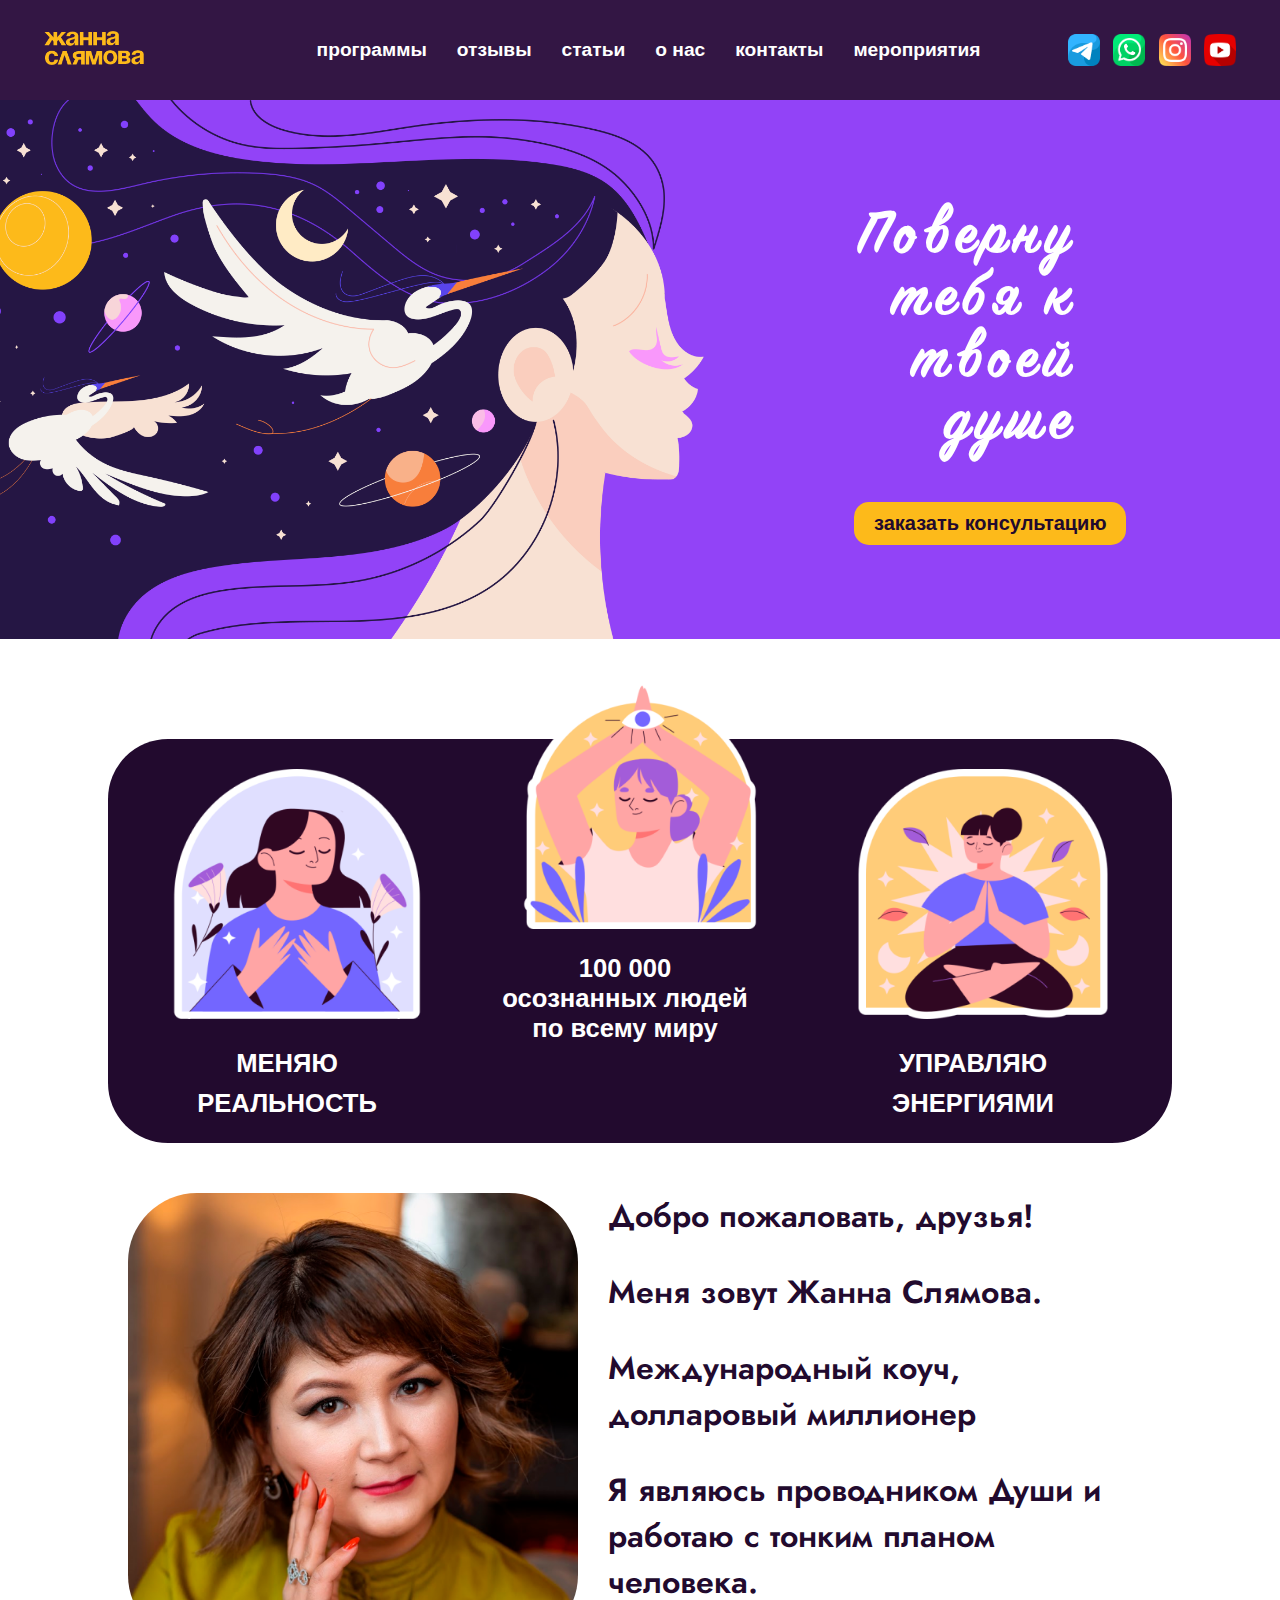
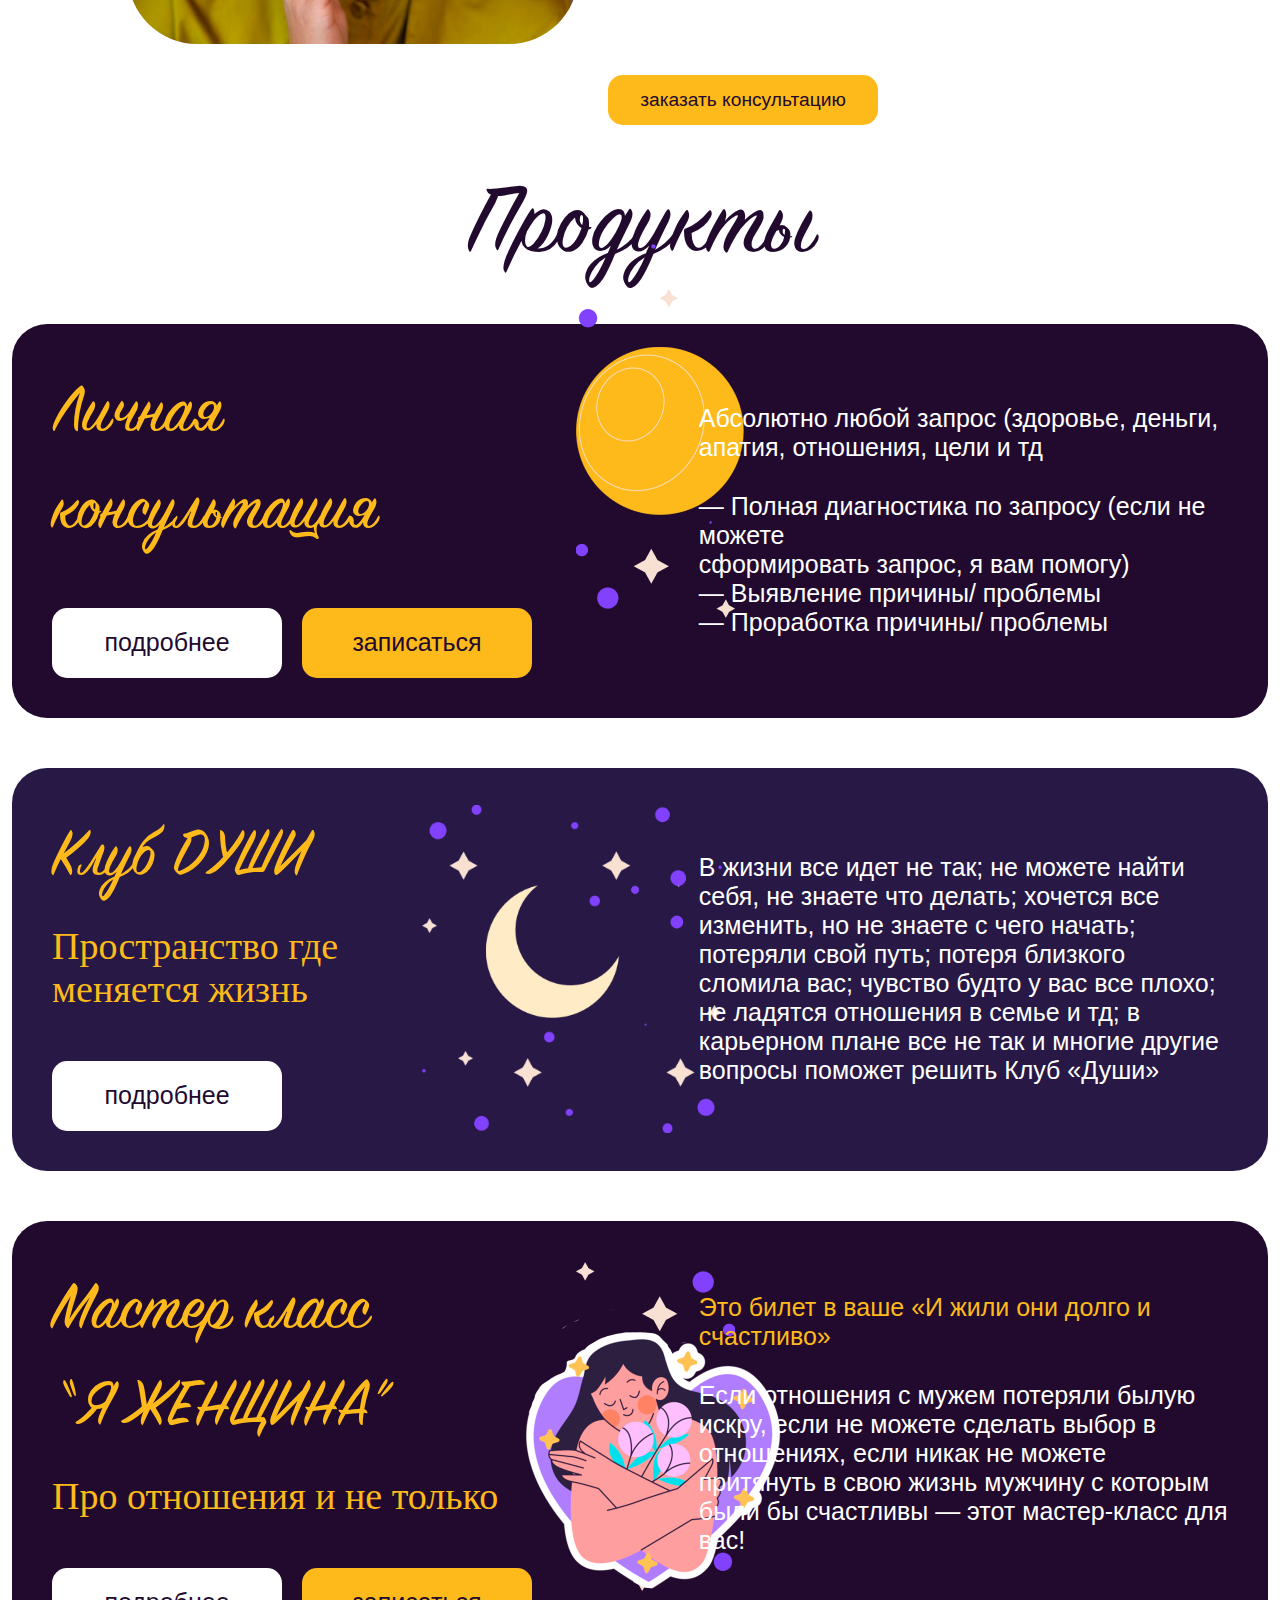
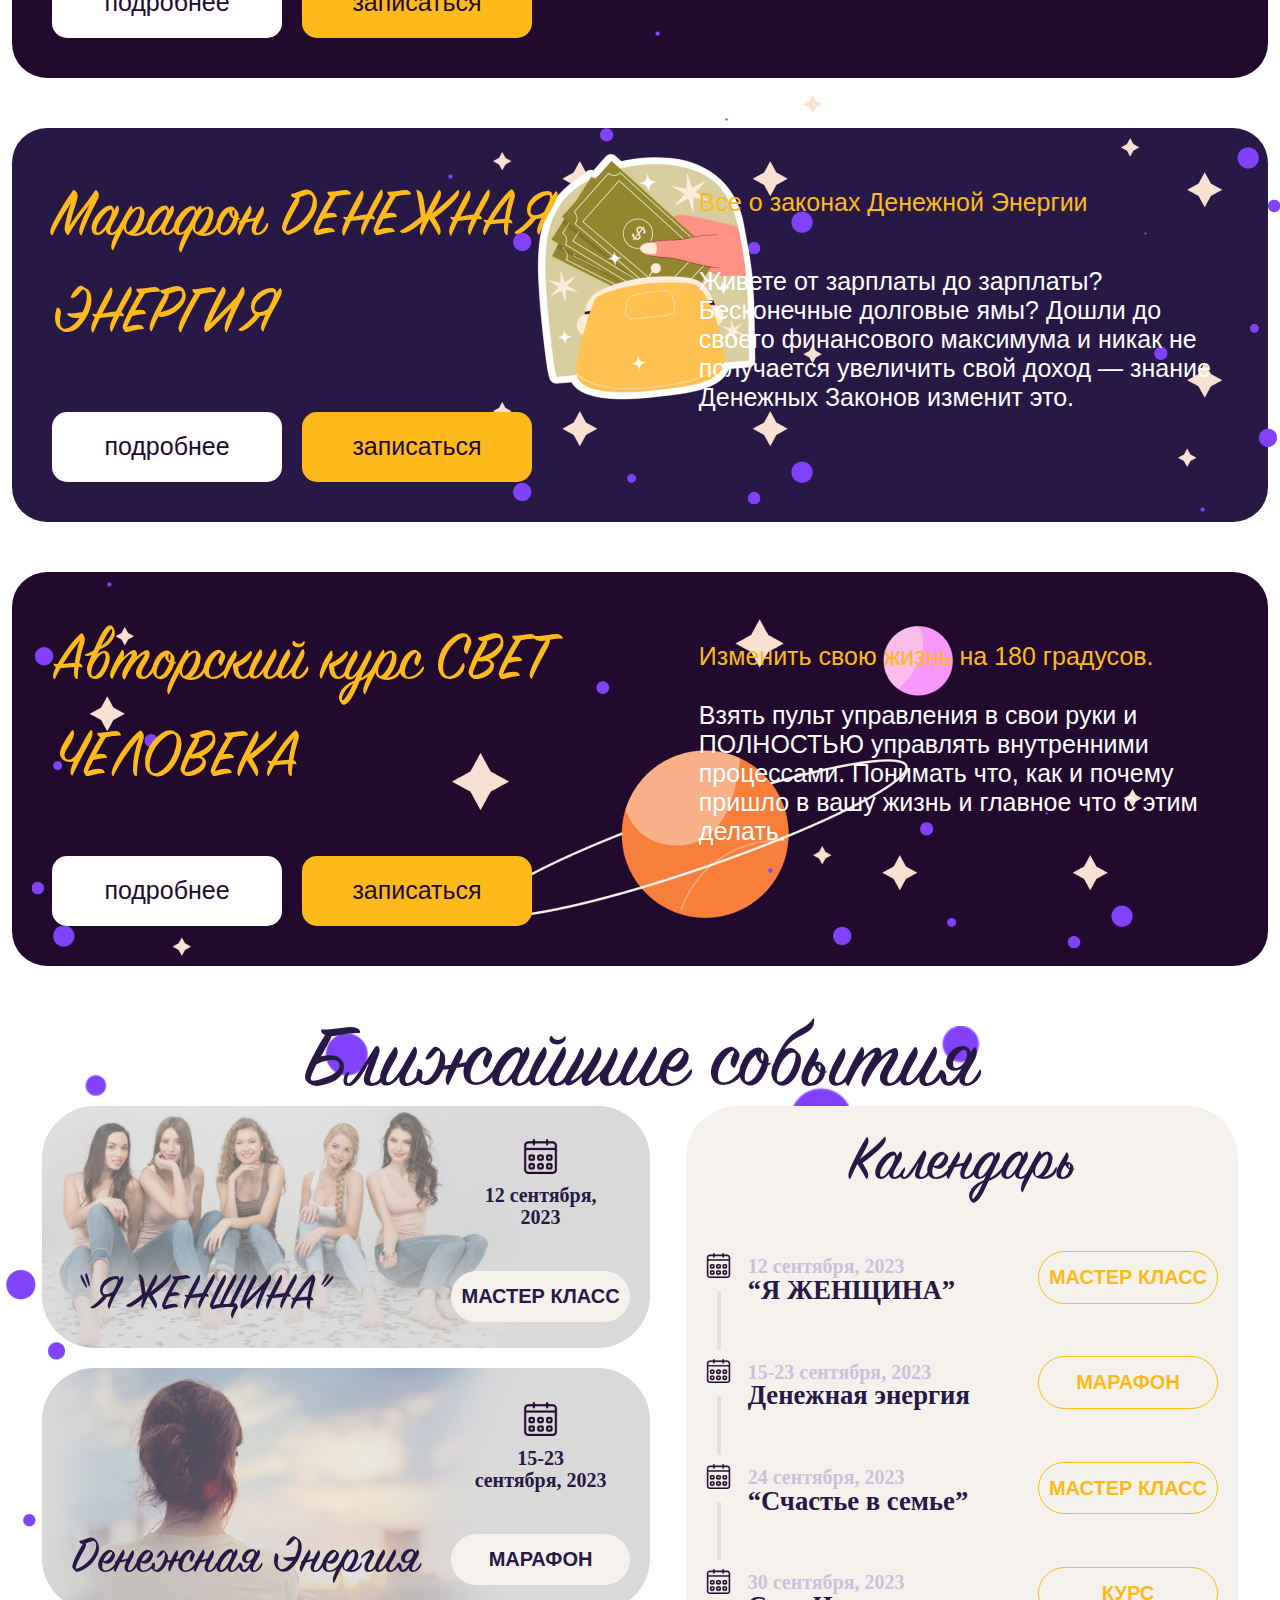
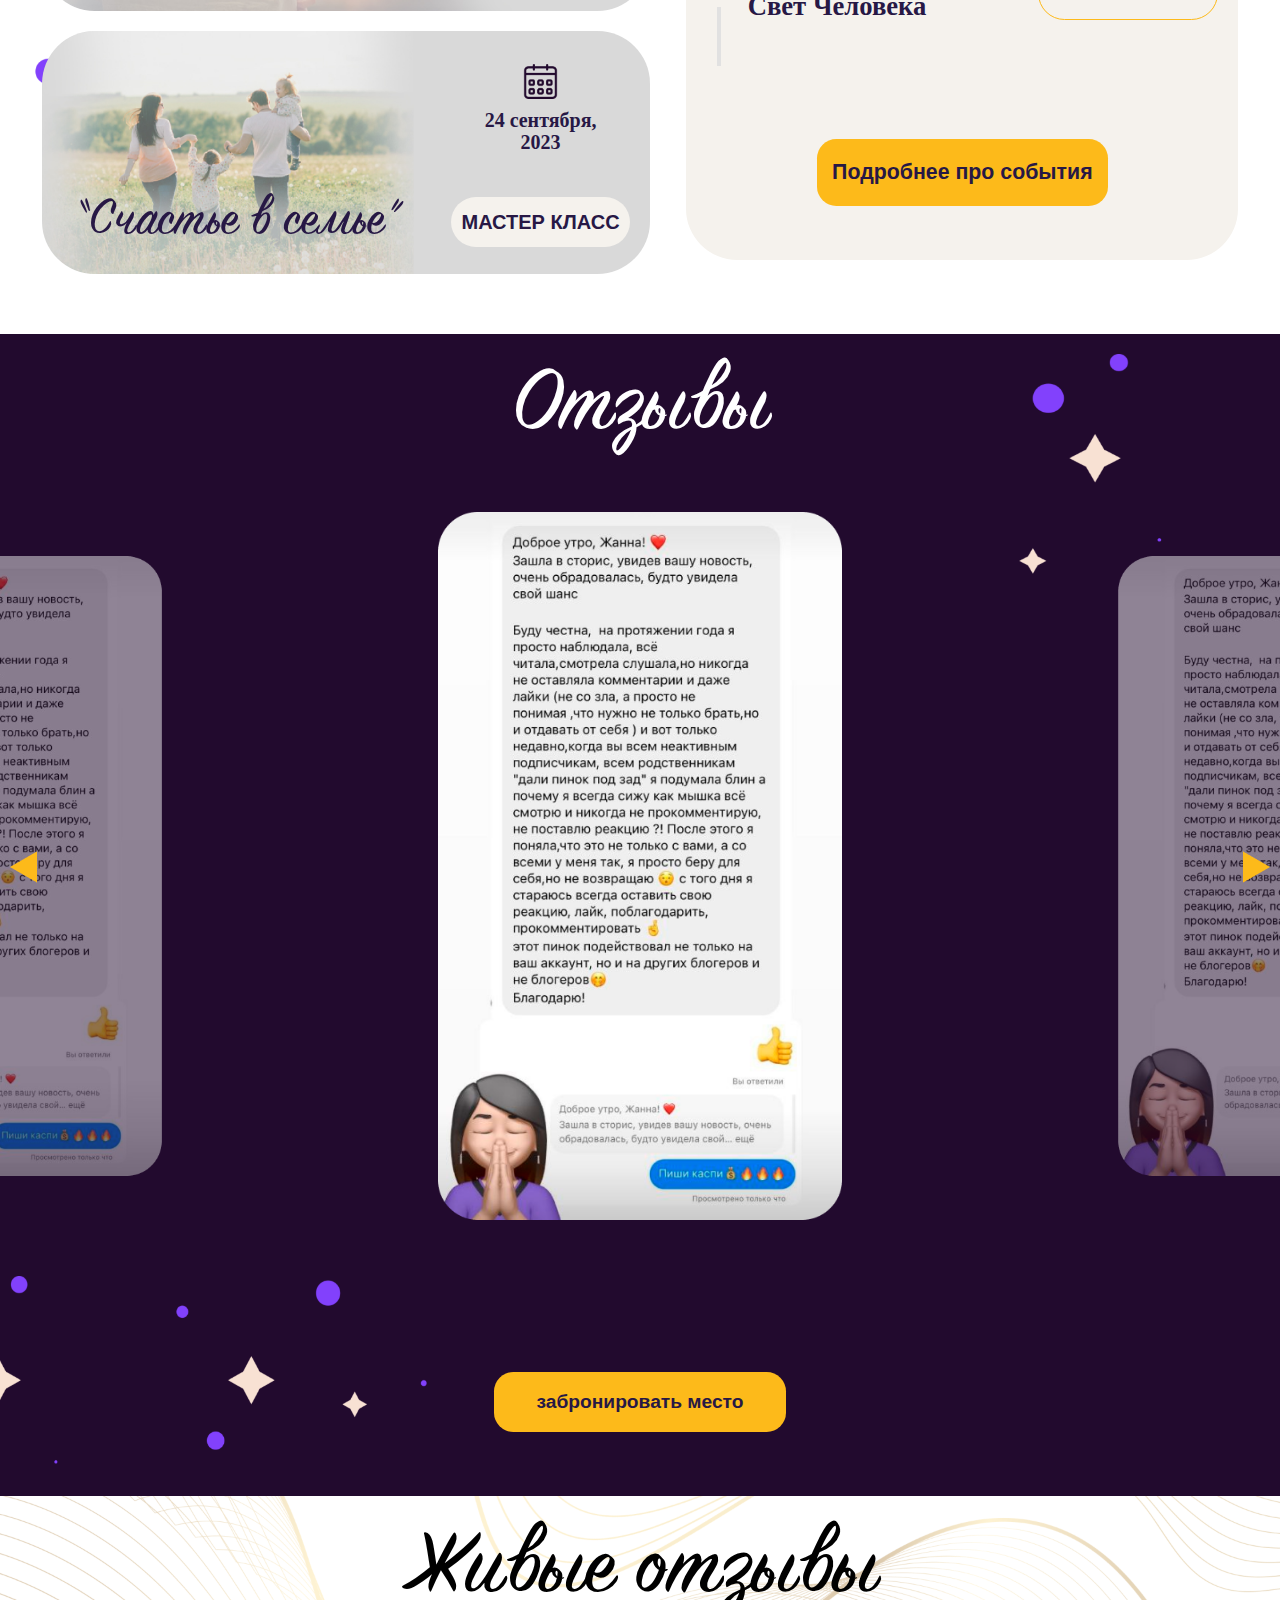
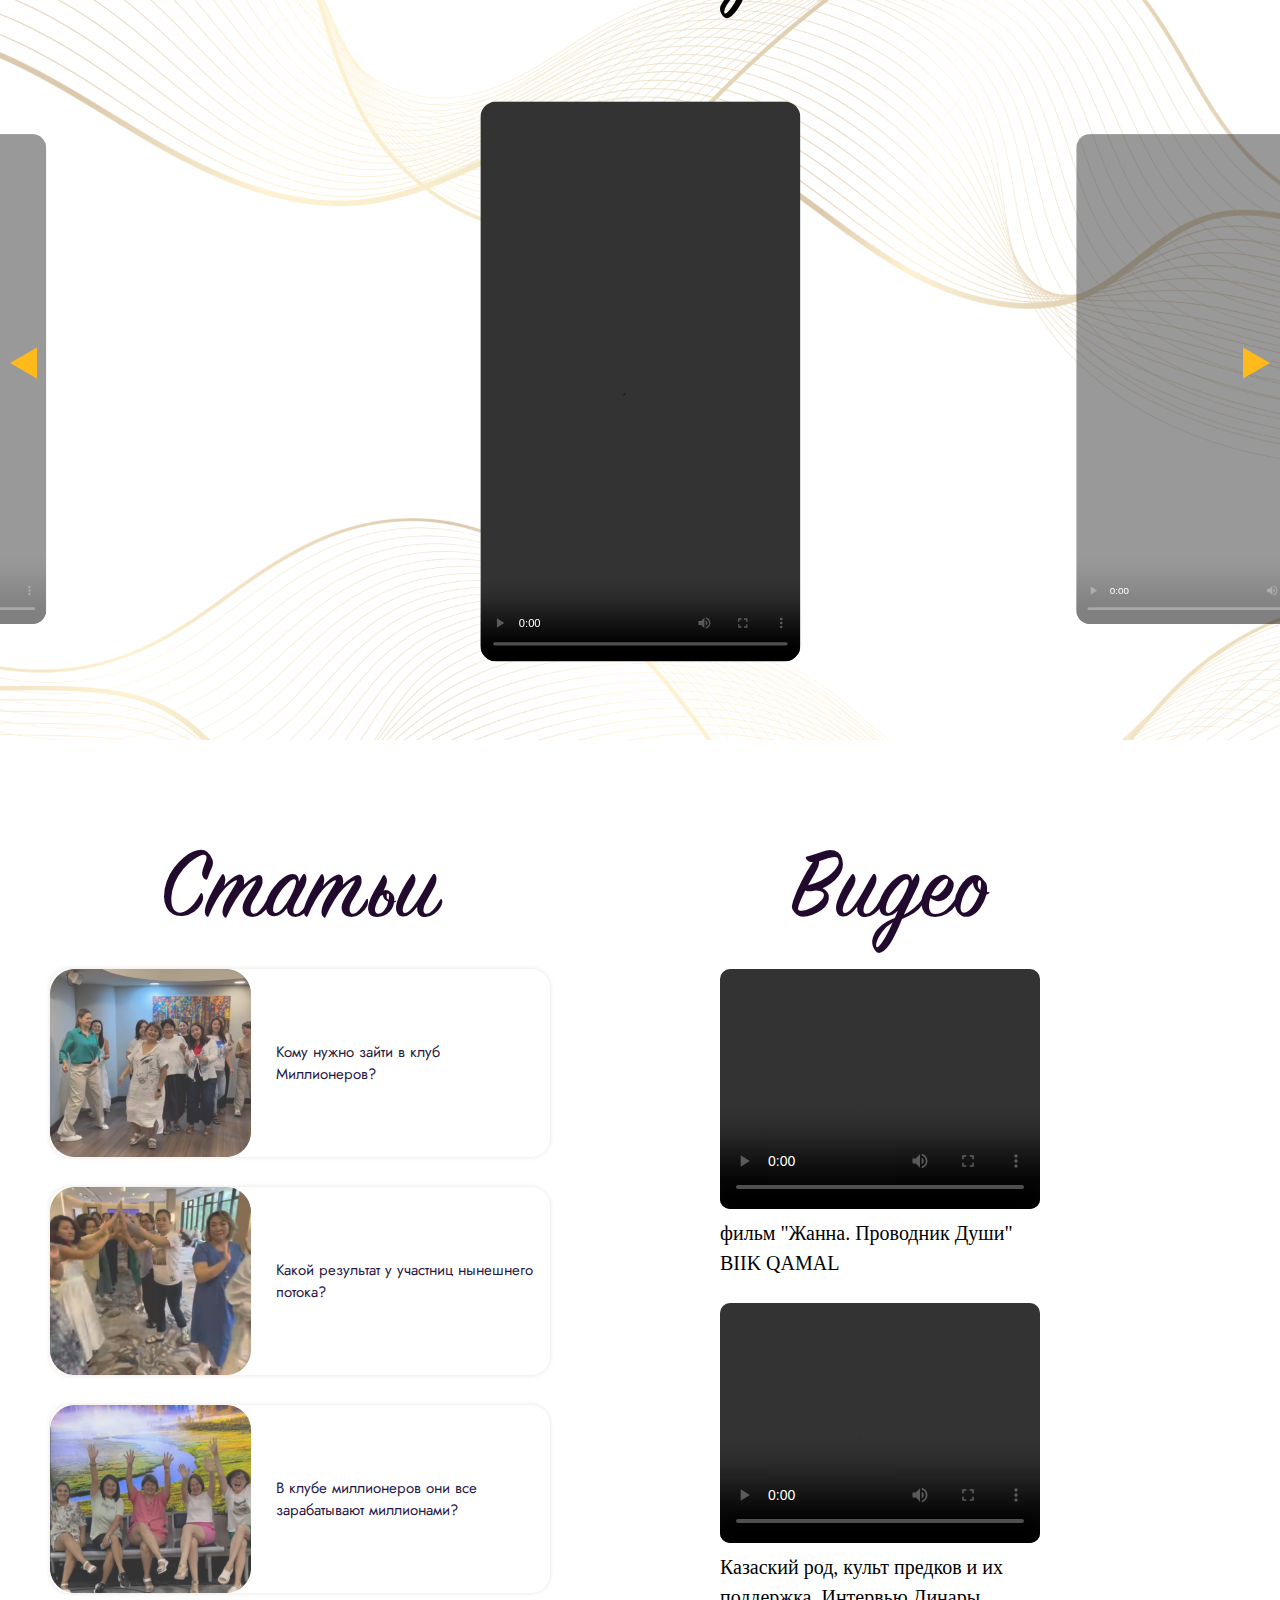
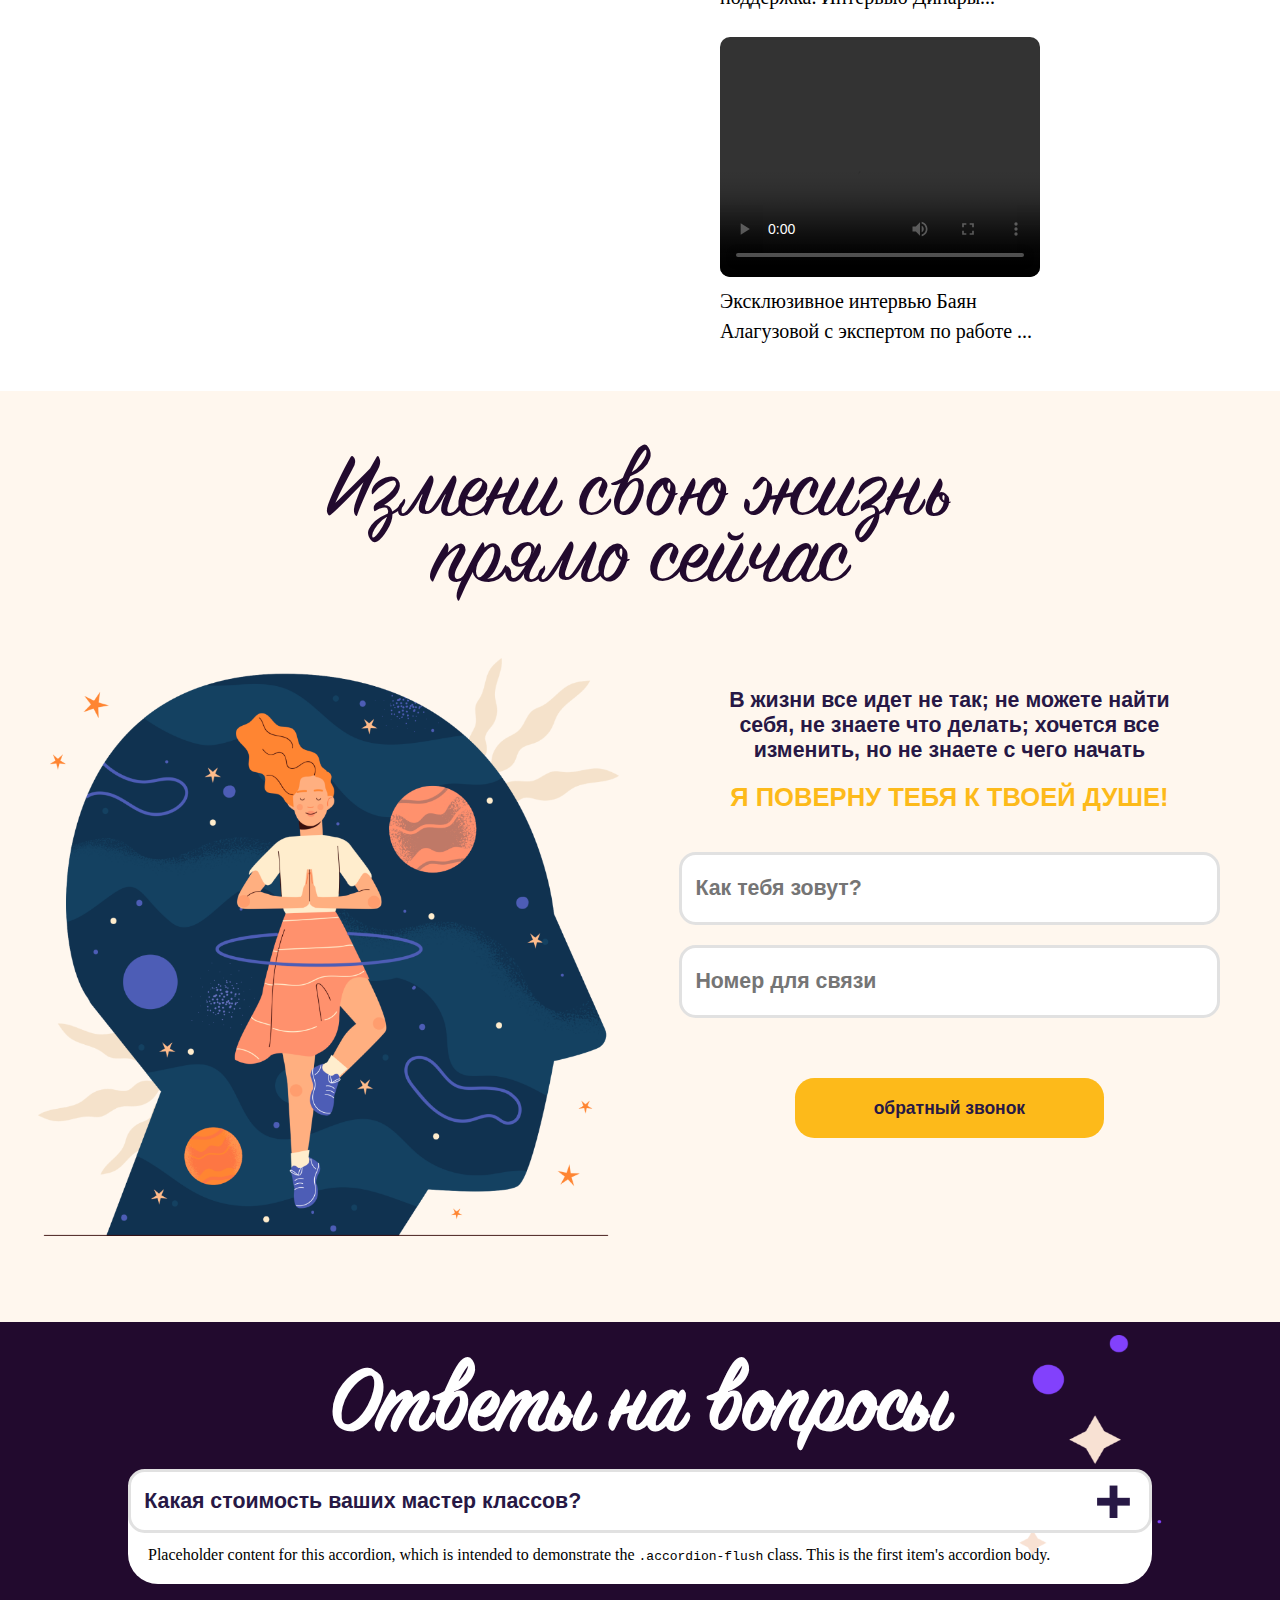
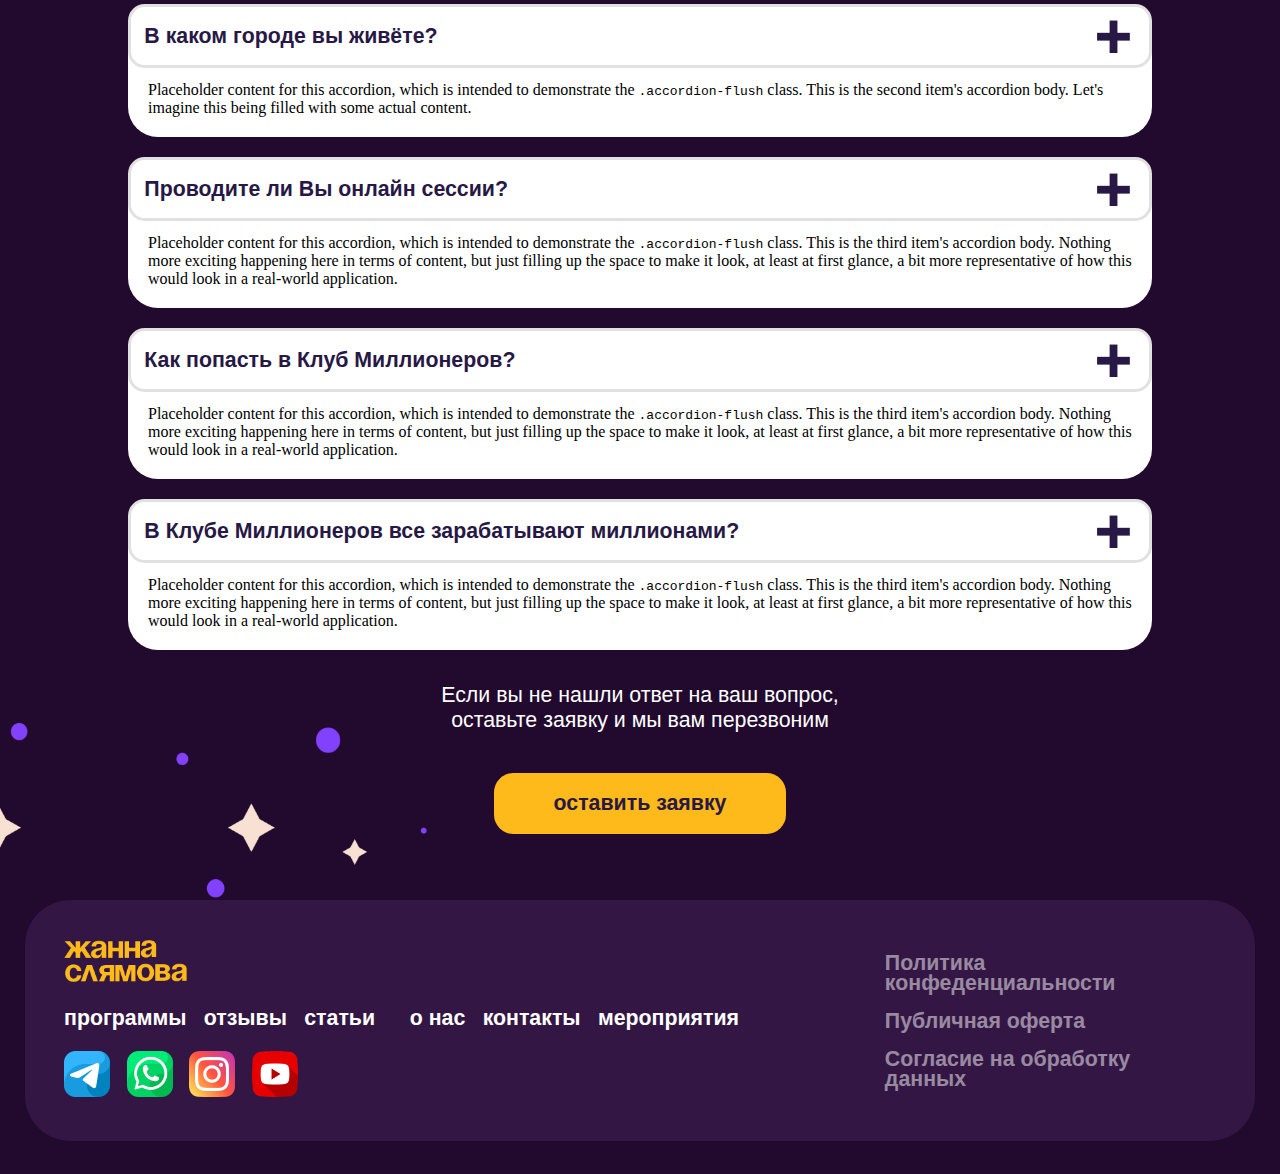
==== index.html @ 3c3ab4f3 "s" ====
<!DOCTYPE html>
<html lang="en">

<head>
    <meta charset="UTF-8">
    <meta name="viewport" content="width=device-width, initial-scale=1.0">
    <title>Document</title>
    <link href="https://fonts.cdnfonts.com/css/signpainter" rel="stylesheet">
    <link rel="stylesheet" href="style.css">
    <link rel="preconnect" href="https://fonts.googleapis.com">
    <link rel="preconnect" href="https://fonts.gstatic.com" crossorigin>
    <link href="https://fonts.googleapis.com/css2?family=Jost:wght@600&family=Playfair+Display:wght@600&display=swap"
        rel="stylesheet">
    <link href='https://unpkg.com/boxicons@2.1.4/css/boxicons.min.css' rel='stylesheet'>

    <link rel="preconnect" href="https://fonts.googleapis.com">
    <link rel="preconnect" href="https://fonts.gstatic.com" crossorigin>
    <link href="https://fonts.googleapis.com/css2?family=Jost&display=swap" rel="stylesheet">

    <link href="https://cdn.jsdelivr.net/npm/bootstrap@5.3.1/dist/css/bootstrap.min.css" rel="stylesheet"
        integrity="sha384-4bw+/aepP/YC94hEpVNVgiZdgIC5+VKNBQNGCHeKRQN+PtmoHDEXuppvnDJzQIu9" crossorigin="anonymous">
    <link rel="stylesheet" href="swiper.css" />

</head>

<body>

    <div class="navbar">
        <a href="/index.html"><img class="logo" id="logo1" src="./media/Жанна Слямова 1.png" alt=""></a>
        <ul class="nav-link">
            <a href="/main.html">
                <li class="nav">программы</li>
            </a>
            <a href="/page_3.html">
                <li class="nav">отзывы</li>
            </a>
            <a href="/page6_statya.html">
                <li class="nav">статьи</li>
            </a>
            <a href="/page4.html">
                <li class="nav">о нас</li>
            </a>
            <a href="/page5.html">
                <li class="nav">контакты</li>
            </a>
            <a href="/page7.html">
                <li class="nav">мероприятия</li>
            </a>
        </ul>
        <ul class="form">
            <a href="https://t.me/+SmeP8Y-TBWAxZTI6">
                <li><img src="./media/image/telegram.png" class="bot" alt=""></li>
            </a>
            <a href=" http://wa.me/77470957010">
                <li><img src="./media/image/whatsapp.png" class="bot" alt=""></li>
            </a>
            <a href="https://www.instagram.com/zhanna.slyamova/?igshid=MzRlODBiNWFlZA%3D%3D">
                <li><img src="./media/image/instagram (2) 1.png" class="bot" alt=""></li>
            </a>
            <a href=" https://youtube.com/@zhanna.slyamova?si=AArpJMTx-9BzWq-v">
                <li><img src="./media/image/free-icon-youtube-3938037.png" class="bot" alt=""></li>
            </a>

        </ul>

        <div class="toggle">
            <i onclick="document.querySelector('.media_toggle').style='right: 40px;'" class='bx bx-menu-alt-left'></i>
        </div>
        <ul class="media_toggle">
            <div class="close_toggle" onclick="document.querySelector('.media_toggle').style='right: -320px;'">x</div>
            <a href="/main.html">
                <li class="nav_media">программы</li>
            </a>
            <a href="/page_3.html">
                <li class="nav_media">отзывы</li>
            </a>
            <a href="/page6_statya.html">
                <li class="nav_media">статьи</li>
            </a>
            <a href="/page4.html">
                <li class="nav_media">о нас</li>
            </a>
            <a href="/page5.html">
                <li class="nav_media">контакты</li>
            </a>
            <a href="/page7.html">
                <li class="nav_media">мероприятия</li>
            </a>
            <div class="media_link">
                <a href=" https://t.me/+SmeP8Y-TBWAxZTI6">
                    <li><img src="./media/image/telegram.png" class="bot1" alt=""></li>
                </a>
                <a href=" http://wa.me/77470957010">
                    <li><img src="./media/image/whatsapp.png" class="bot1" alt=""></li>
                </a>
                <a href="https://www.instagram.com/zhanna.slyamova/?igshid=MzRlODBiNWFlZA%3D%3D">
                    <li><img src="./media/image/instagram (2) 1.png" class="bot1" alt=""></li>
                </a>
                <a href="https://youtube.com/@zhanna.slyamova?si=AArpJMTx-9BzWq-v">
                    <li><img src="./media/image/free-icon-youtube-3938037.png" class="bot1" alt=""></li>
                </a>
            </div>
        </ul>

    </div>

    <header class="header_glavniy">
        <img class="glavniy_img" src="./media/image/девушка главный экран 1.png">
        <div class="glavniy_text">
            <h2 class="text_header">Поверну <br>
                тебя к <br>
                твоей <br>
                душе</h2>
            <button onclick="modal()" class="header_button">заказать консультацию</button>
        </div>
    </header>


    <div class="header_background_filter">
        <div class="header_modal">
            <!-- <img class="filter_cosmos" src="./media/image/Слой 1а 1.png" alt=""> -->
        <div onclick="closeBtn()" class="close_btn_filter"><i class='bx bx-x-circle'></i></div>
        <center class="modal_questions">ОСТАЛИСЬ ВОПРОСЫ?</center>
        <p class="filter_text">Мы с радостью поможет вам!</p>
                <input class="header_modal_inp" type="text" placeholder="Как тебя зовут?">
                <input class="header_modal_inp" type="text" placeholder="Номер для связи">
                <input class="header_modal_inp" type="text" placeholder="Почтовый адрес">
                <button class="header_modal_btn" type="submit">Отправлять</button>
        </div>
    </div>

    <div class="reklama_user">
        <div class="reklama_card1">
            <img class="reklama_img" src="./media/image/free-sticker-meditation-5266976.png" alt="">
            <h3 class="reklama_text1">
                МЕНЯЮ
                РЕАЛЬНОСТЬ
            </h3>
        </div>
        <div class="reklama_card2">
            <img class="reklama_img" src="./media/image/free-sticker-meditation-5266978.png" alt="">
            <h3 class="reklama_text2">
                100 000
                осознанных людей по всему миру
            </h3>
        </div>
        <div class="reklama_card3">
            <img class="reklama_img" src="./media/image/free-sticker-meditation-5266944.png" alt="">
            <h3 class="reklama_text3">
                УПРАВЛЯЮ
                ЭНЕРГИЯМИ
            </h3>
        </div>

    </div>


    
    <div class="about_theirself">
        <img src="./media/image/кенишка.png" alt="" class="img_self">
        <div class="text_self">
            <h3 class="about_self_text">Добро пожаловать, друзья!</h3>
            <h3 class="about_self_text1">Меня зовут Жанна Слямова.</h3>
            <h3 class="about_self_text2">Международный коуч, долларовый миллионер</h3>
            <h3 class="about_self_text3">Я являюсь проводником Души и работаю с тонким планом человека.</h3>
            <div class="button_about_self_div">
                <button class="self_button">
                    заказать консультацию
                </button>
            </div>




        </div>
    </div>




    <h1 class="product_h1">Продукты</h1>
    <div class="product_page">

        <div class="product_kichkina">
            <div class="for_ex_uchun">
                <p class="text_in_small_product">Личная <br class="br2000">
                    консультация</p>
                <div class="button_product">
                    <button class="but_product">подробнее</button>
                    <button class="but2_product">записаться</button>
                </div>
            </div>
            <div class="between_uchun">
                <p class="text_in_product">Абсолютно любой запрос (здоровье, деньги, <br class="br2000"> апатия,
                    отношения, цели и тд
                </p>
                <p class="text_in_product1">
                    — Полная диагностика по запросу (если не можете <br class="br2001"> сформировать запрос, я вам
                    помогу) <br class="br2000">
                    — Выявление причины/ проблемы <br class="br2000">
                    — Проработка причины/ проблемы</p>
            </div>
        </div>
        <img class="star_in_product" src="./media/image/Слой 3.png" alt="">
        <img class="moon_in_product" src="./media/image/Слой 2.png" alt="">


    </div>

    <div class="product_page1">

        <div class="product_kichkina">
            <div class="for_ex_uchun">
                <p class="text_in_small_product">Клуб ДУШИ</p>
                <p class="text_p_in_opisaniya">Пространство где <br class="br2002"> меняется жизнь</p>
                <div class="button_product">
                    <button class="but_product3">подробнее</button>
                </div>
            </div>
            <div class="between_uchun">
                <p class="text_in_product2">
                    В жизни все идет не так; не можете найти себя, не знаете что делать; хочется все изменить, но не
                    знаете с чего начать; потеряли свой путь; потеря близкого сломила вас; чувство будто у вас все
                    плохо; не ладятся отношения в семье и тд; в карьерном плане все не так и многие другие вопросы
                    поможет решить Клуб «Души»
                </p>
            </div>
        </div>
        <img class="afew_star_in_product2" src="./media/image/Слой 6.png" alt="">
        <img class="afew_star_in_product" src="./media/image/Слой 8.png" alt="">
        <img class="afew_moon_in_product" src="./media/image/Слой 4 1.png" alt="">


    </div>

    <div class="product_page">

        <div class="product_kichkina">
            <div class="for_ex_uchun">
                <p class="text_in_small_product">Мастер класс <br class="br2003">
                    “Я ЖЕНЩИНА”</p>
                <p class="text_p_in_opisaniya">Про отношения и не только</p>
                <div class="button_product">
                    <button class="but_product">подробнее</button>
                    <button class="but2_product">записаться</button>
                </div>
            </div>
            <div class="between_uchun">
                <p class="text_in_product3">Это билет в ваше «И жили они долго и
                    счастливо»


                </p>
                <p class="text_in_product1">
                    Если отношения с мужем потеряли былую искру, если не можете сделать выбор в отношениях, если никак
                    не можете притянуть в свою жизнь мужчину с которым были бы счастливы — этот мастер-класс для вас!
            </div>
        </div>
        <img class="staradnw_in_product" src="./media/image/Слой 10.png" alt="">
        <img class="woman_in_product" src="./media/image/free-sticker-love-yourself-9254905 1.png" alt="">



    </div>

    <div class="product_page1">

        <div class="product_kichkina">
            <div class="for_ex_uchun">
                <p class="text_in_small_product">Марафон
                    ДЕНЕЖНАЯ
                    ЭНЕРГИЯ</p>
                <div class="button_product">
                    <button class="but_product">подробнее</button>
                    <button class="but2_product">записаться</button>
                </div>
            </div>
            <div class="between_uchun">
                <p class="text_in_product3">
                    Все о законах Денежной Энергии
                </p>
                <p class="text_in_product5">
                    Живете от зарплаты до зарплаты? Бесконечные долговые ямы? Дошли до своего финансового максимума и
                    никак не получается увеличить свой доход — знание Денежных Законов изменит это.
                </p>
            </div>
        </div>
        <img class="moneystar_in_product" src="./media/image/Слой 9.png" alt="">
        <img class="moneystar_in_product2" src="./media/image/Слой 11.png" alt="">
        <img class="money_in_product" src="./media/image/free-sticker-luxury-4954466 1.png" alt="">
        <img class="moneystar_in_product3" src="./media/image/Слой 10.png" alt="">

    </div>

    <div class="product_page">

        <div class="product_kichkina">
            <div class="for_ex_uchun">
                <p class="text_in_small_product">Авторский курс
                    СВЕТ ЧЕЛОВЕКА</p>
                <div class="button_product">
                    <button class="but_product">подробнее</button>
                    <button class="but2_product">записаться</button>
                </div>
            </div>
            <div class="between_uchun">
                <p class="text_in_product3">Изменить свою жизнь на 180 градусов.




                </p>
                <p class="text_in_product1">
                    Взять пульт управления в свои руки и ПОЛНОСТЬЮ управлять внутренними процессами. Понимать что, как и
                    почему пришло в вашу жизнь и главное что с этим делать.
            </div>
        </div>
        <img class="jupiter_in_product" src="./media/image/Слой 5 1.png" alt="">
        <img class="jupiterstar_in_product" src="./media/image/Слой 9.png" alt="">
        <img class="jupiterstar_in_product2" src="./media/image/Слой 3.png" alt="">

    </div>


    <div class="index_stars">
    <div class="page_sobitiya">
        <img class="index_star_left_top" src="./media/image/Слой 3 3.png" alt="">
        <img class="index_star_left_bottom" src="./media/image/Слой 3 1.png" alt="">
        <img class="index_star_right_top" src="./media/image/Слой 3 2.png" alt="">
        <h1 class="sobitiya_name">Ближайшие события</h1>
        <div class="sobitiya_df_big">
            <div class="sobitiya_mini_cards">
                <div class="sobitiya_db_cards1" style="background: url('./media/image/1\ 1\ \(2\).png'), lightgray 50% / cover no-repeat; background-size: cover;">
                    <div class="sobitiya_card">
                        <h3 class="sobitiya_jenwina">“Я ЖЕНЩИНА”</h3>
                        <div class="sobitiya_mini_db_card">
                            <img class="calendar_icon_img" src="./media/image/календарь 1 (1).png" alt=""><br>
                            <span class="sobitiya_text_itd">12 сентября,<br> 2023</span><br>
                            <button class="sobitiya_btn">МАСТЕР КЛАСС</button>
                        </div>
                    </div>
                </div>
                <div class="sobitiya_db_cards2" style="background: url('./media/image/2\ 1\ \(1\).png'), lightgray 50% / cover no-repeat; background-size: cover;">
                    <div class="sobitiya_card">
                        <h3 class="sobitiya_jenwina">Денежная Энергия</h3>
                        <div class="sobitiya_mini_db_card">
                            <img class="calendar_icon_img" src="./media/image/календарь 1 (1).png" alt=""><br>
                            <span class="sobitiya_text_itd">15-23 <br>
                                сентября, 2023</span><br>
                            <button class="sobitiya_btn">МАРАФОН</button>
                        </div>
                    </div>
                </div>
                <div class="sobitiya_db_cards3" style="background: url('./media/image/3\ 1\ \(1\).png'), lightgray 50% / cover no-repeat; background-size: cover;">
                    <div class="sobitiya_card">
                        <h3 class="sobitiya_jenwina">“Счастье в семье”</h3>
                        <div class="sobitiya_mini_db_card">
                            <img class="calendar_icon_img" src="./media/image/календарь 1 (1).png" alt=""><br>
                            <span class="sobitiya_text_itd">24 сентября,<br> 2023</span><br>
                            <button class="sobitiya_btn">МАСТЕР КЛАСС</button>
                        </div>
                    </div>
                </div>
            </div>

            <div class="sobitiya_db">
                <h4 class="sobitiya_calendar_name">Календарь</h4>
                <div class="sobitiya_dalee">
                    <div class="dalee_df">
                        <img class="sobitiya_db_calendar_icon" src="./media/image/календарь 5 (1).png" alt="">
                        <span class="dalee_span">12 сентября, 2023 <br>
                            <p class="dalee_p">“Я ЖЕНЩИНА”</p>
                        </span>
                        <div class="right_btn">
                            <button class="calendar_master_btn">МАСТЕР КЛАСС</button>
                        </div>
                    </div>
                    <div class="sobitya_line"></div>
                </div>
                <div class="sobitiya_dalee">
                    <div class="dalee_df">
                        <img class="sobitiya_db_calendar_icon" src="./media/image/календарь 5 (1).png" alt="">
                        <span class="dalee_span">15-23 сентября, 2023 <br>
                            <p class="dalee_p">Денежная энергия</p>
                        </span>
                        <div class="right_btn">
                            <button class="calendar_master_btn">МАРАФОН</button>
                        </div>
                    </div>
                    <div class="sobitya_line"></div>
                </div>
                <div class="sobitiya_dalee">
                    <div class="dalee_df">
                        <img class="sobitiya_db_calendar_icon" src="./media/image/календарь 5 (1).png" alt="">
                        <span class="dalee_span">24 сентября, 2023 <br>
                            <p class="dalee_p">“Счастье в семье”</p>
                        </span>
                        <div class="right_btn">
                            <button class="calendar_master_btn">МАСТЕР КЛАСС</button>
                        </div>
                    </div>
                    <div class="sobitya_line"></div>
                </div>
                <div class="sobitiya_dalee">
                    <div class="dalee_df">
                        <img class="sobitiya_db_calendar_icon" src="./media/image/календарь 5 (1).png" alt="">
                        <span class="dalee_span">30 сентября, 2023 <br>
                            <p class="dalee_p">Свет Человека</p>
                        </span>
                        <div class="right_btn">
                            <button class="calendar_master_btn">КУРС</button>
                        </div>
                    </div>
                    <div class="sobitya_line"></div>
                </div>
                <button class="calendar_bottom_btn">Подробнее про события</button>
            </div>
        </div>
    </div>
    </div>
    










    <div class="main_swipers">
        <h2 class="main_otziv_name">Отзывы</h2>
        <img class="main_stars1" src="./media/image/Слой 3 2.png" alt="">
        <div class="swiper mySwiper">
            <div class="swiper-wrapper">
                <div class="swiper-slide">
                    <img class="swiper_img_glavniy" src="./media/image/Слой 10 1.png" alt="" />
                </div>
                <div class="swiper-slide">
                    <img class="swiper_img_glavniy" src="./media/image/Слой 10 1.png" alt="" />
                </div>
                <div class="swiper-slide">
                    <img class="swiper_img_glavniy" src="./media/image/Слой 10 1.png" alt="" />
                </div>
                <div class="swiper-slide">
                    <img class="swiper_img_glavniy" src="./media/image/Слой 10 1.png" alt="" />
                </div>
                <div class="swiper-slide">
                    <img class="swiper_img_glavniy" src="./media/image/Слой 10 1.png" alt="" />
                </div>
            </div>
            <div class="swiper-button-next">
            </div>
            <div class="swiper-button-prev">
            </div>
            <div class="swiper-pagination"></div>
        </div>
        <img class="main_stars2" src="./media/image/Слой 3 5.png" alt="">
        <button class="otziv_btn">забронировать место</button>
    </div>


    <div class="main_swipers1">
        <h2 class="main_otziv_name1">Живые отзывы</h2>
        <div class="swiper mySwiper">
            <div class="swiper-wrapper">
                <div class="swiper-slide">
                    <video class="video_in_swiper"  controls>
                        <source src="movie.mp4" type="video/mp4">
                        <source src="movie.ogg" type="video/ogg">
                        Your browser does not support the video tag.
                    </video>
                </div>
                <div class="swiper-slide">
                    <video class="video_in_swiper"  controls>
                        <source src="movie.mp4" type="video/mp4">
                        <source src="movie.ogg" type="video/ogg">
                        Your browser does not support the video tag.
                    </video>
                </div>
                <div class="swiper-slide">
                    <video class="video_in_swiper"  controls>
                        <source src="movie.mp4" type="video/mp4">
                        <source src="movie.ogg" type="video/ogg">
                        Your browser does not support the video tag.
                    </video>
                </div>
                <div class="swiper-slide">
                    <video class="video_in_swiper"  controls>
                        <source src="movie.mp4" type="video/mp4">
                        <source src="movie.ogg" type="video/ogg">
                        Your browser does not support the video tag.
                    </video>
                </div>
                <div class="swiper-slide">
                    <video class="video_in_swiper"  controls>
                        <source src="movie.mp4" type="video/mp4">
                        <source src="movie.ogg" type="video/ogg">
                        Your browser does not support the video tag.
                    </video>
                </div>
            </div>
            <div class="swiper-button-next">
            </div>
            <div class="swiper-button-prev">
            </div>
            <div class="swiper-pagination"></div>
        </div>
    </div>

    <div class="articles_video">
        <div class="articles">
            <h1 class="product_h1">Статьи</h1>
            <div class="flex_articles">
                <img class="articles_img" src="./media/image/image 9.png" alt="">
                <p class="articles_text">Кому нужно зайти в клуб Миллионеров?</p>
            </div>
            <div class="flex_articles">
                <img class="articles_img" src="./media/image/image 8.png" alt="">
                <p class="articles_text">Какой результат у участниц нынешнего потока?</p>
            </div>
            <div class="flex_articles">
                <img class="articles_img" src="./media/image/image 7.png" alt="">
                <p class="articles_text">В клубе миллионеров они все зарабатывают миллионами?</p>
            </div>
        </div>
        <div class="video">
            <h1 class="product_h1">Видео</h1>
            <div class="flex_video">
                <div class="video_div">
                    <video class="video_in_video" width="320" height="240" controls>
                        <source src="movie.mp4" type="video/mp4">
                        <source src="movie.ogg" type="video/ogg">
                        Your browser does not support the video tag.
                    </video>
                    <p class="text_in_video">фильм "Жанна. Проводник Души"</p>
                    <p class="text_in_video">BIIK QAMAL</p>
                </div>

                <div class="video_div">
                    <video class="video_in_video1" width="320" height="240" controls>
                        <source src="movie.mp4" type="video/mp4">
                        <source src="movie.ogg" type="video/ogg">
                        Your browser does not support the video tag.
                    </video>
                    <p class="text_in_video">Казаский род, культ предков и их</p>
                    <p class="text_in_video">поддержка. Интервью Динары...</p>
                </div>
            </div>
            <div class="flex_video">
                <div class="video_div">
                    <video class="video_in_video" width="320" height="240" controls>
                        <source src="movie.mp4" type="video/mp4">
                        <source src="movie.ogg" type="video/ogg">
                        Your browser does not support the video tag.
                    </video>
                    <p class="text_in_video">Эксклюзивное интервью Баян</p>
                    <p class="text_in_video">Алагузовой с экспертом по работе ...</p>
                </div>
            </div>
        </div>
    </div>






    <div class="header_page3_molochniy" id="page1">
        <center class="probudijenwinu_text">Измени свою жизнь<br>
            прямо сейчас</center>
        <div class="header_page3_probudijenwinu">
            <img class="duwa_jenwini_img" src="./media/image/Слой 1а 1.png" alt="">
            <div class="duwa_jenwini_df">
                <p class="text_duwa">В жизни все идет не так; не можете найти<br> себя, не знаете что делать; хочется
                    все<br> изменить, но не знаете с чего начать</p>
                <h4 class="name_duwa">Я ПОВЕРНУ ТЕБЯ К ТВОЕЙ ДУШЕ!</h4>
                <input class="inp_name" type="text" name="" id="" placeholder="Как тебя зовут?">
                <input class="inp_number" type="text" name="" id="" placeholder="Номер для связи">
                <button class="btn_duwa">обратный звонок</button>
            </div>
        </div>

    </div>




    <div class="answer_to_question">
        <h1 class="product_h2">Ответы на вопросы</h1>
        <img class="sloy32" src="./media/image/Слой 3 2.png" alt="">
        <img class="sloy35" src="./media/image/Слой 3 5.png" alt="">
        

        <div class="kotta_div_question">
            <div class="accordion accordion-flush" id="accordionFlushExample">
                <div class="accordion-item">
                  <h2 class="accordion-header">
                    <button class="accordion-button collapsed" type="button" data-bs-toggle="collapse" data-bs-target="#flush-collapseOne" aria-expanded="false" aria-controls="flush-collapseOne">
                        Какая стоимость ваших мастер классов?
                  <img class="accordion_plus" src="./media/image/+.png" alt="">
                    </button>
                  </h2>
                  <div id="flush-collapseOne" class="accordion-collapse collapse" data-bs-parent="#accordionFlushExample">
                    <div class="accordion-body">Placeholder content for this accordion, which is intended to demonstrate the <code>.accordion-flush</code> class. This is the first item's accordion body.</div>
                  </div>
                </div>
                <div class="accordion-item">
                  <h2 class="accordion-header">
                    <button class="accordion-button collapsed" type="button" data-bs-toggle="collapse" data-bs-target="#flush-collapseTwo" aria-expanded="false" aria-controls="flush-collapseTwo">
                        В каком городе вы живёте?
                  <img class="accordion_plus" src="./media/image/+.png" alt="">
                    </button>
                  </h2>
                  <div id="flush-collapseTwo" class="accordion-collapse collapse" data-bs-parent="#accordionFlushExample">
                    <div class="accordion-body">Placeholder content for this accordion, which is intended to demonstrate the <code>.accordion-flush</code> class. This is the second item's accordion body. Let's imagine this being filled with some actual content.</div>
                  </div>
                </div>
                <div class="accordion-item">
                  <h2 class="accordion-header">
                    <button class="accordion-button collapsed" type="button" data-bs-toggle="collapse" data-bs-target="#flush-collapseThree" aria-expanded="false" aria-controls="flush-collapseThree">
                        Проводите ли Вы онлайн сессии?
                  <img class="accordion_plus" src="./media/image/+.png" alt="">
                    </button>
                  </h2>
                  <div id="flush-collapseThree" class="accordion-collapse collapse" data-bs-parent="#accordionFlushExample">
                    <div class="accordion-body">Placeholder content for this accordion, which is intended to demonstrate the <code>.accordion-flush</code> class. This is the third item's accordion body. Nothing more exciting happening here in terms of content, but just filling up the space to make it look, at least at first glance, a bit more representative of how this would look in a real-world application.</div>
                  </div>
                </div>
                <div class="accordion-item">
                    <h2 class="accordion-header">
                      <button class="accordion-button collapsed" type="button" data-bs-toggle="collapse" data-bs-target="#flush-collapseFour" aria-expanded="false" aria-controls="flush-collapseThree">
                        Как попасть в Клуб Миллионеров?
                  <img class="accordion_plus" src="./media/image/+.png" alt="">
                      </button>
                    </h2>
                    <div id="flush-collapseFour" class="accordion-collapse collapse" data-bs-parent="#accordionFlushExample">
                      <div class="accordion-body">Placeholder content for this accordion, which is intended to demonstrate the <code>.accordion-flush</code> class. This is the third item's accordion body. Nothing more exciting happening here in terms of content, but just filling up the space to make it look, at least at first glance, a bit more representative of how this would look in a real-world application.</div>
                    </div>
                  </div>
                  <div class="accordion-item">
                    <h2 class="accordion-header">
                      <button class="accordion-button collapsed" type="button" data-bs-toggle="collapse" data-bs-target="#flush-collapseFive" aria-expanded="false" aria-controls="flush-collapseThree">
                        В Клубе Миллионеров все зарабатывают миллионами?
                  <img class="accordion_plus" src="./media/image/+.png" alt="">
                      </button>
                    </h2>
                    <div id="flush-collapseFive" class="accordion-collapse collapse" data-bs-parent="#accordionFlushExample">
                      <div class="accordion-body">Placeholder content for this accordion, which is intended to demonstrate the <code>.accordion-flush</code> class. This is the third item's accordion body. Nothing more exciting happening here in terms of content, but just filling up the space to make it look, at least at first glance, a bit more representative of how this would look in a real-world application.</div>
                    </div>
                  </div>
              </div>
        </div>
        <p class="text_center_question">Если вы не нашли ответ на ваш вопрос, <br> оставьте заявку и мы вам перезвоним
        </p>
        <div class="div_for_button_in_question">
            <button class="but_ostavit_zayav">оставить заявку</button>
        </div>



        <div class="footer">
            <div class="div_kishkina_into_footer">
                <a href="/index.html"><img src="./media/image/Жанна Слямова 1.png" alt="" class="logo_in_footer"></a>

                <div class="a_href_in_footer">
                    <a class="text_into_a_href" href="/main.html">программы</a>
                    <a class="text_into_a_href" href="/page_3.html">отзывы</a>
                    <a class="text_into_a_href" href="/page6_statya.html">статьи</a><br>
                    <a class="text_into_a_href" href="/page4.html">о нас</a>
                    <a class="text_into_a_href" href="/page5.html">контакты</a>
                    <a class="text_into_a_href" href="/page7.html">мероприятия</a>
                </div>
                <div class="img_into_footer">
                    <a href="https://t.me/+SmeP8Y-TBWAxZTI6">
                        <li><img src="./media/image/telegram.png" class="bot" alt=""></li>
                    </a>
                    <a href=" http://wa.me/77470957010">
                        <li><img src="./media/image/whatsapp.png" class="bot" alt=""></li>
                    </a>
                    <a href="https://www.instagram.com/zhanna.slyamova/?igshid=MzRlODBiNWFlZA%3D%3D">
                        <li><img src="./media/image/instagram (2) 1.png" class="bot" alt=""></li>
                    </a>
                    <a href="https://youtube.com/@zhanna.slyamova?si=AArpJMTx-9BzWq-v">
                        <li><img src="./media/image/free-icon-youtube-3938037.png" class="bot" alt=""></li>
                    </a>
                </div>
            </div>
            <div class="div_kishkina_into_footer2">
                <p class="footer_text"><a class="futer_text" href="">Политика<br> конфеденциальности</a></p><br>
                <p class="footer_text"><a class="futer_text" href="">Публичная оферта</a></p><br>
                <p class="footer_text"><a class="futer_text" href="">Согласие на обработку<br> данных</a></p>
            </div>
        </div>
    </div>





    <script src="https://cdn.jsdelivr.net/npm/bootstrap@5.3.1/dist/js/bootstrap.bundle.min.js"
        integrity="sha384-HwwvtgBNo3bZJJLYd8oVXjrBZt8cqVSpeBNS5n7C8IVInixGAoxmnlMuBnhbgrkm"
        crossorigin="anonymous"></script>
    <script src="https://cdn.jsdelivr.net/npm/swiper@10/swiper-bundle.min.js"></script>
    <script>

        var swiper = new Swiper(".mySwiper", {
            slidesPerView: 3,
            spaceBetween: 30,
            initialSlide: 1,
            watchOverflow: true,
            centeredSlides: true,
            pagination: {
                el: ".swiper-pagination",
                type: "fraction",
            },
            breakpoints: {
                // when window width is >= 320px
                320: {
                    slidesPerView: 1,
                    spaceBetween: 20,
                    slideToClickedSlide: true,
                },
                // when window width is >= 480px
                480: {
                    slidesPerView: 1,

                    spaceBetween: 10,
                    slideToClickedSlide: true,
                },
                // when window width is >= 640px
                640: {
                    slidesPerView: 2,
                    centeredSlides: true,
                    spaceBetween: 20,
                    slideToClickedSlide: true,
                },
                991: {
                    slidesPerView: 2,
                    spaceBetween: 30,
                    slideToClickedSlide: true,
                },
                1440: {
                    slidesPerView: 3,
                    spaceBetween: 30,
                    slideToClickedSlide: true,
                },
                1880: {
                    slidesPerView: 3,
                    spaceBetween: 30,
                    slideToClickedSlide: true,
                },
            },
            navigation: {
                nextEl: ".swiper-button-next",
                prevEl: ".swiper-button-prev",
            },
        });
    </script>
    <script>
    function modal() {
            document.querySelector('.header_background_filter').style="display:flex !important;"
        }
        function closeBtn() {
            document.querySelector('.header_background_filter').style="display:none !important;"
        }
    </script>

</body>

</html>
---- style.css ----
@font-face {
  font-family: "SignPainter";
  src: url("./fonts/signpainter_housescript.otf") format("truetype");
  /* Другие свойства шрифта, такие как font-weight и font-style */
}
@font-face {
  font-family: "AGOpusHighResolution";
  src: url("./fonts/agopushighresolution_boldoblique.ttf") format("truetype");
  /* Другие свойства шрифта, такие как font-weight и font-style */
}
* {
  padding: 0;
  margin: 0;
}
.media_toggle {
  margin-right: -40px;
}
*, ::after, ::before {
  box-sizing: content-box !important;
}
body {
  overflow-x: hidden;
}
button {
  font-family: "PT Sans Caption", sans-serif !important;
}


/* navbar */
.navbar {
  display: flex;
  justify-content: space-around !important;
  align-items: center;
  background: rgba(51, 22, 68, 1);
  height: 100px;
}
@media (max-width: 1000px) {
  .navbar {
    height: 7vw !important;
    justify-content: space-around !important;
  }
  .navbar .logo {
    vertical-align: top;
    min-width: 70px !important;
  }
  .logo_ahref {
    width: 50px;
  }
}
@media (max-width: 550px) {
  .navbar {
    justify-content: space-between !important;
  }
  .navbar .logo {
    width: 30% !important; 
  }

}
.navbar .nav-link {
  display: flex;
  justify-content: space-around;
  align-items: center;
}
.navbar .form {
  display: flex;
  align-items: center;
  gap: 1.042vw;
}
.navbar .nav-link,
.form {
  list-style: none;
}

.navbar ul {
  gap: 30px;
}
.navbar li {
  font-family: "AGOpusHighResolution", sans-serif;
  font-size: 1.5vw;
  font-weight: 700;
  line-height: 38px;
  letter-spacing: 0em;
  text-align: right;
  color: rgba(255, 255, 255, 1);
  
}
.nav:hover{
  color: #FDBA1A;
}
.nav_media:active{
  color: #FDBA1A;
  transition: .3s !important;
}
.navbar a {
  text-decoration: none;
}
.navbar .logo {
  width: 10%;
  min-width: 100px;
}
.navbar .bot {
  display: flex;
  width: 2.5vw;
}
.navbar .bot1 {
  width: 30px;
}
.navbar .toggle {
  display: none;
}

.navbar .close_toggle {
  position: absolute;
  right: 30px;
  top: 30px;
  color: white;
  font-size: 30px;
  font-family: monospace;
}
.navbar .media_toggle {
  z-index: 99999;
  width: 320px;
  height: 100vh;
  background: rgba(51, 22, 68, 1);
  padding-top: 10vh;
  position: fixed;
  top: 0px;
  right: -320px;
  display: none;
  transition: 0.4s;
}
.navbar .media_toggle li {
  list-style: none;
  text-align: center;
  margin-left: -5%;
}
.navbar .media_link {
  display: flex;
  justify-content: center;
  gap: 5px;
  margin-right: 10%;
  margin-top: 30px;
}

@media (max-width: 600px) {
  .form,
  .nav-link {
    display: none !important;
  }
  .navbar .media_toggle {
    display: block;
  }
  .navbar {
    display: flex;
    justify-content: space-between !important;
    width: 100%;
    height: 50px !important;
  }
  .navbar .toggle {
    display: flex;
    margin-right: 30px;
    font-size: 23px;
    color: white;
    cursor: pointer;
  }
  .navbar img {
    margin-left: 30px !important;
    width: 30px;
  }
  .navbar .close_toggle {
    cursor: pointer;
  }
  .navbar li {
    font-size: 15px;
  }
  #logo1{
    width: 80px;
  }
}

/* header glavniy */

@media (max-width:2560px) {
  .glavniy_img{
    width: 55% !important;
  }
}
@media (max-width:900px) {
  .header_glavniy {
    display: flex;
    align-items: center;
    gap: 100px !important;
    background: rgba(146, 67, 247, 1);
    max-height: 800px;
    position: relative;
    /* z-index: -1; */
  }
}
@media (max-width:700px) {
  .header_glavniy {
    display: flex;
    align-items: center;
    gap: 50px !important;
    background: rgba(146, 67, 247, 1);
    max-height: 800px;
    position: relative;
    /* z-index: -1; */
  }
}
@media (max-width:500px) {
  .header_glavniy {
    display: flex;
    align-items: center;
    gap: 50px !important;
    background: rgba(146, 67, 247, 1);
    max-height: 800px;
    position: relative;
    /* z-index: -1; */
  }
}
@media (max-width:400px) {
  .header_glavniy {
    display: flex;
    align-items: center;
    gap: 30px !important;
    background: rgba(146, 67, 247, 1);
    max-height: 800px;
    position: relative;
    /* z-index: -1; */
  }
}
.header_glavniy {
  display: flex;
  align-items: center;
  gap: 150px;
  background: rgba(146, 67, 247, 1);
  max-height: 800px;
  position: relative;
  /* z-index: -1; */
}
.header_glavniy .glavniy_img {
  height: 100%;
  max-width: 65%;
}
.header_glavniy .glavniy_text {
  font-family: "SignPainter", sans-serif;
  font-size: 4vw;
  letter-spacing: 0.521vw;
  font-weight: 100;
  padding-bottom: 30px;
  text-align: right;
  user-select: none;
  color: white;
  position: relative;
  top: 20px;
}
.glavniy_text{
  margin-right: 30px;
}

@media (max-width:500px) {
  .header_button {
    margin-top: 0px !important;
    padding: 5px 5px  !important;
  }
}
.text_header {
  font-size: 5vw;
  margin-right: 50px;
  font-family: "SignPainter", sans-serif;
}
.header_button {
  font-family: "AGOpusHighResolution", sans-serif;
  font-size: 20px;
  font-weight: 700;
  letter-spacing: 0em;
  color: #220a2e;
  padding: 25px 40px;
  border: none;
  border-radius: 15px;
  background: #fdba1a;
  margin-top: 50px !important;
}
@media (max-width: 1400px) {
  .header_button {
    padding: 10px 20px;
    font-size: 20px;
  }
}
@media (max-width: 1005px) {
  .header_button {
    padding: 8px 10px;
    font-size: 15px;
  }
  .header_glavniy .glavniy_text {
    font-size: 12px;
  }
}
@media (max-width: 643px) {
  .header_button {
    padding: 4px 10px;
    font-size: 10px;
  }
}

@media (max-width: 721px) {
  .header_button {
padding: 7px 10px;
font-size: 2vw;
  }
}

@media (max-width: 400px) {
  .header_button {
    padding: 3px 3px !important;
    margin-top: 5px !important;
    margin-right: 30px;
    font-size: 2vw !important;
  }
  .text_header {
    font-size: 6vw;
  }
}

/* reklama joyi */

@media (max-width:2560px) {
    .reklama_text1{
        font-size: 1.172vw !important;
        font-family: 'PT Sans Caption', sans-serif;
        width: 250px;
        line-height: 40px !important;
        margin-top: 20px !important;
        }

        .reklama_text2{
            font-size: 1.172vw !important;
            font-family: 'PT Sans Caption', sans-serif;
            width: 250px;
            line-height: 40px;
            margin-top: 20px !important;
            }
        
        .reklama_text3{
                font-size: 1.172vw !important;
                font-family: 'PT Sans Caption', sans-serif;
                width: 250px;
                line-height: 40px !important;
                margin-top: 20px !important;
            }

}

@media (max-width:1334px) {
    .reklama_text1{
        font-size: 2vw !important;
        }
        
        .reklama_text2{
            font-size: 2vw !important;
            }
        
        .reklama_text3{
                font-size: 2vw !important;
            }
}

.reklama_text1{
    font-family: 'PT Sans Caption', sans-serif;
    width: 250px;
    line-height: 30px;
    margin-top: 10px;
    }
    
    .reklama_text2{
        font-family: 'PT Sans Caption', sans-serif;
        width: 250px;
        line-height: 30px;
        margin-top: 10px;
        }
    
    .reklama_text3{
            font-family: 'PT Sans Caption', sans-serif;
            width: 250px;
            line-height: 30px;
            margin-top: 10px;
        }

.reklama_user{
display: flex;
justify-content: space-around;
align-items: center;
flex-wrap: wrap;
background-color: #220A2E;
height: auto;
color: white;
width: 80%;
margin: auto;
border-radius: 60px;
margin-top: 100px;
margin-bottom: 10px;
text-align: center;
padding: 20px;}

.reklama_card3_div {
  display: flex;
  align-items: center;
  justify-content: center;
}

.reklama_img {
  width: 250px;
}




     .reklama_card1{
            margin-top: 10px;
            width: 270px;
    }

    .reklama_card2{
        margin-top: -160px;
        width: 280px;
    }
.reklama_text1 {
  font-size: 2vw;
  font-family: "AGOpusHighResolution", sans-serif;
  width: 250px;
  line-height: 30px;
  margin-top: 10px;
}

.reklama_text2 {
  font-size: 2vw;
  font-family: "AGOpusHighResolution", sans-serif;
  width: 250px;
  line-height: 30px;
  margin-top: 10px;
}

.reklama_text3 {
  font-size: 2vw;
  font-family: "AGOpusHighResolution", sans-serif;
  width: 250px;
  line-height: 30px;
  margin-top: 10px;
}

.reklama_card1 {
  margin-top: 10px;
  width: 270px;
}

.reklama_card2 {
  margin-top: -160px;
  width: 280px;
}

.reklama_card3 {
  margin-top: 10px;
  width: 270px;
}

@media (max-width: 1024px) {
  .reklama_card2 {
    margin-top: 20px;
  }
  .reklama_card3 {
    margin-top: 20px;
  }
  .reklama_card1 {
    margin-top: 20px;
  }
  .reklama_img {
    width: 200px;
  }
  .reklama_user {
    margin-top: 50px;
  }
}

@media (max-width: 655px) {
  .reklama_card2 {
    margin-top: 20px;
    width: 160px;
  }
  .reklama_card3 {
    margin-top: 20px;
    width: 160px;
  }
  .reklama_card1 {
    margin-top: 20px;
    width: 160px;
  }
  .reklama_img {
    width: 150px;
  }
  .reklama_text1 {
    font-size: 2vw;
    width: 150px;
    line-height: 20px;
    margin-top: 10px;
  }

  .reklama_text2 {
    font-size: 2vw;
    width: 150px;
    line-height: 20px;
    margin-top: 10px;
  }

  .reklama_text3 {
    font-size: 2vw;
    width: 150px;
    line-height: 20px;
    margin-top: 10px;
  }
}

@media (max-width: 500px) {
  .reklama_card2 {
    margin-top: 20px;
    width: 110px;
  }
  .reklama_card3 {
    margin-top: 20px;
    width: 110px;
  }
  .reklama_card1 {
    margin-top: 20px;
    width: 110px;
  }
  .reklama_img {
    width: 100px;
  }
  .reklama_text1 {
    font-size: 2.5vw !important;
    width: 110px;
    line-height: 20px !important;
    margin-top: 5px !important;
  }

  .reklama_text2 {
    font-size: 2.5vw !important ;
    width: 110px;
    line-height: 20px !important;
    margin-top: 5px !important;
  }

  .reklama_text3 {
    font-size: 2.5vw !important;
    width: 110px;
    line-height: 20px !important;
    margin-top: 5px !important;
  }
  .reklama_user {
    width: 80%;
    margin: auto;
    margin-top: 50px;
  }
}

@media (max-width:425px) {
  .reklama_user{
    display: block;
  }
  .reklama_card1{
    width: 90%;
    margin: auto;

  }
  .reklama_text1{
    font-size: 5vw !important;
    margin: auto !important;
    width: 100%;
  }
  .reklama_img{
    width: 150px;
    margin: auto;
    margin-bottom: 10px;
  }

  .reklama_card2{
    width: 90%;
    margin: auto;
    margin-top: 20px;
    margin-bottom: 20px;  
  }
  .reklama_text2{
    font-size: 5vw !important;
    margin: auto !important;
    width: 100%;
  }

  .reklama_card3{
    font-size: 5vw !important;
    margin: auto !important;
    width: 100%;
  }
  .reklama_text3{
    font-size: 5vw !important;
    margin: auto !important;
    width: 100%;
  }
}
.reklama_text1{
  font-weight: 600;
}
.reklama_text2{
  font-weight: 600;
}

.reklama_text3{
  font-weight: 600;
}

/* about self */


@media (max-width:2560px) {
    .about_self_text{
        color: #220A2E;
        font-size:  2vw !important;
        font-family: 'Jost', sans-serif;
    }
    
    .about_self_text1{
        color: #220A2E;
        font-size: 2vw !important;
        font-family: 'Jost', sans-serif;
        margin-top: 35px !important;
    }
    
    .about_self_text2{
        color: #220A2E;
        font-size: 2vw !important;
        font-family: 'Jost', sans-serif;
        margin-top: 35px !important;
    }
    
    .about_self_text3{
        color: #220A2E;
        font-size: 2vw !important;
        font-family: 'Jost', sans-serif;
        margin-top: 35px !important;
    }
    .self_button {
        background: #fdba1a;
        width: 320px !important;
        height: 40px !important;
        border-radius: 15px;
        color: #220a2e;
        font-size: 1vw !important;
        display: flex;
        align-items: center;
        justify-content: center;
        margin-top: 50px !important;
        border: none;
        padding: 10px;
      }
      .img_self {
        width: 550px !important;
        border-radius: 69px;
      }
}
@media (max-width:2000px) {
  .about_self_text{
      color: #220A2E;
      font-size:  2.5vw !important;
      font-family: 'Jost', sans-serif;
  }
  
  .about_self_text1{
      color: #220A2E;
      font-size: 2.5vw !important;
      font-family: 'Jost', sans-serif;
      margin-top: 35px !important;
  }
  
  .about_self_text2{
      color: #220A2E;
      font-size: 2.5vw !important;
      font-family: 'Jost', sans-serif;
      margin-top: 35px !important;
  }
  
  .about_self_text3{
      color: #220A2E;
      font-size: 2.5vw !important;
      font-family: 'Jost', sans-serif;
      margin-top: 35px !important;
  }
  .self_button {
      background: #fdba1a;
      width: 320px !important;
      height: 40px !important;
      border-radius: 15px;
      color: #220a2e;
      font-size: 1.3vw !important;
      display: flex;
      align-items: center;
      justify-content: center;
      margin-top: 50px !important;
      border: none;
      padding: 10px;
    }
    .img_self {
      width: 550px !important;
      border-radius: 69px;
    }
}
@media (max-width: 1440px) {
  .about_self_text{
      color: #220A2E;
      font-size:  2.5vw !important;
      font-family: 'Jost', sans-serif;
  }
  
  .about_self_text1{
      color: #220A2E;
      font-size: 2.5vw !important;
      font-family: 'Jost', sans-serif;
      margin-top: 35px !important;
  }
  
  .about_self_text2{
      color: #220A2E;
      font-size: 2.5vw !important;
      font-family: 'Jost', sans-serif;
      margin-top: 35px !important;
  }
  
  .about_self_text3{
      color: #220A2E;
      font-size: 2.5vw !important;
      font-family: 'Jost', sans-serif;
      margin-top: 35px !important;
  }
  .self_button {
      background: #fdba1a;
      width: 320px !important;
      height: 40px !important;
      border-radius: 15px;
      color: #220a2e;
      font-size: 1.5vw !important;
      display: flex;
      align-items: center;
      justify-content: center;
      margin-top: 70px !important;
      border: none;
      padding: 10px;
    }
    .img_self {
      width: 550px !important;
      border-radius: 69px;
    }
}

@media (max-width:1334px) {
    .about_self_text{
        color: #220A2E;
        font-size: 2.5vw !important;
        font-family: 'Jost', sans-serif;
    }
    
    .about_self_text1{
        color: #220A2E;
        font-size: 2.5vw !important;
        font-family: 'Jost', sans-serif;
        margin-top: 30px !important;
    }
    
    .about_self_text2{
        color: #220A2E;
        font-size: 2.5vw !important;
        font-family: 'Jost', sans-serif;
        margin-top: 30px !important;
    }
    
    .about_self_text3{
        color: #220A2E;
        font-size: 2.5vw !important;
        font-family: 'Jost', sans-serif;
        margin-top: 30px !important;
    }
    .self_button {
        background: #fdba1a;
        width: 250px !important;
        height: 30px !important;
        border-radius: 15px;
        color: #220a2e;
        font-size: 1.5vw !important;
        display: flex;
        align-items: center;
        justify-content: center;
        /* margin-top: 40px !important; */
        border: none;
      }
      .img_self {
        width: 450px !important;
        border-radius: 69px;
      }
}

.about_theirself{
    display: flex;
    justify-content: space-around;
    gap: 30px;
    align-items: start;
    margin-top: 50px;
    width: 70%;
    margin-left: 15%;
    
}

.about_self_text{
    color: #220A2E;
    font-size: 2.5vw;
    font-family: 'Jost', sans-serif;
font-weight: 600 !important;
}

.about_self_text1{
    color: #220A2E;
    font-size: 2.5vw;
    font-family: 'Jost', sans-serif;
    margin-top: 30px;
    font-weight: 600 !important;
}

.about_self_text2{
    color: #220A2E;
    font-size: 2.5vw;
    font-family: 'Jost', sans-serif;
    margin-top: 30px;
    font-weight: 600 !important;
}

.about_self_text3{
    color: #220A2E;
    font-size: 2.5vw;
    font-family: 'Jost', sans-serif;
    margin-top: 30px;
    font-weight: 600 !important;
}
.about_theirself {
  display: flex;
  justify-content: space-around;
  gap: 30px;
  align-items: start;
  margin-top: 50px;
  width: 80%;
  margin-left: 10%;
}



.about_self_text1 {
  color: #220a2e;
  font-size: 2.5vw;

  margin-top: 30px;
}

.about_self_text2 {
  color: #220a2e;
  font-size: 2.5vw;
  margin-top: 30px;
}

.about_self_text3 {
  color: #220a2e;
  font-size: 2.5vw;
  margin-top: 30px;
}

.img_self {
  width: 450px;
  border-radius: 69px;
}

.self_button {
  background: #fdba1a;
  /* width: 300px;
  height: 50px; */
  border-radius: 15px;
  color: #220a2e;
  font-size: 2vw;
  display: flex;
  align-items: center;
  justify-content: center;
  margin-top: 20px;
  border: none;
}

@media (max-width: 1120px) {
  .img_self {
    width: 350px !important;
    border-radius: 69px;
  }
  .self_button {
    background: #fdba1a;
    width: 200px !important;
    height: 30px !important;
    border-radius: 15px;
    color: #220a2e;
    font-size: 12px;
    display: flex;
    align-items: center;
    justify-content: center;
    margin-top: 20px !important;
    border: none;
    /* font-family: 'Playfair Display', serif; */
  }
}
@media (max-width: 820px) {
  .img_self {
    width: 320px !important;
    border-radius: 69px;
  }
}

@media (max-width: 782px) {
  .about_theirself {
    display: block;
    text-align: center;
  }
  .button_about_self_div {
    display: flex;
    align-items: center;
    justify-content: center;
  }
  .about_self_text {
    color: #220a2e;
    font-size: 20px !important;
    font-family: 'Jost', sans-serif;
    margin-top: 20px;
  }

  .about_self_text1 {
    color: #220a2e;
    font-size: 20px !important;
    font-family: 'Jost', sans-serif;
    margin-top: 25px;
  }

  .about_self_text2 {
    color: #220a2e;
    font-size: 20px !important;
     font-family: 'Jost', sans-serif;
    margin-top: 25px;
  }

  .about_self_text3 {
    color: #220a2e;
    font-size: 20px !important;
    font-family: 'Jost', sans-serif;
    margin-top: 25px;
  }

  .img_self {
    width: 320px;
    border-radius: 69px;
  }

  .self_button {
    background: #fdba1a;
    width: 190px !important;
    height: 20px !important;
    border-radius: 15px;
    color: #220a2e;
    font-size: 2vw !important;
  }
}

@media (max-width:550px) {
  
  .about_self_text {
    color: #220a2e;
    font-size: 20px !important;
    font-family: 'Jost', sans-serif;
    margin-top: 20px;
  }

  .about_self_text1 {
    color: #220a2e;
    font-size: 20px !important;
    font-family: 'Jost', sans-serif;
    margin-top: 25px;
  }

  .about_self_text2 {
    color: #220a2e;
    font-size: 20px !important;
     font-family: 'Jost', sans-serif;
    margin-top: 25px;
  }

  .about_self_text3 {
    color: #220a2e;
    font-size: 20px !important;
    font-family: 'Jost', sans-serif;
    margin-top: 25px;
  }

}

@media (max-width:400px) {
  .self_button {
    background: #fdba1a;
    width: 80px !important;
    height: 8px !important;
    border-radius: 15px;
    color: #220a2e;
    font-size: 2.5vw !important;
  }
}

@media (max-width: 425px) {
  .about_theirself {
    width: 90%;
    margin-left: 5%;
  }
  .img_self {
    width: 180px !important;
    border-radius: 20px ;
  }
  .self_button {
    background: #fdba1a;
    width: 100px !important;
    height: 8px !important;
    border-radius: 15px;
    color: #220a2e;
    font-size: 2vw !important;
  }
  .about_self_text {
    color: #220a2e;
    font-size: 15px !important;
    font-family: 'Jost', sans-serif;
    margin-top: 20px;
  }

  .about_self_text1 {
    color: #220a2e;
    font-size: 15px !important;
    font-family: 'Jost', sans-serif;
    margin-top: 25px;
  }

  .about_self_text2 {
    color: #220a2e;
    font-size: 15px !important;
     font-family: 'Jost', sans-serif;
    margin-top: 25px;
  }

  .about_self_text3 {
    color: #220a2e;
    font-size: 15px !important;
    font-family: 'Jost', sans-serif;
    margin-top: 25px;
  }
}


/* product page */

@media (max-width:2560px) {
    .moneystar_in_product3 {
    display: none;
  }
  .product_h1,  .product_h11{
    font-size: 4vw !important;
  }
}
@media (max-width: 1920px) {
  .moneystar_in_product3 {
  display: flex;
}}
.life_reviews_card {
  position: relative;
}
.product_h1 {
  font-family: "SignPainter", sans-serif;
  color: #220a2e;
  text-align: center;
  margin-top: 50px;
  font-size: 7.2vw  !important;
  font-weight: 400;
  z-index: 99999;
}

@media (max-width:1334px) {
  .product_h1, .product_h11 {
    font-family: "SignPainter", sans-serif;
    color: #220a2e;
    text-align: center;
    margin-top: 50px;
    font-size: 8vw !important;
  }
}

.life_reviews_img {
  position: absolute;
  top: -50px;
  z-index: -234;
  width: 100%;
  height: 115vh !important;
}
.text_in_small_product {
  color: #fdba1a;
  font-family: "SignPainter", sans-serif;
  font-size: 70px;
  line-height: 97px;
}
.product_page {
  background: #220a2e;
  width: 95%;
  margin: auto;
  border-radius: 35px;
  padding: 20px;
  display: flex;
  justify-content: space-between;
  align-items: center;
  flex-wrap: wrap;
  overflow: hidden;
  margin-top: 50px;
}
.button_product {
  display: flex;
  align-items: center;
  gap: 20px;
  margin-top: 50px;
}
.but_product {
  background-color: #fff;
  height: 70px;
  width: 230px;
  border: none;
  border-radius: 15px;
  color: #220a2e;
  font-size: 25px;
  font-family: "Noto Serif", serif;
}
.but_product3 {
  background-color: #fff;
  height: 70px;
  width: 230px;
  border: none;
  border-radius: 15px;
  color: #220a2e;
  font-size: 25px;
  font-family: "Noto Serif", serif;
}
.but2_product {
  background-color: #fdba1a;
  height: 70px;
  width: 230px;
  border: none;
  border-radius: 15px;
  color: #220a2e;
  font-size: 25px;
}
.product_kichkina {
  padding: 20px;
  z-index: 999999;
  overflow: hidden !important;
}
.text_in_product {
  color: #fff;
  font-family: "AGOpusHighResolution", sans-serif;
  font-size: 25px;
}
.text_in_product1 {
  color: #fff;
  font-family: "AGOpusHighResolution", sans-serif;
  font-size: 25px;
  margin-top: 30px;
}

.moon_in_product {
  position: absolute;
  left: 45%;
  margin-top: -180px;
}
.star_in_product {
  margin-top: -180px;
  position: absolute;
  left: 45%;
}
.star_in_product2 {
  position: absolute;
  margin-right: 0px;
  margin-top: 250px;
  width: 300px;
}
.afew_moon_in_product {
  position: absolute;
  left: 38%;
  margin-top: -50px;
  width: 200px;
}
.afew_star_in_product {
  position: absolute;
  left: 33%;
  margin-top: 200px;
  width: 300px;
}
.afew_star_in_product2 {
  position: absolute;
  left: 33%;
  margin-top: -200px;
  width: 300px;
}

.staradnw_in_product {
  position: absolute;
  left: 45%;
}
.woman_in_product {
  position: absolute;
  left: 40%;
}

.money_in_product {
  position: absolute;
  left: 40%;
  margin-top: -100px;
}

.moneystar_in_product {
  position: absolute;
  left: 35%;
  margin-top: -300px;
}

.moneystar_in_product2 {
  position: absolute;
  left: 35%;
  margin-top: 200px;
}
.moneystar_in_product3 {
  position: absolute;
  right: 0px;
}

.jupiter_in_product {
  position: absolute;
  left: 30%;
}
.jupiterstar_in_product2 {
  position: absolute;
}
.jupiterstar_in_product {
  position: absolute;
  left: 60%;
  margin-top: 200px;
}

@media (max-width: 950px) {
  .product_page1,
  .product_page {
    width: 90% !important;
  margin: auto !important;
  margin-top: 50px !important;
  }
  .product_kichkina {
    display: block !important;
  }
  .text_in_product {
    color: #fff;
    font-size: 25px;
    width: 100%;
    margin-top: 30px;
  }
  .text_in_product1 {
    color: #fff;
    font-size: 25px;
    margin-top: 30px;
    width: 100%;
  }
  .star_in_product2 {
    display: none;
  }
  .moon_in_product {
    margin-left: 20%;
    margin-top: -50%;
  }
  .between_uchun {
    width: 100% !important;
    text-align: center;
    margin-top: 50px;
  }
  .star_in_product {
    margin-left: 15%;
    margin-top: -50%;
  }
  .br2001 {
    display: none !important;
  }
  .but_product {
    background-color: #fff;
    height: 50px;
    width: 200px;
    border: none;
    border-radius: 15px;
    color: #220a2e;
    font-size: 20px;
    font-family: "Noto Serif", serif;
  }
  .but_product3 {
    background-color: #fff;
    height: 50px;
    width: 200px;
    border: none;
    border-radius: 15px;
    color: #220a2e;
    font-size: 20px;
    font-family: "Noto Serif", serif;
  }
  .but2_product {
    background-color: #fdba1a;
    height: 50px;
    width: 200px;
    border: none;
    border-radius: 15px;
    color: #220a2e;
    font-size: 20px;
    /* font-family: 'Playfair Display', serif; */
  }

  .afew_moon_in_product {
    margin-top: -30%;
    margin-left: 20%;
  }
  .afew_star_in_product {
    margin-top: -20%;
    margin-left: 15%;
  }
  .afew_star_in_product2 {
    margin-top: -40%;
    margin-left: 15%;
  }
  .br2002 {
    display: none;
  }

  .staradnw_in_product {
    margin-top: -300px;
    margin-left: 20%;
  }
  .woman_in_product {
    margin-top: -300px;
    margin-left: 10%;
  }

  .moneystar_in_product3 {
    display: none;
  }
  .money_in_product {
    width: 200px;
    margin-left: 22%;
    margin-top: -250px;
  }
  .moneystar_in_product {
    width: 300px;
    margin-left: 20%;
    margin-top: -400px;
  }
  .moneystar_in_product2 {
    width: 300px;
    margin-left: 20%;
    margin-top: -100px;
  }
  .text_in_product3 {
    margin-top: 50px !important;
  }
  .br2003 {
    display: none;
  }

  .jupiterstar_in_product2 {
    display: none;
  }
  .jupiterstar_in_product {
    display: none;
  }
  .jupiter_in_product {
    width: 400px;
    margin-left: 15%;
    margin-top: -300px;
  }
}
@media (max-width: 700px) {
  .but_product {
    background-color: #fff;
    height: 50px;
    width: 150px;
    border: none;
    border-radius: 15px;
    color: #220a2e;
    font-size: 15px;
    font-family: "Noto Serif", serif;
  }
  .but2_product {
    background-color: #fdba1a;
    height: 50px;
    width: 150px;
    border: none;
    border-radius: 15px;
    color: #220a2e;
    font-size: 15px;
    /* font-family: 'Playfair Display', serif; */
  }
  .moon_in_product {
    width: 150px;
    margin-top: -300px;
    margin-left: 25%;
  }
  .star_in_product {
    width: 130px;
    margin-top: -250px;
  }
  .afew_moon_in_product {
    margin-top: -400px;
    margin-left: 20%;
  }
  .afew_star_in_product {
    margin-top: -150px;
    margin-left: 15%;
  }
  .afew_star_in_product2 {
    margin-top: -500px;
    margin-left: 15%;
  }

  .money_in_product {
    margin-top: 0px;
  }
  .moneystar_in_product {
    margin-top: 0;
  }
  .moneystar_in_product2 {
    display: none;
  }
}
@media (max-width: 731px) {
  .jupiter_in_product {
    width: 350px;
    margin-left: 10% !important;
    margin-top: -450px;
  }
}

@media (max-width: 600px) {
  .text_in_small_product{
    font-size: 10vw !important;
  }
  .br2003 {
    display: block;
  }
  .moon_in_product {
    display: none;
  }
  .star_in_product {
    display: none;
  }
  .but_product {
    background-color: #fff;
    height: 40px;
    width: 180px;
    border: none;
    border-radius: 15px;
    color: #220a2e;
    font-size: 18px;
    font-family: "Noto Serif", serif;
  }
  .button_product {
    display: flex;
    justify-content: center;
    align-items: center;
    gap: 15px;
  }
  .but_product3 {
    width: 180px !important;
    height: 40px !important;
  }
  .but2_product {
    background-color: #fdba1a;
    height: 40px;
    width: 180px !important;
    border: none;
    border-radius: 15px;
    color: #220a2e;
    font-size: 18px;
    /* font-family: 'Playfair Display', serif; */
    display: flex;
    align-items: center;
    justify-content: center;
  }

  .for_ex_uchun {
    width: 100% !important;
    text-align: center;
  }
  .afew_moon_in_product {
    display: none;
  }
  .afew_star_in_product {
    display: none;
  }
  .afew_star_in_product2 {
    display: none;
  }
  .staradnw_in_product {
    display: none;
  }
  .woman_in_product {
    display: none;
  }
  .text_in_product3 {
    margin-top: 50px !important;
  }
  .text_in_small_product {
    font-size: 5vw;
    line-height: 60px;
  }
  .text_p_in_opisaniya {
    font-size: 4vw !important;
  }
  .money_in_product {
    display: none;
  }
  .moneystar_in_product {
    display: none;
  }
  .jupiter_in_product {
    display: none;
  }
  .text_in_product2 {
    font-size: 2.5vw !important;
  }
  .text_in_product1 {
    font-size: 2.5vw !important;
  }
  .text_in_product {
    font-size: 2.5vw !important;
  }
  .text_in_product3 {
    font-size: 2.5vw !important;
  }
  .text_in_product5 {
    font-size: 2.5vw !important;
  }
}
@media (max-width: 500px) {
  .but_product {
    background-color: #fff;
    height: 20px;
    width: 80px;
    border: none;
    border-radius: 15px;
    color: #220a2e;
    font-size: 2vw;
    font-family: "Noto Serif", serif;
  }
  .product_page {
    width: 80% !important;
    margin: auto;
    margin-top: 50px !important;
  }
  .product_page1 {
    width: 80% !important;
    margin: auto;
    margin-top: 50px !important;
  }
  .button_product {
    display: flex;
    justify-content: center;
    align-items: center;
    gap: 15px;
    margin-top: 30px;
  }
  .but_product3 {
    width: 100%;
    height: 20px !important;
    font-size: 2vw;
  }
  .but2_product {
    background-color: #fdba1a;
    height: 20px;
    width: 80px !important;
    border: none;
    border-radius: 15px;
    color: #220a2e;
    font-size: 2vw;
    /* font-family: 'Playfair Display', serif; */
    display: flex;
    align-items: center;
    justify-content: center;
  }
  .text_in_product3 {
    margin-top: 50px !important;
  }
  .text_in_small_product {
    font-size: 8vw;
    line-height: 50px;
  }
  .text_p_in_opisaniya {
    font-size: 2.5vw !important;
    margin-top: -10px !important;
  }

  .text_in_product2 {
    font-size: 2vw !important;
    margin-top: -30px;
  }
  .text_in_product1 {
    font-size: 2vw;
    margin-top: 20px !important;
  }
  .text_in_product {
    font-size: 2vw;
    margin-top: -30px !important;
  }
  .text_in_product3 {
    font-size: 2vw !important;
    margin-top: -30px !important;
  }
  .text_in_product5 {
    font-size: 2vw !important;
    margin-top: 0px !important;
  }
  .product_h1{
    font-size: 40px !important;
  }
}

@media (max-width: 425px) {
  .but_product {
    background-color: #fff;
    height: 30px;
    width: 120px;
    border: none;
    border-radius: 15px;
    color: #220a2e;
    font-size: 3vw;
    font-family: "Noto Serif", serif;
  }
  .product_page {
    width: 80% !important;
    margin: auto;
    margin-top: 50px !important;
  }
  .product_page1 {
    width: 80% !important;
    margin: auto;
    margin-top: 50px !important;
  }
  .button_product {
    display: flex;
    justify-content: center;
    align-items: center;
    gap: 15px;
    margin-top: 30px;
  }
  .but_product3 {
    width: 100%;
    height: 30px !important;
    font-size: 3vw;
  }
  .but2_product {
    background-color: #fdba1a;
    height: 30px;
    width: 120px !important;
    border: none;
    border-radius: 15px;
    color: #220a2e;
    font-size: 3vw;
    /* font-family: 'Playfair Display', serif; */
    display: flex;
    align-items: center;
    justify-content: center;
  }
  .text_in_product3 {
    margin-top: 50px !important;
  }
  .text_in_small_product {
    font-size: 13vw !important;
    line-height: 50px;
  }
  .text_p_in_opisaniya {
    font-size: 3.5vw !important;
    margin-top: 0px !important;
  }

  .text_in_product2 {
    font-size: 3vw !important;
    margin-top: -30px;
  }
  .text_in_product1 {
    font-size: 3vw !important;
    margin-top: 20px !important;
  }
  .text_in_product {
    font-size: 3vw !important;
    margin-top: -30px !important;
  }
  .text_in_product3 {
    font-size: 3.5vw !important;
    margin-top: -30px !important;
  }
  .text_in_product5 {
    font-size: 3vw !important;
    margin-top: 0px !important;
  }
  .product_h1{
    font-size: 40px !important;
  }
}



.product_page1 {
  background: #271845;
  width: 95%;
  margin: auto;
  border-radius: 35px;
  padding: 20px;
  display: flex;
  justify-content: space-between;
  align-items: center;
  flex-wrap: wrap;
  overflow: hidden;
  margin-top: 50px;
}
.text_in_product2 {
  color: #fff;
  font-family: "AGOpusHighResolution", sans-serif;
  font-size: 25px;
}
.product_kichkina {
  display: flex;
  justify-content: space-between;
  align-items: center;
  width: 100%;
  flex-wrap: wrap;
}
.for_ex_uchun {
  width: 45%;
}
.between_uchun {
  width: 45%;
}
.text_p_in_opisaniya {
  color: #fdba1a;
  font-size: 38px;
  margin-top: 20px;
  line-height: 43px;
}
.text_in_product3 {
  color: #fdba1a;
  font-family: "AGOpusHighResolution", sans-serif;
  font-size: 25px;
  margin-top: -50px;
}
.text_in_product5 {
  color: #fff;
  font-family: "AGOpusHighResolution", sans-serif;
  font-size: 25px;
  margin-top: 50px;
}

/* new events */






.page_sobitiya{
  position: relative;
    text-align: center;
}
.index_star_left_top{
  position: absolute;
  top: 10px;
  left: 0px;
  z-index: 0;
  width: 40.365vw;
height: auto;
}
.index_star_left_bottom{
  position: absolute;
  bottom: 100px;
  left: 0px;
  z-index: 0;
  height: 40.365vw;
width: auto;
}
.index_star_right_top{
  position: absolute;
  right: 0px;
  top: 10px;
  z-index: 0;
  width: 40.365vw;
height: auto;
}
.sobitiya_name{
  margin-top: 50px;
    color: #271845;
text-align: center;
font-family: "SignPainter", sans-serif;
font-size: 7.292vw;
font-style: normal;
font-weight: 400;
line-height: normal;
z-index: 12 !important;
position: relative;
}
.sobitiya_df_big{
    margin-top: -1.563vw;
    display: flex;
    justify-content: center;
    gap: 2.865vw;
    margin-bottom: 4.688vw;
}
.sobitiya_db_cards1{
    width: 47.500vw;
height: 18.958vw;
margin-top: 1.563vw;
position: relative;
    border-radius: 4.115vw;
    z-index: 12;
}
.sobitiya_db_cards2{
    width: 47.500vw;
height: 18.958vw;
margin-top: 1.563vw;
position: relative;
    border-radius: 4.115vw;
}
.sobitiya_db_cards3{
    width: 47.500vw;
height: 18.958vw;
margin-top: 1.563vw;
position: relative;
    border-radius: 4.115vw;
}
.sobitiya_card{
    display: flex;
}
.sobitiya_card h3{
    position: absolute;
    top: 12.771vw;
    left: 2.344vw;
    color: #271845;
text-align: center;
font-family: "SignPainter", sans-serif;
font-size: 4.167vw;
font-style: normal;
font-weight: 400;
line-height: normal;
}
.sobitiya_mini_db_card{
    width: 30%;
    height: 100%;
    top: 2.604vw;
    right: 1.4vw;
    position: absolute;
    text-align: center;
    line-height: 1.563vw;
}
.calendar_icon_img{
    width: 2.708vw;
height: 2.708vw;
margin-bottom: 0.521vw;
}
.sobitiya_text_itd{
    color: #271845;
text-align: center;
font-family: "AGOpusHighResolution";
font-size: 1.563vw;
font-style: normal;
font-weight: 700;
}
.sobitiya_btn{
    width: 13.958vw;
height: 3.958vw;
margin-top: 3.3vw;
text-align: center;
border: none;
border-radius: 2.604vw;
background: #F5F2ED;
color: #271845;
font-family: "AGOpusHighResolution";
font-size: 1.563vw;
font-style: normal;
font-weight: 700;
}




.sobitiya_calendar_name{
    color: #271845;
text-align: center;
font-family: "SignPainter", sans-serif;
font-size: 5.208vw;
font-style: normal;
font-weight: 400;
line-height: normal;
margin-top: 1.8vw;
margin-bottom: 5.463vw;
}
.sobitiya_db{
    width: 40vw;
height: 100%;
margin-top: 1.563vw;
padding-inline: 1.563vw;
border-radius: 4.010vw;
background: #F5F2ED;
z-index: 12;
}
.dalee_df{
    display: flex;
    align-items: center;
    position: relative;
    gap: 1.302vw;
}
.sobitiya_db_calendar_icon{
    width: 1.927vw;
height: 1.927vw;
margin-top: -3.3vw;
}
.dalee_df span{
    text-align: left;
    color: #CAC2DA;
font-family: AGOpusHighResolution;
font-size: 1.563vw;
font-style: normal;
font-weight: 700;
line-height: 0.521vw;
}
.dalee_df span p{
    color: #271845;
font-family: AGOpusHighResolution;
font-size: 2.083vw;
font-style: normal;
font-weight: 700;
line-height: 3.125vw;
}
.right_btn{
    position: absolute;
    right: 0px;
}
.calendar_master_btn{
    width: 13.958vw;
height: 3.958vw;
margin-top: -2vw;
margin-left: 1.563vw;
border-radius: 2.604vw;
border: 0.052vw solid #FDBA1A;
background: #F5F2ED;
cursor: pointer;
color: #FDBA1A;
font-family: AGOpusHighResolution;
font-size: 1.563vw;
font-style: normal;
font-weight: 700;
transition: all .3s ease;
}
.calendar_master_btn:hover{
    color: #F5F2ED;
    background: #FDBA1A;
}
.sobitya_line{
    width: 0.260vw;
height: 4.583vw;
margin-top: -1.5vw;
margin-bottom: 1.5vw;
margin-left: .850vw;
background: #E1E1E1;
}
.calendar_bottom_btn{
    width: 22.760vw;
height: 5.3vw;
margin-top: 4.208vw;
margin-bottom: 4.2vw;
border: none;
border-radius: 1.510vw;
background: #FDBA1A;
color: #271845;
text-align: center;
font-family: AGOpusHighResolution;
font-size: 1.667vw;
font-style: normal;
font-weight: 700;
line-height: normal;
cursor: pointer;
}
.dalee_p{
  margin-bottom: 0px !important;
}

@media (max-width:500px) {
    .sobitiya_df_big{
        display: block;
        margin: auto !important;
    }
    .sobitiya_name{
      font-size: 40px !important;
    }
    .sobitiya_mini_cards{
        margin: auto;
    }
    .sobitiya_db_cards1{
        width: 80%;
        min-width: 300px;
        height: 120px !important;
        border-radius: 24px;
        margin: auto;
    }
    .sobitiya_db_cards2{
        width: 80%;
        min-width: 300px;
        height: 120px !important;
        border-radius: 24px;
        margin: auto;
        margin-top: 20px;
    }
    .sobitiya_db_cards3{
        width: 80%;
        min-width: 300px;
        height: 120px !important;
        border-radius: 24px;
        margin: auto;
        margin-top: 20px;
    }
    .sobitiya_jenwina{
        top: 85px !important;
        font-size: 26px !important;
    }
    .calendar_icon_img{
        width: 20px;
        height: 20px;
    }
    .sobitiya_text_itd{
        font-size: 12px;
        line-height: 15px;
    }
    .sobitiya_btn{
        width: 90px;
        height: 20px;
        font-size: 9px;
        margin-top: 20px;
    }
    .sobitiya_mini_db_card{
        top: 12px;
    }
    .sobitiya_db{
        width: 73%;
        min-width: 260px;
        margin: auto;
        padding-inline: 20px;
        border-radius: 24px;
        margin-bottom: 30px;
    }
    .sobitiya_calendar_name{
        font-size: 30px;
        margin-top: 30px;
        padding-top: 15px;
    }
    .sobitiya_db_calendar_icon{
        width: 15px;
        height: 15px;
        margin-top: -25px !important;
    }
    .dalee_span{
      line-height: 20px !important;
        font-size: 12px !important;
        margin-top: -20px;
    }
    .dalee_p{
        font-size: 16px !important;
    }
    .right_btn{
        margin-top: -10px;
    }
    .calendar_master_btn{
        width: 90px;
        height: 25px;
        font-size: 8px;
    }
    .sobitya_line{
        width: 2px;
        height: 35px;
        margin-left: 7px;
        margin-bottom: 20px;
    }
    .calendar_bottom_btn{
        width: 90%;
        height: 30px;
        border-radius: 25px;
        font-size: 12px;
    }
}






@media (max-width:500px) {
  .swiper_img_glavniy{
    scale: .7 !important;
  }
}


/* reviews */

.flex_reviews_img {
  width: 90%;
  margin-left: 5%;
}
.img_reviews {
  height: 400px;
  margin-top: 40px;
}
.bx_play3 {
  z-index: 99999;
  color: #fff;
  position: absolute;
  font-size: 100px;
  margin-left: -180px;
  margin-top: 180px;
}
.bx_play2 {
  z-index: 99999;
  color: #fff;
  position: absolute;
  font-size: 100px;
  margin-left: -180px;
  margin-top: 180px;
}
.bx_play1 {
  z-index: 99999;
  color: #fff;
  position: absolute;
  font-size: 100px;
  margin-left: -180px;
  margin-top: 180px;
}


.but_in_reviews {
  background-color: #fdba1a;
  border: none;
  border-radius: 19px;
  width: 280px;
  height: 50px;
  color: #271845;
  font-size: 15px;
}

.but_in_reviews_div {
  position: relative;
  display: flex;
  justify-content: center;
  align-items: center;
  margin-top: 50px;
  margin-bottom: 50px;
}

/* swiper */

/* stati and video */

.articles_video {
  display: flex;
  justify-content: space-around;
  background-color: #fff;
  padding: 50px;
}
@media (max-width: 500px) {
  .articles_video {
    padding: 20px;
  }
}
.flex_articles {
  display: flex;
  align-items: center;
  gap: 15px;
  box-shadow: 0px 0px 5px #e6e3de;
  border-radius: 19px;
  margin-top: 20px;
  width: 500px;
  margin-top: 30px;
}
.articles_text {
  color: #271845;
  font-size: 15px;
  font-family: "Jost", sans-serif;
  padding: 10px;
}

.articles_img {
  border-radius: 20px;
}

.img_video {
  height: 250px;
  margin-top: 20px;
}
.flex_video {
  display: flex;
  align-items: center;
  flex-wrap: wrap;
  gap: 100px;
  margin-top: 30px;
}

.video_in_video {
  border: none;
  border-radius: 10px;
}

.video_in_video1 {
  border: none;
  border-radius: 10px;
}

@media (max-width: 1339px) {
  .flex_video {
    margin-left: 25%;
  }
  .video_in_video1{
    margin-top: -70px;
  }
}
@media (max-width: 1000px) {
  .articles_img {
    width: 150px;
  }
  .flex_articles {
    display: flex;
    align-items: center;
    gap: 15px;
    box-shadow: 0px 0px 5px #e6e3de;
    width: 350px;
  }
  .articles_text {
    color: #271845;
    font-size: 13px;
    font-family: "Jost", sans-serif;
    padding: 10px;
  }
  .video_in_video {
    height: 150px;
    width: 250px;
  }
  .video_in_video1 {
    height: 150px;
    width: 250px;
  }
  .text_in_video {
    line-height: 10px;
    margin-top: 10px;
    font-size: 15px !important;
  }
}
@media (max-width: 800px) {
  .articles_video {
    flex-wrap: wrap;
  }
  .flex_articles {
    display: flex;
    align-items: center;
    gap: 15px;
    box-shadow: 0px 0px 5px #e6e3de;
    width: 100%;
  }
  .articles {
    width: 100%;
  }
  .video {
    width: 100%;
  }
  .video_in_video {
    width: 100%;
    height: 250px;
  }
  .video_in_video1 {
    width: 100%;
    height: 250px;
  }
  .flex_video {
    width: 100%;
    margin-left: 0%;
    display: flex;
    align-items: center;
    justify-content: center;
  }
  .text_in_video {
    line-height: 10px;
    margin-top: 10px;
    font-size: 3vw;
  }
}

.text_in_video {
  line-height: 20px;
  margin-top: 10px;
  font-size: 20px;
}

/* answer_to_question */

.product_h2{
  font-family: "SignPainter", sans-serif;
  color: #fff;
  text-align: center;
  /* margin-top: 2.604vw; */
  font-size: 7.2vw;
  z-index: 99999;
}

.answer_to_question {
  position: relative;
  background-color: #220a2e;
  /* margin-bottom: 2.604vw; */
  padding-top: 3vw;
  padding-bottom: 2.604vw;
}

.kichkina_div_question {
  background-color: #fff;
  margin-top: 1.042vw;
  width: 70%;
  margin-left: 15%;
  height: 1.563vw;
  border-radius: 1.042vw;
  display: flex;
  align-items: center;
  justify-content: space-between;
  padding: 1.042vw;
  z-index: 123;
}
.text_question {
  color: #220a2e;
  font-size: 1.302vw;
}

.text_center_question {
  text-align: center;
  color: #fff;
  font-size: 1.667vw;
  margin-top: 2.563vw;
  font-family: "AGOpusHighResolution", sans-serif;
}
.but_ostavit_zayav {
  width: 22.76vw;
  height: 4.74vw;
  margin-top: 3.125vw;
  border-radius: 1.51vw;
  border: none;
  background: #fdba1a;
  color: #271845;
  text-align: center;
  font-family: "AGOpusHighResolution", sans-serif;
  font-size: 1.667vw;
  font-style: normal;
  font-weight: 700;
  line-height: normal;
  cursor: pointer;
}
.div_for_button_in_question {
  display: flex;
  justify-content: center;
  align-items: center;
}

.sloy32 {
  width: 20.365vw;
  height: 17.24vw;
  position: absolute;
  top: 1.042vw;
  right: 0px;
}
.sloy35 {
  width: 33.365vw;
  height: 17.24vw;
  position: absolute;
  bottom: 18vw;
  left: 0px;
}
.kichkinaro_div_question {
  text-align: center;
  margin: auto;
  display: flex;
  justify-content: center;
  position: relative;
  margin-top: 1.042vw;
}
.accordion-item h2 {
  background-color: #220a2e;
}

.accordion-item button {
  width: 70.573vw;
  height: 5vw;
  position: relative;
  margin-top: 1.563vw !important;
  border-radius: 1.042vw;
  display: flex;
  align-items: center;
  justify-content: space-between;
  margin: auto;
  padding-left: 1.042vw;
  padding-right: 4.5vw;
  z-index: 123;
  outline: none;
  border-radius: 1.302vw !important;
  border: 0.26vw solid #e1e1e1;
  background: #fff;
  color: #271845;
  font-family: "AGOpusHighResolution", sans-serif;
  font-size: 1.667vw;
  font-style: normal;
  font-weight: 700;
  line-height: normal;
}
.accordion-body {
  /* width: 65.573vw;  */
  margin-top: -20px;
  padding: 20px;
  padding-top: 40px !important;
  margin: auto;
  background: #fff;
  border-bottom-left-radius: 1.302vw !important;
  border-bottom-right-radius: 1.302vw !important;
}
.accordion-item {
  border-radius: 1.563vw;
}
.accordion-body {
  border-bottom-left-radius: 1.563vw !important;
  border-bottom-right-radius: 1.563vw !important;
}
.bx-plus {
  position: absolute;
  display: flex;
  align-items: center;
  right: 11vw;
  font-size: 5.167vw;
  color: #271845;
  z-index: 123;
}
.logo_in_footer {
  width: 9.635vw;
  height: 3.333vw;
}

.accordion-item {
  width: 80% !important;
  margin: auto;
  border-radius: 1.563vw !important;
}
.accordion-button {
  width: 100% !important;
}
.accordion-header {
  margin-bottom: -1px !important ;
}
.accordion-button {
  box-sizing: border-box !important;
}
.collapsed {
  box-sizing: border-box !important;
}

.main_swipers1 {
  padding-top: 1vw;
  background: url("./media/image/Слой\ 1\ 4.png");
  background-repeat: no-repeat;
  background-size: cover;
  user-select: none;
}
.main_otziv_name1 {
  color: #000;
  text-align: center;
  font-family: "SignPainter", sans-serif;
  font-size: 7.292vw;
  font-style: normal;
  font-weight: 400;
  margin-top: 1vw;
  margin-bottom: -2vw;
}

.img_into_footer .bot {
  width: 46px;
  height: 46px;
}
.img_into_footer {
  text-decoration: none;
  list-style: none;
}
@media (max-width: 500px) {
  .otziv_btn {
    width: 280px;
    height: 30px;
    font-size: 16px;
    border-radius: 10px;
  }
  .img_into_footer .bot {
    width: 26px;
    height: 26px;
  }
  .accordion-item{
    width: 90% !important;
  }
}

.footer {
  width: 90%;
  margin-top: 5.208vw !important;
  border-radius: 3.542vw;
  background: #331644;
  display: flex;
  padding: 3.083vw;
  gap: 4.688vw;
  margin: auto;
  z-index: 123;
    position: relative;
}
.a_href_in_footer {
  display: flex;
  align-items: center;
  gap: 1.354vw;
  margin-top: 1.563vw;
  margin-bottom: 1.563vw;
}
.text_into_a_href {
  text-decoration: none;
  color: #fff;
  font-family: "AGOpusHighResolution", sans-serif;
  font-size: 1.667vw;
  font-style: normal;
  font-weight: 700;
  line-height: normal;
}
.img_into_footer {
  display: flex;
  align-items: center;
  gap: 1.302vw;
}
.div_kishkina_into_footer2 {
  display: block;
  margin: auto;
}
.footer_text {
  color: rgba(255, 255, 255, 0.5);
  font-family: "AGOpusHighResolution", sans-serif;
  font-size: 1.667vw;
  font-style: normal;
  font-weight: 700;
  line-height: 1.563vw;
  margin-bottom: 0px;
}
.img_in_footer {
  width: 2.396vw;
  height: 2.396vw;
}
.futer_text {
  text-decoration: none;
  color: rgba(255, 255, 255, 0.5);
}

@media (max-width: 800px) {
  .accordion-body {
    font-size: 1.667vw;
  }
}
@media (max-width:500px) {
  .product_h2 {
      font-size: 40px !important;
  }

  .but_ostavit_zayav {
      width: 80% !important;
      height: 30px !important;
      font-size: 14px !important;
  }

  .text_center_question {
      font-size: 12px !important;
  }

  .accordion-item button {
      width: 100% !important;
      font-size: 10px !important;
  }

  .accordion-body {
      margin-top: -35px !important;
      padding: 10px !important;
      font-size: 10px !important;
  }
}
.accordion-body {
  /* width: 65.573vw;  */
  margin-top: -27px !important;
  padding: 20px;
  padding-top: 40px !important;
  margin: auto;
  background: #fff;
  border-bottom-left-radius: 1.302vw !important;
  border-bottom-right-radius: 1.302vw !important;
}

.accordion-item {
  border-radius: 30px;
}

.accordion-body {
  border-bottom-left-radius: 30px !important;
  border-bottom-right-radius: 30px !important;
}








@media (max-width:500px) {
  .footer {
      display: flex !important;
  }

  .logo_in_footer {
      width: 70% !important;
      height: auto !important;
  }

  .a_href_in_footer {
      width: 30% !important;
      display: block !important;
  }

  .text_into_a_href {
      font-size: 14px !important;
      line-height: 25px !important;
  }

  .futer_text {
      font-size: 14px !important;
      line-height: 20px;
  }

  .a_href_in_footer br {
      display: block;
  }
}




.accordion-button::after{
  content: none !important;
  background: url("./media/image/+.png") !important;
}
.accordion_plus{
  width: 2.583vw;
  height: 2.583vw;
  margin-right: -3vw;
}
@media (max-width:500px) {
  .accordion_plus{
      width: 15px;
      height: 15px;
  }
}



.header_page3_molochniy{
  padding-top: 0.521vw;
  padding-bottom: 1.521vw;
  background-color: #FFF7EE;

}
.probudijenwinu_text{
  display: flex;
  justify-content: center;
  text-align: center;
  margin-top: 4.688vw;
  color: #220A2E;
font-family: "SignPainter", sans-serif;
font-size: 7.2vw;
font-style: normal;
font-weight: 400;
line-height: 5.208vw;
}
.header_page3_probudijenwinu{
  display: flex;
  justify-content: center;
  align-items: center;
  margin-bottom: 5.208vw;
}
.duwa_jenwini_img{
  width: 45.354vw;
height: 45.146vw;
margin-left: 3vw;
margin-top: 5.208vw;
}
.duwa_jenwini_df{
  text-align: center;
}
.text_duwa{
  color: #271845;
text-align: center;
font-family: 'PT Sans Caption', sans-serif;
font-size: 1.667vw;
font-style: normal;
font-weight: 700;
line-height: normal;
}
.name_duwa{
  margin-top: 1.563vw;
  color: #FDBA1A;
  text-align: center;
  font-family: 'PT Sans Caption', sans-serif;
  font-size: 2vw;
  font-style: normal;
  font-weight: 700;
  line-height: normal;
}
.inp_name{
  width: 39.688vw;
height: 5.208vw;
margin-top: 3.125vw;
border-radius: 1.302vw;
padding-inline: 1.042vw;
border: 0.260vw solid #E1E1E1;
background: #FFF;
color: #271845;
font-family: 'PT Sans Caption', sans-serif;
font-size: 1.667vw;
font-style: normal;
font-weight: 700;
line-height: normal;
outline: none;
}
.inp_number{
  width: 39.688vw;
  height: 5.208vw;
  margin-top: 1.563vw;
  border-radius: 1.302vw;
  padding-inline: 1.042vw;
  border: 0.260vw solid #E1E1E1;
  background: #FFF;
  color: #271845;
  font-family: 'PT Sans Caption', sans-serif;
  font-size: 1.667vw;
  font-style: normal;
  font-weight: 700;
  line-height: normal;
  outline: none;
}
.btn_duwa{
  width: 24.115vw;
height: 4.740vw;
margin-top: 4.688vw;
border-radius: 1.510vw;
background: #FDBA1A;
border: none;
color: #271845 !important;
text-align: center;
font-family: 'PT Sans Caption', sans-serif;
font-size: 1.367vw;
font-style: normal;
font-weight: 700;
line-height: normal;
cursor: pointer;
}

.swiper-pagination-horizontal{
  display: none;
}
.swiper-slide-active{
/* height: 38.458vw !important; */
  opacity: 1 !important;
  scale: 0.8 !important;
  margin: auto;
  text-align: center;
}
.swiper-button-next , .swiper-button-prev{
  color: #FDBA1A !important; 
}
.swiper-slide{
  scale: 0.7;
  /* height: 34.458vw !important; */
  opacity: 0.5;
}
@media (max-width:500px) {
  .probudijenwinu_text {
      margin-top: 50px;
      font-size: 40px;
      line-height: 40px;
  }
  .duwa_jenwini_img{
      display: none;
  }
  .duwa_jenwini_df{
      margin-top: 30px;
      display: block;
  }
  .text_duwa{
      font-size: 14px;
  }
  .name_duwa{
      margin-top: 30px;
      font-size: 20px;
  }
  .inp_name{
      width: 90%;
      height: 40px;
      margin-top: 30px;
      padding-inline: 10px;
      border-radius: 10px;
      font-size: 12px;
  }
  .inp_number{
      width: 90%;
      height: 40px;
      margin-top: 15px;
      padding-inline: 10px;
      border-radius: 10px;
      font-size: 12px;
  }
  .btn_duwa{
      width: 95%;
      height: 40px;
      border-radius: 10px;
      font-size: 14px;
  }
}






.main_swipers1 {
  padding-top: 1vw;
  background: url("./media/image/Слой\ 1\ 4.png");
  background-repeat: no-repeat;
  background-size: cover;
  user-select: none;
}


.main_swipers {
  position: relative;
  padding-top: 1vw;
  text-align: center;
  background: #220A2E;
  user-select: none;
}

.main_stars1 {
  width: 20.365vw;
  height: 17.240vw;
  position: absolute;
  top: 20px;
  right: 0px;
}

.main_stars2 {
  width: 33.365vw;
  height: 17.240vw;
  position: absolute;
  bottom: 0px;
  left: 0px;
  z-index: 0;
}

.main_otziv_name {
  color: #fff;
  text-align: center;
  font-family: "SignPainter", sans-serif;
  font-size: 7.2vw;
  font-style: normal;
  font-weight: 400;
  margin-top: 1vw;
  margin-bottom: -2vw;
}

.swiper-pagination-horizontal {
  display: none;
}

.swiper-slide-active {
  /* height: 38.458vw !important; */
  opacity: 1 !important;
  scale: 0.8 !important;
  margin: auto;
  text-align: center;
}

.swiper-button-next,
.swiper-button-prev {
  color: #FDBA1A !important;
}

.swiper-button-prev:after,
.swiper-rtl .swiper-button-next:after {
    content: none !important;
}

.swiper-button-prev,
.swiper-rtl .swiper-button-next {
    background: url("./media/image/Polygon\ 1.png") !important;
}

.swiper-button-next:after,
.swiper-rtl .swiper-button-prev:after {
    content: none !important;
}

.swiper-button-next,
.swiper-rtl .swiper-button-prev {
    background: url("./media/image/Polygon\ 1.png") !important;
    transform: rotate(180deg);
}



.swiper-slide {
  scale: 0.7;
  /* height: 34.458vw !important; */
  opacity: 0.5;
}

@media (max-width:500px) {

  .swiper-button-next:after,
  .swiper-rtl .swiper-button-prev:after {
      font-size: 20px !important;
  }

  .swiper-button-prev:after,
  .swiper-rtl .swiper-button-next:after {
      font-size: 20px !important;
  }
  .main_otziv_name1{
      font-size: 40px !important;
  }

}

.img_into_footer {
  text-decoration: none;
  list-style: none;
}





.header_otziv {
  padding-top: 2.604vw;
  padding-bottom: 2.604vw;
  background: #220A2E;
  position: relative;
}

.otziv_name {
  color: #FFF;
  text-align: center;
  font-family: "SignPainter", sans-serif;
  font-size: 6vw;
  font-style: normal;
  font-weight: 400;
  line-height: normal;
}

.swiper-container {
  width: 100%;
}

.otziv_star_img_one {
  position: absolute;
  top: 7.813vw;
  right: 0px;
}

.otziv_star_img_two {
  position: absolute;
  bottom: 0px;
}

.otziv_btn {
  width: 22.760vw;
  height: 4.740vw;
  margin-top: 4.688vw;
  margin-bottom: 5vw;
  border-radius: 1.510vw;
  background: #FDBA1A;
  border: none;
  color: #271845;
  font-family: 'PT Sans Caption', sans-serif;
  font-size: 1.5vw;
  font-style: normal;
  font-weight: 700;
  line-height: normal;
  cursor: pointer;
  z-index: 12;
  position: relative;
}

/* .swiper-horizontal {
margin-top: -100px;
margin-bottom: -100px;
} */
@media (max-width:800px) {
  .swiper-slide img {
      scale: .7;
  }

  .swiper-wrapper {
      height: 600px !important;
  }

  .swiper-slide-active {
      /* height: 38.458vw !important; */
      opacity: 1 !important;
      scale: 0.8 !important;
      margin: auto;
      text-align: center;
  }

  .swiper-slide {
      scale: 0.5;
      /* height: 34.458vw !important; */
      opacity: 0.5;
  }

  .accordion-body {
      font-size: 1.667vw;
  }
}

@media (max-width:500px) {
  .swiper-slide-active {
      /* height: 38.458vw !important; */
      opacity: 1 !important;
      scale: 0.5 !important;
      margin: auto;
      text-align: center;
  }

  .swiper-slide {
      scale: 0.4;
      /* height: 34.458vw !important; */
      opacity: 0.5;
  }

  .swiper-wrapper {
      margin-top: -100px;
      margin-bottom: -100px;
  }

  .main_otziv_name {
      font-size: 40px !important;
  }

  .otziv_btn {
      width: 200px !important;
      height: 40px !important;
      font-size: 18px;
  }
}

.swiper-slide-active {
  display: flex;
  align-items: center;
  justify-content: center;
}

@media (max-width:630px) {
  .swiper-slide img {
      scale: .7;
      /* margin-top: -80px; */
  }

  .swiper-wrapper {
      height: 600px !important;
  }
}

@media (max-width:500px) {
  .swiper-slide img {
      scale: .5;
  }
}



.video_in_swiper {
  margin-top: 50px;
  border-radius: 20px;
  width: 400px;
  height: 700px;
}


@media (max-width: 800px) {
  .video_in_swiper {
      width: 300px ;
      height: 500px ;
  }
}
@media (max-width: 500px) {
  .video_in_swiper {
      width: 400px !important;
      height: 700px !important;
  }
}





.header_background_filter{
  display: none;
  position: fixed;
  justify-content: center;
  align-items: center;
  top: 0;
  left: 0;
  width: 100%;
  z-index: 1111111111;
  height: 100vh;
  background-color: rgba(0, 0, 0, 0.434);
  /* backdrop-filter: blur(10px); */
}
/* .close_btn_filter{
  border-radius: 50%;
} */
.bx-x-circle{
  position: absolute;
  top: 10px;
  right: 10px;
  font-size: 40px;
  cursor: pointer;
  color: #FDBA1A;
  border-radius: 50%;
  transition: all .3s ease;
}
.bx-x-circle:hover{
  color: #fff;
  background: #FDBA1A;
  border-radius: 50%;
}
.header_modal{
  position: relative;
  width: 700px;
  height: 400px;
  background: #FFF7EE;
  padding-top: 40px;
  border-radius: 25px;
  padding-bottom: 30px;
}
.header_modal_inp{
  width: 80%;
  position: relative;
  z-index: 12;
  display: flex;
  margin: auto;
  height: 50px;
  font-size: 20px;
  font-weight: 700;
  padding-inline: 20px;
  margin-top: 20px;
  outline: none;
  border: 0.26vw solid #E1E1E1;
  border-radius: 15px;
}
.header_modal_btn{
  width: 86.5%;
  height: 50px;
  position: relative;
  z-index: 12;
  border-radius: 15px;
  font-size: 18px;
  font-weight: 700;
  border: none;
  color: #271845;
  background: #FDBA1A;
  cursor: pointer;
  align-items: center;
  justify-content: center;
  display: flex;
  margin: auto;
  margin-top: 20px;
  transition: all .2s ease;
}
.header_modal_btn:hover{
  background: #fdb91acb;
}
.modal_questions{
  color: #FDBA1A;
  font-size: 38px;
  font-weight: 700;
}
.filter_text{
  text-align: center;
  font-size: 18px;
  color: #595555;
  font-weight: 400;
}
@media (max-width:500px) {
  .header_modal{
    width: 90%;
    height: 75vw;
    padding-top: 8vw;
    padding-bottom: 6vw;
  }
  .modal_questions{
    font-size: 6vw;
  }
  .filter_text{
    font-size: 4vw;
  }
  .header_modal_inp{
    height: 10vw;
    border-radius: 3vw;
    font-size: 4vw;
    margin-top: 4vw;
    padding-inline: 4vw;
  }
  .header_modal_btn{
    height: 10vw;
    font-size: 4vw;
    margin-top: 4vw;
    border-radius: 3vw;
  }
  .bx-x-circle{
    font-size: 7vw;
  }
}
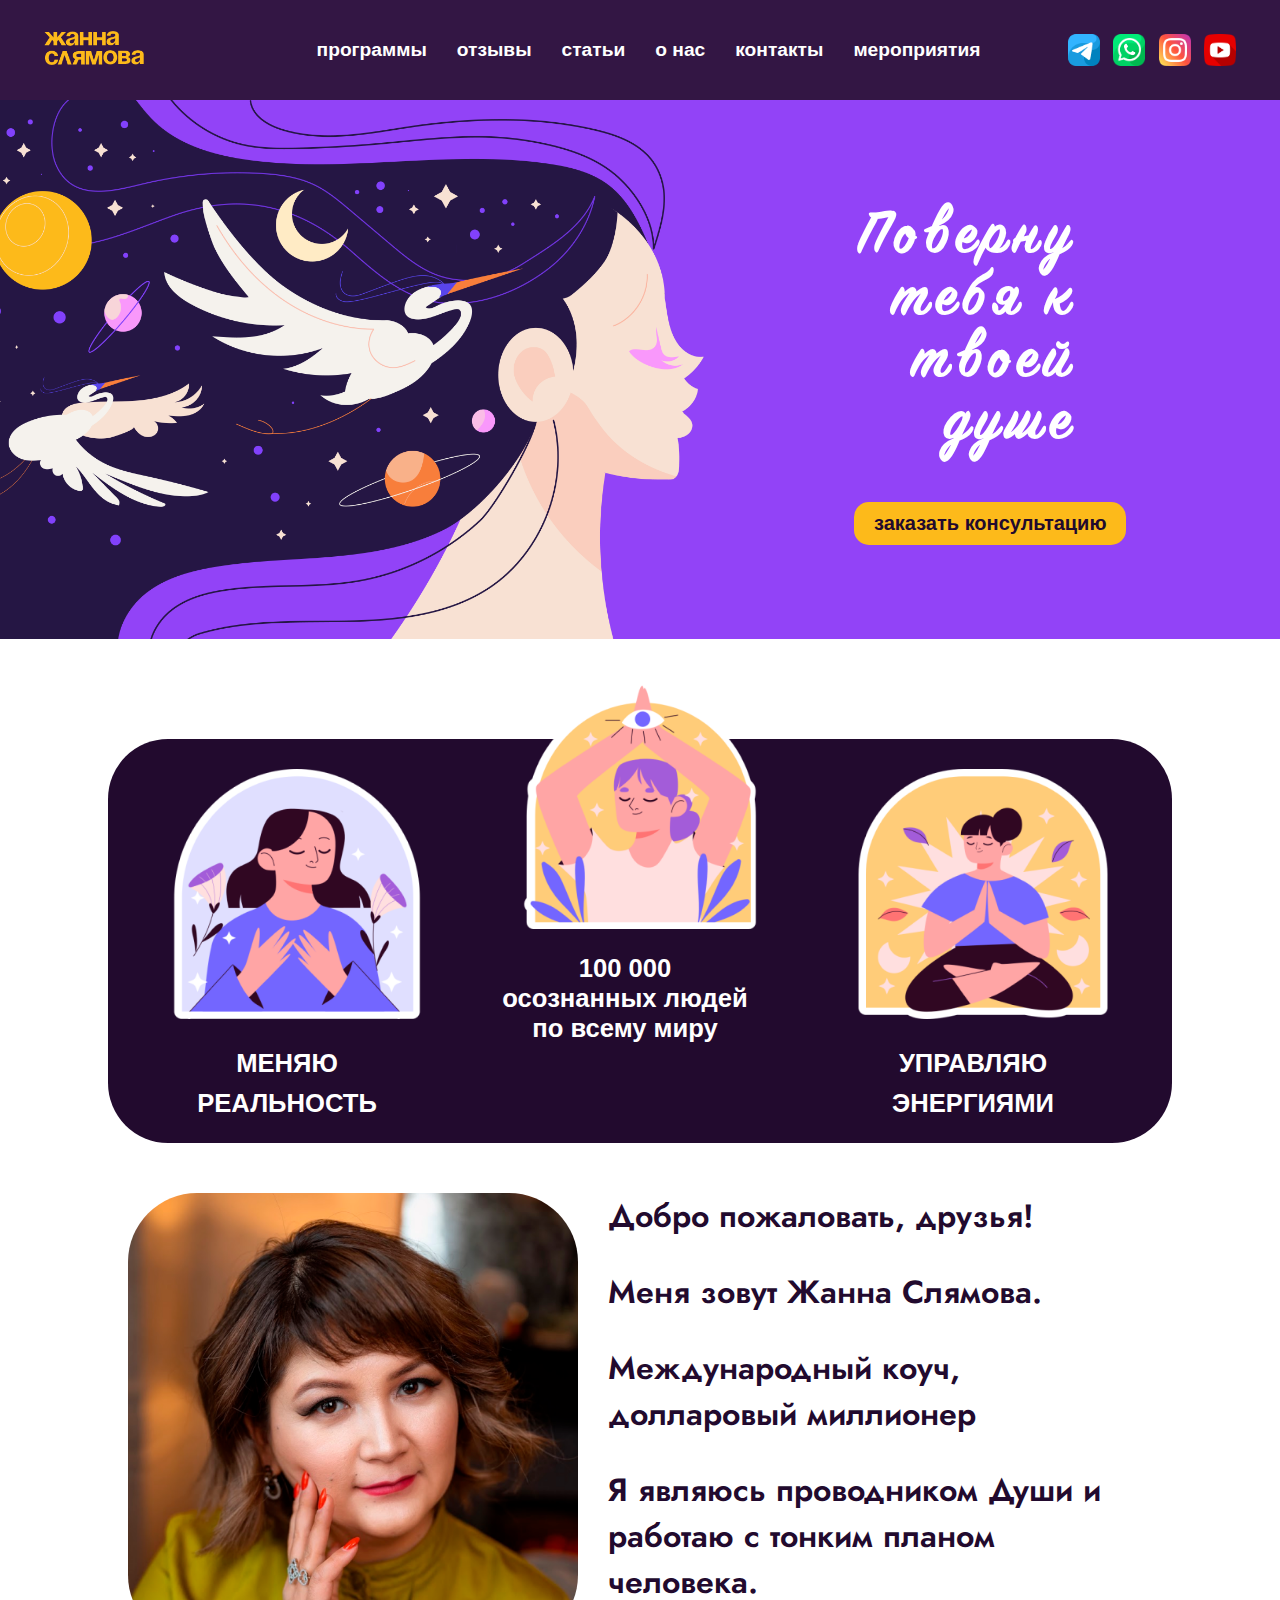
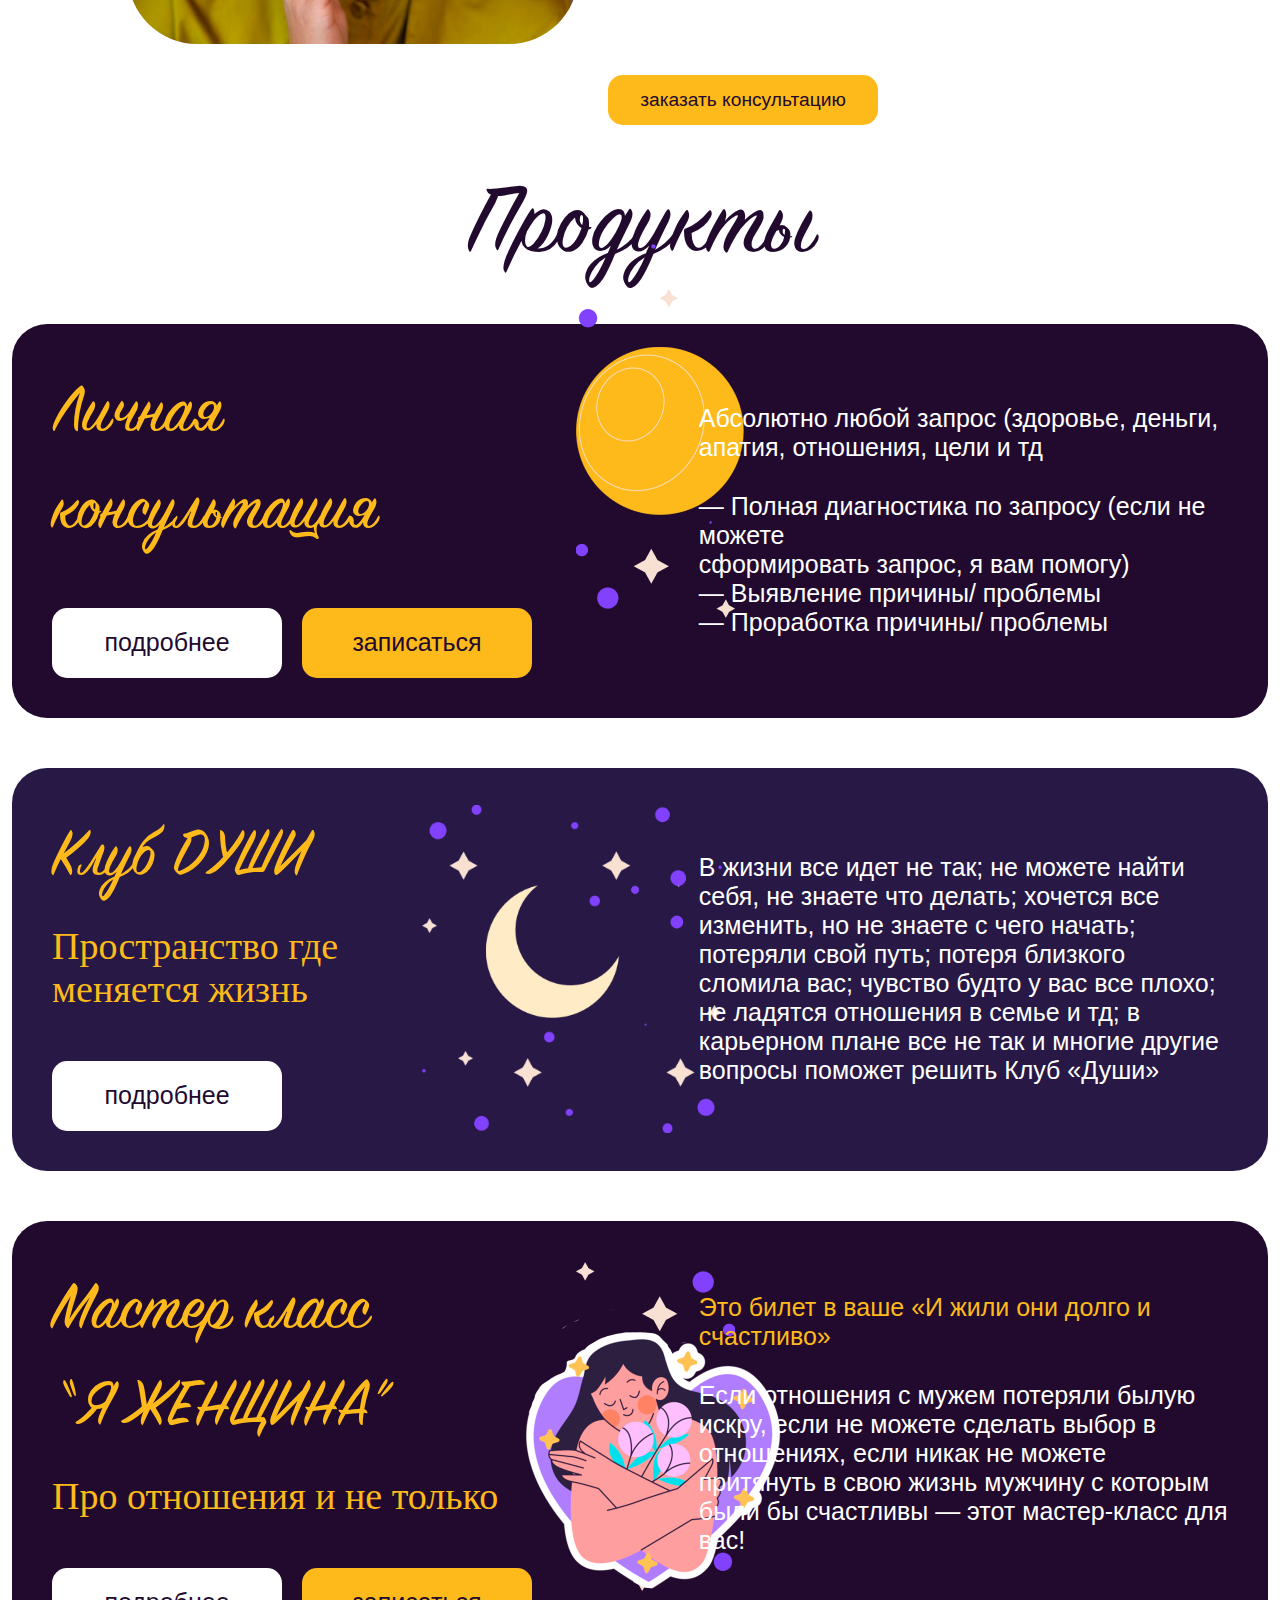
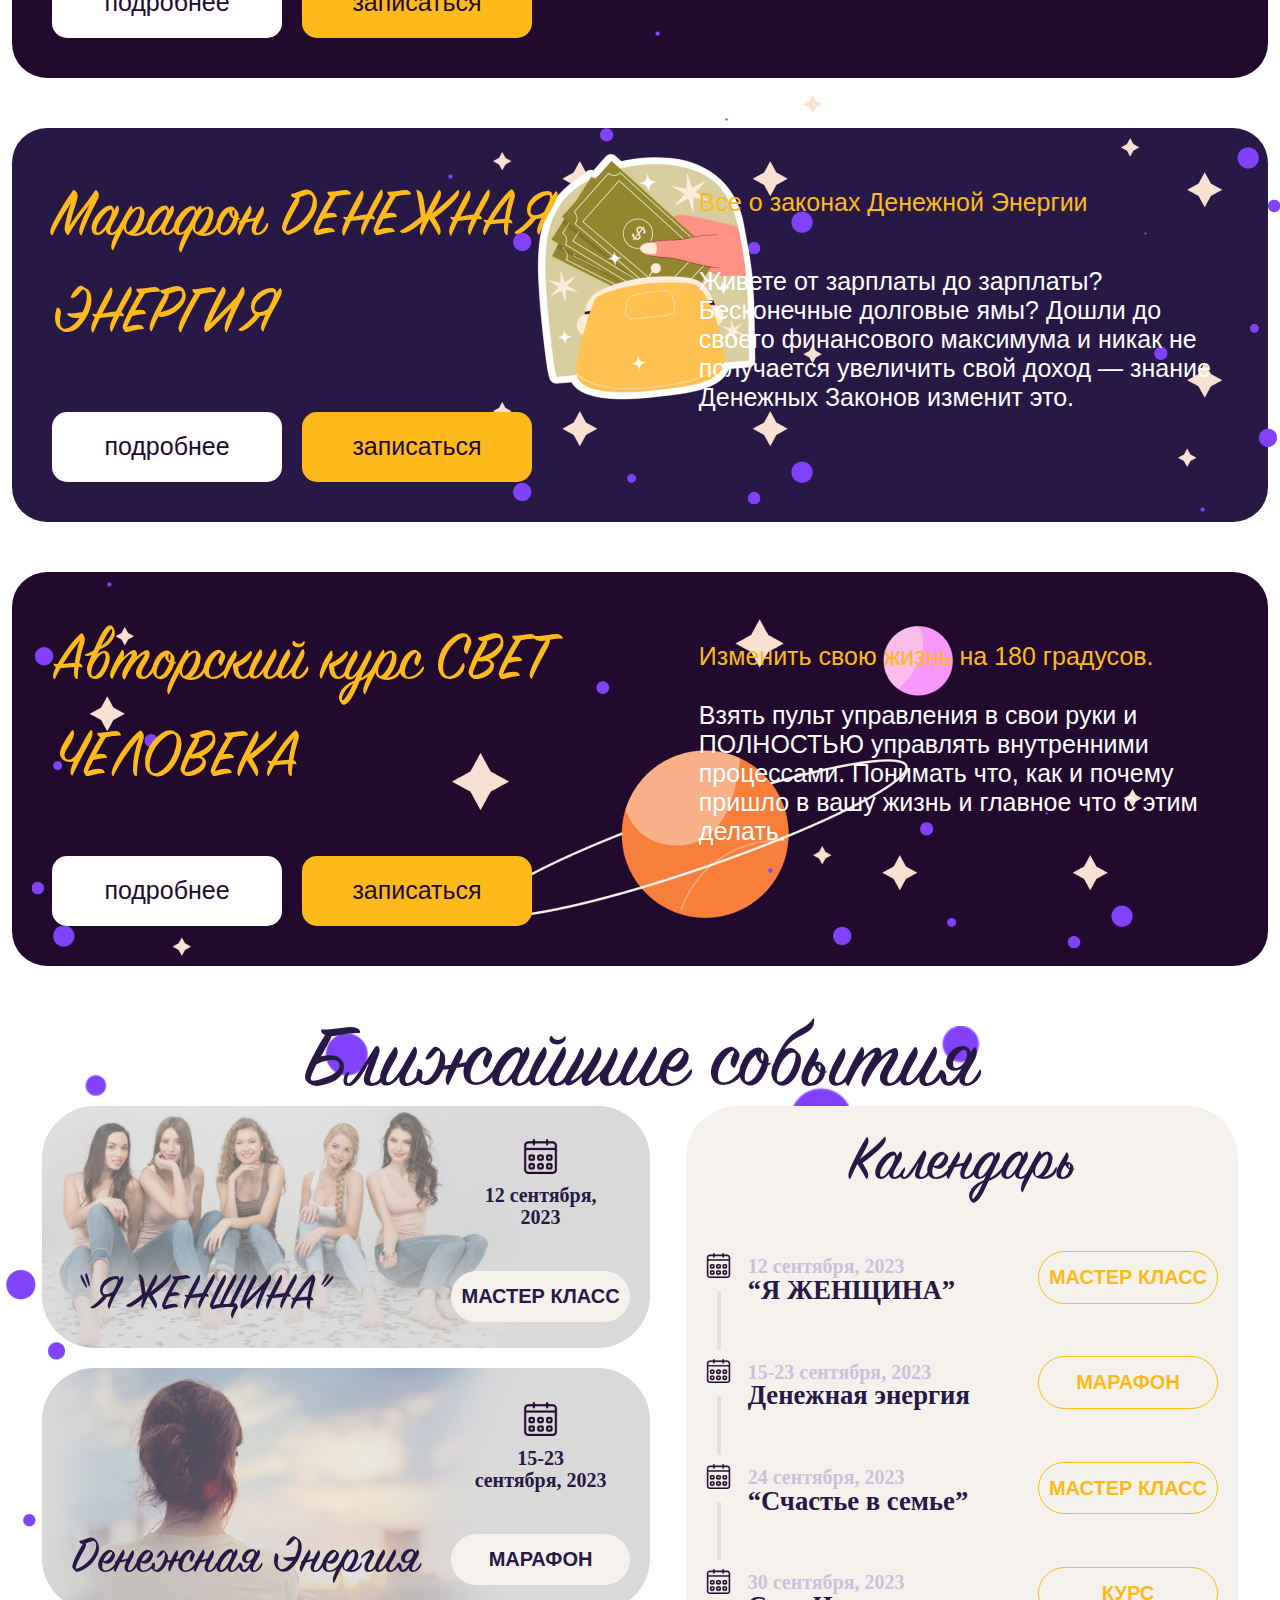
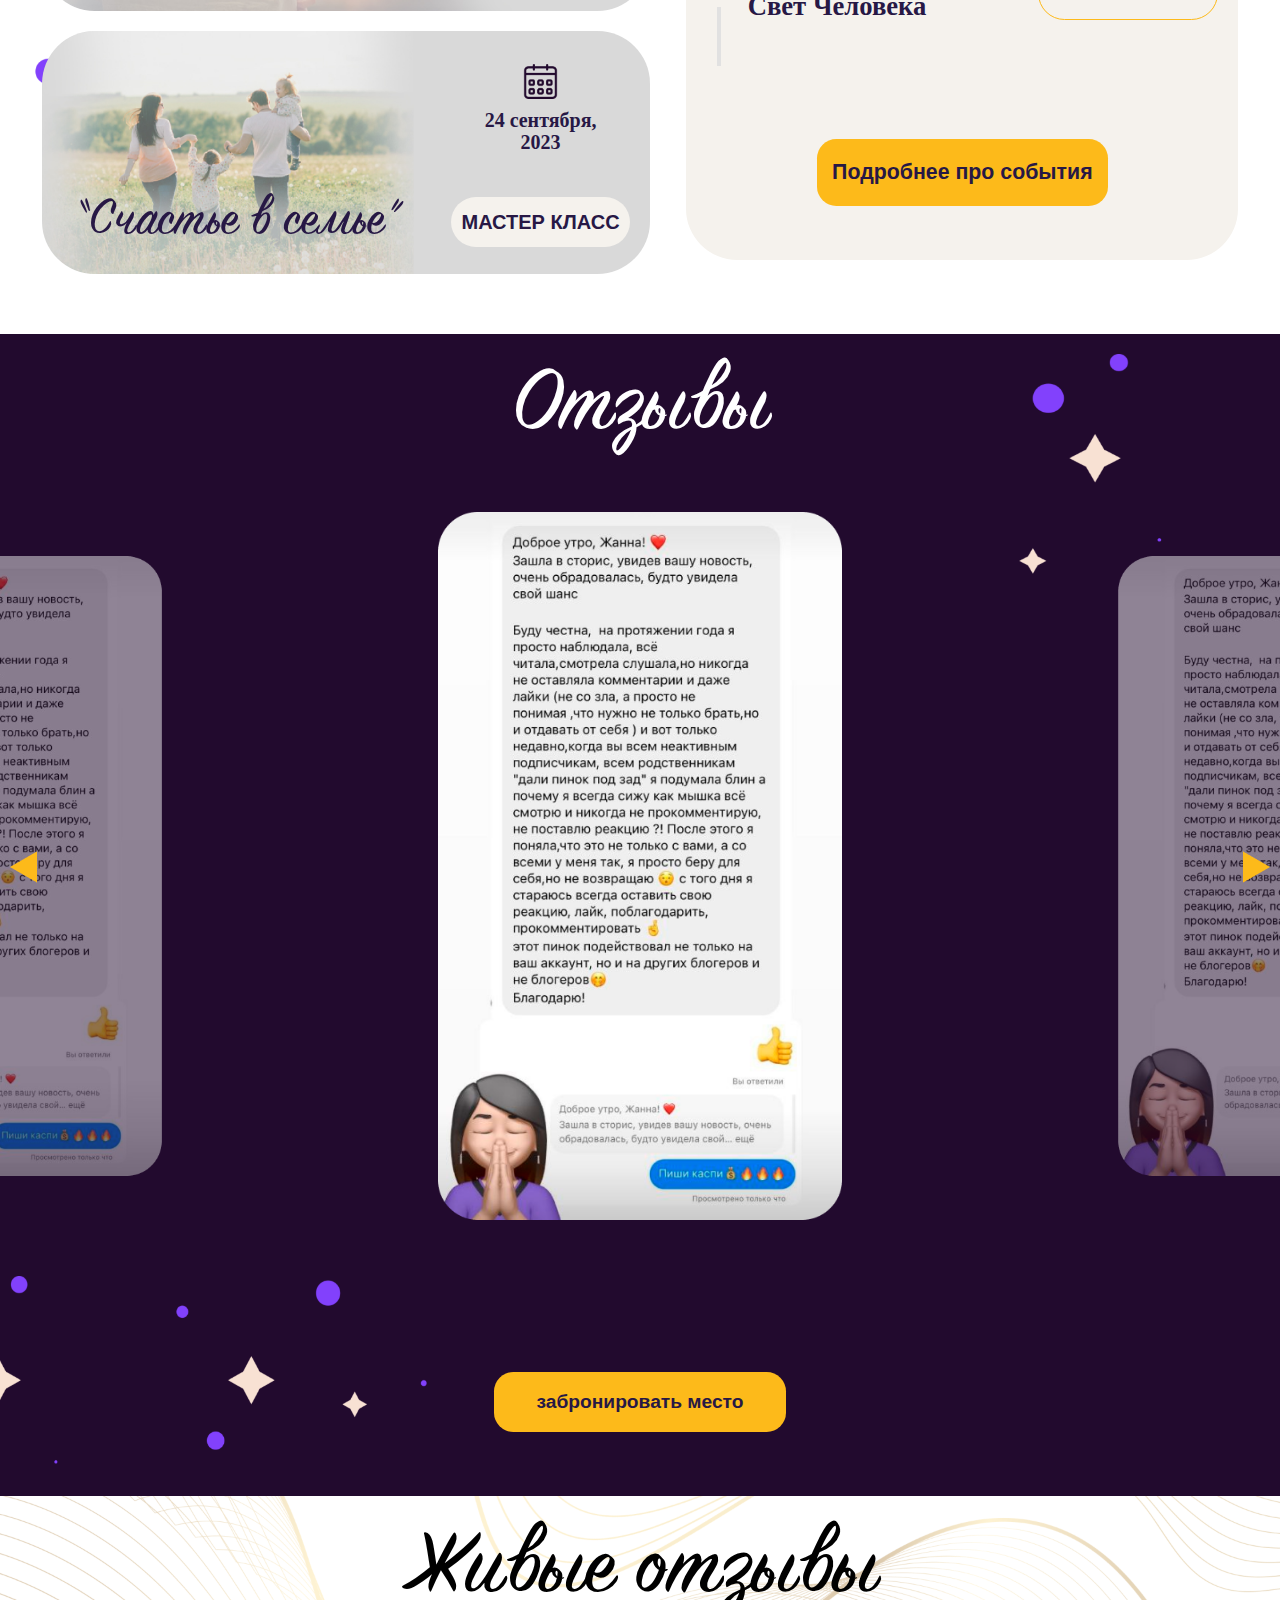
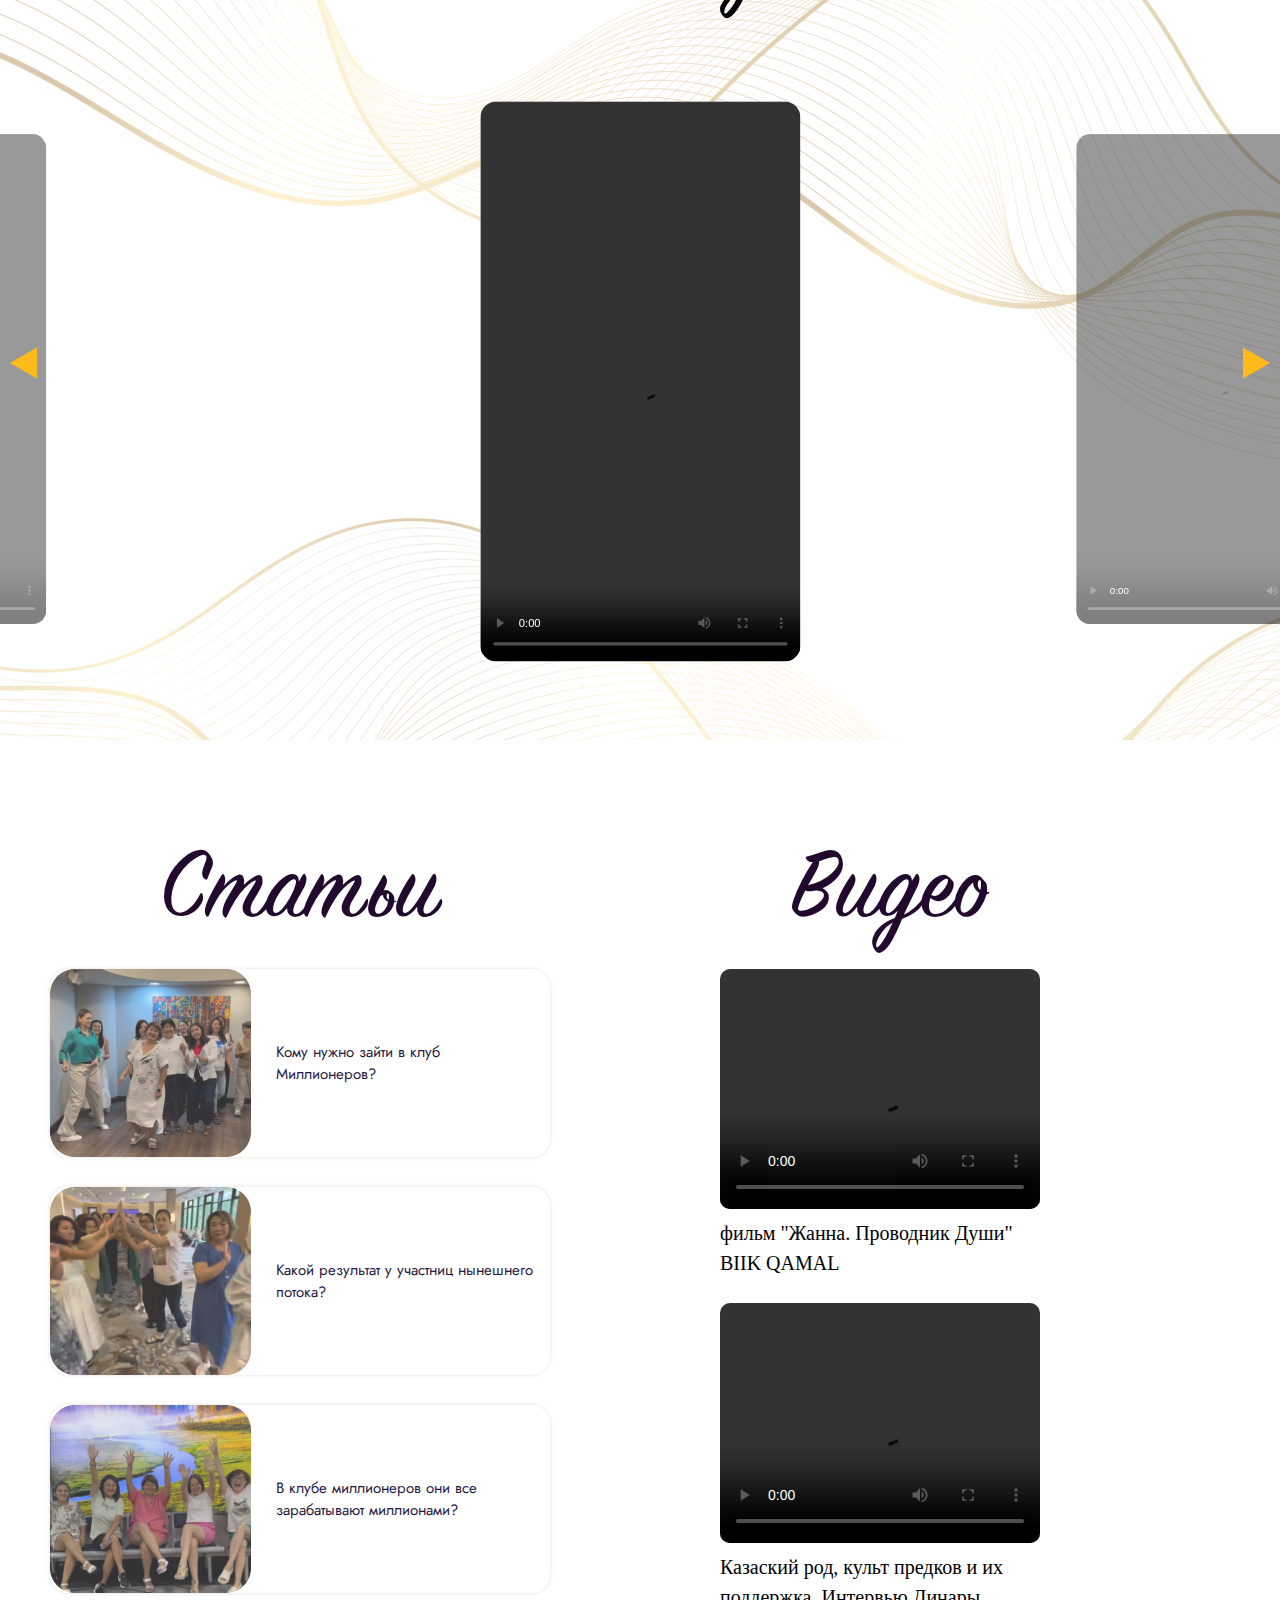
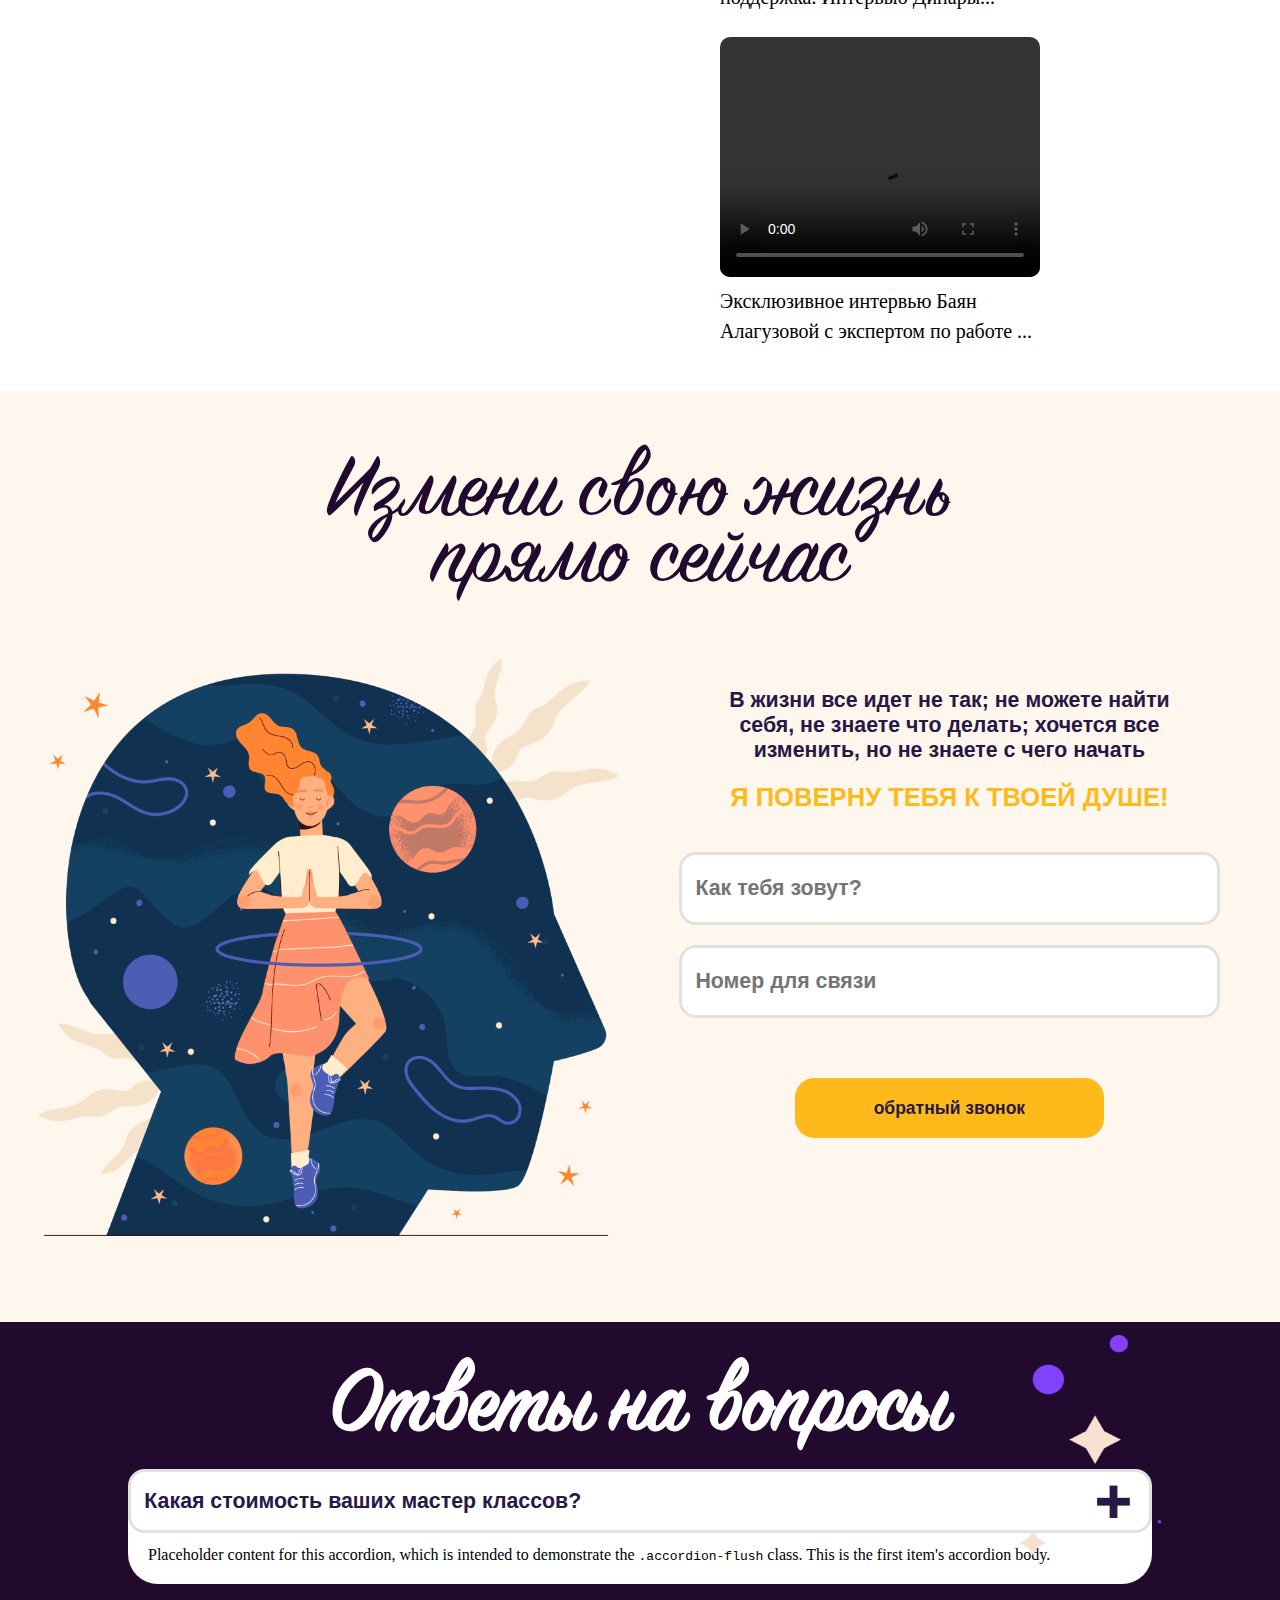
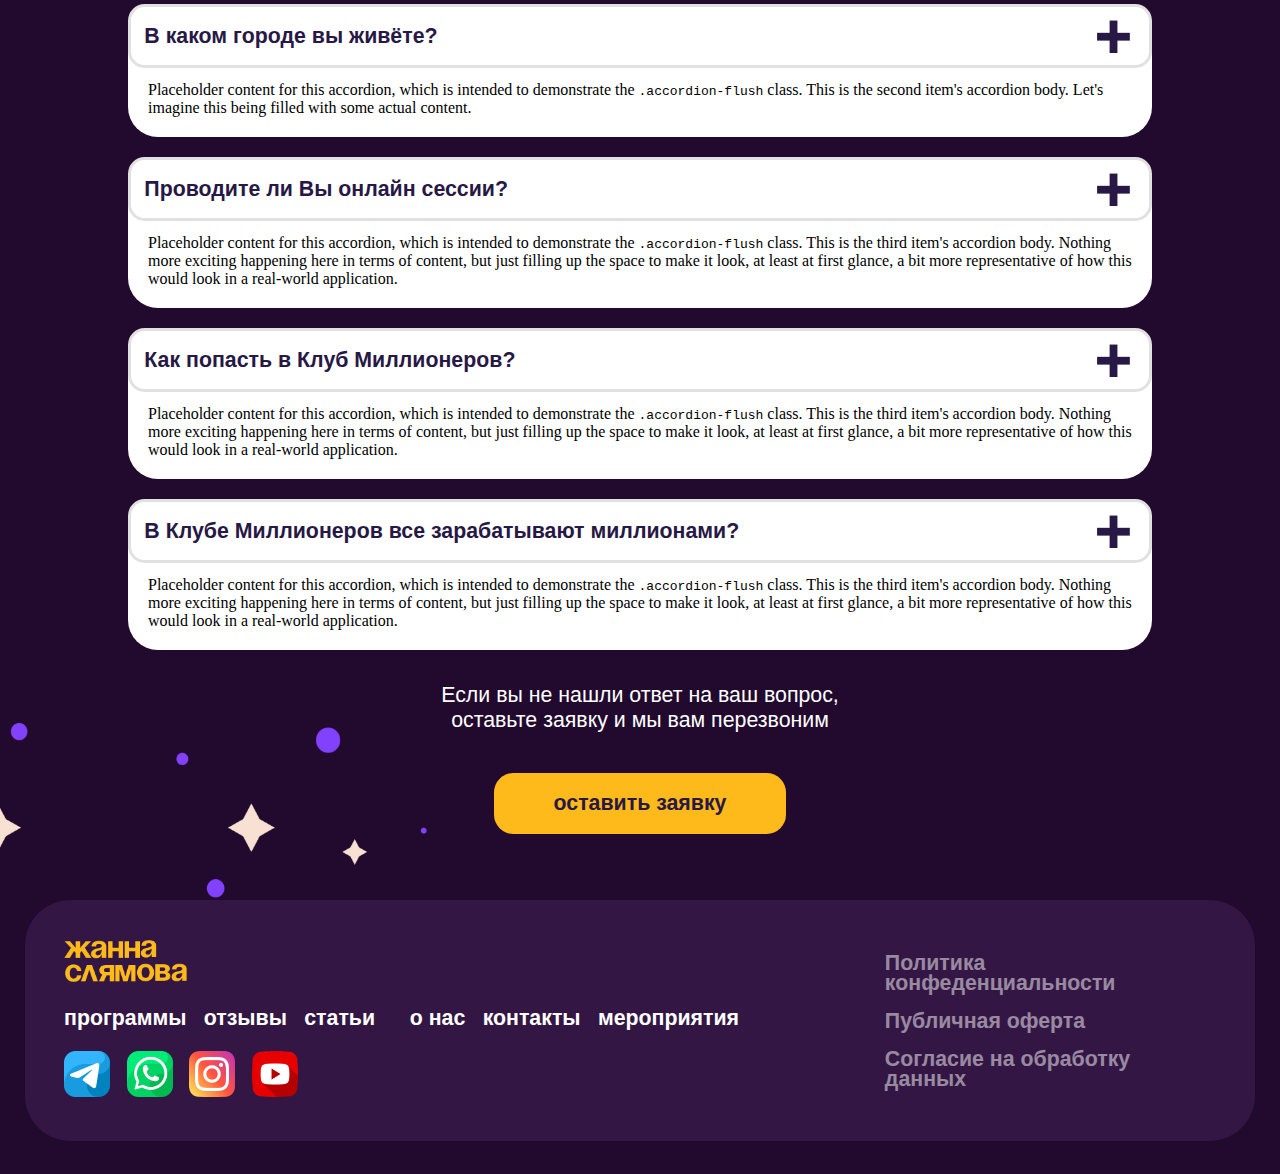
==== commit 8ef4b5b1: "a" ====
--- a/index.html
+++ b/index.html
@@ -111,23 +111,19 @@
                 тебя к <br>
                 твоей <br>
                 душе</h2>
-            <button onclick="modal()" class="header_button">заказать консультацию</button>
+            <button class="header_button">заказать консультацию</button>
         </div>
     </header>
 
 
-    <div class="header_background_filter">
+    <!-- <div class="header_background_filter">
         <div class="header_modal">
-            <!-- <img class="filter_cosmos" src="./media/image/Слой 1а 1.png" alt=""> -->
-        <div onclick="closeBtn()" class="close_btn_filter"><i class='bx bx-x-circle'></i></div>
-        <center class="modal_questions">ОСТАЛИСЬ ВОПРОСЫ?</center>
-        <p class="filter_text">Мы с радостью поможет вам!</p>
                 <input class="header_modal_inp" type="text" placeholder="Как тебя зовут?">
                 <input class="header_modal_inp" type="text" placeholder="Номер для связи">
                 <input class="header_modal_inp" type="text" placeholder="Почтовый адрес">
                 <button class="header_modal_btn" type="submit">Отправлять</button>
         </div>
-    </div>
+    </div> -->
 
     <div class="reklama_user">
         <div class="reklama_card1">
@@ -704,7 +700,6 @@
         crossorigin="anonymous"></script>
     <script src="https://cdn.jsdelivr.net/npm/swiper@10/swiper-bundle.min.js"></script>
     <script>
-
         var swiper = new Swiper(".mySwiper", {
             slidesPerView: 3,
             spaceBetween: 30,
@@ -758,14 +753,7 @@
             },
         });
     </script>
-    <script>
-    function modal() {
-            document.querySelector('.header_background_filter').style="display:flex !important;"
-        }
-        function closeBtn() {
-            document.querySelector('.header_background_filter').style="display:none !important;"
-        }
-    </script>
+
 
 </body>
 
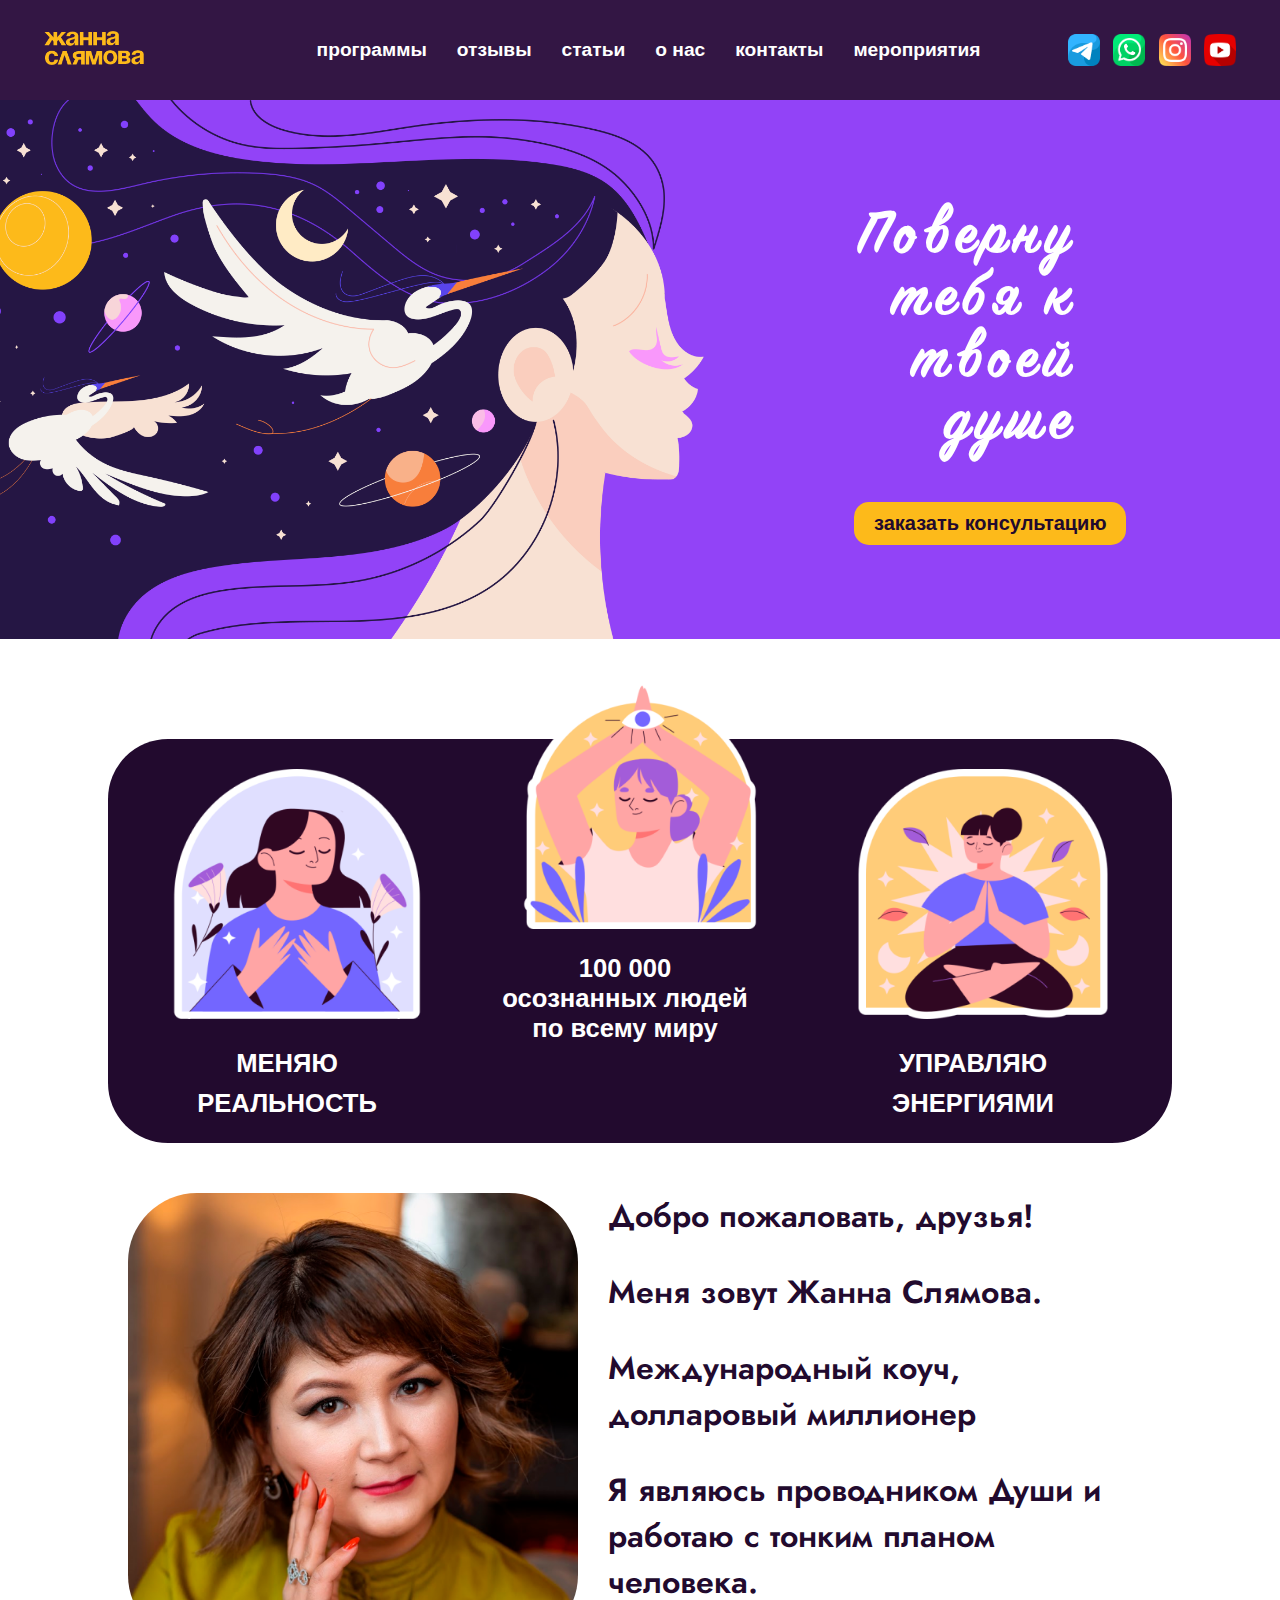
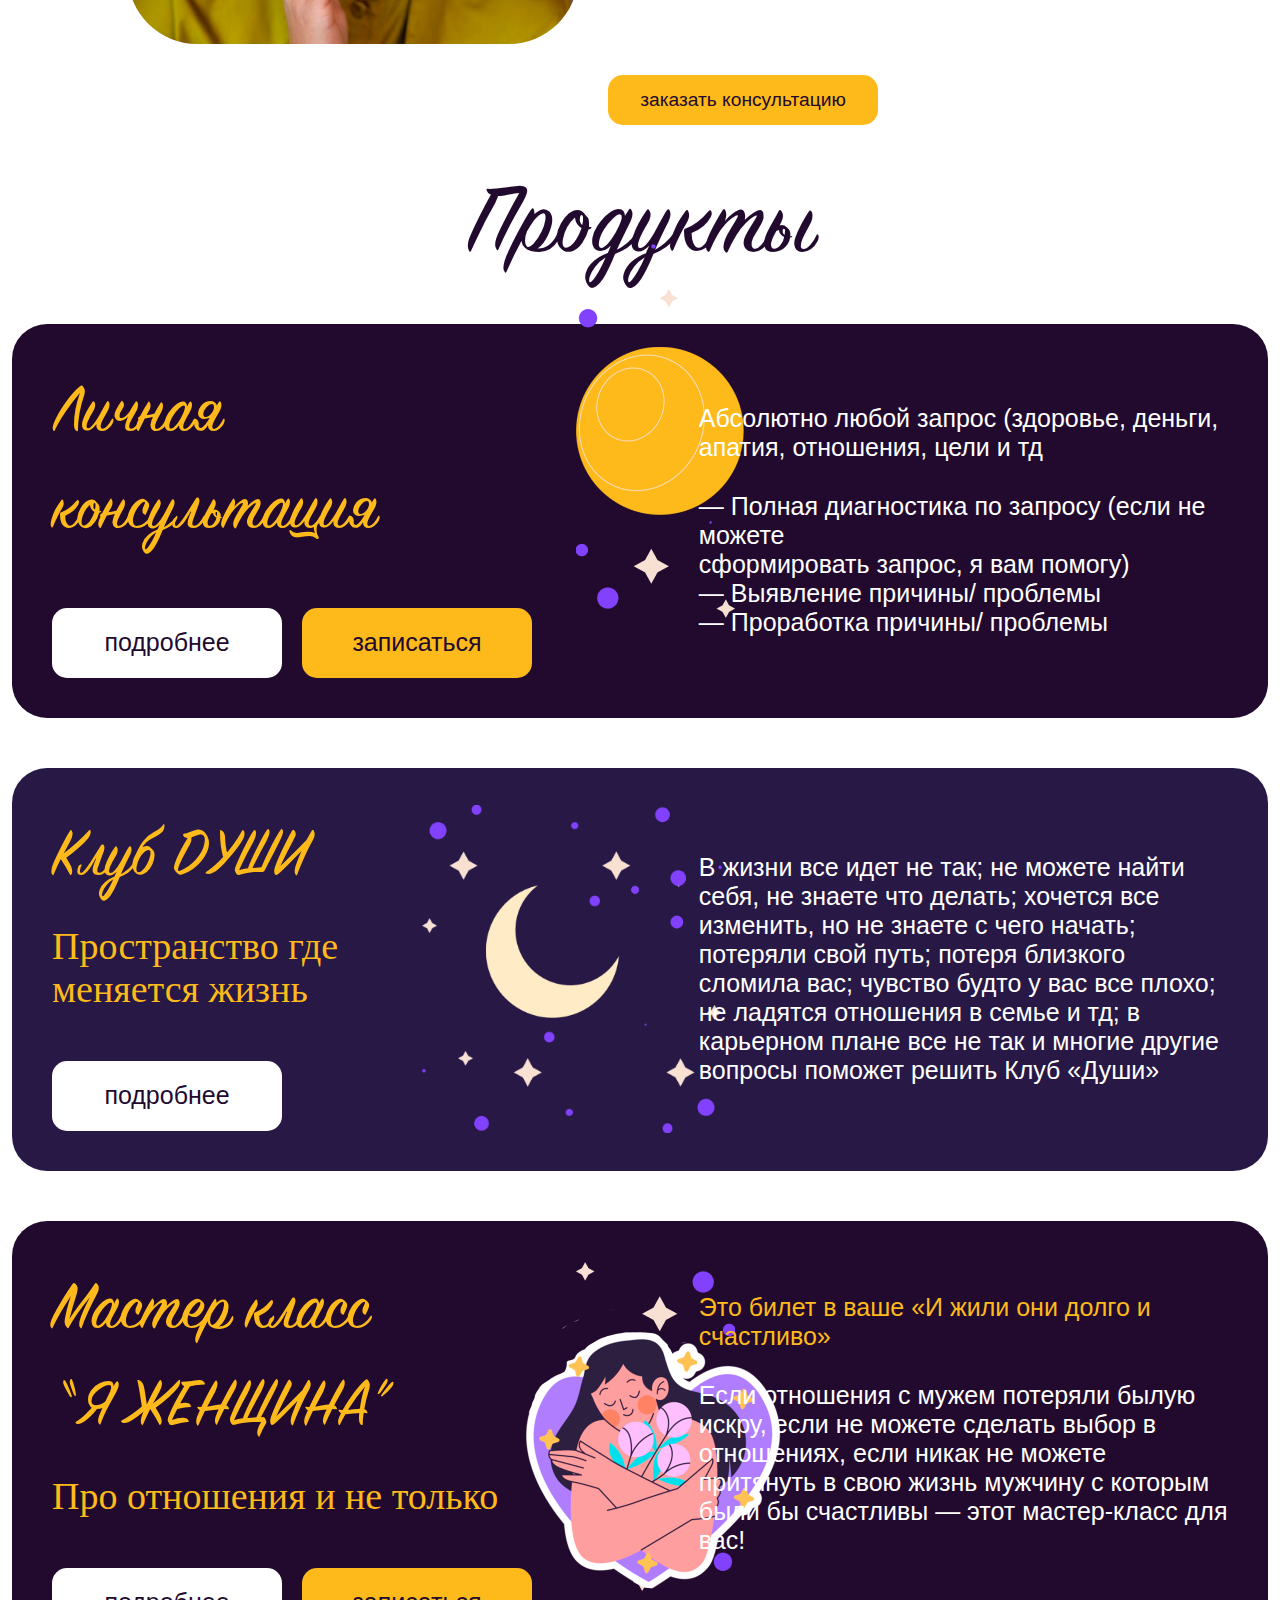
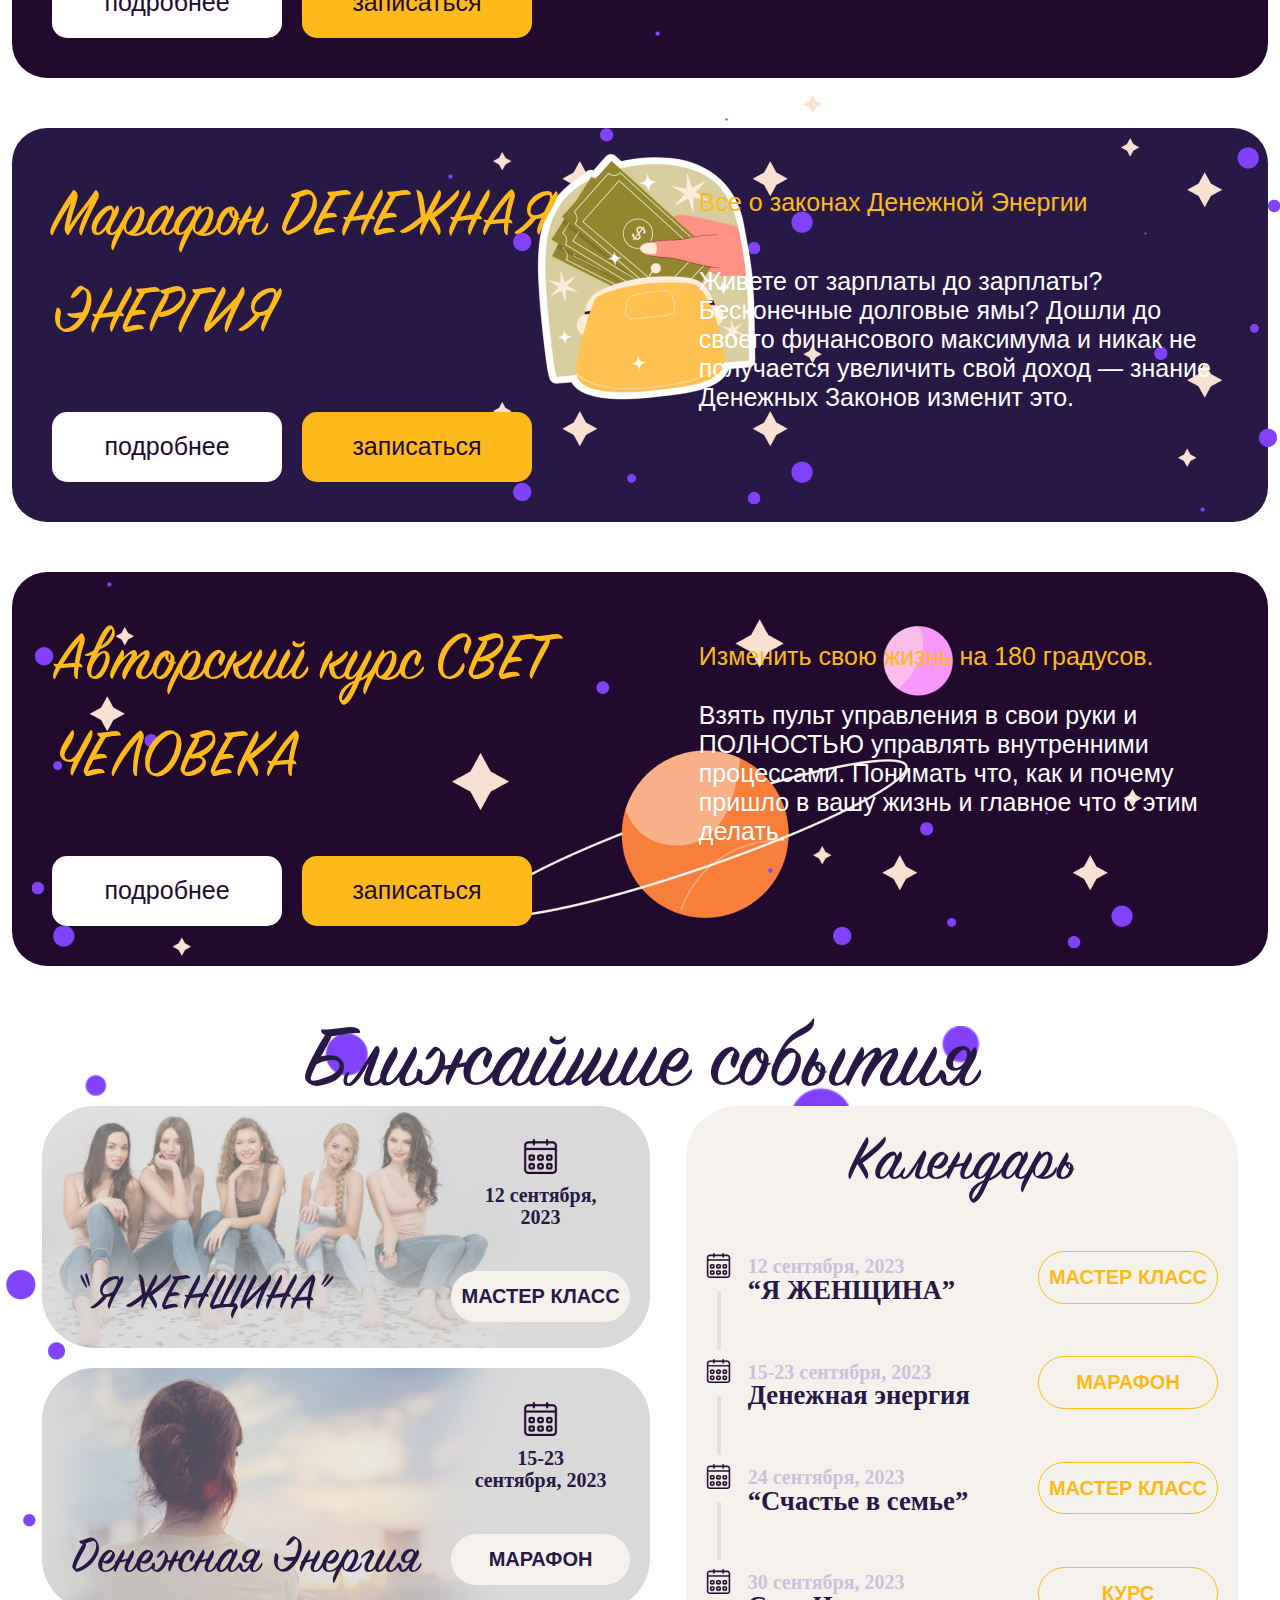
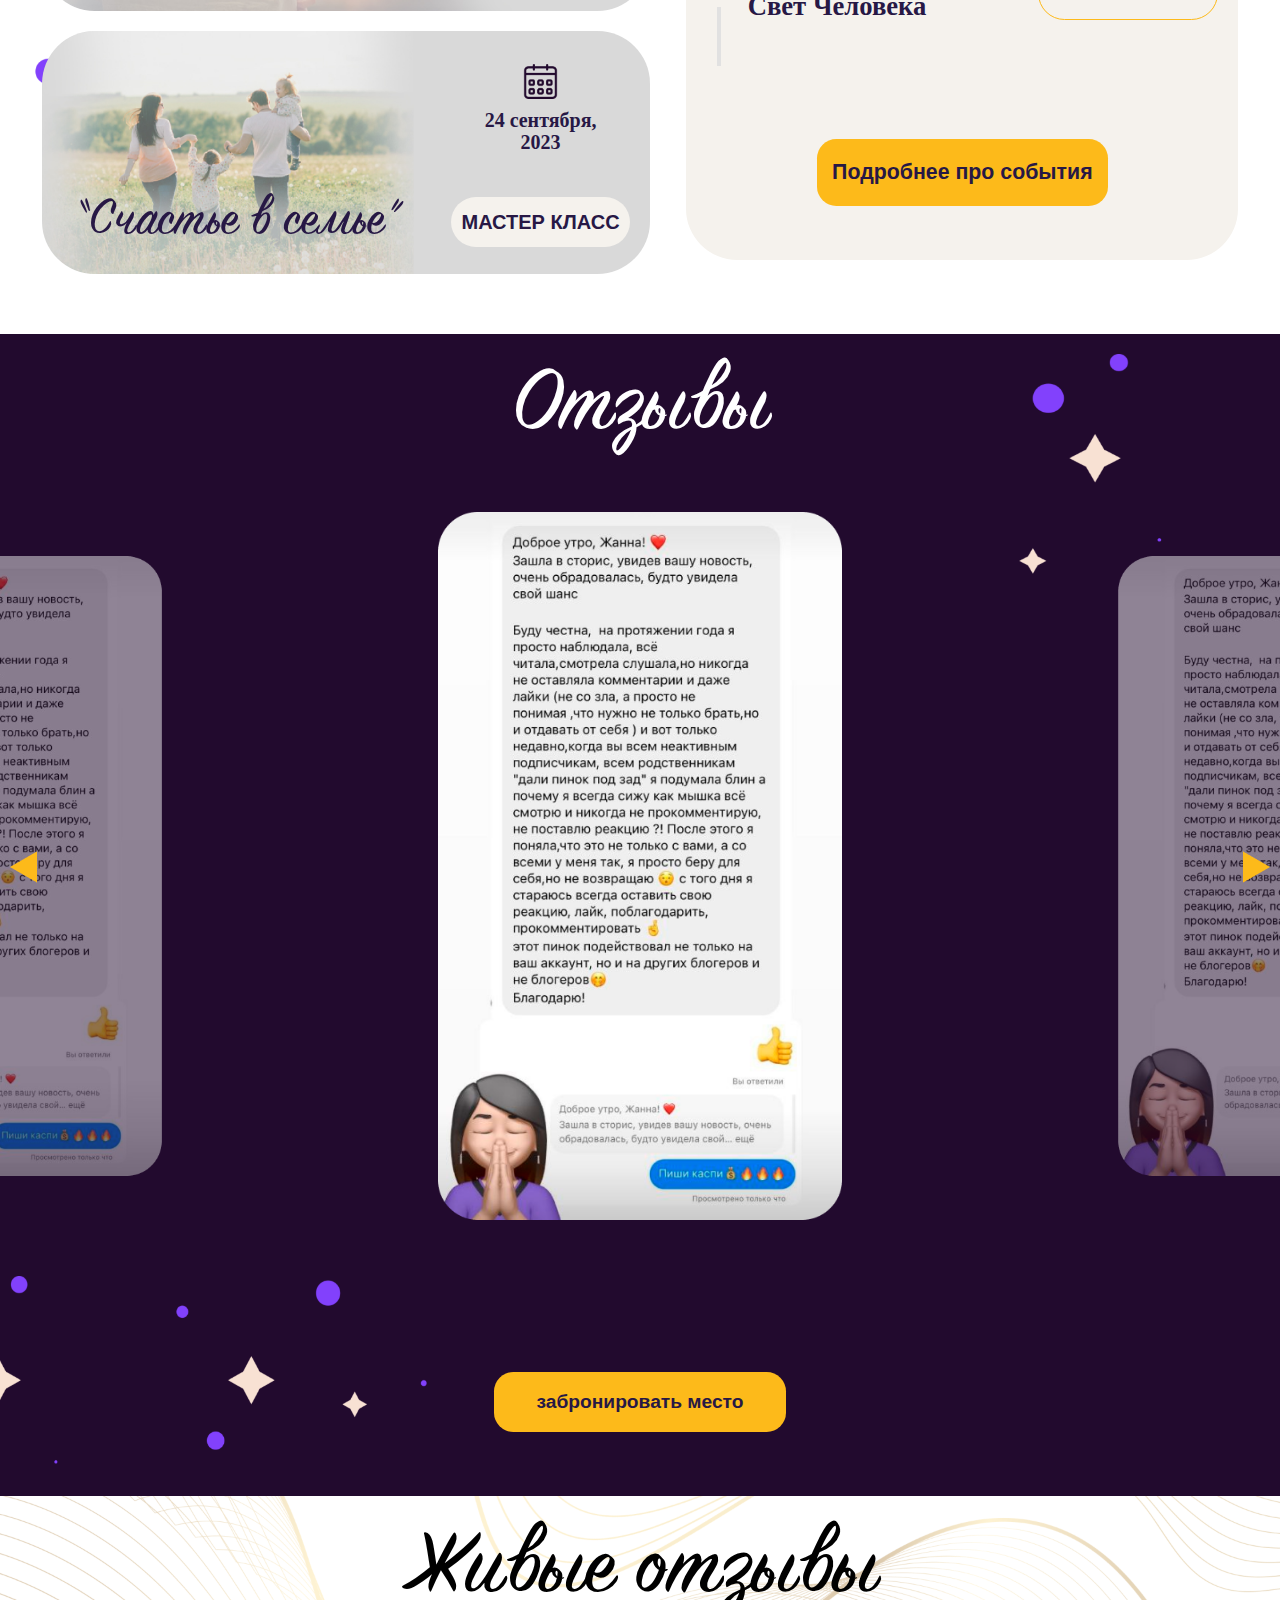
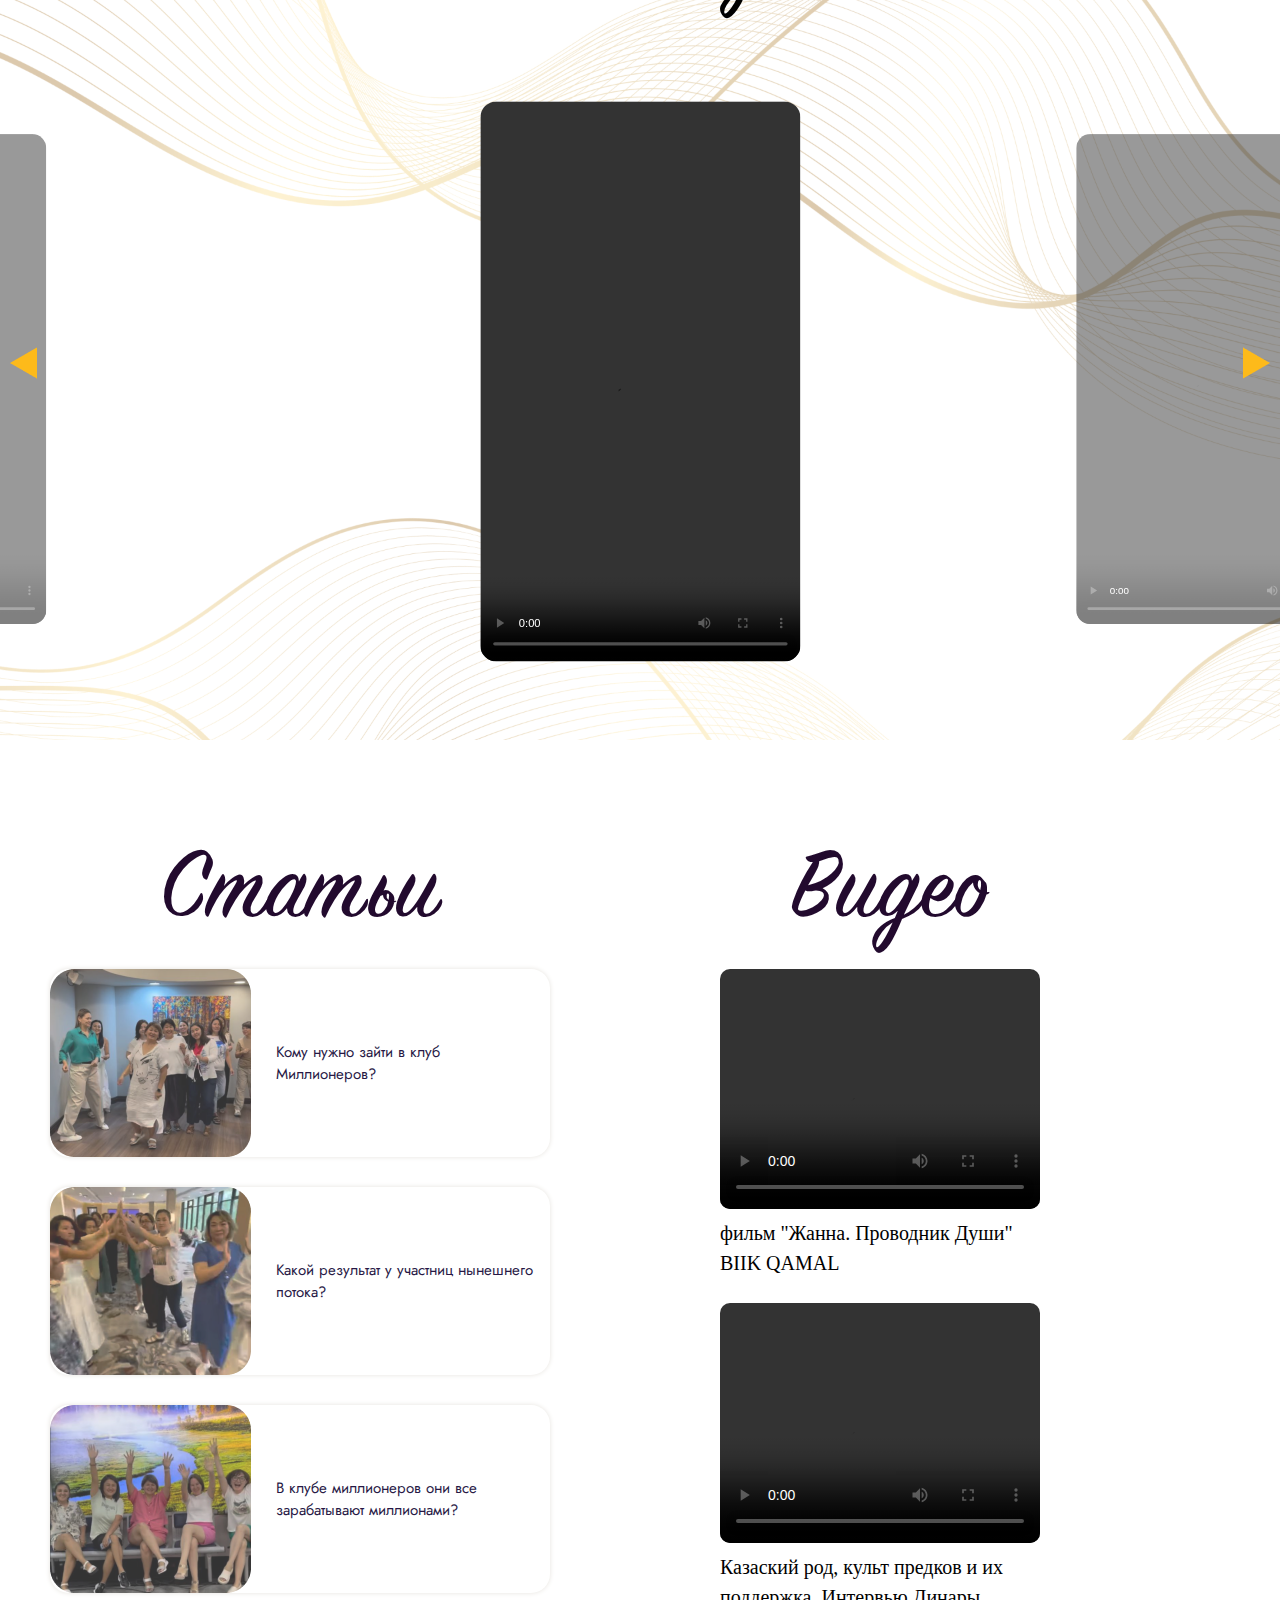
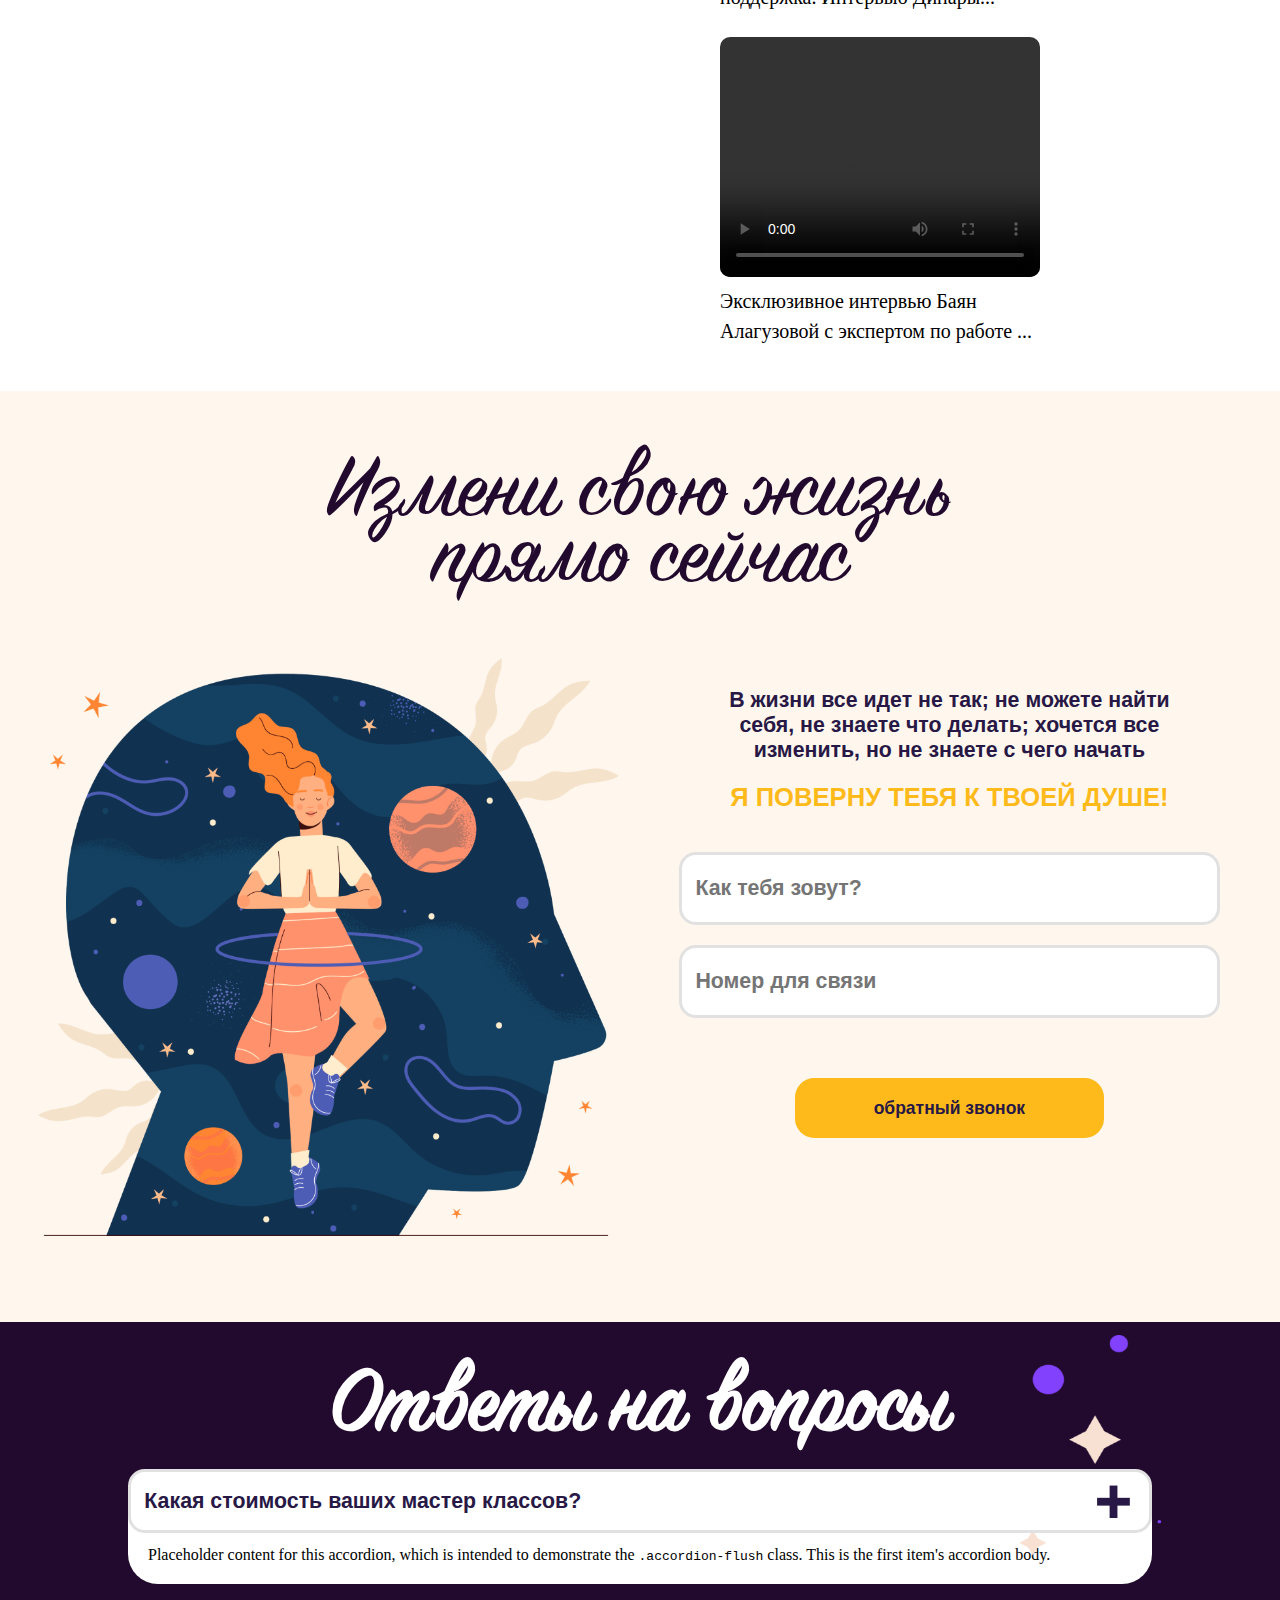
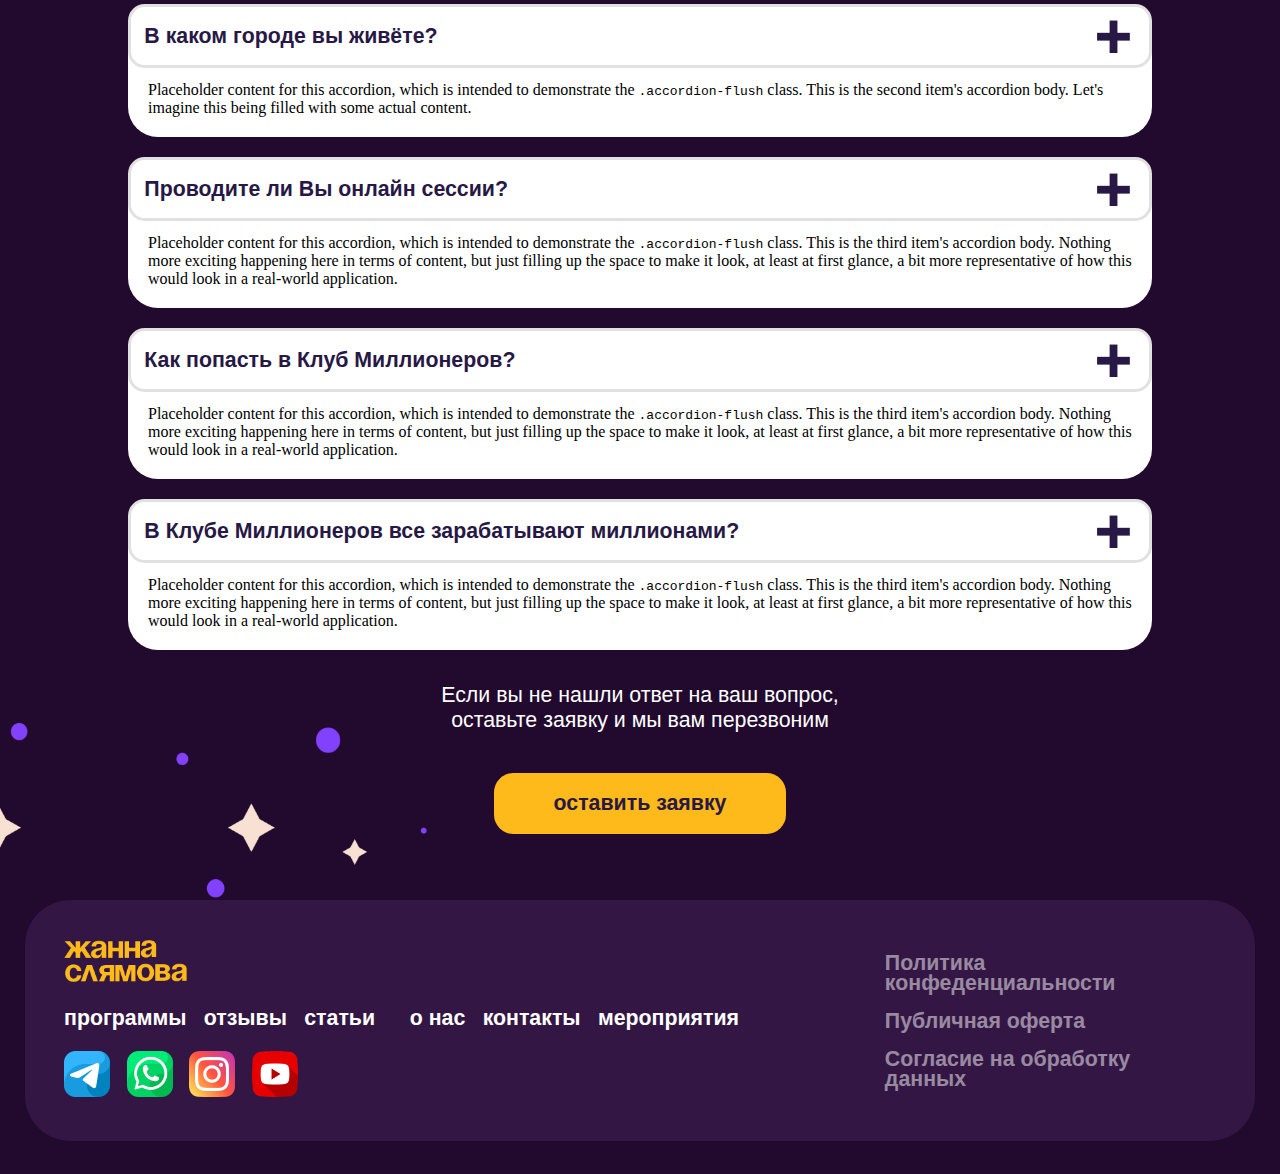
==== commit 7387baf8: "a" ====
--- a/index.html
+++ b/index.html
@@ -111,19 +111,23 @@
                 тебя к <br>
                 твоей <br>
                 душе</h2>
-            <button class="header_button">заказать консультацию</button>
+            <button onclick="modal()" class="header_button">заказать консультацию</button>
         </div>
     </header>
 
 
-    <!-- <div class="header_background_filter">
+    <div class="header_background_filter">
         <div class="header_modal">
+            <!-- <img class="filter_cosmos" src="./media/image/Слой 1а 1.png" alt=""> -->
+        <div onclick="closeBtn()" class="close_btn_filter"><i class='bx bx-x-circle'></i></div>
+        <center class="modal_questions">ОСТАЛИСЬ ВОПРОСЫ?</center>
+        <p class="filter_text">Мы с радостью поможет вам!</p>
                 <input class="header_modal_inp" type="text" placeholder="Как тебя зовут?">
                 <input class="header_modal_inp" type="text" placeholder="Номер для связи">
                 <input class="header_modal_inp" type="text" placeholder="Почтовый адрес">
                 <button class="header_modal_btn" type="submit">Отправлять</button>
         </div>
-    </div> -->
+    </div>
 
     <div class="reklama_user">
         <div class="reklama_card1">
@@ -700,6 +704,7 @@
         crossorigin="anonymous"></script>
     <script src="https://cdn.jsdelivr.net/npm/swiper@10/swiper-bundle.min.js"></script>
     <script>
+
         var swiper = new Swiper(".mySwiper", {
             slidesPerView: 3,
             spaceBetween: 30,
@@ -753,7 +758,14 @@
             },
         });
     </script>
-
+    <script>
+    function modal() {
+            document.querySelector('.header_background_filter').style="display:flex !important;"
+        }
+        function closeBtn() {
+            document.querySelector('.header_background_filter').style="display:none !important;"
+        }
+    </script>
 
 </body>
 
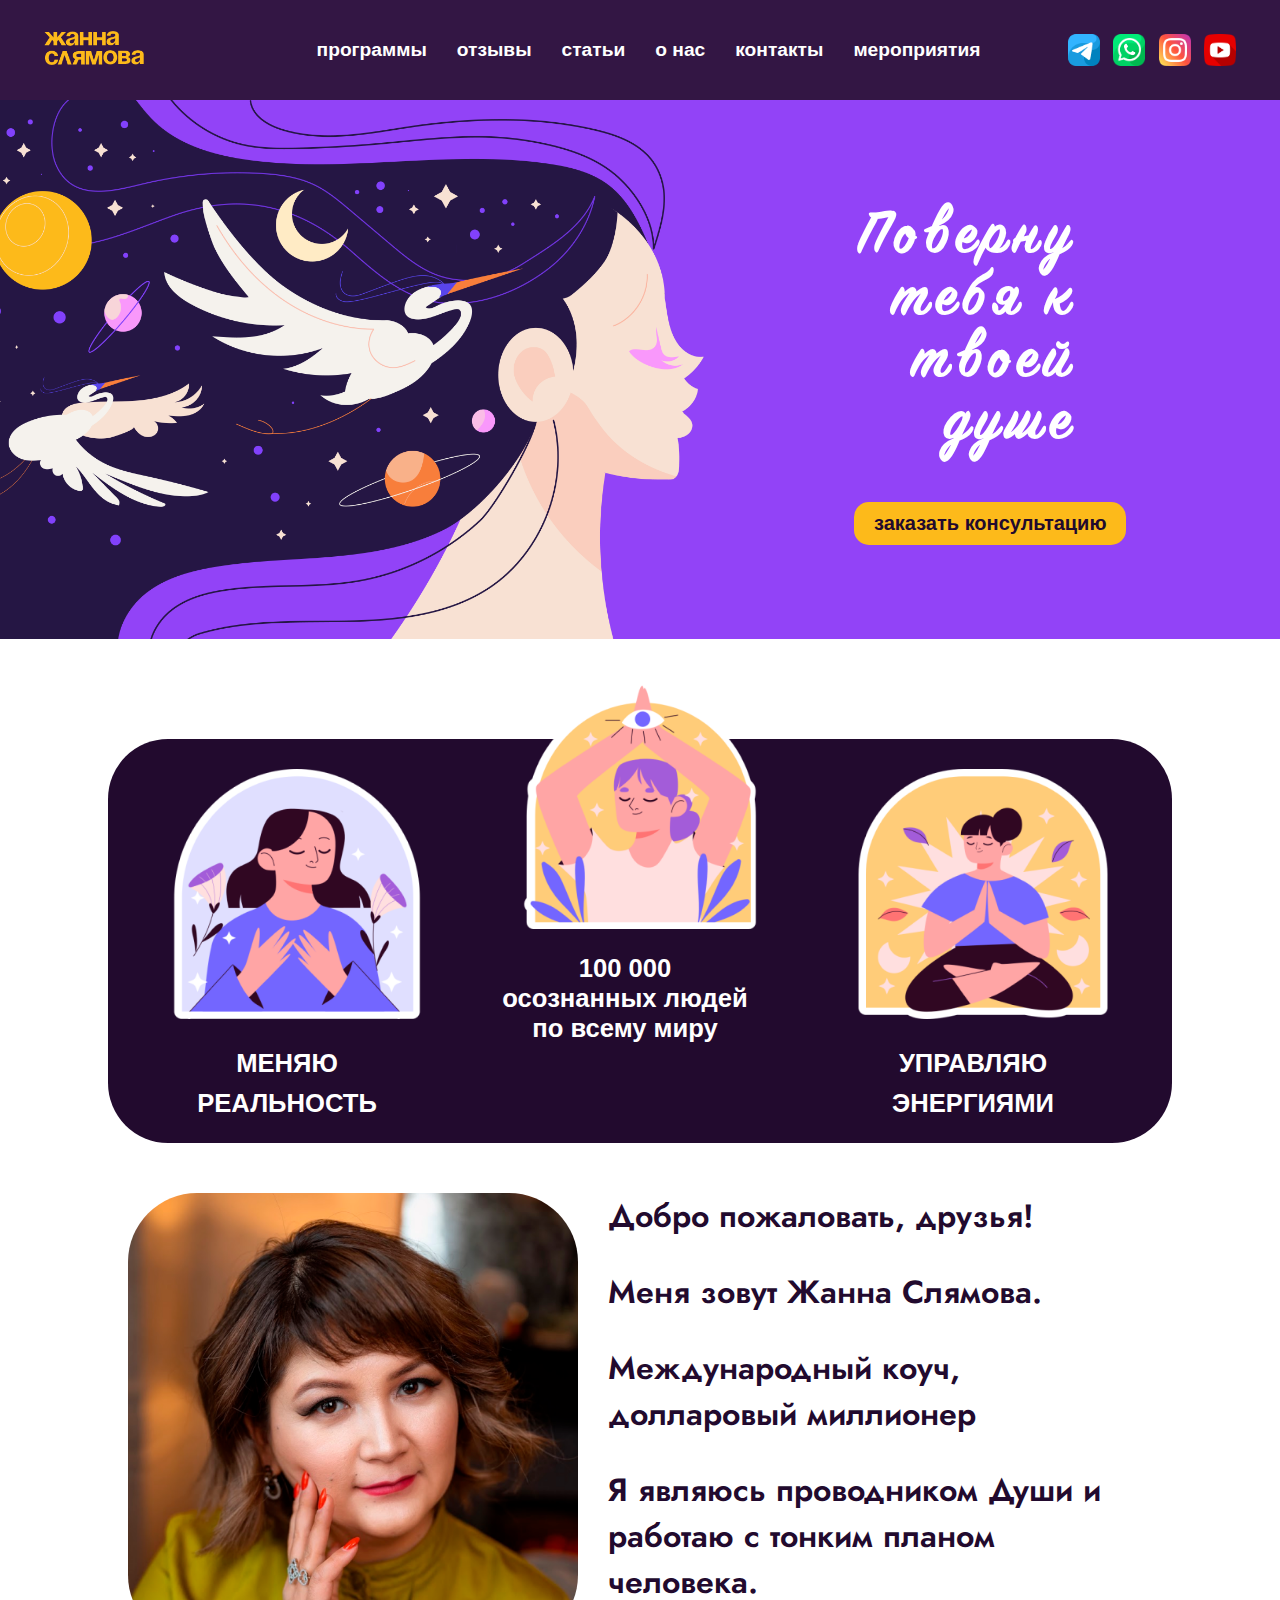
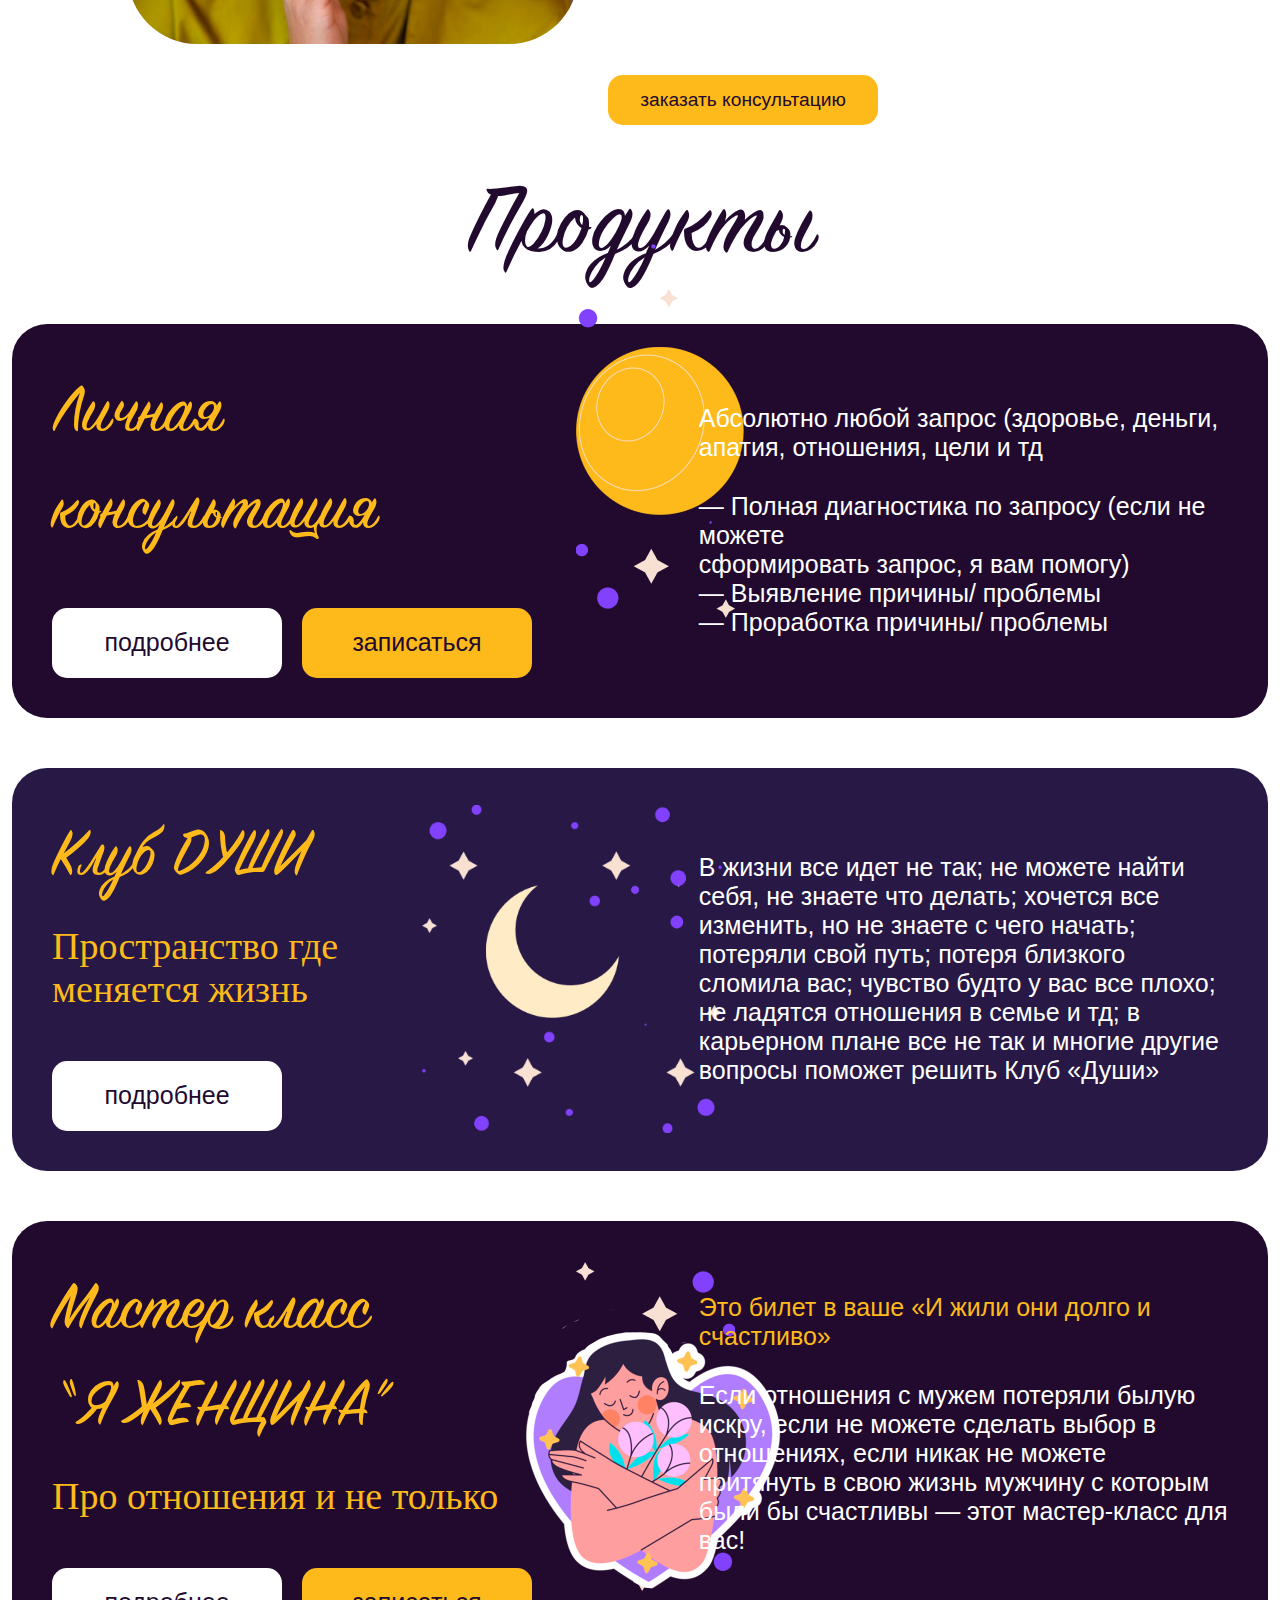
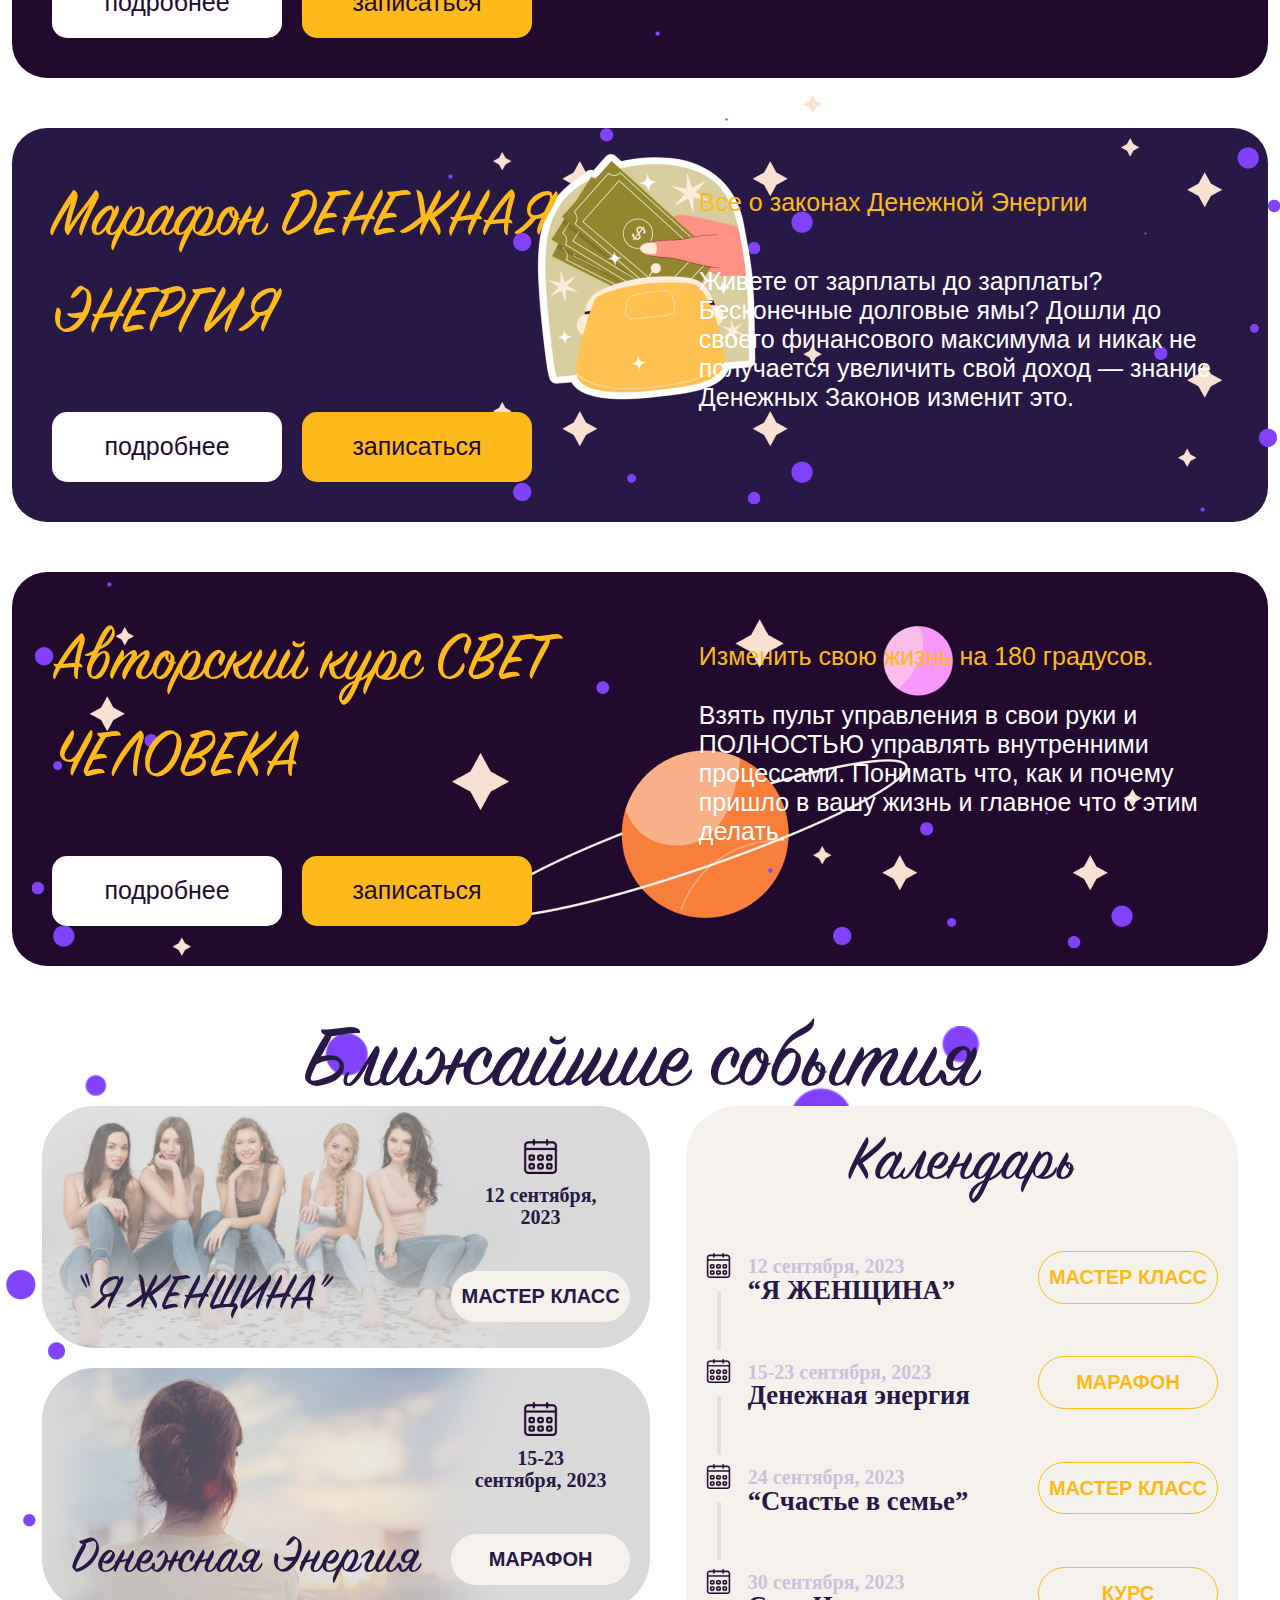
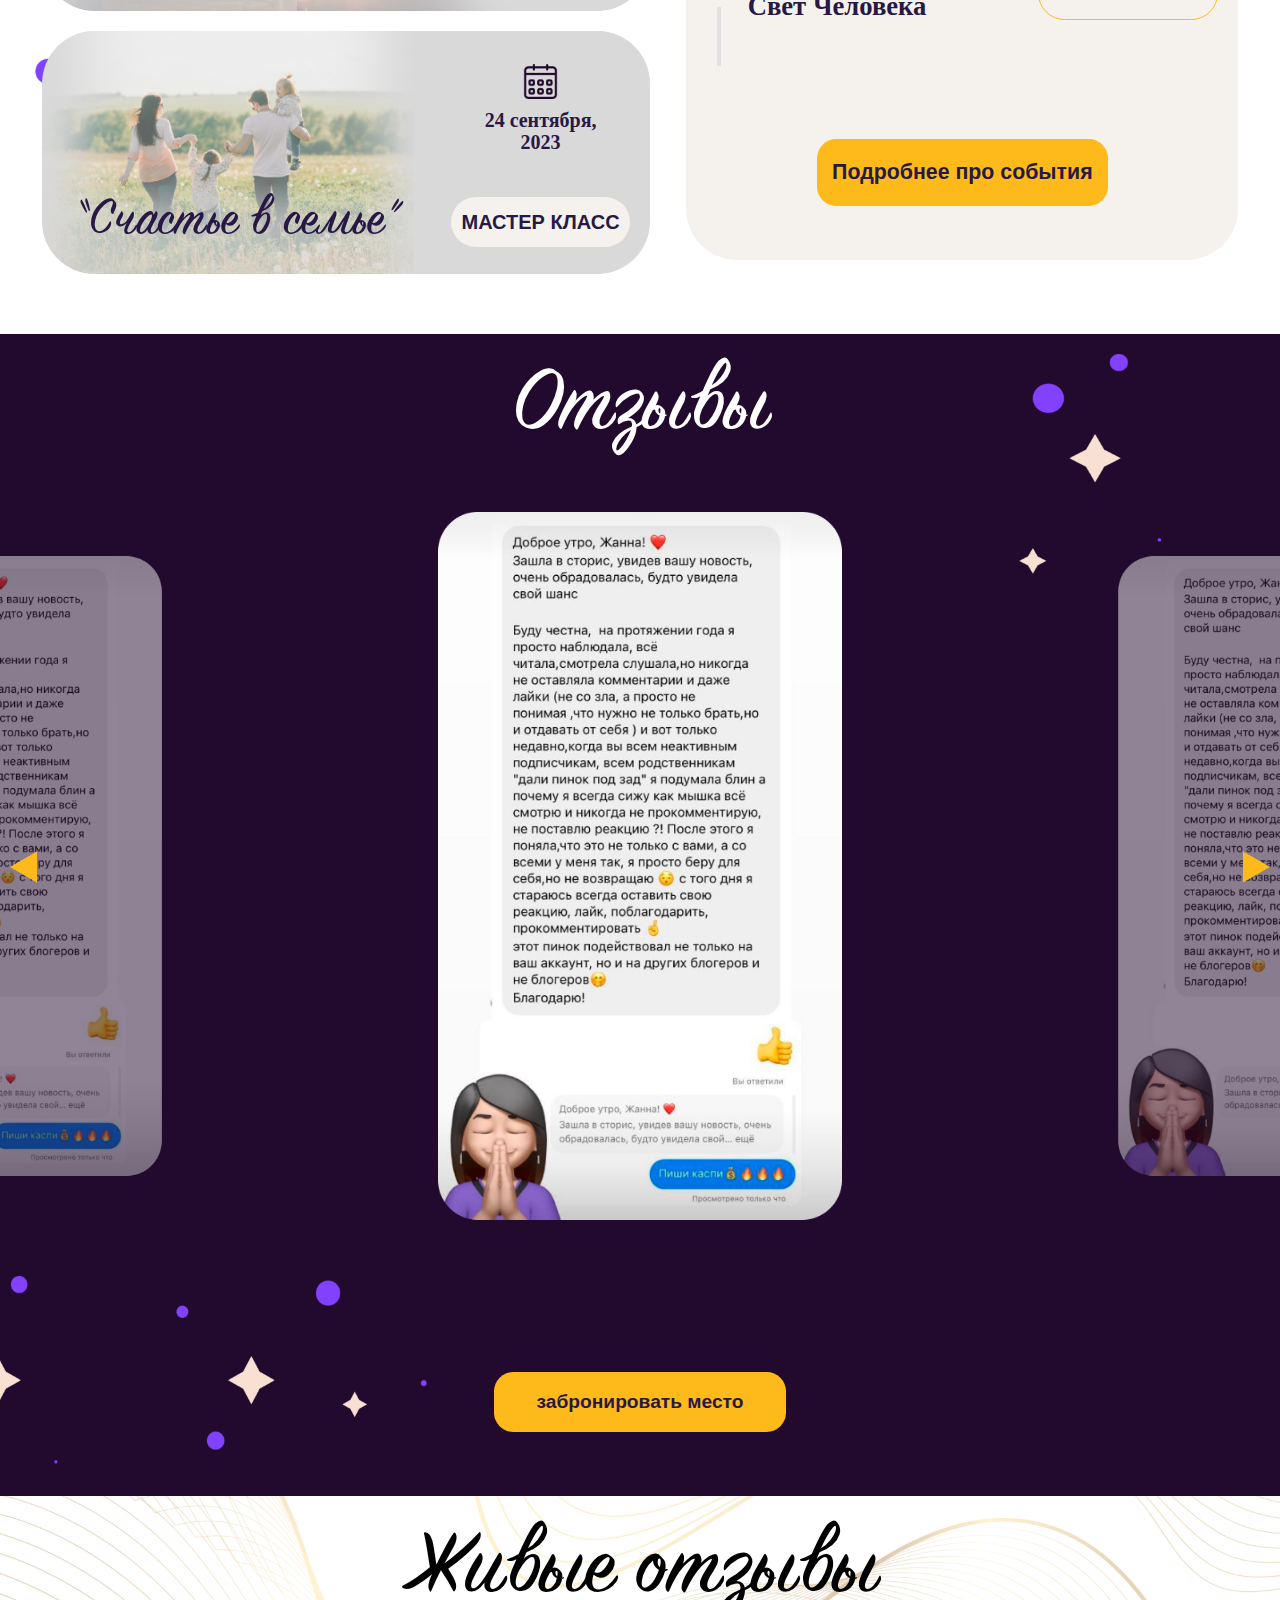
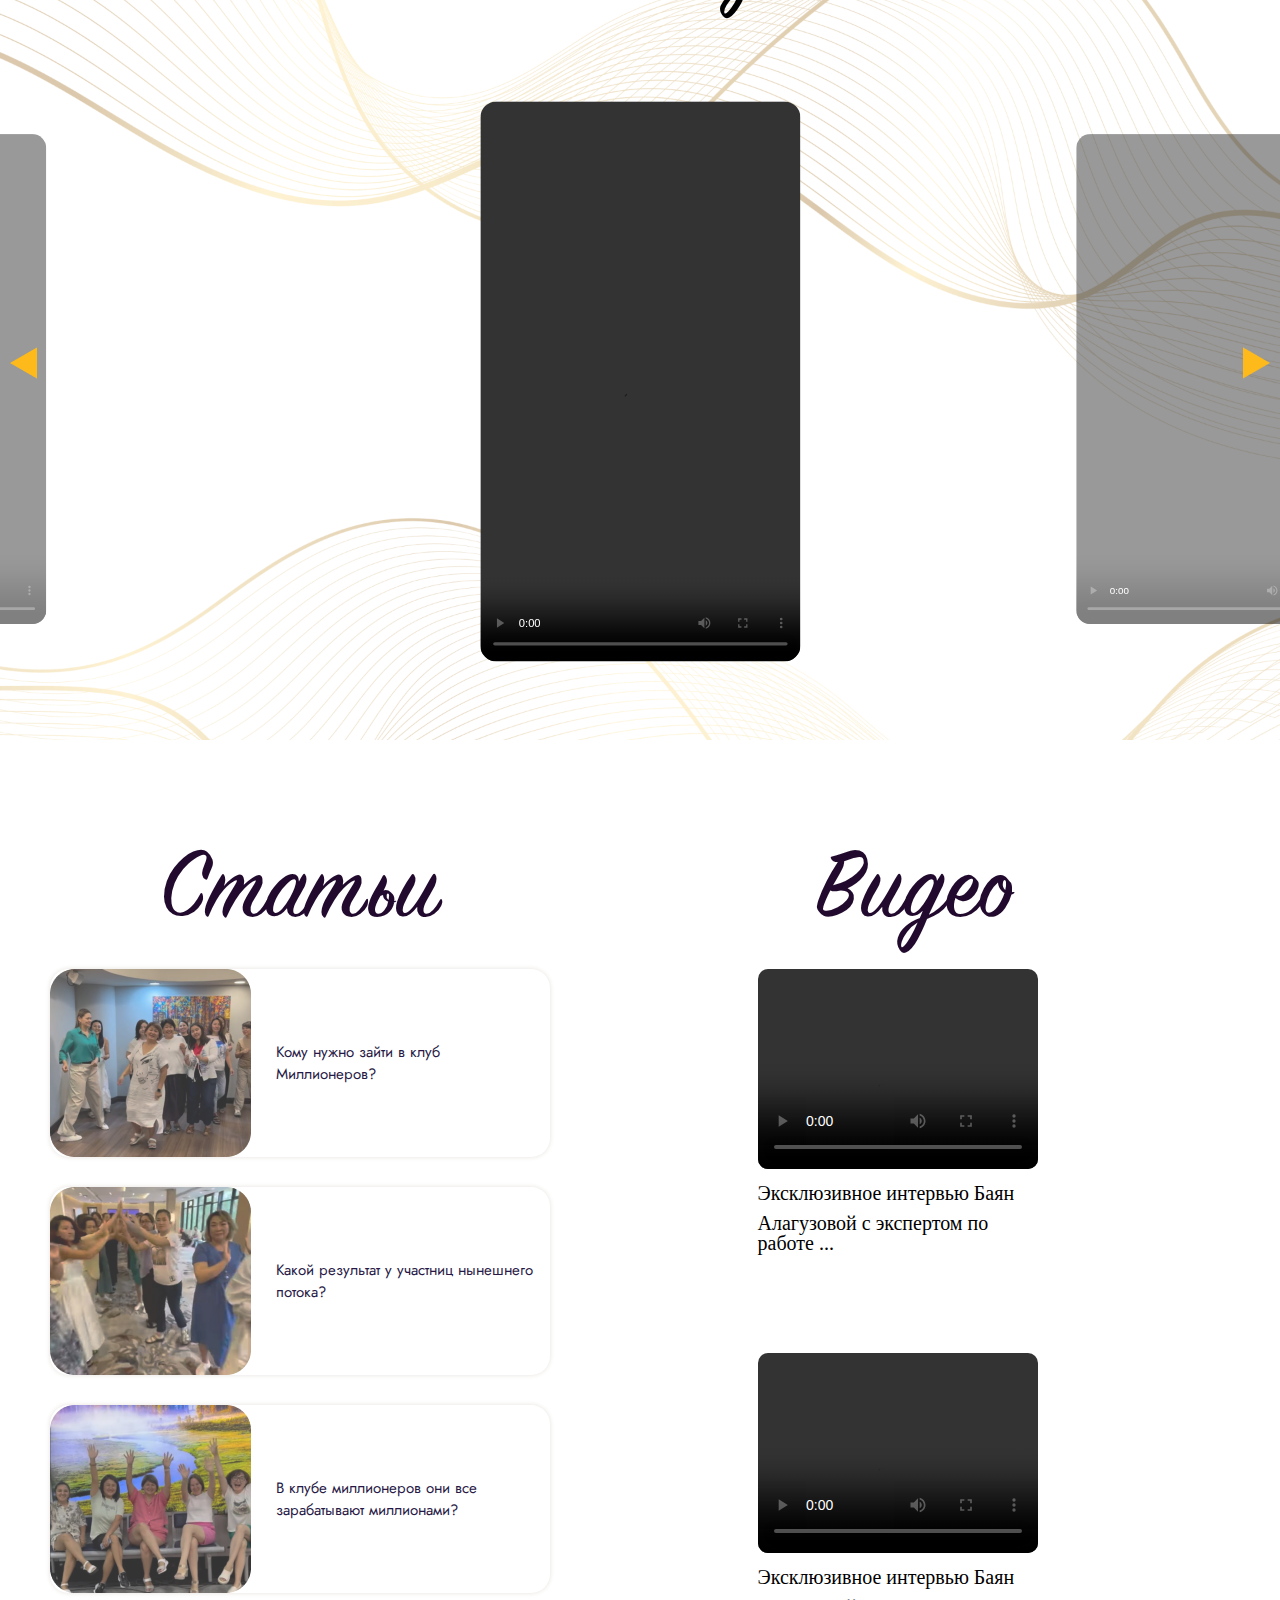
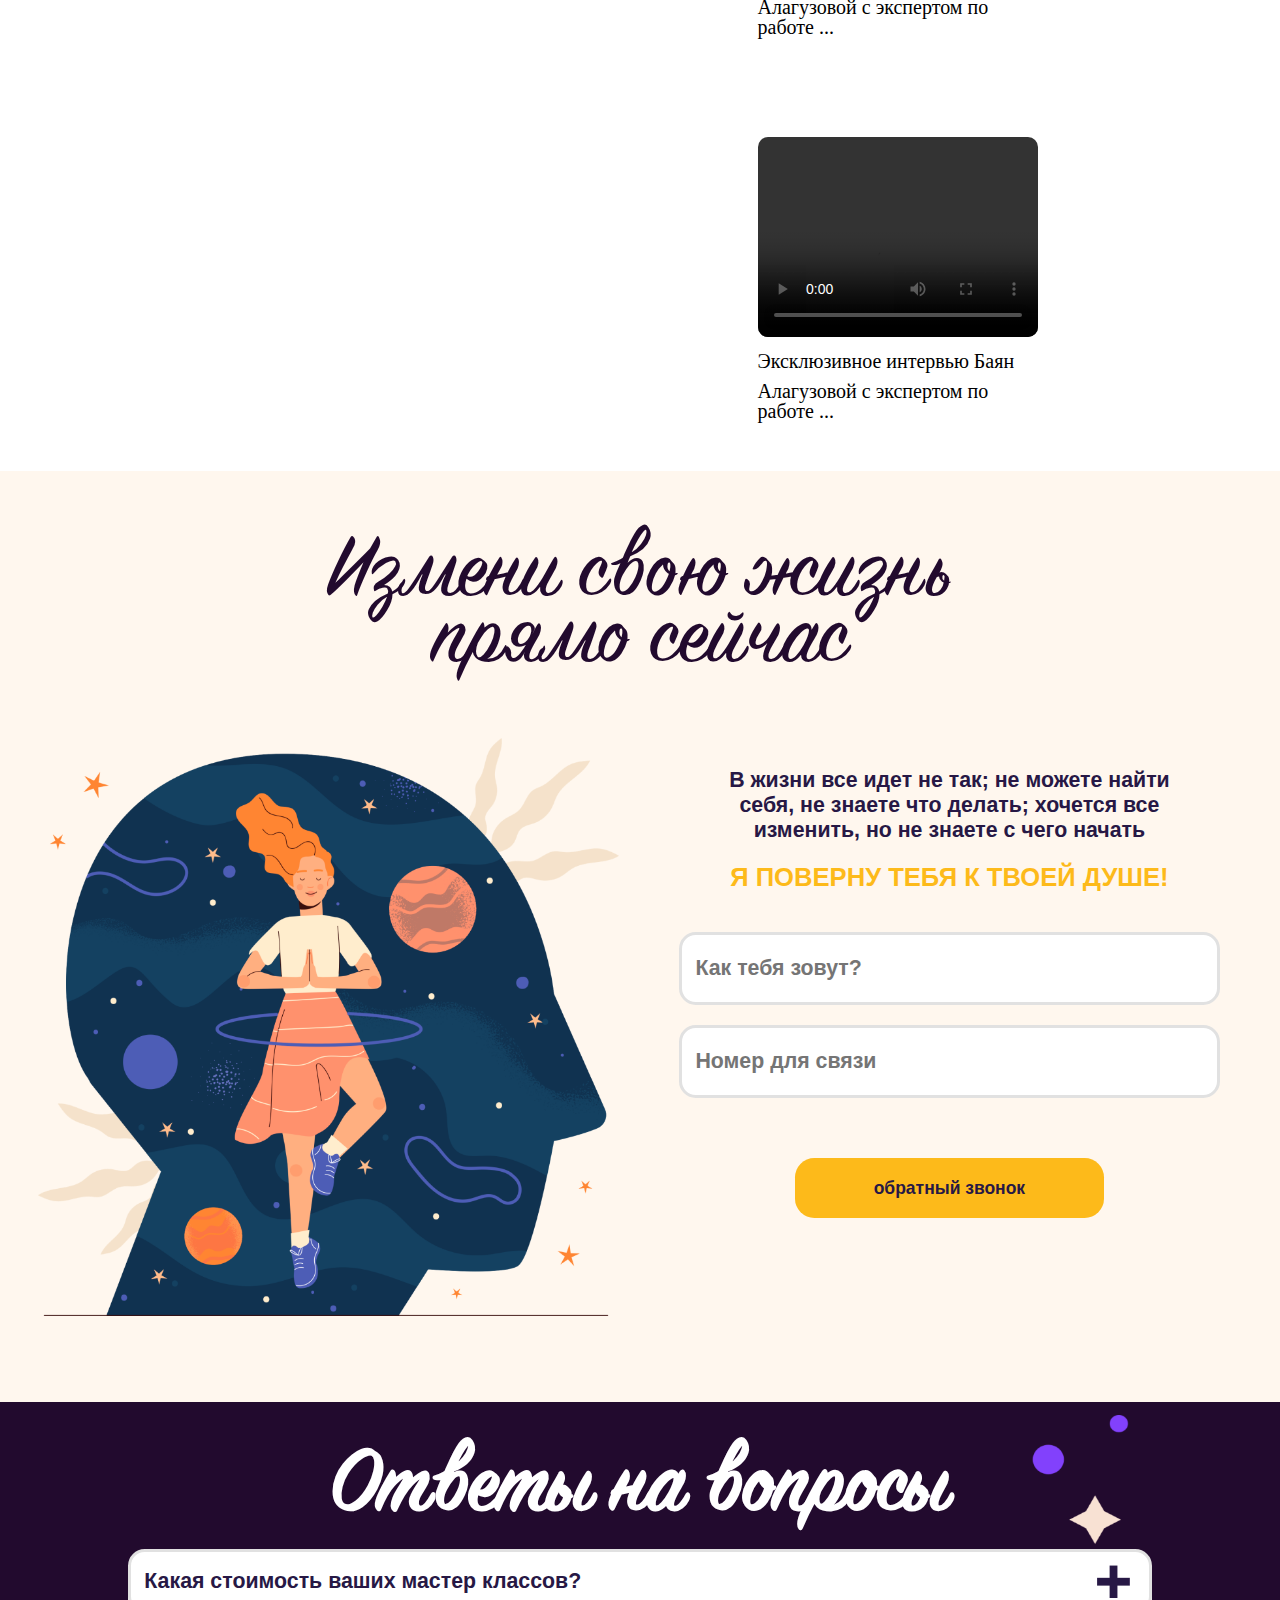
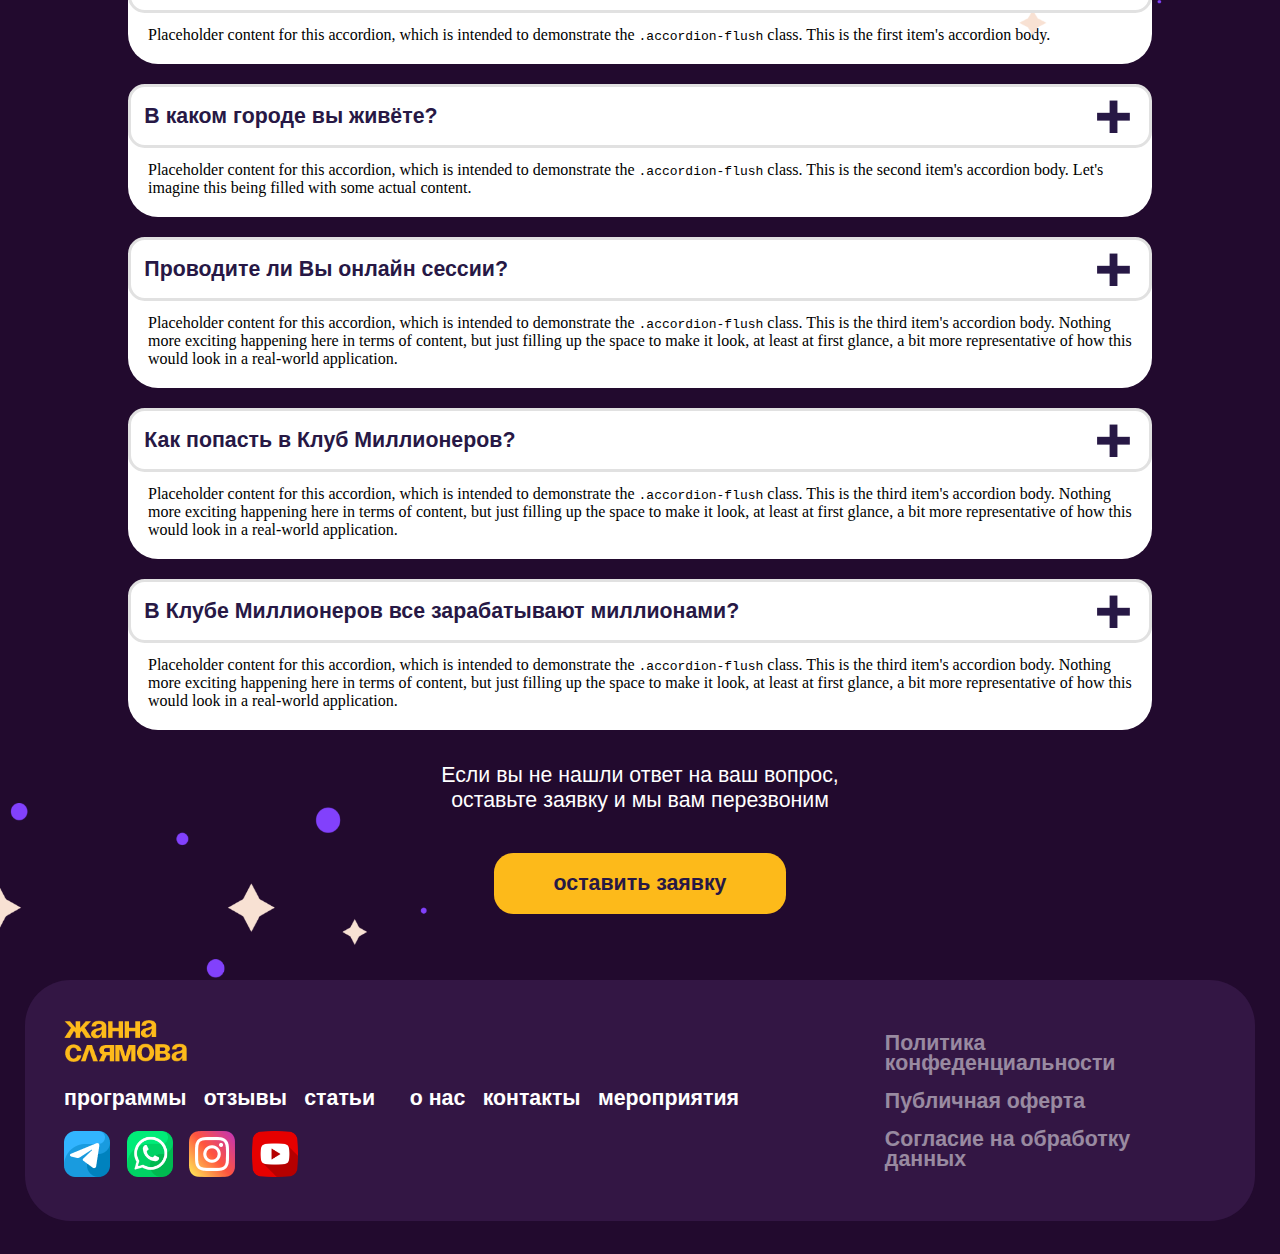
==== commit f8c0be3a: "asdf" ====
--- a/index.html
+++ b/index.html
@@ -529,28 +529,27 @@
             <h1 class="product_h1">Видео</h1>
             <div class="flex_video">
                 <div class="video_div">
-                    <video class="video_in_video" width="320" height="240" controls>
+                    <video class="video_in_video" width="280" height="200" controls>
                         <source src="movie.mp4" type="video/mp4">
                         <source src="movie.ogg" type="video/ogg">
                         Your browser does not support the video tag.
                     </video>
-                    <p class="text_in_video">фильм "Жанна. Проводник Души"</p>
-                    <p class="text_in_video">BIIK QAMAL</p>
+                    <p class="text_in_video">Эксклюзивное интервью Баян</p>
+                    <p class="text_in_video">Алагузовой с экспертом по работе ...</p>
                 </div>
 
                 <div class="video_div">
-                    <video class="video_in_video1" width="320" height="240" controls>
+                    <video class="video_in_video" width="280" height="200" controls>
                         <source src="movie.mp4" type="video/mp4">
                         <source src="movie.ogg" type="video/ogg">
                         Your browser does not support the video tag.
                     </video>
-                    <p class="text_in_video">Казаский род, культ предков и их</p>
-                    <p class="text_in_video">поддержка. Интервью Динары...</p>
-                </div>
-            </div>
-            <div class="flex_video">
+                    <p class="text_in_video">Эксклюзивное интервью Баян</p>
+                    <p class="text_in_video">Алагузовой с экспертом по работе ...</p>
+                </div>
+
                 <div class="video_div">
-                    <video class="video_in_video" width="320" height="240" controls>
+                    <video class="video_in_video" width="280" height="200" controls>
                         <source src="movie.mp4" type="video/mp4">
                         <source src="movie.ogg" type="video/ogg">
                         Your browser does not support the video tag.
--- a/style.css
+++ b/style.css
@@ -2182,6 +2182,8 @@
 .articles_video {
   display: flex;
   justify-content: space-around;
+  align-items: start;
+  gap: 50px;
   background-color: #fff;
   padding: 50px;
 }
@@ -2222,23 +2224,18 @@
   gap: 100px;
   margin-top: 30px;
 }
-
+.video_div{
+  width: 290px;
+}
 .video_in_video {
   border: none;
   border-radius: 10px;
 }
 
-.video_in_video1 {
-  border: none;
-  border-radius: 10px;
-}
 
 @media (max-width: 1339px) {
   .flex_video {
     margin-left: 25%;
-  }
-  .video_in_video1{
-    margin-top: -70px;
   }
 }
 @media (max-width: 1000px) {
@@ -2262,10 +2259,6 @@
     height: 150px;
     width: 250px;
   }
-  .video_in_video1 {
-    height: 150px;
-    width: 250px;
-  }
   .text_in_video {
     line-height: 10px;
     margin-top: 10px;
@@ -2290,10 +2283,6 @@
     width: 100%;
   }
   .video_in_video {
-    width: 100%;
-    height: 250px;
-  }
-  .video_in_video1 {
     width: 100%;
     height: 250px;
   }
@@ -3133,10 +3122,6 @@
   }
 }
 
-
-
-
-
 .header_background_filter{
   display: none;
   position: fixed;
@@ -3254,4 +3239,4 @@
   .bx-x-circle{
     font-size: 7vw;
   }
-}+}
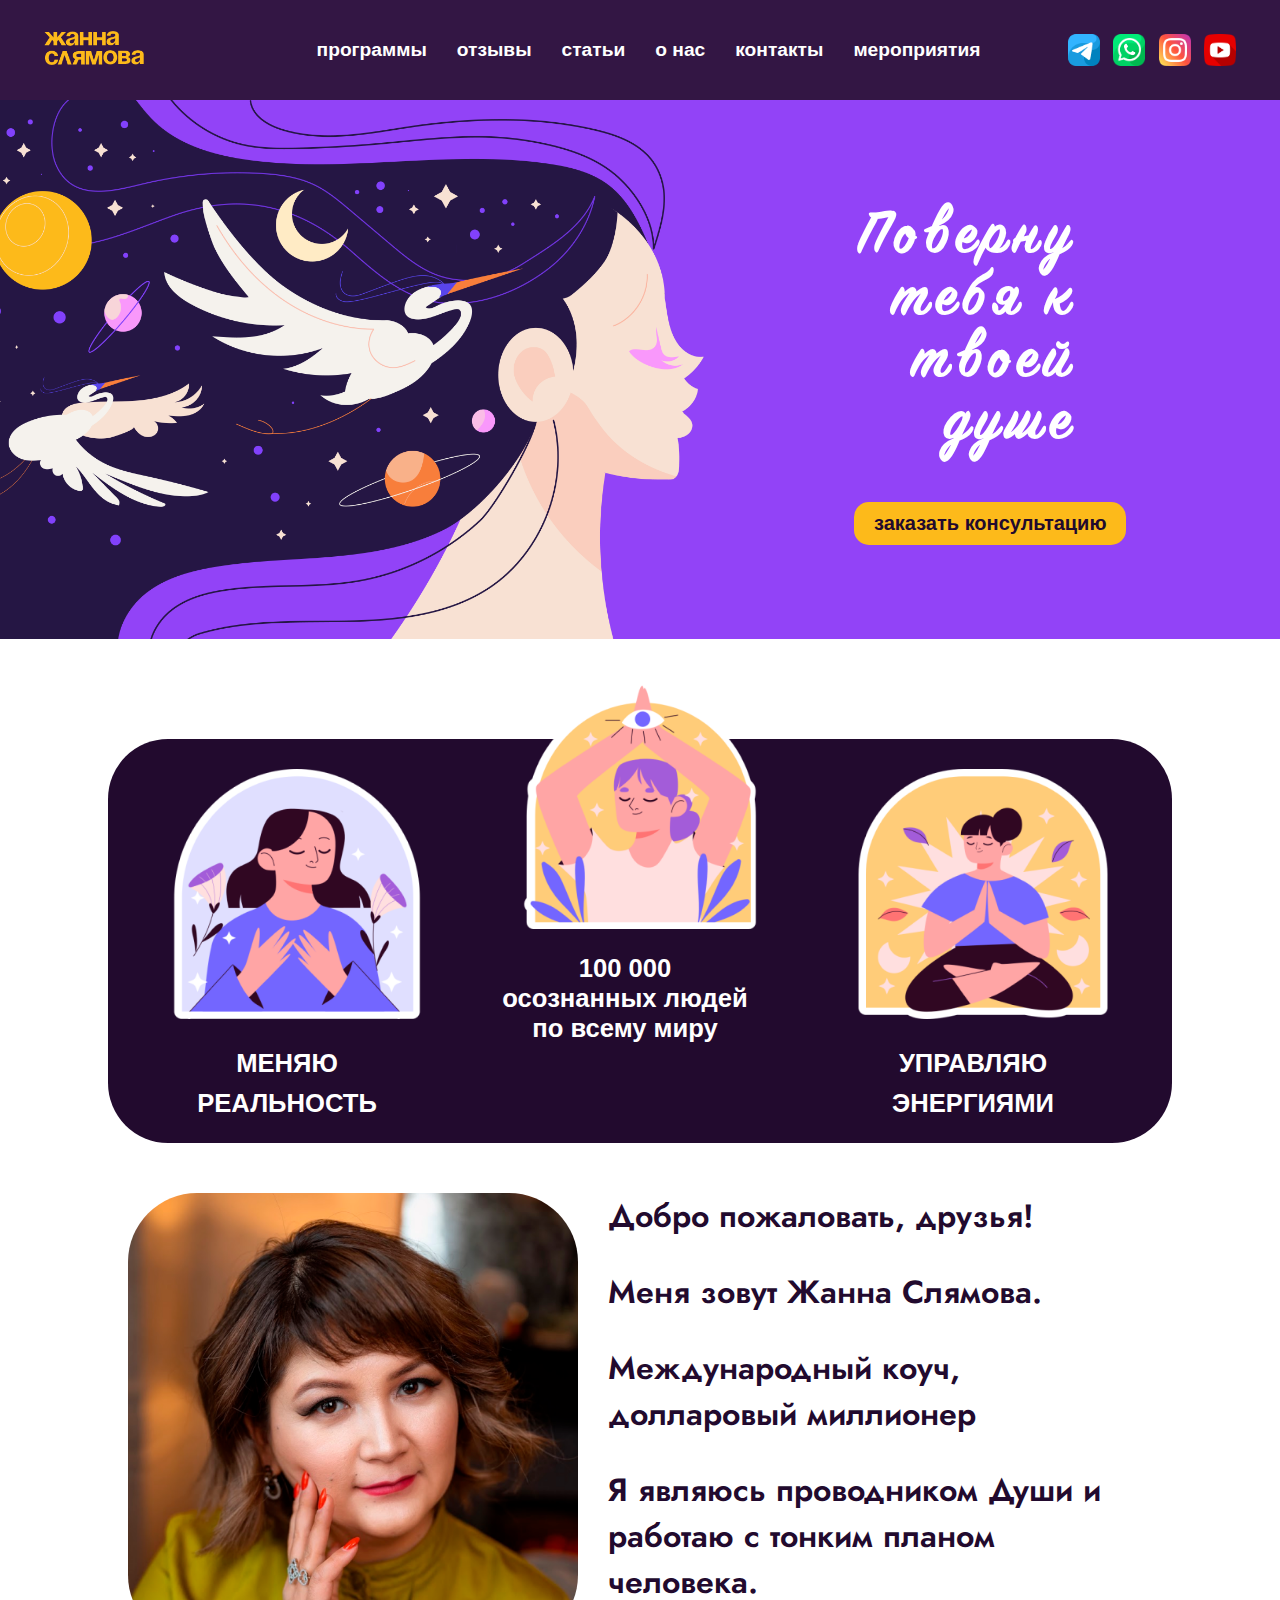
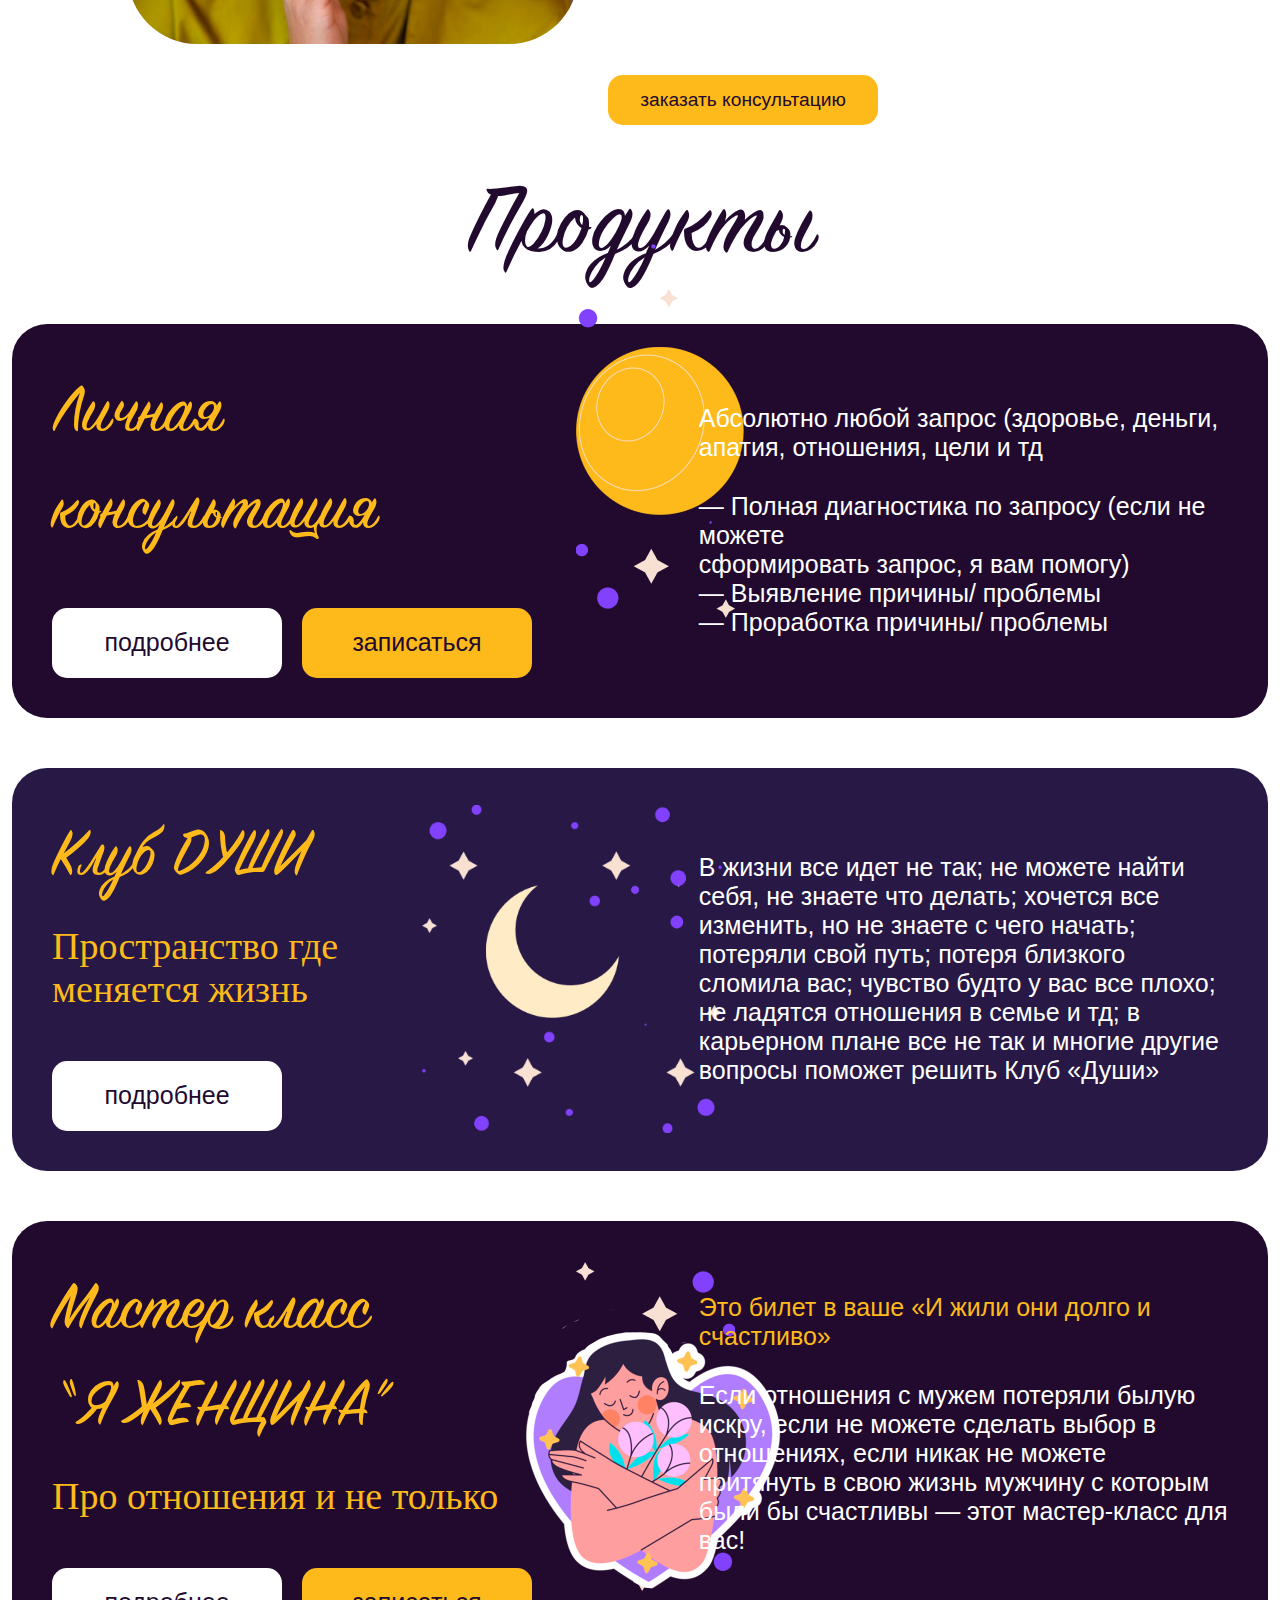
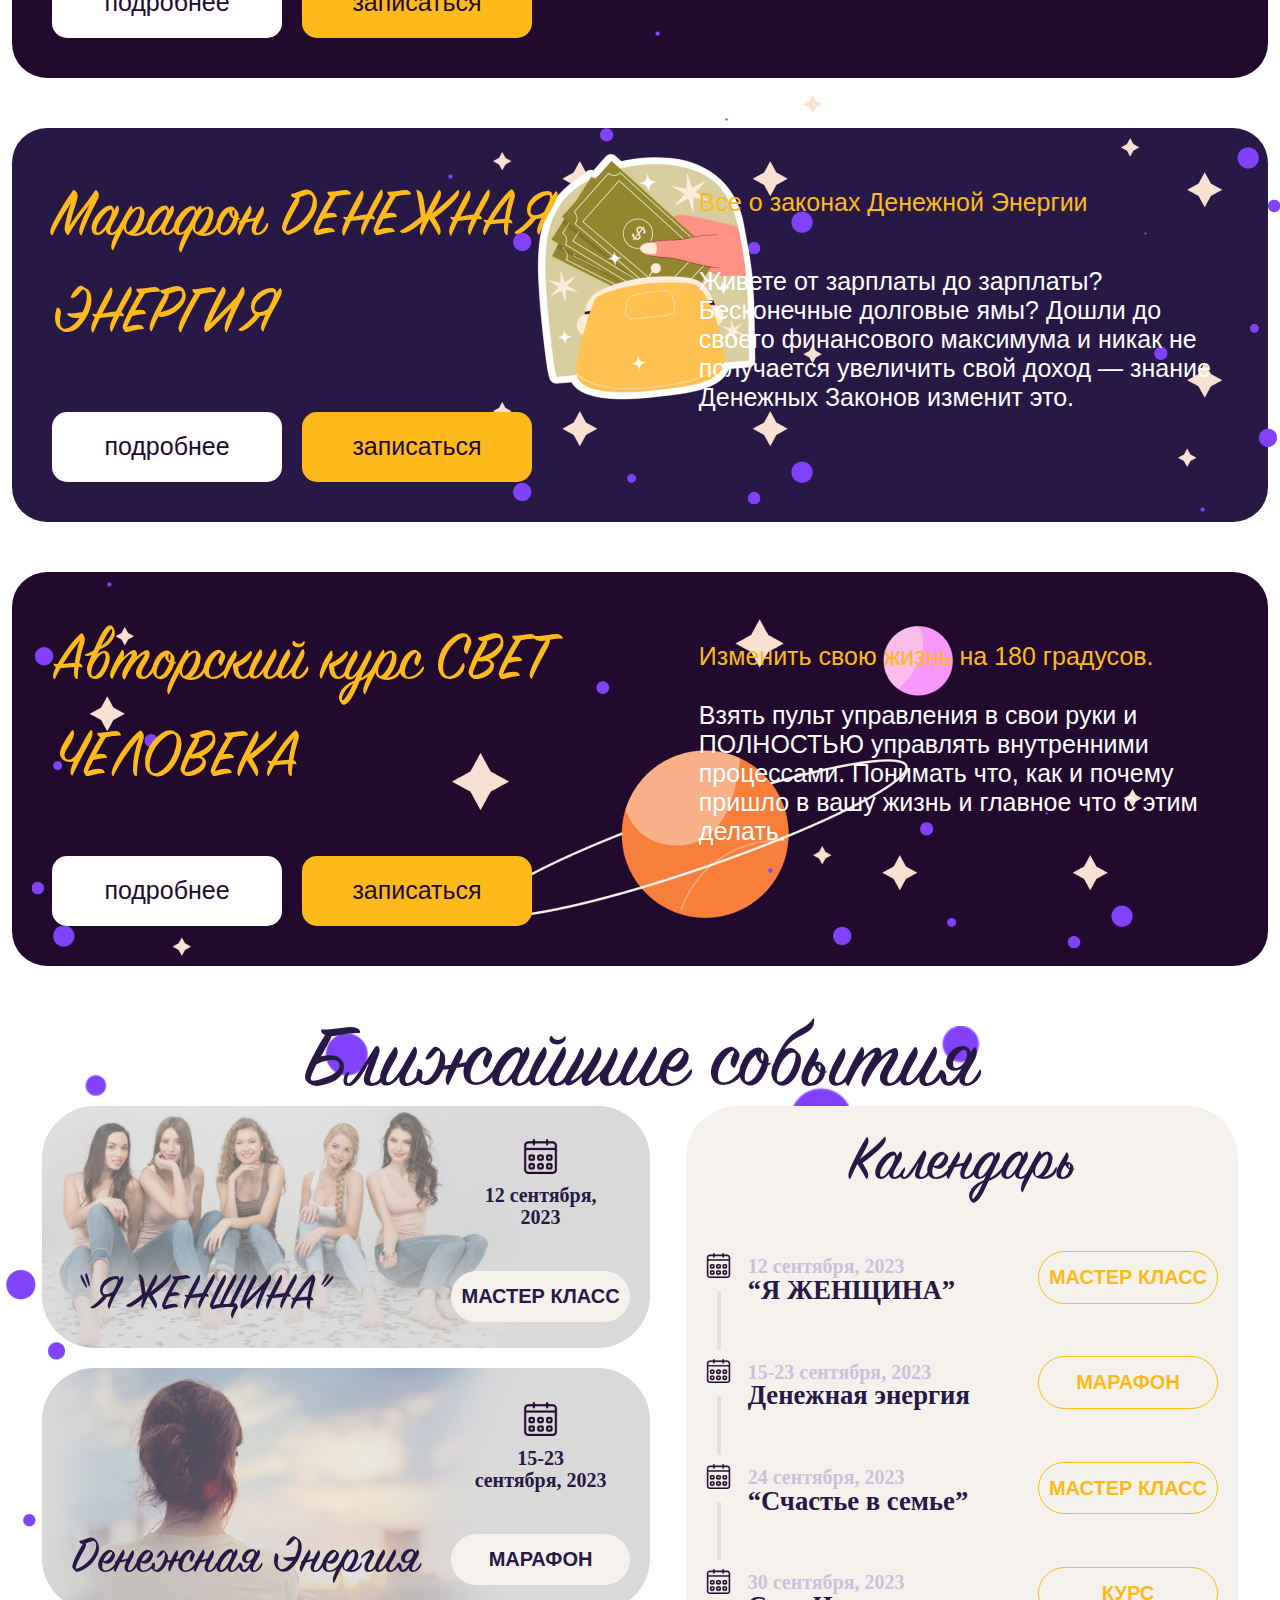
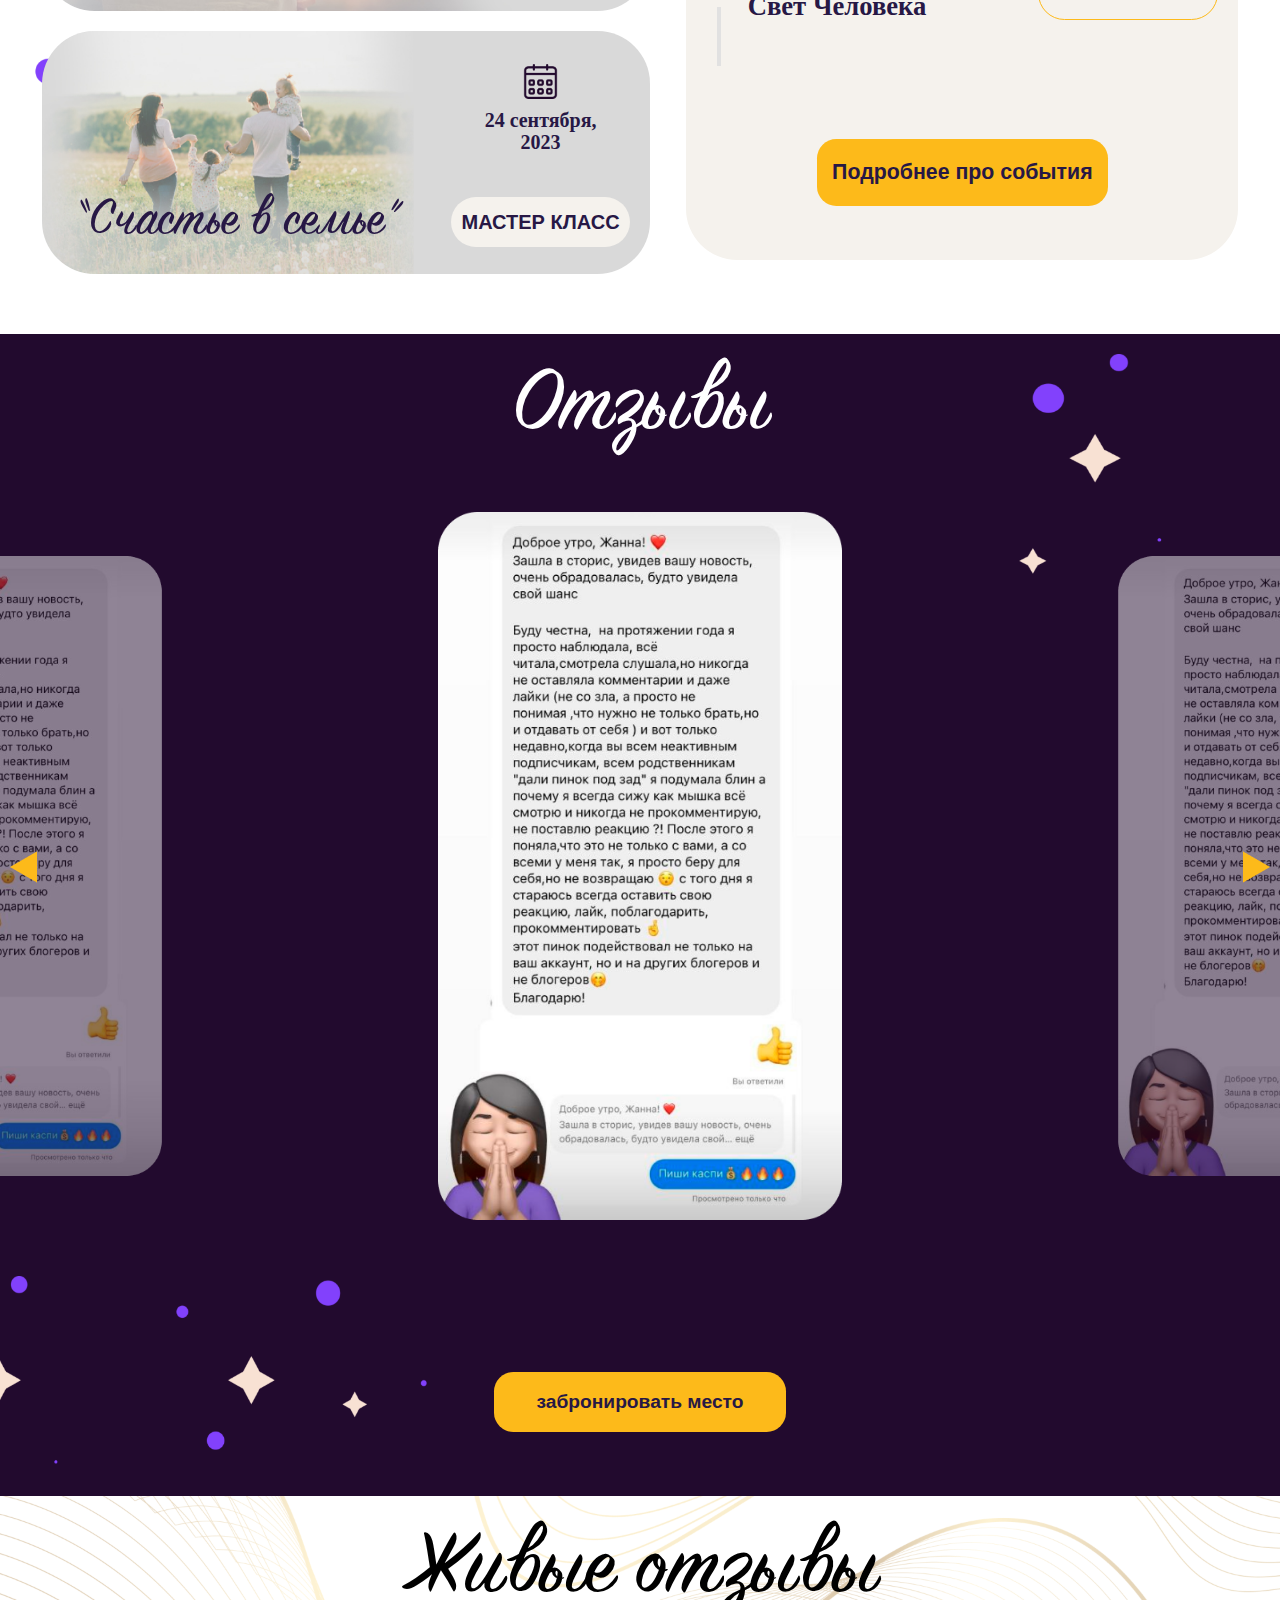
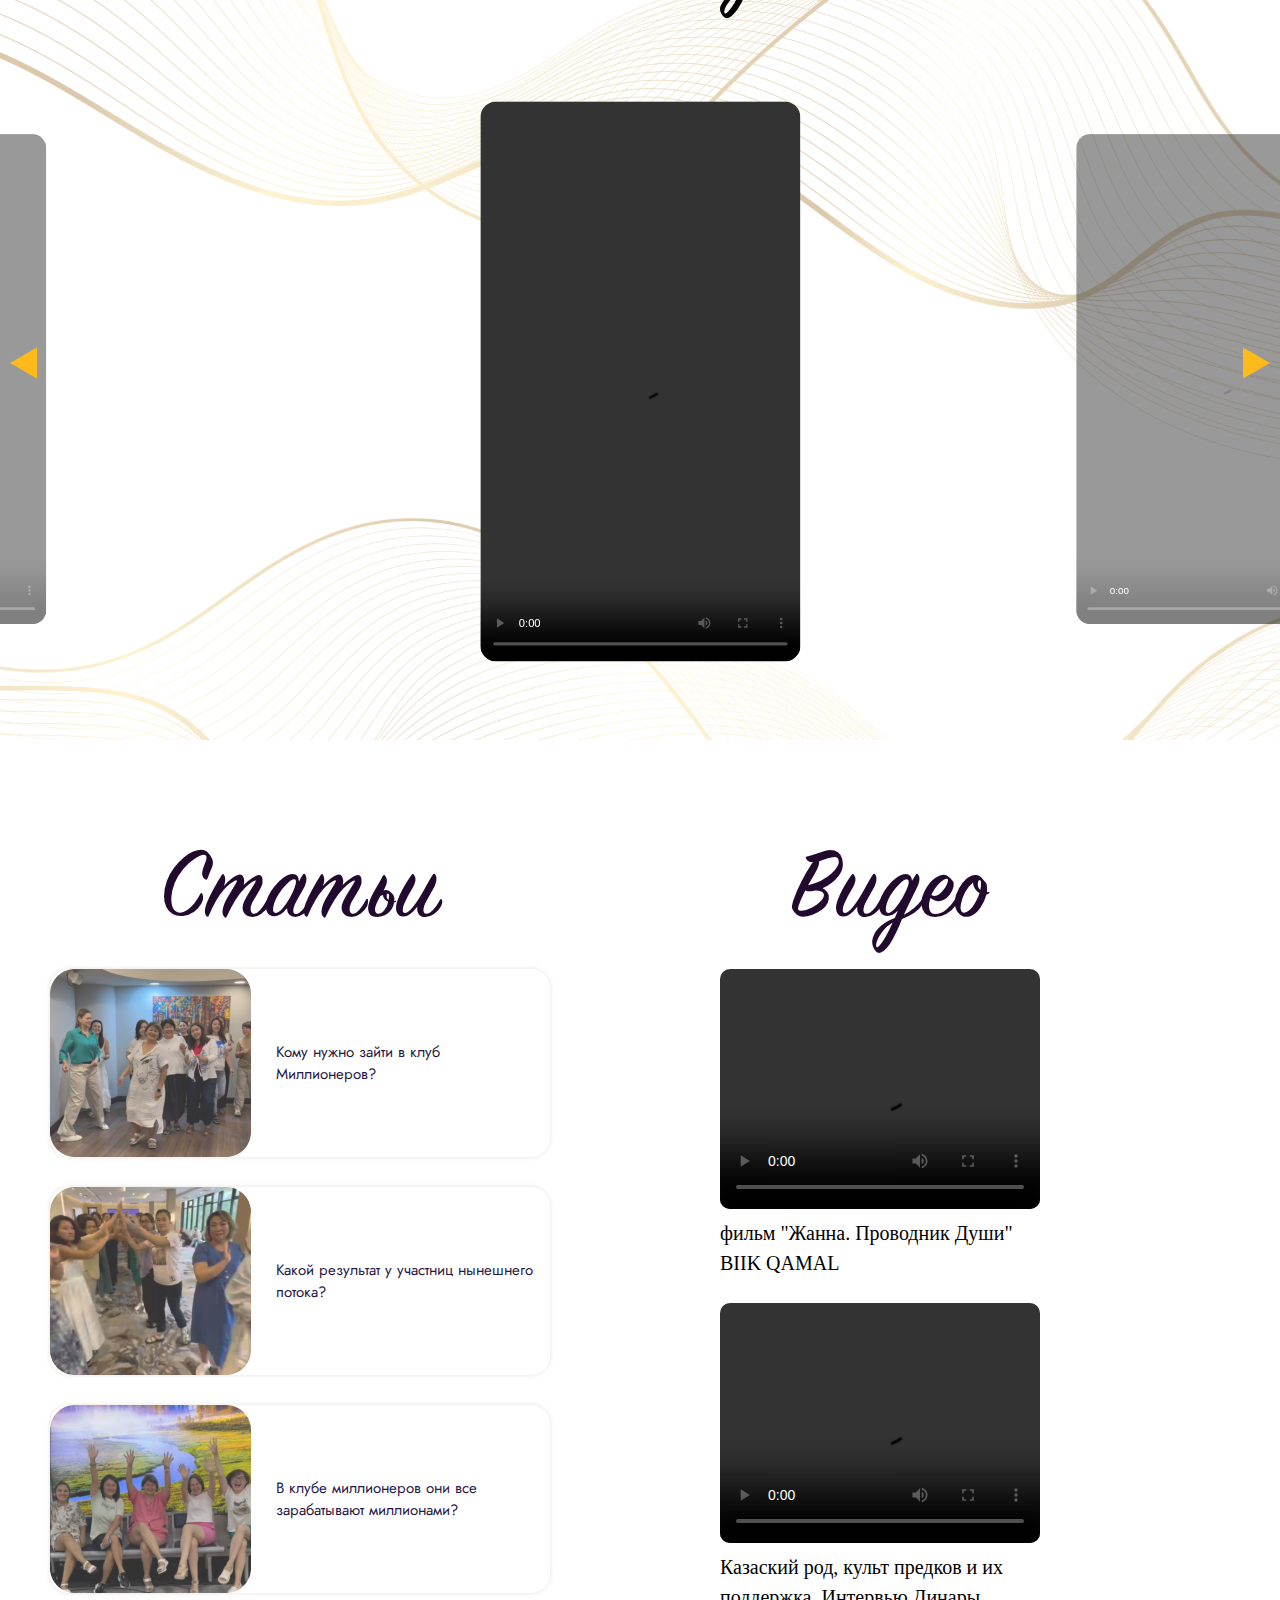
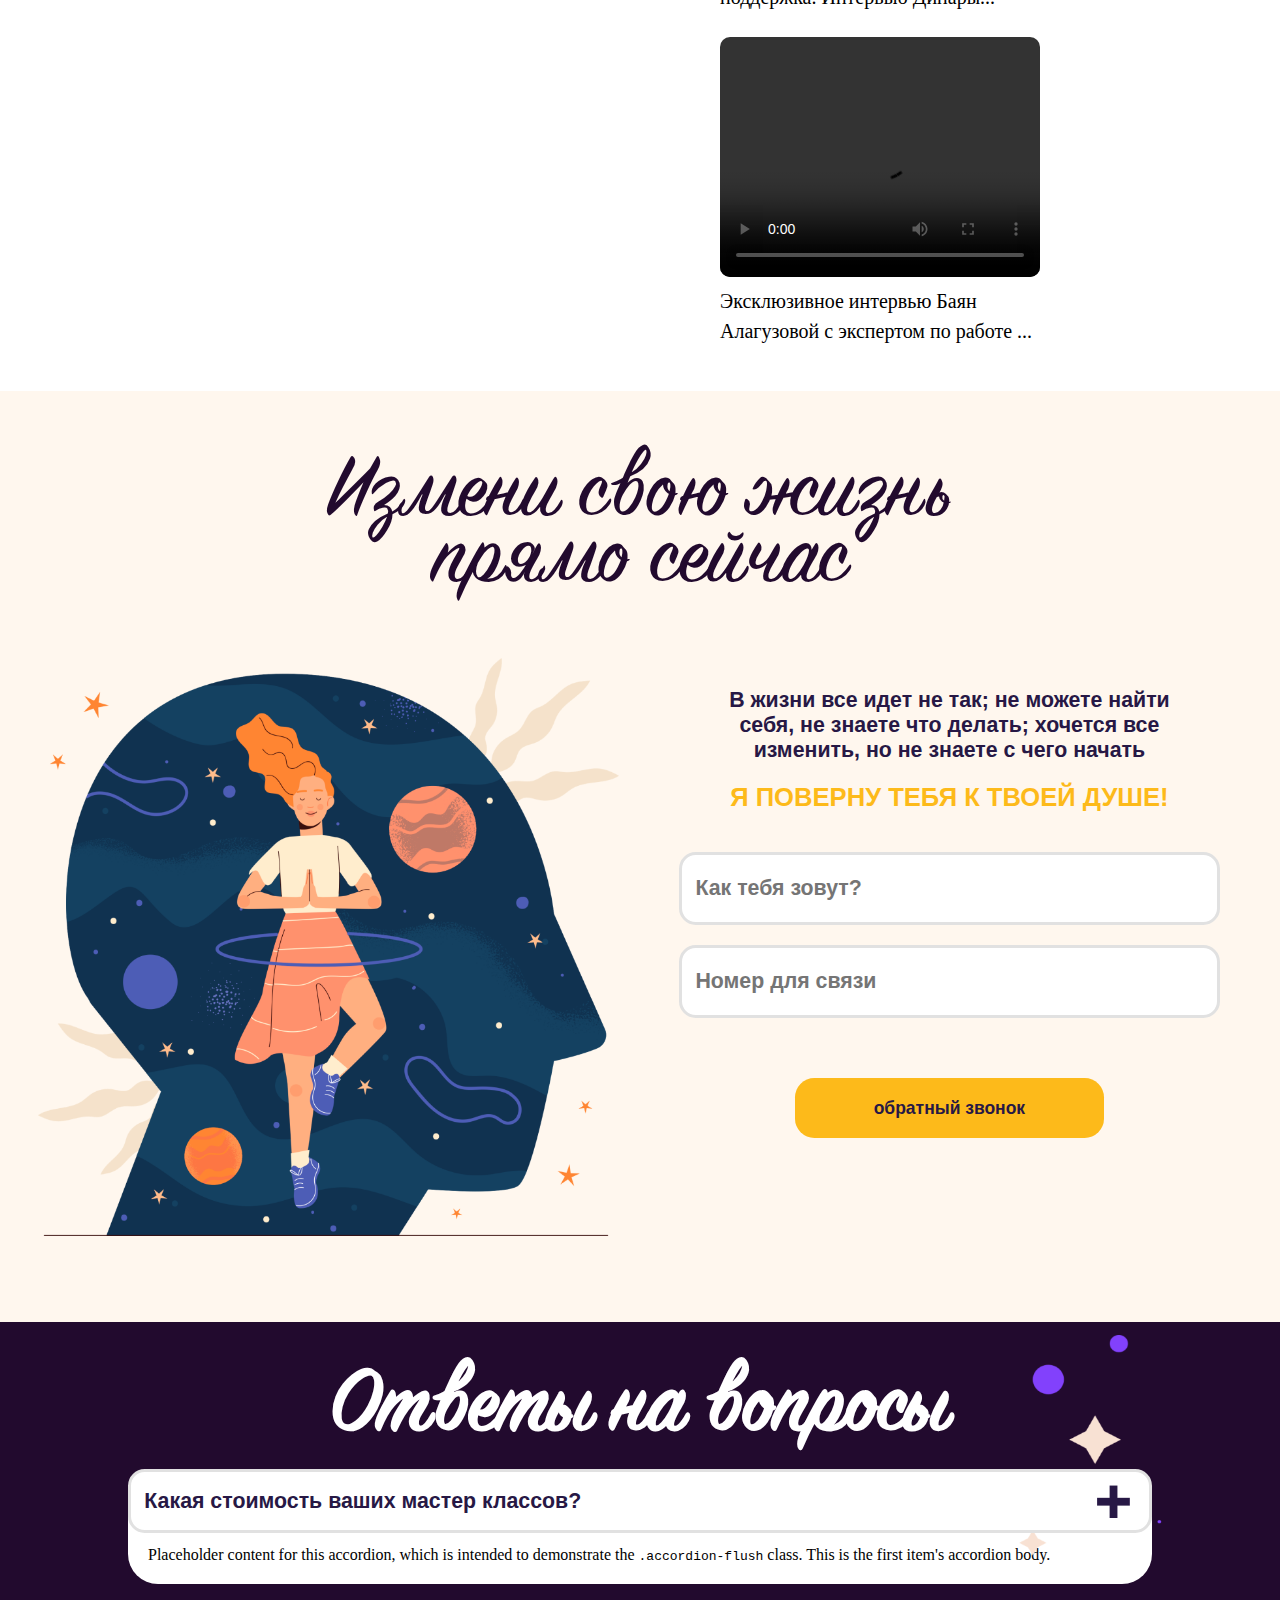
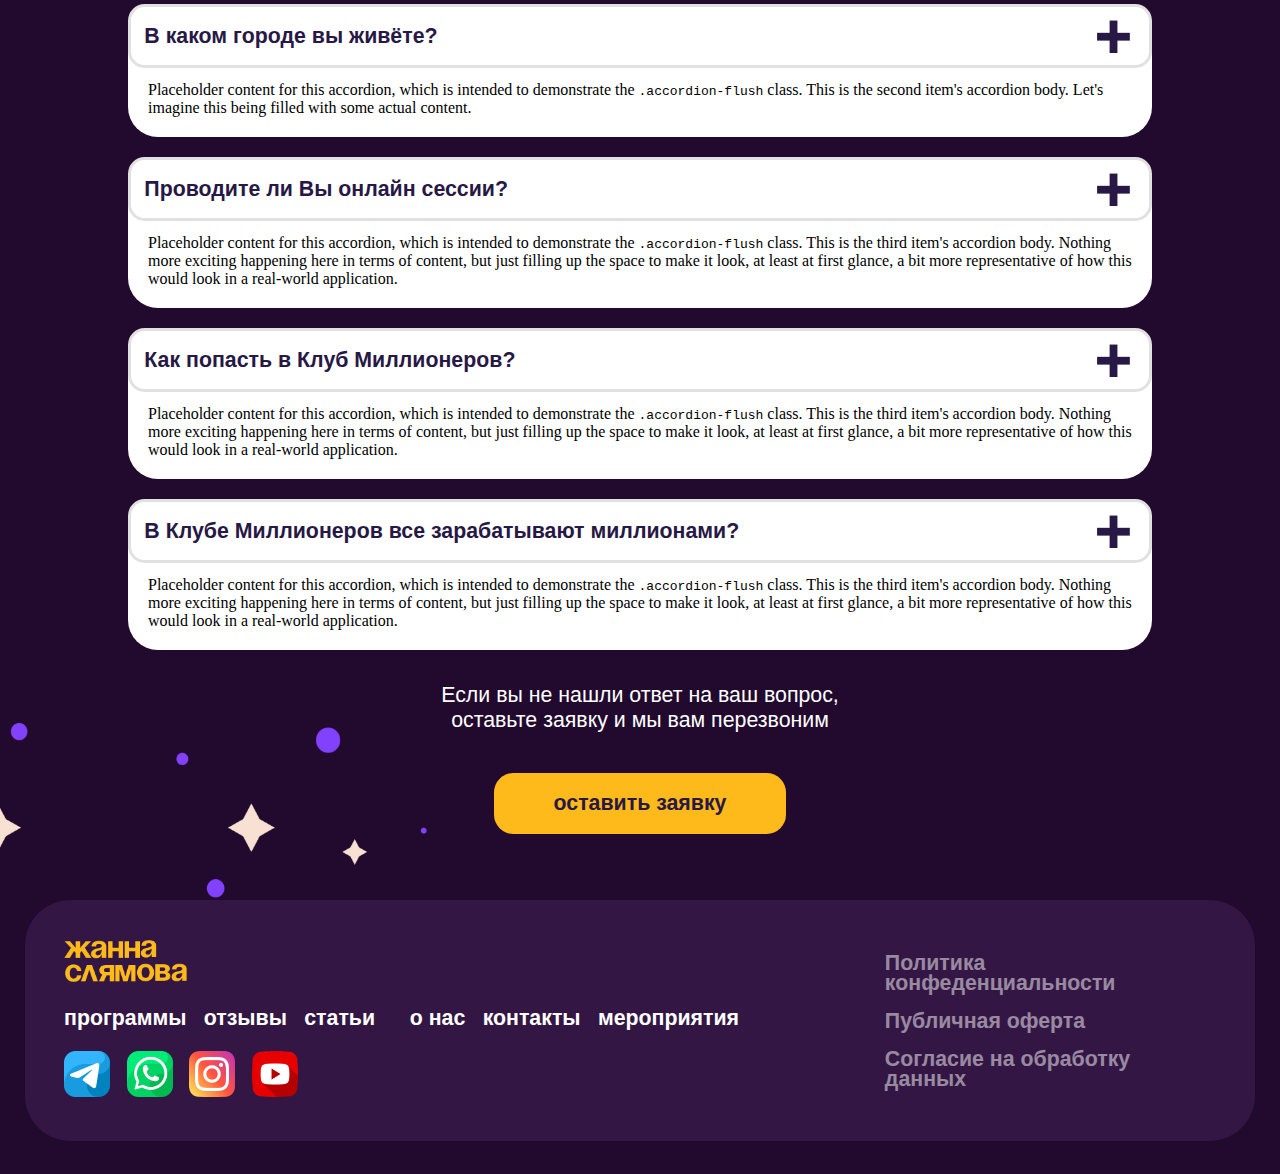
==== commit b053c726: "a" ====
--- a/index.html
+++ b/index.html
@@ -20,6 +20,7 @@
     <link href="https://cdn.jsdelivr.net/npm/bootstrap@5.3.1/dist/css/bootstrap.min.css" rel="stylesheet"
         integrity="sha384-4bw+/aepP/YC94hEpVNVgiZdgIC5+VKNBQNGCHeKRQN+PtmoHDEXuppvnDJzQIu9" crossorigin="anonymous">
     <link rel="stylesheet" href="swiper.css" />
+    <link rel="stylesheet" href="./modal.css">
 
 </head>
 
@@ -116,10 +117,34 @@
     </header>
 
 
-    <div class="header_background_filter">
-        <div class="header_modal">
+
+<div class="header_background_filter">
+    <div onclick="closeBtn()" class="close_btn_filter"><i class='bx bx-x-circle'></i></div>
+    <div class="header_page3_molochniy_modal" id="page1">
+        <center class="probudijenwinu_text_modal">Измени свою жизнь<br>
+            прямо сейчас</center>
+        <div class="header_page3_probudijenwinu_modal">
+            <img class="duwa_jenwini_img_modal" src="./media/image/Слой 1а 1 (1).png" alt="">
+            <div class="duwa_jenwini_df_modal">
+                <p class="text_duwa_modal">В жизни все идет не так; не можете найти<br> себя, не знаете что делать; хочется
+                    все<br> изменить, но не знаете с чего начать</p>
+                <h4 class="name_duwa_modal">Я ПОВЕРНУ ТЕБЯ К ТВОЕЙ ДУШЕ!</h4>
+                <input class="inp_name_modal" type="text" name="" id="" placeholder="Как тебя зовут?">
+                <input class="inp_number_modal" type="text" name="" id="" placeholder="Номер для связи">
+                <button class="btn_duwa_modal">обратный звонок</button>
+            </div>
+        </div>
+
+    </div>
+</div>
+    
+
+
+
+    <!-- <div class="header_background_filter">
+        <div class="header_modal"> -->
             <!-- <img class="filter_cosmos" src="./media/image/Слой 1а 1.png" alt=""> -->
-        <div onclick="closeBtn()" class="close_btn_filter"><i class='bx bx-x-circle'></i></div>
+        <!-- <div onclick="closeBtn()" class="close_btn_filter"><i class='bx bx-x-circle'></i></div>
         <center class="modal_questions">ОСТАЛИСЬ ВОПРОСЫ?</center>
         <p class="filter_text">Мы с радостью поможет вам!</p>
                 <input class="header_modal_inp" type="text" placeholder="Как тебя зовут?">
@@ -127,7 +152,7 @@
                 <input class="header_modal_inp" type="text" placeholder="Почтовый адрес">
                 <button class="header_modal_btn" type="submit">Отправлять</button>
         </div>
-    </div>
+    </div> -->
 
     <div class="reklama_user">
         <div class="reklama_card1">
@@ -529,27 +554,28 @@
             <h1 class="product_h1">Видео</h1>
             <div class="flex_video">
                 <div class="video_div">
-                    <video class="video_in_video" width="280" height="200" controls>
+                    <video class="video_in_video" width="320" height="240" controls>
                         <source src="movie.mp4" type="video/mp4">
                         <source src="movie.ogg" type="video/ogg">
                         Your browser does not support the video tag.
                     </video>
-                    <p class="text_in_video">Эксклюзивное интервью Баян</p>
-                    <p class="text_in_video">Алагузовой с экспертом по работе ...</p>
+                    <p class="text_in_video">фильм "Жанна. Проводник Души"</p>
+                    <p class="text_in_video">BIIK QAMAL</p>
                 </div>
 
                 <div class="video_div">
-                    <video class="video_in_video" width="280" height="200" controls>
+                    <video class="video_in_video1" width="320" height="240" controls>
                         <source src="movie.mp4" type="video/mp4">
                         <source src="movie.ogg" type="video/ogg">
                         Your browser does not support the video tag.
                     </video>
-                    <p class="text_in_video">Эксклюзивное интервью Баян</p>
-                    <p class="text_in_video">Алагузовой с экспертом по работе ...</p>
-                </div>
-
+                    <p class="text_in_video">Казаский род, культ предков и их</p>
+                    <p class="text_in_video">поддержка. Интервью Динары...</p>
+                </div>
+            </div>
+            <div class="flex_video">
                 <div class="video_div">
-                    <video class="video_in_video" width="280" height="200" controls>
+                    <video class="video_in_video" width="320" height="240" controls>
                         <source src="movie.mp4" type="video/mp4">
                         <source src="movie.ogg" type="video/ogg">
                         Your browser does not support the video tag.
--- a/style.css
+++ b/style.css
@@ -15,7 +15,9 @@
 .media_toggle {
   margin-right: -40px;
 }
-*, ::after, ::before {
+*,
+::after,
+::before {
   box-sizing: content-box !important;
 }
 body {
@@ -24,7 +26,6 @@
 button {
   font-family: "PT Sans Caption", sans-serif !important;
 }
-
 
 /* navbar */
 .navbar {
@@ -52,9 +53,8 @@
     justify-content: space-between !important;
   }
   .navbar .logo {
-    width: 30% !important; 
-  }
-
+    width: 30% !important;
+  }
 }
 .navbar .nav-link {
   display: flex;
@@ -82,14 +82,13 @@
   letter-spacing: 0em;
   text-align: right;
   color: rgba(255, 255, 255, 1);
-  
-}
-.nav:hover{
-  color: #FDBA1A;
-}
-.nav_media:active{
-  color: #FDBA1A;
-  transition: .3s !important;
+}
+.nav:hover {
+  color: #fdba1a;
+}
+.nav_media:active {
+  color: #fdba1a;
+  transition: 0.3s !important;
 }
 .navbar a {
   text-decoration: none;
@@ -173,19 +172,19 @@
   .navbar li {
     font-size: 15px;
   }
-  #logo1{
+  #logo1 {
     width: 80px;
   }
 }
 
 /* header glavniy */
 
-@media (max-width:2560px) {
-  .glavniy_img{
+@media (max-width: 2560px) {
+  .glavniy_img {
     width: 55% !important;
   }
 }
-@media (max-width:900px) {
+@media (max-width: 900px) {
   .header_glavniy {
     display: flex;
     align-items: center;
@@ -196,7 +195,7 @@
     /* z-index: -1; */
   }
 }
-@media (max-width:700px) {
+@media (max-width: 700px) {
   .header_glavniy {
     display: flex;
     align-items: center;
@@ -207,7 +206,7 @@
     /* z-index: -1; */
   }
 }
-@media (max-width:500px) {
+@media (max-width: 500px) {
   .header_glavniy {
     display: flex;
     align-items: center;
@@ -218,7 +217,7 @@
     /* z-index: -1; */
   }
 }
-@media (max-width:400px) {
+@media (max-width: 400px) {
   .header_glavniy {
     display: flex;
     align-items: center;
@@ -254,14 +253,14 @@
   position: relative;
   top: 20px;
 }
-.glavniy_text{
+.glavniy_text {
   margin-right: 30px;
 }
 
-@media (max-width:500px) {
+@media (max-width: 500px) {
   .header_button {
     margin-top: 0px !important;
-    padding: 5px 5px  !important;
+    padding: 5px 5px !important;
   }
 }
 .text_header {
@@ -305,8 +304,8 @@
 
 @media (max-width: 721px) {
   .header_button {
-padding: 7px 10px;
-font-size: 2vw;
+    padding: 7px 10px;
+    font-size: 2vw;
   }
 }
 
@@ -324,83 +323,83 @@
 
 /* reklama joyi */
 
-@media (max-width:2560px) {
-    .reklama_text1{
-        font-size: 1.172vw !important;
-        font-family: 'PT Sans Caption', sans-serif;
-        width: 250px;
-        line-height: 40px !important;
-        margin-top: 20px !important;
-        }
-
-        .reklama_text2{
-            font-size: 1.172vw !important;
-            font-family: 'PT Sans Caption', sans-serif;
-            width: 250px;
-            line-height: 40px;
-            margin-top: 20px !important;
-            }
-        
-        .reklama_text3{
-                font-size: 1.172vw !important;
-                font-family: 'PT Sans Caption', sans-serif;
-                width: 250px;
-                line-height: 40px !important;
-                margin-top: 20px !important;
-            }
-
-}
-
-@media (max-width:1334px) {
-    .reklama_text1{
-        font-size: 2vw !important;
-        }
-        
-        .reklama_text2{
-            font-size: 2vw !important;
-            }
-        
-        .reklama_text3{
-                font-size: 2vw !important;
-            }
-}
-
-.reklama_text1{
-    font-family: 'PT Sans Caption', sans-serif;
+@media (max-width: 2560px) {
+  .reklama_text1 {
+    font-size: 1.172vw !important;
+    font-family: "PT Sans Caption", sans-serif;
     width: 250px;
-    line-height: 30px;
-    margin-top: 10px;
-    }
-    
-    .reklama_text2{
-        font-family: 'PT Sans Caption', sans-serif;
-        width: 250px;
-        line-height: 30px;
-        margin-top: 10px;
-        }
-    
-    .reklama_text3{
-            font-family: 'PT Sans Caption', sans-serif;
-            width: 250px;
-            line-height: 30px;
-            margin-top: 10px;
-        }
-
-.reklama_user{
-display: flex;
-justify-content: space-around;
-align-items: center;
-flex-wrap: wrap;
-background-color: #220A2E;
-height: auto;
-color: white;
-width: 80%;
-margin: auto;
-border-radius: 60px;
-margin-top: 100px;
-margin-bottom: 10px;
-text-align: center;
-padding: 20px;}
+    line-height: 40px !important;
+    margin-top: 20px !important;
+  }
+
+  .reklama_text2 {
+    font-size: 1.172vw !important;
+    font-family: "PT Sans Caption", sans-serif;
+    width: 250px;
+    line-height: 40px;
+    margin-top: 20px !important;
+  }
+
+  .reklama_text3 {
+    font-size: 1.172vw !important;
+    font-family: "PT Sans Caption", sans-serif;
+    width: 250px;
+    line-height: 40px !important;
+    margin-top: 20px !important;
+  }
+}
+
+@media (max-width: 1334px) {
+  .reklama_text1 {
+    font-size: 2vw !important;
+  }
+
+  .reklama_text2 {
+    font-size: 2vw !important;
+  }
+
+  .reklama_text3 {
+    font-size: 2vw !important;
+  }
+}
+
+.reklama_text1 {
+  font-family: "PT Sans Caption", sans-serif;
+  width: 250px;
+  line-height: 30px;
+  margin-top: 10px;
+}
+
+.reklama_text2 {
+  font-family: "PT Sans Caption", sans-serif;
+  width: 250px;
+  line-height: 30px;
+  margin-top: 10px;
+}
+
+.reklama_text3 {
+  font-family: "PT Sans Caption", sans-serif;
+  width: 250px;
+  line-height: 30px;
+  margin-top: 10px;
+}
+
+.reklama_user {
+  display: flex;
+  justify-content: space-around;
+  align-items: center;
+  flex-wrap: wrap;
+  background-color: #220a2e;
+  height: auto;
+  color: white;
+  width: 80%;
+  margin: auto;
+  border-radius: 60px;
+  margin-top: 100px;
+  margin-bottom: 10px;
+  text-align: center;
+  padding: 20px;
+}
 
 .reklama_card3_div {
   display: flex;
@@ -412,18 +411,15 @@
   width: 250px;
 }
 
-
-
-
-     .reklama_card1{
-            margin-top: 10px;
-            width: 270px;
-    }
-
-    .reklama_card2{
-        margin-top: -160px;
-        width: 280px;
-    }
+.reklama_card1 {
+  margin-top: 10px;
+  width: 270px;
+}
+
+.reklama_card2 {
+  margin-top: -160px;
+  width: 280px;
+}
 .reklama_text1 {
   font-size: 2vw;
   font-family: "AGOpusHighResolution", sans-serif;
@@ -562,288 +558,285 @@
   }
 }
 
-@media (max-width:425px) {
-  .reklama_user{
+@media (max-width: 425px) {
+  .reklama_user {
     display: block;
   }
-  .reklama_card1{
+  .reklama_card1 {
     width: 90%;
     margin: auto;
-
-  }
-  .reklama_text1{
+  }
+  .reklama_text1 {
     font-size: 5vw !important;
     margin: auto !important;
     width: 100%;
   }
-  .reklama_img{
+  .reklama_img {
     width: 150px;
     margin: auto;
     margin-bottom: 10px;
   }
 
-  .reklama_card2{
+  .reklama_card2 {
     width: 90%;
     margin: auto;
     margin-top: 20px;
-    margin-bottom: 20px;  
-  }
-  .reklama_text2{
+    margin-bottom: 20px;
+  }
+  .reklama_text2 {
     font-size: 5vw !important;
     margin: auto !important;
     width: 100%;
   }
 
-  .reklama_card3{
+  .reklama_card3 {
     font-size: 5vw !important;
     margin: auto !important;
     width: 100%;
   }
-  .reklama_text3{
+  .reklama_text3 {
     font-size: 5vw !important;
     margin: auto !important;
     width: 100%;
   }
 }
-.reklama_text1{
+.reklama_text1 {
   font-weight: 600;
 }
-.reklama_text2{
+.reklama_text2 {
   font-weight: 600;
 }
 
-.reklama_text3{
+.reklama_text3 {
   font-weight: 600;
 }
 
 /* about self */
 
-
-@media (max-width:2560px) {
-    .about_self_text{
-        color: #220A2E;
-        font-size:  2vw !important;
-        font-family: 'Jost', sans-serif;
-    }
-    
-    .about_self_text1{
-        color: #220A2E;
-        font-size: 2vw !important;
-        font-family: 'Jost', sans-serif;
-        margin-top: 35px !important;
-    }
-    
-    .about_self_text2{
-        color: #220A2E;
-        font-size: 2vw !important;
-        font-family: 'Jost', sans-serif;
-        margin-top: 35px !important;
-    }
-    
-    .about_self_text3{
-        color: #220A2E;
-        font-size: 2vw !important;
-        font-family: 'Jost', sans-serif;
-        margin-top: 35px !important;
-    }
-    .self_button {
-        background: #fdba1a;
-        width: 320px !important;
-        height: 40px !important;
-        border-radius: 15px;
-        color: #220a2e;
-        font-size: 1vw !important;
-        display: flex;
-        align-items: center;
-        justify-content: center;
-        margin-top: 50px !important;
-        border: none;
-        padding: 10px;
-      }
-      .img_self {
-        width: 550px !important;
-        border-radius: 69px;
-      }
-}
-@media (max-width:2000px) {
-  .about_self_text{
-      color: #220A2E;
-      font-size:  2.5vw !important;
-      font-family: 'Jost', sans-serif;
-  }
-  
-  .about_self_text1{
-      color: #220A2E;
-      font-size: 2.5vw !important;
-      font-family: 'Jost', sans-serif;
-      margin-top: 35px !important;
-  }
-  
-  .about_self_text2{
-      color: #220A2E;
-      font-size: 2.5vw !important;
-      font-family: 'Jost', sans-serif;
-      margin-top: 35px !important;
-  }
-  
-  .about_self_text3{
-      color: #220A2E;
-      font-size: 2.5vw !important;
-      font-family: 'Jost', sans-serif;
-      margin-top: 35px !important;
+@media (max-width: 2560px) {
+  .about_self_text {
+    color: #220a2e;
+    font-size: 2vw !important;
+    font-family: "Jost", sans-serif;
+  }
+
+  .about_self_text1 {
+    color: #220a2e;
+    font-size: 2vw !important;
+    font-family: "Jost", sans-serif;
+    margin-top: 35px !important;
+  }
+
+  .about_self_text2 {
+    color: #220a2e;
+    font-size: 2vw !important;
+    font-family: "Jost", sans-serif;
+    margin-top: 35px !important;
+  }
+
+  .about_self_text3 {
+    color: #220a2e;
+    font-size: 2vw !important;
+    font-family: "Jost", sans-serif;
+    margin-top: 35px !important;
   }
   .self_button {
-      background: #fdba1a;
-      width: 320px !important;
-      height: 40px !important;
-      border-radius: 15px;
-      color: #220a2e;
-      font-size: 1.3vw !important;
-      display: flex;
-      align-items: center;
-      justify-content: center;
-      margin-top: 50px !important;
-      border: none;
-      padding: 10px;
-    }
-    .img_self {
-      width: 550px !important;
-      border-radius: 69px;
-    }
+    background: #fdba1a;
+    width: 320px !important;
+    height: 40px !important;
+    border-radius: 15px;
+    color: #220a2e;
+    font-size: 1vw !important;
+    display: flex;
+    align-items: center;
+    justify-content: center;
+    margin-top: 50px !important;
+    border: none;
+    padding: 10px;
+  }
+  .img_self {
+    width: 550px !important;
+    border-radius: 69px;
+  }
+}
+@media (max-width: 2000px) {
+  .about_self_text {
+    color: #220a2e;
+    font-size: 2.5vw !important;
+    font-family: "Jost", sans-serif;
+  }
+
+  .about_self_text1 {
+    color: #220a2e;
+    font-size: 2.5vw !important;
+    font-family: "Jost", sans-serif;
+    margin-top: 35px !important;
+  }
+
+  .about_self_text2 {
+    color: #220a2e;
+    font-size: 2.5vw !important;
+    font-family: "Jost", sans-serif;
+    margin-top: 35px !important;
+  }
+
+  .about_self_text3 {
+    color: #220a2e;
+    font-size: 2.5vw !important;
+    font-family: "Jost", sans-serif;
+    margin-top: 35px !important;
+  }
+  .self_button {
+    background: #fdba1a;
+    width: 320px !important;
+    height: 40px !important;
+    border-radius: 15px;
+    color: #220a2e;
+    font-size: 1.3vw !important;
+    display: flex;
+    align-items: center;
+    justify-content: center;
+    margin-top: 50px !important;
+    border: none;
+    padding: 10px;
+  }
+  .img_self {
+    width: 550px !important;
+    border-radius: 69px;
+  }
 }
 @media (max-width: 1440px) {
-  .about_self_text{
-      color: #220A2E;
-      font-size:  2.5vw !important;
-      font-family: 'Jost', sans-serif;
-  }
-  
-  .about_self_text1{
-      color: #220A2E;
-      font-size: 2.5vw !important;
-      font-family: 'Jost', sans-serif;
-      margin-top: 35px !important;
-  }
-  
-  .about_self_text2{
-      color: #220A2E;
-      font-size: 2.5vw !important;
-      font-family: 'Jost', sans-serif;
-      margin-top: 35px !important;
-  }
-  
-  .about_self_text3{
-      color: #220A2E;
-      font-size: 2.5vw !important;
-      font-family: 'Jost', sans-serif;
-      margin-top: 35px !important;
+  .about_self_text {
+    color: #220a2e;
+    font-size: 2.5vw !important;
+    font-family: "Jost", sans-serif;
+  }
+
+  .about_self_text1 {
+    color: #220a2e;
+    font-size: 2.5vw !important;
+    font-family: "Jost", sans-serif;
+    margin-top: 35px !important;
+  }
+
+  .about_self_text2 {
+    color: #220a2e;
+    font-size: 2.5vw !important;
+    font-family: "Jost", sans-serif;
+    margin-top: 35px !important;
+  }
+
+  .about_self_text3 {
+    color: #220a2e;
+    font-size: 2.5vw !important;
+    font-family: "Jost", sans-serif;
+    margin-top: 35px !important;
   }
   .self_button {
-      background: #fdba1a;
-      width: 320px !important;
-      height: 40px !important;
-      border-radius: 15px;
-      color: #220a2e;
-      font-size: 1.5vw !important;
-      display: flex;
-      align-items: center;
-      justify-content: center;
-      margin-top: 70px !important;
-      border: none;
-      padding: 10px;
-    }
-    .img_self {
-      width: 550px !important;
-      border-radius: 69px;
-    }
-}
-
-@media (max-width:1334px) {
-    .about_self_text{
-        color: #220A2E;
-        font-size: 2.5vw !important;
-        font-family: 'Jost', sans-serif;
-    }
-    
-    .about_self_text1{
-        color: #220A2E;
-        font-size: 2.5vw !important;
-        font-family: 'Jost', sans-serif;
-        margin-top: 30px !important;
-    }
-    
-    .about_self_text2{
-        color: #220A2E;
-        font-size: 2.5vw !important;
-        font-family: 'Jost', sans-serif;
-        margin-top: 30px !important;
-    }
-    
-    .about_self_text3{
-        color: #220A2E;
-        font-size: 2.5vw !important;
-        font-family: 'Jost', sans-serif;
-        margin-top: 30px !important;
-    }
-    .self_button {
-        background: #fdba1a;
-        width: 250px !important;
-        height: 30px !important;
-        border-radius: 15px;
-        color: #220a2e;
-        font-size: 1.5vw !important;
-        display: flex;
-        align-items: center;
-        justify-content: center;
-        /* margin-top: 40px !important; */
-        border: none;
-      }
-      .img_self {
-        width: 450px !important;
-        border-radius: 69px;
-      }
-}
-
-.about_theirself{
+    background: #fdba1a;
+    width: 320px !important;
+    height: 40px !important;
+    border-radius: 15px;
+    color: #220a2e;
+    font-size: 1.5vw !important;
     display: flex;
-    justify-content: space-around;
-    gap: 30px;
-    align-items: start;
-    margin-top: 50px;
-    width: 70%;
-    margin-left: 15%;
-    
-}
-
-.about_self_text{
-    color: #220A2E;
-    font-size: 2.5vw;
-    font-family: 'Jost', sans-serif;
-font-weight: 600 !important;
-}
-
-.about_self_text1{
-    color: #220A2E;
-    font-size: 2.5vw;
-    font-family: 'Jost', sans-serif;
-    margin-top: 30px;
-    font-weight: 600 !important;
-}
-
-.about_self_text2{
-    color: #220A2E;
-    font-size: 2.5vw;
-    font-family: 'Jost', sans-serif;
-    margin-top: 30px;
-    font-weight: 600 !important;
-}
-
-.about_self_text3{
-    color: #220A2E;
-    font-size: 2.5vw;
-    font-family: 'Jost', sans-serif;
-    margin-top: 30px;
-    font-weight: 600 !important;
+    align-items: center;
+    justify-content: center;
+    margin-top: 70px !important;
+    border: none;
+    padding: 10px;
+  }
+  .img_self {
+    width: 550px !important;
+    border-radius: 69px;
+  }
+}
+
+@media (max-width: 1334px) {
+  .about_self_text {
+    color: #220a2e;
+    font-size: 2.5vw !important;
+    font-family: "Jost", sans-serif;
+  }
+
+  .about_self_text1 {
+    color: #220a2e;
+    font-size: 2.5vw !important;
+    font-family: "Jost", sans-serif;
+    margin-top: 30px !important;
+  }
+
+  .about_self_text2 {
+    color: #220a2e;
+    font-size: 2.5vw !important;
+    font-family: "Jost", sans-serif;
+    margin-top: 30px !important;
+  }
+
+  .about_self_text3 {
+    color: #220a2e;
+    font-size: 2.5vw !important;
+    font-family: "Jost", sans-serif;
+    margin-top: 30px !important;
+  }
+  .self_button {
+    background: #fdba1a;
+    width: 250px !important;
+    height: 30px !important;
+    border-radius: 15px;
+    color: #220a2e;
+    font-size: 1.5vw !important;
+    display: flex;
+    align-items: center;
+    justify-content: center;
+    /* margin-top: 40px !important; */
+    border: none;
+  }
+  .img_self {
+    width: 450px !important;
+    border-radius: 69px;
+  }
+}
+
+.about_theirself {
+  display: flex;
+  justify-content: space-around;
+  gap: 30px;
+  align-items: start;
+  margin-top: 50px;
+  width: 70%;
+  margin-left: 15%;
+}
+
+.about_self_text {
+  color: #220a2e;
+  font-size: 2.5vw;
+  font-family: "Jost", sans-serif;
+  font-weight: 600 !important;
+}
+
+.about_self_text1 {
+  color: #220a2e;
+  font-size: 2.5vw;
+  font-family: "Jost", sans-serif;
+  margin-top: 30px;
+  font-weight: 600 !important;
+}
+
+.about_self_text2 {
+  color: #220a2e;
+  font-size: 2.5vw;
+  font-family: "Jost", sans-serif;
+  margin-top: 30px;
+  font-weight: 600 !important;
+}
+
+.about_self_text3 {
+  color: #220a2e;
+  font-size: 2.5vw;
+  font-family: "Jost", sans-serif;
+  margin-top: 30px;
+  font-weight: 600 !important;
 }
 .about_theirself {
   display: flex;
@@ -854,8 +847,6 @@
   width: 80%;
   margin-left: 10%;
 }
-
-
 
 .about_self_text1 {
   color: #220a2e;
@@ -935,28 +926,28 @@
   .about_self_text {
     color: #220a2e;
     font-size: 20px !important;
-    font-family: 'Jost', sans-serif;
+    font-family: "Jost", sans-serif;
     margin-top: 20px;
   }
 
   .about_self_text1 {
     color: #220a2e;
     font-size: 20px !important;
-    font-family: 'Jost', sans-serif;
+    font-family: "Jost", sans-serif;
     margin-top: 25px;
   }
 
   .about_self_text2 {
     color: #220a2e;
     font-size: 20px !important;
-     font-family: 'Jost', sans-serif;
+    font-family: "Jost", sans-serif;
     margin-top: 25px;
   }
 
   .about_self_text3 {
     color: #220a2e;
     font-size: 20px !important;
-    font-family: 'Jost', sans-serif;
+    font-family: "Jost", sans-serif;
     margin-top: 25px;
   }
 
@@ -975,39 +966,37 @@
   }
 }
 
-@media (max-width:550px) {
-  
+@media (max-width: 550px) {
   .about_self_text {
     color: #220a2e;
     font-size: 20px !important;
-    font-family: 'Jost', sans-serif;
+    font-family: "Jost", sans-serif;
     margin-top: 20px;
   }
 
   .about_self_text1 {
     color: #220a2e;
     font-size: 20px !important;
-    font-family: 'Jost', sans-serif;
+    font-family: "Jost", sans-serif;
     margin-top: 25px;
   }
 
   .about_self_text2 {
     color: #220a2e;
     font-size: 20px !important;
-     font-family: 'Jost', sans-serif;
+    font-family: "Jost", sans-serif;
     margin-top: 25px;
   }
 
   .about_self_text3 {
     color: #220a2e;
     font-size: 20px !important;
-    font-family: 'Jost', sans-serif;
+    font-family: "Jost", sans-serif;
     margin-top: 25px;
   }
-
-}
-
-@media (max-width:400px) {
+}
+
+@media (max-width: 400px) {
   .self_button {
     background: #fdba1a;
     width: 80px !important;
@@ -1025,7 +1014,7 @@
   }
   .img_self {
     width: 180px !important;
-    border-radius: 20px ;
+    border-radius: 20px;
   }
   .self_button {
     background: #fdba1a;
@@ -1038,47 +1027,48 @@
   .about_self_text {
     color: #220a2e;
     font-size: 15px !important;
-    font-family: 'Jost', sans-serif;
+    font-family: "Jost", sans-serif;
     margin-top: 20px;
   }
 
   .about_self_text1 {
     color: #220a2e;
     font-size: 15px !important;
-    font-family: 'Jost', sans-serif;
+    font-family: "Jost", sans-serif;
     margin-top: 25px;
   }
 
   .about_self_text2 {
     color: #220a2e;
     font-size: 15px !important;
-     font-family: 'Jost', sans-serif;
+    font-family: "Jost", sans-serif;
     margin-top: 25px;
   }
 
   .about_self_text3 {
     color: #220a2e;
     font-size: 15px !important;
-    font-family: 'Jost', sans-serif;
+    font-family: "Jost", sans-serif;
     margin-top: 25px;
   }
 }
 
-
 /* product page */
 
-@media (max-width:2560px) {
-    .moneystar_in_product3 {
+@media (max-width: 2560px) {
+  .moneystar_in_product3 {
     display: none;
   }
-  .product_h1,  .product_h11{
+  .product_h1,
+  .product_h11 {
     font-size: 4vw !important;
   }
 }
 @media (max-width: 1920px) {
   .moneystar_in_product3 {
-  display: flex;
-}}
+    display: flex;
+  }
+}
 .life_reviews_card {
   position: relative;
 }
@@ -1087,13 +1077,14 @@
   color: #220a2e;
   text-align: center;
   margin-top: 50px;
-  font-size: 7.2vw  !important;
+  font-size: 7.2vw !important;
   font-weight: 400;
   z-index: 99999;
 }
 
-@media (max-width:1334px) {
-  .product_h1, .product_h11 {
+@media (max-width: 1334px) {
+  .product_h1,
+  .product_h11 {
     font-family: "SignPainter", sans-serif;
     color: #220a2e;
     text-align: center;
@@ -1263,8 +1254,8 @@
   .product_page1,
   .product_page {
     width: 90% !important;
-  margin: auto !important;
-  margin-top: 50px !important;
+    margin: auto !important;
+    margin-top: 50px !important;
   }
   .product_kichkina {
     display: block !important;
@@ -1455,7 +1446,7 @@
 }
 
 @media (max-width: 600px) {
-  .text_in_small_product{
+  .text_in_small_product {
     font-size: 10vw !important;
   }
   .br2003 {
@@ -1633,7 +1624,7 @@
     font-size: 2vw !important;
     margin-top: 0px !important;
   }
-  .product_h1{
+  .product_h1 {
     font-size: 40px !important;
   }
 }
@@ -1716,12 +1707,10 @@
     font-size: 3vw !important;
     margin-top: 0px !important;
   }
-  .product_h1{
+  .product_h1 {
     font-size: 40px !important;
   }
 }
-
-
 
 .product_page1 {
   background: #271845;
@@ -1775,350 +1764,336 @@
 
 /* new events */
 
-
-
-
-
-
-.page_sobitiya{
+.page_sobitiya {
   position: relative;
-    text-align: center;
-}
-.index_star_left_top{
+  text-align: center;
+}
+.index_star_left_top {
   position: absolute;
   top: 10px;
   left: 0px;
   z-index: 0;
   width: 40.365vw;
-height: auto;
-}
-.index_star_left_bottom{
+  height: auto;
+}
+.index_star_left_bottom {
   position: absolute;
   bottom: 100px;
   left: 0px;
   z-index: 0;
   height: 40.365vw;
-width: auto;
-}
-.index_star_right_top{
+  width: auto;
+}
+.index_star_right_top {
   position: absolute;
   right: 0px;
   top: 10px;
   z-index: 0;
   width: 40.365vw;
-height: auto;
-}
-.sobitiya_name{
+  height: auto;
+}
+.sobitiya_name {
   margin-top: 50px;
-    color: #271845;
-text-align: center;
-font-family: "SignPainter", sans-serif;
-font-size: 7.292vw;
-font-style: normal;
-font-weight: 400;
-line-height: normal;
-z-index: 12 !important;
-position: relative;
-}
-.sobitiya_df_big{
-    margin-top: -1.563vw;
-    display: flex;
-    justify-content: center;
-    gap: 2.865vw;
-    margin-bottom: 4.688vw;
-}
-.sobitiya_db_cards1{
-    width: 47.500vw;
-height: 18.958vw;
-margin-top: 1.563vw;
-position: relative;
-    border-radius: 4.115vw;
-    z-index: 12;
-}
-.sobitiya_db_cards2{
-    width: 47.500vw;
-height: 18.958vw;
-margin-top: 1.563vw;
-position: relative;
-    border-radius: 4.115vw;
-}
-.sobitiya_db_cards3{
-    width: 47.500vw;
-height: 18.958vw;
-margin-top: 1.563vw;
-position: relative;
-    border-radius: 4.115vw;
-}
-.sobitiya_card{
-    display: flex;
-}
-.sobitiya_card h3{
-    position: absolute;
-    top: 12.771vw;
-    left: 2.344vw;
-    color: #271845;
-text-align: center;
-font-family: "SignPainter", sans-serif;
-font-size: 4.167vw;
-font-style: normal;
-font-weight: 400;
-line-height: normal;
-}
-.sobitiya_mini_db_card{
-    width: 30%;
-    height: 100%;
-    top: 2.604vw;
-    right: 1.4vw;
-    position: absolute;
-    text-align: center;
-    line-height: 1.563vw;
-}
-.calendar_icon_img{
-    width: 2.708vw;
-height: 2.708vw;
-margin-bottom: 0.521vw;
-}
-.sobitiya_text_itd{
-    color: #271845;
-text-align: center;
-font-family: "AGOpusHighResolution";
-font-size: 1.563vw;
-font-style: normal;
-font-weight: 700;
-}
-.sobitiya_btn{
-    width: 13.958vw;
-height: 3.958vw;
-margin-top: 3.3vw;
-text-align: center;
-border: none;
-border-radius: 2.604vw;
-background: #F5F2ED;
-color: #271845;
-font-family: "AGOpusHighResolution";
-font-size: 1.563vw;
-font-style: normal;
-font-weight: 700;
-}
-
-
-
-
-.sobitiya_calendar_name{
-    color: #271845;
-text-align: center;
-font-family: "SignPainter", sans-serif;
-font-size: 5.208vw;
-font-style: normal;
-font-weight: 400;
-line-height: normal;
-margin-top: 1.8vw;
-margin-bottom: 5.463vw;
-}
-.sobitiya_db{
-    width: 40vw;
-height: 100%;
-margin-top: 1.563vw;
-padding-inline: 1.563vw;
-border-radius: 4.010vw;
-background: #F5F2ED;
-z-index: 12;
-}
-.dalee_df{
-    display: flex;
-    align-items: center;
-    position: relative;
-    gap: 1.302vw;
-}
-.sobitiya_db_calendar_icon{
-    width: 1.927vw;
-height: 1.927vw;
-margin-top: -3.3vw;
-}
-.dalee_df span{
-    text-align: left;
-    color: #CAC2DA;
-font-family: AGOpusHighResolution;
-font-size: 1.563vw;
-font-style: normal;
-font-weight: 700;
-line-height: 0.521vw;
-}
-.dalee_df span p{
-    color: #271845;
-font-family: AGOpusHighResolution;
-font-size: 2.083vw;
-font-style: normal;
-font-weight: 700;
-line-height: 3.125vw;
-}
-.right_btn{
-    position: absolute;
-    right: 0px;
-}
-.calendar_master_btn{
-    width: 13.958vw;
-height: 3.958vw;
-margin-top: -2vw;
-margin-left: 1.563vw;
-border-radius: 2.604vw;
-border: 0.052vw solid #FDBA1A;
-background: #F5F2ED;
-cursor: pointer;
-color: #FDBA1A;
-font-family: AGOpusHighResolution;
-font-size: 1.563vw;
-font-style: normal;
-font-weight: 700;
-transition: all .3s ease;
-}
-.calendar_master_btn:hover{
-    color: #F5F2ED;
-    background: #FDBA1A;
-}
-.sobitya_line{
-    width: 0.260vw;
-height: 4.583vw;
-margin-top: -1.5vw;
-margin-bottom: 1.5vw;
-margin-left: .850vw;
-background: #E1E1E1;
-}
-.calendar_bottom_btn{
-    width: 22.760vw;
-height: 5.3vw;
-margin-top: 4.208vw;
-margin-bottom: 4.2vw;
-border: none;
-border-radius: 1.510vw;
-background: #FDBA1A;
-color: #271845;
-text-align: center;
-font-family: AGOpusHighResolution;
-font-size: 1.667vw;
-font-style: normal;
-font-weight: 700;
-line-height: normal;
-cursor: pointer;
-}
-.dalee_p{
+  color: #271845;
+  text-align: center;
+  font-family: "SignPainter", sans-serif;
+  font-size: 7.292vw;
+  font-style: normal;
+  font-weight: 400;
+  line-height: normal;
+  z-index: 12 !important;
+  position: relative;
+}
+.sobitiya_df_big {
+  margin-top: -1.563vw;
+  display: flex;
+  justify-content: center;
+  gap: 2.865vw;
+  margin-bottom: 4.688vw;
+}
+.sobitiya_db_cards1 {
+  width: 47.5vw;
+  height: 18.958vw;
+  margin-top: 1.563vw;
+  position: relative;
+  border-radius: 4.115vw;
+  z-index: 12;
+}
+.sobitiya_db_cards2 {
+  width: 47.5vw;
+  height: 18.958vw;
+  margin-top: 1.563vw;
+  position: relative;
+  border-radius: 4.115vw;
+}
+.sobitiya_db_cards3 {
+  width: 47.5vw;
+  height: 18.958vw;
+  margin-top: 1.563vw;
+  position: relative;
+  border-radius: 4.115vw;
+}
+.sobitiya_card {
+  display: flex;
+}
+.sobitiya_card h3 {
+  position: absolute;
+  top: 12.771vw;
+  left: 2.344vw;
+  color: #271845;
+  text-align: center;
+  font-family: "SignPainter", sans-serif;
+  font-size: 4.167vw;
+  font-style: normal;
+  font-weight: 400;
+  line-height: normal;
+}
+.sobitiya_mini_db_card {
+  width: 30%;
+  height: 100%;
+  top: 2.604vw;
+  right: 1.4vw;
+  position: absolute;
+  text-align: center;
+  line-height: 1.563vw;
+}
+.calendar_icon_img {
+  width: 2.708vw;
+  height: 2.708vw;
+  margin-bottom: 0.521vw;
+}
+.sobitiya_text_itd {
+  color: #271845;
+  text-align: center;
+  font-family: "AGOpusHighResolution";
+  font-size: 1.563vw;
+  font-style: normal;
+  font-weight: 700;
+}
+.sobitiya_btn {
+  width: 13.958vw;
+  height: 3.958vw;
+  margin-top: 3.3vw;
+  text-align: center;
+  border: none;
+  border-radius: 2.604vw;
+  background: #f5f2ed;
+  color: #271845;
+  font-family: "AGOpusHighResolution";
+  font-size: 1.563vw;
+  font-style: normal;
+  font-weight: 700;
+}
+
+.sobitiya_calendar_name {
+  color: #271845;
+  text-align: center;
+  font-family: "SignPainter", sans-serif;
+  font-size: 5.208vw;
+  font-style: normal;
+  font-weight: 400;
+  line-height: normal;
+  margin-top: 1.8vw;
+  margin-bottom: 5.463vw;
+}
+.sobitiya_db {
+  width: 40vw;
+  height: 100%;
+  margin-top: 1.563vw;
+  padding-inline: 1.563vw;
+  border-radius: 4.01vw;
+  background: #f5f2ed;
+  z-index: 12;
+}
+.dalee_df {
+  display: flex;
+  align-items: center;
+  position: relative;
+  gap: 1.302vw;
+}
+.sobitiya_db_calendar_icon {
+  width: 1.927vw;
+  height: 1.927vw;
+  margin-top: -3.3vw;
+}
+.dalee_df span {
+  text-align: left;
+  color: #cac2da;
+  font-family: AGOpusHighResolution;
+  font-size: 1.563vw;
+  font-style: normal;
+  font-weight: 700;
+  line-height: 0.521vw;
+}
+.dalee_df span p {
+  color: #271845;
+  font-family: AGOpusHighResolution;
+  font-size: 2.083vw;
+  font-style: normal;
+  font-weight: 700;
+  line-height: 3.125vw;
+}
+.right_btn {
+  position: absolute;
+  right: 0px;
+}
+.calendar_master_btn {
+  width: 13.958vw;
+  height: 3.958vw;
+  margin-top: -2vw;
+  margin-left: 1.563vw;
+  border-radius: 2.604vw;
+  border: 0.052vw solid #fdba1a;
+  background: #f5f2ed;
+  cursor: pointer;
+  color: #fdba1a;
+  font-family: AGOpusHighResolution;
+  font-size: 1.563vw;
+  font-style: normal;
+  font-weight: 700;
+  transition: all 0.3s ease;
+}
+.calendar_master_btn:hover {
+  color: #f5f2ed;
+  background: #fdba1a;
+}
+.sobitya_line {
+  width: 0.26vw;
+  height: 4.583vw;
+  margin-top: -1.5vw;
+  margin-bottom: 1.5vw;
+  margin-left: 0.85vw;
+  background: #e1e1e1;
+}
+.calendar_bottom_btn {
+  width: 22.76vw;
+  height: 5.3vw;
+  margin-top: 4.208vw;
+  margin-bottom: 4.2vw;
+  border: none;
+  border-radius: 1.51vw;
+  background: #fdba1a;
+  color: #271845;
+  text-align: center;
+  font-family: AGOpusHighResolution;
+  font-size: 1.667vw;
+  font-style: normal;
+  font-weight: 700;
+  line-height: normal;
+  cursor: pointer;
+}
+.dalee_p {
   margin-bottom: 0px !important;
 }
 
-@media (max-width:500px) {
-    .sobitiya_df_big{
-        display: block;
-        margin: auto !important;
-    }
-    .sobitiya_name{
-      font-size: 40px !important;
-    }
-    .sobitiya_mini_cards{
-        margin: auto;
-    }
-    .sobitiya_db_cards1{
-        width: 80%;
-        min-width: 300px;
-        height: 120px !important;
-        border-radius: 24px;
-        margin: auto;
-    }
-    .sobitiya_db_cards2{
-        width: 80%;
-        min-width: 300px;
-        height: 120px !important;
-        border-radius: 24px;
-        margin: auto;
-        margin-top: 20px;
-    }
-    .sobitiya_db_cards3{
-        width: 80%;
-        min-width: 300px;
-        height: 120px !important;
-        border-radius: 24px;
-        margin: auto;
-        margin-top: 20px;
-    }
-    .sobitiya_jenwina{
-        top: 85px !important;
-        font-size: 26px !important;
-    }
-    .calendar_icon_img{
-        width: 20px;
-        height: 20px;
-    }
-    .sobitiya_text_itd{
-        font-size: 12px;
-        line-height: 15px;
-    }
-    .sobitiya_btn{
-        width: 90px;
-        height: 20px;
-        font-size: 9px;
-        margin-top: 20px;
-    }
-    .sobitiya_mini_db_card{
-        top: 12px;
-    }
-    .sobitiya_db{
-        width: 73%;
-        min-width: 260px;
-        margin: auto;
-        padding-inline: 20px;
-        border-radius: 24px;
-        margin-bottom: 30px;
-    }
-    .sobitiya_calendar_name{
-        font-size: 30px;
-        margin-top: 30px;
-        padding-top: 15px;
-    }
-    .sobitiya_db_calendar_icon{
-        width: 15px;
-        height: 15px;
-        margin-top: -25px !important;
-    }
-    .dalee_span{
-      line-height: 20px !important;
-        font-size: 12px !important;
-        margin-top: -20px;
-    }
-    .dalee_p{
-        font-size: 16px !important;
-    }
-    .right_btn{
-        margin-top: -10px;
-    }
-    .calendar_master_btn{
-        width: 90px;
-        height: 25px;
-        font-size: 8px;
-    }
-    .sobitya_line{
-        width: 2px;
-        height: 35px;
-        margin-left: 7px;
-        margin-bottom: 20px;
-    }
-    .calendar_bottom_btn{
-        width: 90%;
-        height: 30px;
-        border-radius: 25px;
-        font-size: 12px;
-    }
-}
-
-
-
-
-
-
-@media (max-width:500px) {
-  .swiper_img_glavniy{
-    scale: .7 !important;
-  }
-}
-
+@media (max-width: 500px) {
+  .sobitiya_df_big {
+    display: block;
+    margin: auto !important;
+  }
+  .sobitiya_name {
+    font-size: 40px !important;
+  }
+  .sobitiya_mini_cards {
+    margin: auto;
+  }
+  .sobitiya_db_cards1 {
+    width: 80%;
+    min-width: 300px;
+    height: 120px !important;
+    border-radius: 24px;
+    margin: auto;
+  }
+  .sobitiya_db_cards2 {
+    width: 80%;
+    min-width: 300px;
+    height: 120px !important;
+    border-radius: 24px;
+    margin: auto;
+    margin-top: 20px;
+  }
+  .sobitiya_db_cards3 {
+    width: 80%;
+    min-width: 300px;
+    height: 120px !important;
+    border-radius: 24px;
+    margin: auto;
+    margin-top: 20px;
+  }
+  .sobitiya_jenwina {
+    top: 85px !important;
+    font-size: 26px !important;
+  }
+  .calendar_icon_img {
+    width: 20px;
+    height: 20px;
+  }
+  .sobitiya_text_itd {
+    font-size: 12px;
+    line-height: 15px;
+  }
+  .sobitiya_btn {
+    width: 90px;
+    height: 20px;
+    font-size: 9px;
+    margin-top: 20px;
+  }
+  .sobitiya_mini_db_card {
+    top: 12px;
+  }
+  .sobitiya_db {
+    width: 73%;
+    min-width: 260px;
+    margin: auto;
+    padding-inline: 20px;
+    border-radius: 24px;
+    margin-bottom: 30px;
+  }
+  .sobitiya_calendar_name {
+    font-size: 30px;
+    margin-top: 30px;
+    padding-top: 15px;
+  }
+  .sobitiya_db_calendar_icon {
+    width: 15px;
+    height: 15px;
+    margin-top: -25px !important;
+  }
+  .dalee_span {
+    line-height: 20px !important;
+    font-size: 12px !important;
+    margin-top: -20px;
+  }
+  .dalee_p {
+    font-size: 16px !important;
+  }
+  .right_btn {
+    margin-top: -10px;
+  }
+  .calendar_master_btn {
+    width: 90px;
+    height: 25px;
+    font-size: 8px;
+  }
+  .sobitya_line {
+    width: 2px;
+    height: 35px;
+    margin-left: 7px;
+    margin-bottom: 20px;
+  }
+  .calendar_bottom_btn {
+    width: 90%;
+    height: 30px;
+    border-radius: 25px;
+    font-size: 12px;
+  }
+}
+
+@media (max-width: 500px) {
+  .swiper_img_glavniy {
+    scale: 0.7 !important;
+  }
+}
 
 /* reviews */
 
@@ -2154,7 +2129,6 @@
   margin-left: -180px;
   margin-top: 180px;
 }
-
 
 .but_in_reviews {
   background-color: #fdba1a;
@@ -2182,8 +2156,6 @@
 .articles_video {
   display: flex;
   justify-content: space-around;
-  align-items: start;
-  gap: 50px;
   background-color: #fff;
   padding: 50px;
 }
@@ -2224,18 +2196,23 @@
   gap: 100px;
   margin-top: 30px;
 }
-.video_div{
-  width: 290px;
-}
+
 .video_in_video {
   border: none;
   border-radius: 10px;
 }
 
+.video_in_video1 {
+  border: none;
+  border-radius: 10px;
+}
 
 @media (max-width: 1339px) {
   .flex_video {
     margin-left: 25%;
+  }
+  .video_in_video1 {
+    margin-top: -70px;
   }
 }
 @media (max-width: 1000px) {
@@ -2259,6 +2236,10 @@
     height: 150px;
     width: 250px;
   }
+  .video_in_video1 {
+    height: 150px;
+    width: 250px;
+  }
   .text_in_video {
     line-height: 10px;
     margin-top: 10px;
@@ -2286,6 +2267,10 @@
     width: 100%;
     height: 250px;
   }
+  .video_in_video1 {
+    width: 100%;
+    height: 250px;
+  }
   .flex_video {
     width: 100%;
     margin-left: 0%;
@@ -2308,7 +2293,7 @@
 
 /* answer_to_question */
 
-.product_h2{
+.product_h2 {
   font-family: "SignPainter", sans-serif;
   color: #fff;
   text-align: center;
@@ -2508,7 +2493,7 @@
     width: 26px;
     height: 26px;
   }
-  .accordion-item{
+  .accordion-item {
     width: 90% !important;
   }
 }
@@ -2523,7 +2508,7 @@
   gap: 4.688vw;
   margin: auto;
   z-index: 123;
-    position: relative;
+  position: relative;
 }
 .a_href_in_footer {
   display: flex;
@@ -2573,30 +2558,30 @@
     font-size: 1.667vw;
   }
 }
-@media (max-width:500px) {
+@media (max-width: 500px) {
   .product_h2 {
-      font-size: 40px !important;
+    font-size: 40px !important;
   }
 
   .but_ostavit_zayav {
-      width: 80% !important;
-      height: 30px !important;
-      font-size: 14px !important;
+    width: 80% !important;
+    height: 30px !important;
+    font-size: 14px !important;
   }
 
   .text_center_question {
-      font-size: 12px !important;
+    font-size: 12px !important;
   }
 
   .accordion-item button {
-      width: 100% !important;
-      font-size: 10px !important;
+    width: 100% !important;
+    font-size: 10px !important;
   }
 
   .accordion-body {
-      margin-top: -35px !important;
-      padding: 10px !important;
-      font-size: 10px !important;
+    margin-top: -35px !important;
+    padding: 10px !important;
+    font-size: 10px !important;
   }
 }
 .accordion-body {
@@ -2619,231 +2604,214 @@
   border-bottom-right-radius: 30px !important;
 }
 
-
-
-
-
-
-
-
-@media (max-width:500px) {
+@media (max-width: 500px) {
   .footer {
-      display: flex !important;
+    display: flex !important;
   }
 
   .logo_in_footer {
-      width: 70% !important;
-      height: auto !important;
+    width: 70% !important;
+    height: auto !important;
   }
 
   .a_href_in_footer {
-      width: 30% !important;
-      display: block !important;
+    width: 30% !important;
+    display: block !important;
   }
 
   .text_into_a_href {
-      font-size: 14px !important;
-      line-height: 25px !important;
+    font-size: 14px !important;
+    line-height: 25px !important;
   }
 
   .futer_text {
-      font-size: 14px !important;
-      line-height: 20px;
+    font-size: 14px !important;
+    line-height: 20px;
   }
 
   .a_href_in_footer br {
-      display: block;
-  }
-}
-
-
-
-
-.accordion-button::after{
+    display: block;
+  }
+}
+
+.accordion-button::after {
   content: none !important;
   background: url("./media/image/+.png") !important;
 }
-.accordion_plus{
+.accordion_plus {
   width: 2.583vw;
   height: 2.583vw;
   margin-right: -3vw;
 }
-@media (max-width:500px) {
-  .accordion_plus{
-      width: 15px;
-      height: 15px;
-  }
-}
-
-
-
-.header_page3_molochniy{
+@media (max-width: 500px) {
+  .accordion_plus {
+    width: 15px;
+    height: 15px;
+  }
+}
+
+.header_page3_molochniy {
   padding-top: 0.521vw;
   padding-bottom: 1.521vw;
-  background-color: #FFF7EE;
-
-}
-.probudijenwinu_text{
+  background-color: #fff7ee;
+}
+.probudijenwinu_text {
   display: flex;
   justify-content: center;
   text-align: center;
   margin-top: 4.688vw;
-  color: #220A2E;
-font-family: "SignPainter", sans-serif;
-font-size: 7.2vw;
-font-style: normal;
-font-weight: 400;
-line-height: 5.208vw;
-}
-.header_page3_probudijenwinu{
+  color: #220a2e;
+  font-family: "SignPainter", sans-serif;
+  font-size: 7.2vw;
+  font-style: normal;
+  font-weight: 400;
+  line-height: 5.208vw;
+}
+.header_page3_probudijenwinu {
   display: flex;
   justify-content: center;
   align-items: center;
   margin-bottom: 5.208vw;
 }
-.duwa_jenwini_img{
+.duwa_jenwini_img {
   width: 45.354vw;
-height: 45.146vw;
-margin-left: 3vw;
-margin-top: 5.208vw;
-}
-.duwa_jenwini_df{
+  height: 45.146vw;
+  margin-left: 3vw;
+  margin-top: 5.208vw;
+}
+.duwa_jenwini_df {
   text-align: center;
 }
-.text_duwa{
+.text_duwa {
   color: #271845;
-text-align: center;
-font-family: 'PT Sans Caption', sans-serif;
-font-size: 1.667vw;
-font-style: normal;
-font-weight: 700;
-line-height: normal;
-}
-.name_duwa{
+  text-align: center;
+  font-family: "PT Sans Caption", sans-serif;
+  font-size: 1.667vw;
+  font-style: normal;
+  font-weight: 700;
+  line-height: normal;
+}
+.name_duwa {
   margin-top: 1.563vw;
-  color: #FDBA1A;
+  color: #fdba1a;
   text-align: center;
-  font-family: 'PT Sans Caption', sans-serif;
+  font-family: "PT Sans Caption", sans-serif;
   font-size: 2vw;
   font-style: normal;
   font-weight: 700;
   line-height: normal;
 }
-.inp_name{
+.inp_name {
   width: 39.688vw;
-height: 5.208vw;
-margin-top: 3.125vw;
-border-radius: 1.302vw;
-padding-inline: 1.042vw;
-border: 0.260vw solid #E1E1E1;
-background: #FFF;
-color: #271845;
-font-family: 'PT Sans Caption', sans-serif;
-font-size: 1.667vw;
-font-style: normal;
-font-weight: 700;
-line-height: normal;
-outline: none;
-}
-.inp_number{
+  height: 5.208vw;
+  margin-top: 3.125vw;
+  border-radius: 1.302vw;
+  padding-inline: 1.042vw;
+  border: 0.26vw solid #e1e1e1;
+  background: #fff;
+  color: #271845;
+  font-family: "PT Sans Caption", sans-serif;
+  font-size: 1.667vw;
+  font-style: normal;
+  font-weight: 700;
+  line-height: normal;
+  outline: none;
+}
+.inp_number {
   width: 39.688vw;
   height: 5.208vw;
   margin-top: 1.563vw;
   border-radius: 1.302vw;
   padding-inline: 1.042vw;
-  border: 0.260vw solid #E1E1E1;
-  background: #FFF;
+  border: 0.26vw solid #e1e1e1;
+  background: #fff;
   color: #271845;
-  font-family: 'PT Sans Caption', sans-serif;
+  font-family: "PT Sans Caption", sans-serif;
   font-size: 1.667vw;
   font-style: normal;
   font-weight: 700;
   line-height: normal;
   outline: none;
 }
-.btn_duwa{
+.btn_duwa {
   width: 24.115vw;
-height: 4.740vw;
-margin-top: 4.688vw;
-border-radius: 1.510vw;
-background: #FDBA1A;
-border: none;
-color: #271845 !important;
-text-align: center;
-font-family: 'PT Sans Caption', sans-serif;
-font-size: 1.367vw;
-font-style: normal;
-font-weight: 700;
-line-height: normal;
-cursor: pointer;
-}
-
-.swiper-pagination-horizontal{
+  height: 4.74vw;
+  margin-top: 4.688vw;
+  border-radius: 1.51vw;
+  background: #fdba1a;
+  border: none;
+  color: #271845 !important;
+  text-align: center;
+  font-family: "PT Sans Caption", sans-serif;
+  font-size: 1.367vw;
+  font-style: normal;
+  font-weight: 700;
+  line-height: normal;
+  cursor: pointer;
+}
+
+.swiper-pagination-horizontal {
   display: none;
 }
-.swiper-slide-active{
-/* height: 38.458vw !important; */
+.swiper-slide-active {
+  /* height: 38.458vw !important; */
   opacity: 1 !important;
   scale: 0.8 !important;
   margin: auto;
   text-align: center;
 }
-.swiper-button-next , .swiper-button-prev{
-  color: #FDBA1A !important; 
-}
-.swiper-slide{
+.swiper-button-next,
+.swiper-button-prev {
+  color: #fdba1a !important;
+}
+.swiper-slide {
   scale: 0.7;
   /* height: 34.458vw !important; */
   opacity: 0.5;
 }
-@media (max-width:500px) {
+@media (max-width: 500px) {
   .probudijenwinu_text {
-      margin-top: 50px;
-      font-size: 40px;
-      line-height: 40px;
-  }
-  .duwa_jenwini_img{
-      display: none;
-  }
-  .duwa_jenwini_df{
-      margin-top: 30px;
-      display: block;
-  }
-  .text_duwa{
-      font-size: 14px;
-  }
-  .name_duwa{
-      margin-top: 30px;
-      font-size: 20px;
-  }
-  .inp_name{
-      width: 90%;
-      height: 40px;
-      margin-top: 30px;
-      padding-inline: 10px;
-      border-radius: 10px;
-      font-size: 12px;
-  }
-  .inp_number{
-      width: 90%;
-      height: 40px;
-      margin-top: 15px;
-      padding-inline: 10px;
-      border-radius: 10px;
-      font-size: 12px;
-  }
-  .btn_duwa{
-      width: 95%;
-      height: 40px;
-      border-radius: 10px;
-      font-size: 14px;
-  }
-}
-
-
-
-
-
+    margin-top: 50px;
+    font-size: 40px;
+    line-height: 40px;
+  }
+  .duwa_jenwini_img {
+    display: none;
+  }
+  .duwa_jenwini_df {
+    margin-top: 30px;
+    display: block;
+  }
+  .text_duwa {
+    font-size: 14px;
+  }
+  .name_duwa {
+    margin-top: 30px;
+    font-size: 20px;
+  }
+  .inp_name {
+    width: 90%;
+    height: 40px;
+    margin-top: 30px;
+    padding-inline: 10px;
+    border-radius: 10px;
+    font-size: 12px;
+  }
+  .inp_number {
+    width: 90%;
+    height: 40px;
+    margin-top: 15px;
+    padding-inline: 10px;
+    border-radius: 10px;
+    font-size: 12px;
+  }
+  .btn_duwa {
+    width: 95%;
+    height: 40px;
+    border-radius: 10px;
+    font-size: 14px;
+  }
+}
 
 .main_swipers1 {
   padding-top: 1vw;
@@ -2853,18 +2821,17 @@
   user-select: none;
 }
 
-
 .main_swipers {
   position: relative;
   padding-top: 1vw;
   text-align: center;
-  background: #220A2E;
+  background: #220a2e;
   user-select: none;
 }
 
 .main_stars1 {
   width: 20.365vw;
-  height: 17.240vw;
+  height: 17.24vw;
   position: absolute;
   top: 20px;
   right: 0px;
@@ -2872,7 +2839,7 @@
 
 .main_stars2 {
   width: 33.365vw;
-  height: 17.240vw;
+  height: 17.24vw;
   position: absolute;
   bottom: 0px;
   left: 0px;
@@ -2904,31 +2871,29 @@
 
 .swiper-button-next,
 .swiper-button-prev {
-  color: #FDBA1A !important;
+  color: #fdba1a !important;
 }
 
 .swiper-button-prev:after,
 .swiper-rtl .swiper-button-next:after {
-    content: none !important;
+  content: none !important;
 }
 
 .swiper-button-prev,
 .swiper-rtl .swiper-button-next {
-    background: url("./media/image/Polygon\ 1.png") !important;
+  background: url("./media/image/Polygon\ 1.png") !important;
 }
 
 .swiper-button-next:after,
 .swiper-rtl .swiper-button-prev:after {
-    content: none !important;
+  content: none !important;
 }
 
 .swiper-button-next,
 .swiper-rtl .swiper-button-prev {
-    background: url("./media/image/Polygon\ 1.png") !important;
-    transform: rotate(180deg);
-}
-
-
+  background: url("./media/image/Polygon\ 1.png") !important;
+  transform: rotate(180deg);
+}
 
 .swiper-slide {
   scale: 0.7;
@@ -2936,21 +2901,19 @@
   opacity: 0.5;
 }
 
-@media (max-width:500px) {
-
+@media (max-width: 500px) {
   .swiper-button-next:after,
   .swiper-rtl .swiper-button-prev:after {
-      font-size: 20px !important;
+    font-size: 20px !important;
   }
 
   .swiper-button-prev:after,
   .swiper-rtl .swiper-button-next:after {
-      font-size: 20px !important;
-  }
-  .main_otziv_name1{
-      font-size: 40px !important;
-  }
-
+    font-size: 20px !important;
+  }
+  .main_otziv_name1 {
+    font-size: 40px !important;
+  }
 }
 
 .img_into_footer {
@@ -2958,19 +2921,15 @@
   list-style: none;
 }
 
-
-
-
-
 .header_otziv {
   padding-top: 2.604vw;
   padding-bottom: 2.604vw;
-  background: #220A2E;
+  background: #220a2e;
   position: relative;
 }
 
 .otziv_name {
-  color: #FFF;
+  color: #fff;
   text-align: center;
   font-family: "SignPainter", sans-serif;
   font-size: 6vw;
@@ -2995,15 +2954,15 @@
 }
 
 .otziv_btn {
-  width: 22.760vw;
-  height: 4.740vw;
+  width: 22.76vw;
+  height: 4.74vw;
   margin-top: 4.688vw;
   margin-bottom: 5vw;
-  border-radius: 1.510vw;
-  background: #FDBA1A;
+  border-radius: 1.51vw;
+  background: #fdba1a;
   border: none;
   color: #271845;
-  font-family: 'PT Sans Caption', sans-serif;
+  font-family: "PT Sans Caption", sans-serif;
   font-size: 1.5vw;
   font-style: normal;
   font-weight: 700;
@@ -3017,62 +2976,62 @@
 margin-top: -100px;
 margin-bottom: -100px;
 } */
-@media (max-width:800px) {
+@media (max-width: 800px) {
   .swiper-slide img {
-      scale: .7;
+    scale: 0.7;
   }
 
   .swiper-wrapper {
-      height: 600px !important;
+    height: 600px !important;
   }
 
   .swiper-slide-active {
-      /* height: 38.458vw !important; */
-      opacity: 1 !important;
-      scale: 0.8 !important;
-      margin: auto;
-      text-align: center;
+    /* height: 38.458vw !important; */
+    opacity: 1 !important;
+    scale: 0.8 !important;
+    margin: auto;
+    text-align: center;
   }
 
   .swiper-slide {
-      scale: 0.5;
-      /* height: 34.458vw !important; */
-      opacity: 0.5;
+    scale: 0.5;
+    /* height: 34.458vw !important; */
+    opacity: 0.5;
   }
 
   .accordion-body {
-      font-size: 1.667vw;
-  }
-}
-
-@media (max-width:500px) {
+    font-size: 1.667vw;
+  }
+}
+
+@media (max-width: 500px) {
   .swiper-slide-active {
-      /* height: 38.458vw !important; */
-      opacity: 1 !important;
-      scale: 0.5 !important;
-      margin: auto;
-      text-align: center;
+    /* height: 38.458vw !important; */
+    opacity: 1 !important;
+    scale: 0.5 !important;
+    margin: auto;
+    text-align: center;
   }
 
   .swiper-slide {
-      scale: 0.4;
-      /* height: 34.458vw !important; */
-      opacity: 0.5;
+    scale: 0.4;
+    /* height: 34.458vw !important; */
+    opacity: 0.5;
   }
 
   .swiper-wrapper {
-      margin-top: -100px;
-      margin-bottom: -100px;
+    margin-top: -100px;
+    margin-bottom: -100px;
   }
 
   .main_otziv_name {
-      font-size: 40px !important;
+    font-size: 40px !important;
   }
 
   .otziv_btn {
-      width: 200px !important;
-      height: 40px !important;
-      font-size: 18px;
+    width: 200px !important;
+    height: 40px !important;
+    font-size: 18px;
   }
 }
 
@@ -3082,24 +3041,22 @@
   justify-content: center;
 }
 
-@media (max-width:630px) {
+@media (max-width: 630px) {
   .swiper-slide img {
-      scale: .7;
-      /* margin-top: -80px; */
+    scale: 0.7;
+    /* margin-top: -80px; */
   }
 
   .swiper-wrapper {
-      height: 600px !important;
-  }
-}
-
-@media (max-width:500px) {
+    height: 600px !important;
+  }
+}
+
+@media (max-width: 500px) {
   .swiper-slide img {
-      scale: .5;
-  }
-}
-
-
+    scale: 0.5;
+  }
+}
 
 .video_in_swiper {
   margin-top: 50px;
@@ -3108,52 +3065,21 @@
   height: 700px;
 }
 
-
 @media (max-width: 800px) {
   .video_in_swiper {
-      width: 300px ;
-      height: 500px ;
+    width: 300px;
+    height: 500px;
   }
 }
 @media (max-width: 500px) {
   .video_in_swiper {
-      width: 400px !important;
-      height: 700px !important;
-  }
-}
-
-.header_background_filter{
-  display: none;
-  position: fixed;
-  justify-content: center;
-  align-items: center;
-  top: 0;
-  left: 0;
-  width: 100%;
-  z-index: 1111111111;
-  height: 100vh;
-  background-color: rgba(0, 0, 0, 0.434);
-  /* backdrop-filter: blur(10px); */
-}
-/* .close_btn_filter{
-  border-radius: 50%;
-} */
-.bx-x-circle{
-  position: absolute;
-  top: 10px;
-  right: 10px;
-  font-size: 40px;
-  cursor: pointer;
-  color: #FDBA1A;
-  border-radius: 50%;
-  transition: all .3s ease;
-}
-.bx-x-circle:hover{
-  color: #fff;
-  background: #FDBA1A;
-  border-radius: 50%;
-}
-.header_modal{
+    width: 400px !important;
+    height: 700px !important;
+  }
+}
+
+
+/* .header_modal{
   position: relative;
   width: 700px;
   height: 400px;
@@ -3239,4 +3165,4 @@
   .bx-x-circle{
     font-size: 7vw;
   }
-}
+} */
--- a/modal.css
+++ b/modal.css
@@ -0,0 +1,171 @@
+.header_background_filter {
+  display: none;
+  position: fixed;
+  justify-content: center;
+  align-items: center;
+  top: 0;
+  left: 0;
+  width: 100%;
+  z-index: 1111111111;
+  height: 100vh;
+  background-color: #fff;
+  /* backdrop-filter: blur(1.667vw); */
+}
+/* .close_btn_filter{
+    border-radius: 50%;
+  } */
+.bx-x-circle {
+  position: absolute;
+  top: 1.042vw;
+  right: 1.042vw;
+  font-size: 40px;
+  cursor: pointer;
+  color: #fdba1a;
+  border-radius: 50%;
+  transition: all 0.3s ease;
+}
+.bx-x-circle:hover {
+  color: #fff;
+  background: #fdba1a;
+  border-radius: 50%;
+}
+
+.header_page3_molochniy_modal {
+  margin: auto;
+  width: 80vw;
+  border-radius: 3.906vw;
+  background: #fff7ee;
+  box-shadow: 0.26vw 0.208vw 4.167vw 0.26vw rgba(0, 0, 0, 0.1);
+}
+.probudijenwinu_text_modal {
+  margin-top: 1.771vw;
+  color: #220a2e;
+  text-align: center;
+  font-family: SignPainter;
+  font-size: 5.208vw;
+  font-style: normal;
+  font-weight: 400;
+  line-height: 4.25vw;
+}
+.header_page3_probudijenwinu_modal {
+  display: flex;
+  align-items: center;
+  justify-content: center;
+  margin-bottom: 2.344vw;
+}
+.duwa_jenwini_img_modal {
+  width: 32.177vw;
+  height: 32.177vw;
+  margin-left: 9.208vw;
+}
+.duwa_jenwini_df_modal {
+  text-align: center;
+}
+.text_duwa_modal {
+  color: #271845;
+  text-align: center;
+  font-family: "PT Sans Caption", sans-serif;
+  font-size: 1.25vw;
+  font-style: normal;
+  font-weight: 700;
+  line-height: normal;
+}
+.name_duwa_modal {
+  margin-top: 1.563vw;
+  color: #fdba1a;
+  font-family: "PT Sans Caption", sans-serif;
+  font-size: 1.25vw;
+  font-style: normal;
+  font-weight: 700;
+  line-height: normal;
+}
+.inp_name_modal {
+  margin-top: 2.604vw;
+  width: 30.885vw;
+  height: 3.792vw;
+  outline: none;
+  padding-inline: 0.521vw;
+  border-radius: 1.302vw;
+  border: 0.26vw solid #e1e1e1;
+  background: #fff;
+  color: #271845;
+  font-family: "PT Sans Caption", sans-serif;
+  font-size: 1.25vw;
+  font-style: normal;
+  font-weight: 700;
+  line-height: normal;
+}
+.inp_number_modal {
+  margin-top: 1.302vw;
+  width: 30.885vw;
+  height: 3.792vw;
+  outline: none;
+  padding-inline: 0.521vw;
+  border-radius: 1.302vw;
+  border: 0.26vw solid #e1e1e1;
+  background: #fff;
+  color: #271845;
+  font-family: "PT Sans Caption", sans-serif;
+  font-size: 1.25vw;
+  font-style: normal;
+  font-weight: 700;
+  line-height: normal;
+}
+.btn_duwa_modal {
+  margin-top: 4.688vw;
+  width: 18.042vw;
+  height: 3.6vw;
+  border: none;
+  border-radius: 1.21vw;
+  background: #fdba1a;
+  color: #271845;
+  text-align: center;
+  font-family: "PT Sans Caption", sans-serif;
+  font-size: 1.25vw;
+  font-style: normal;
+  font-weight: 700;
+  line-height: normal;
+}
+@media (max-width: 600px) {
+    .header_page3_molochniy_modal{
+        width: 90%;
+    }
+    .duwa_jenwini_img_modal{
+        display: none;
+    }
+    .probudijenwinu_text_modal{
+        margin-top: 5vw;
+        font-size: 10vw;
+        line-height: 6.667vw;
+    }
+    .text_duwa_modal{
+        margin-top: 2.500vw;
+        font-size: 3vw;
+    }
+    .name_duwa_modal{
+        margin-top: 1.667vw;
+        font-size: 3vw;
+    }
+    .inp_name_modal{
+        width: 86%;
+        height: 8.333vw;
+        border-radius: 1.667vw;
+        font-size: 3vw;
+        padding-inline: 2.500vw;
+    }
+    .inp_number_modal{
+        width: 86%;
+        height: 8.333vw;
+        margin-top: 1.667vw;
+        border-radius: 1.667vw;
+        font-size: 3vw;
+        padding-inline: 2.500vw;
+    }
+    .btn_duwa_modal{
+        width: 92%;
+        height: 8.333vw;
+        border-radius: 1.667vw;
+        font-size: 3vw;
+        margin-bottom: 1.667vw;
+    }
+}
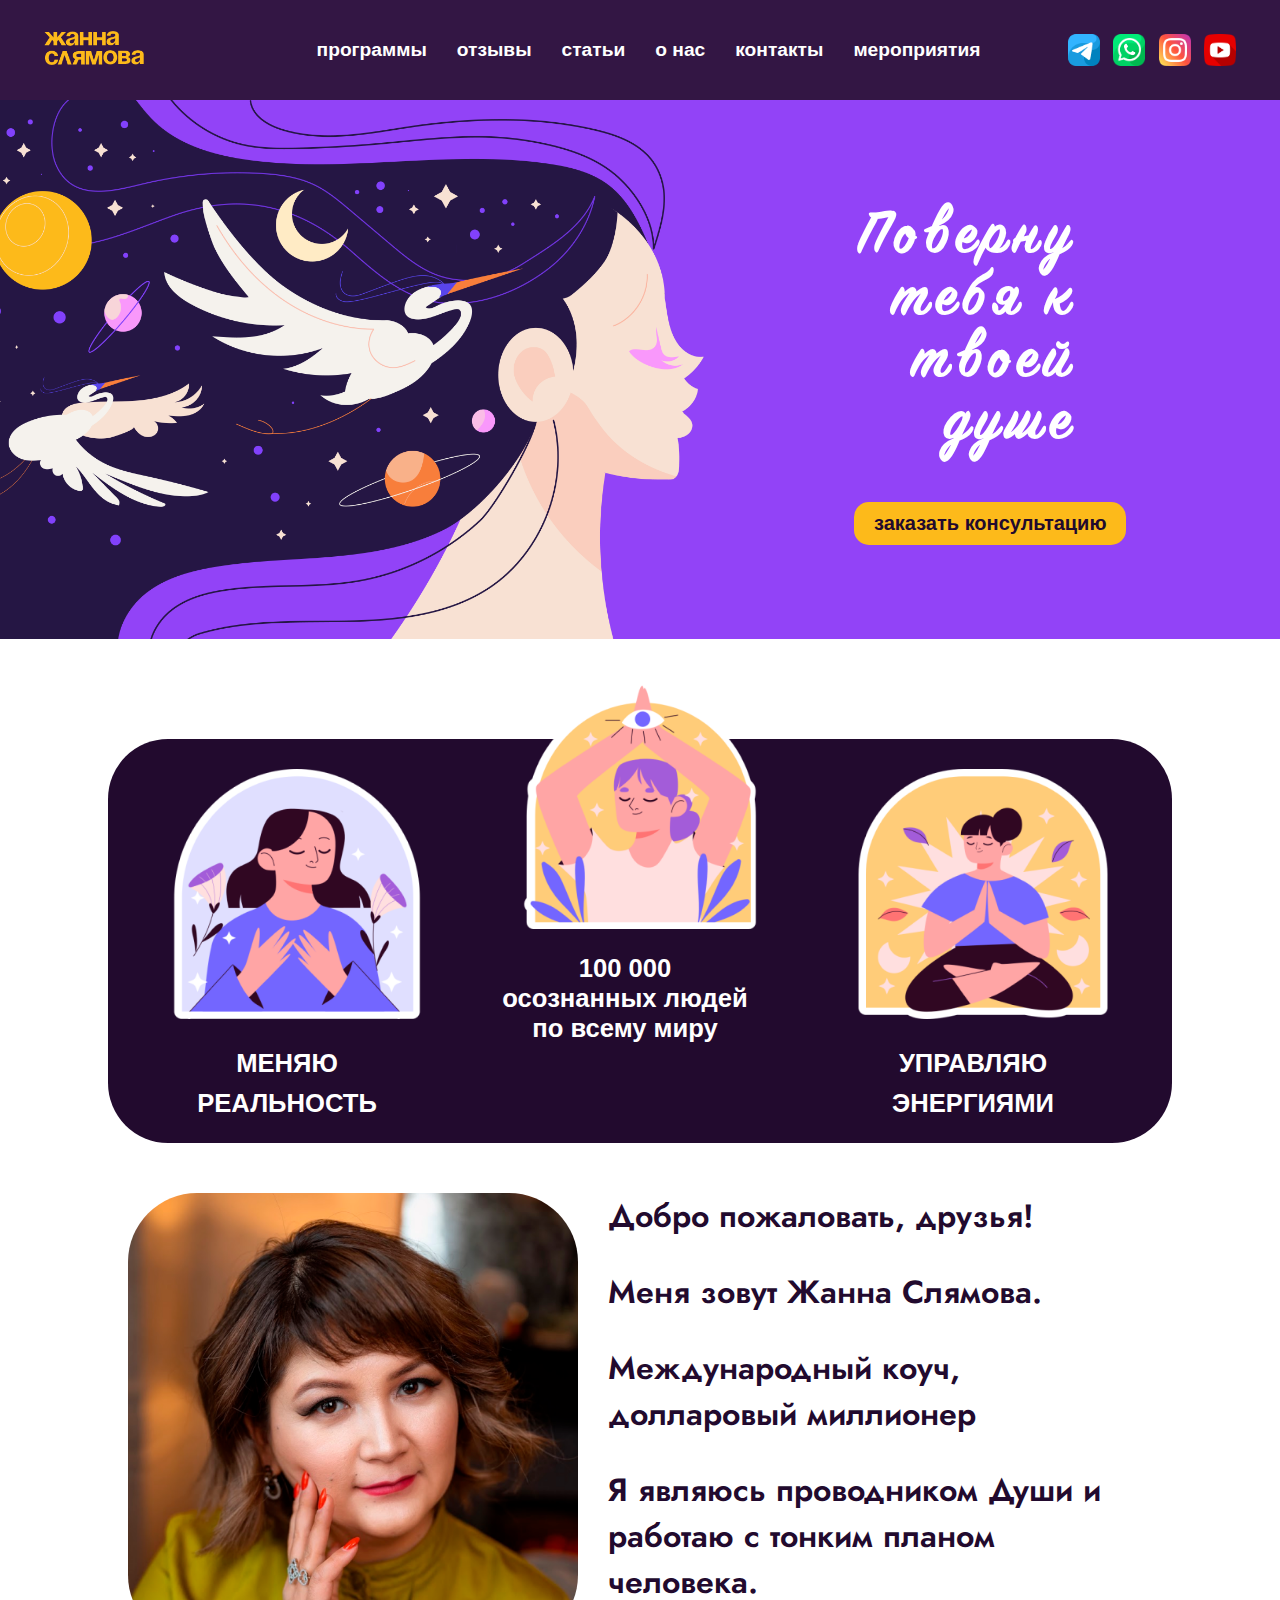
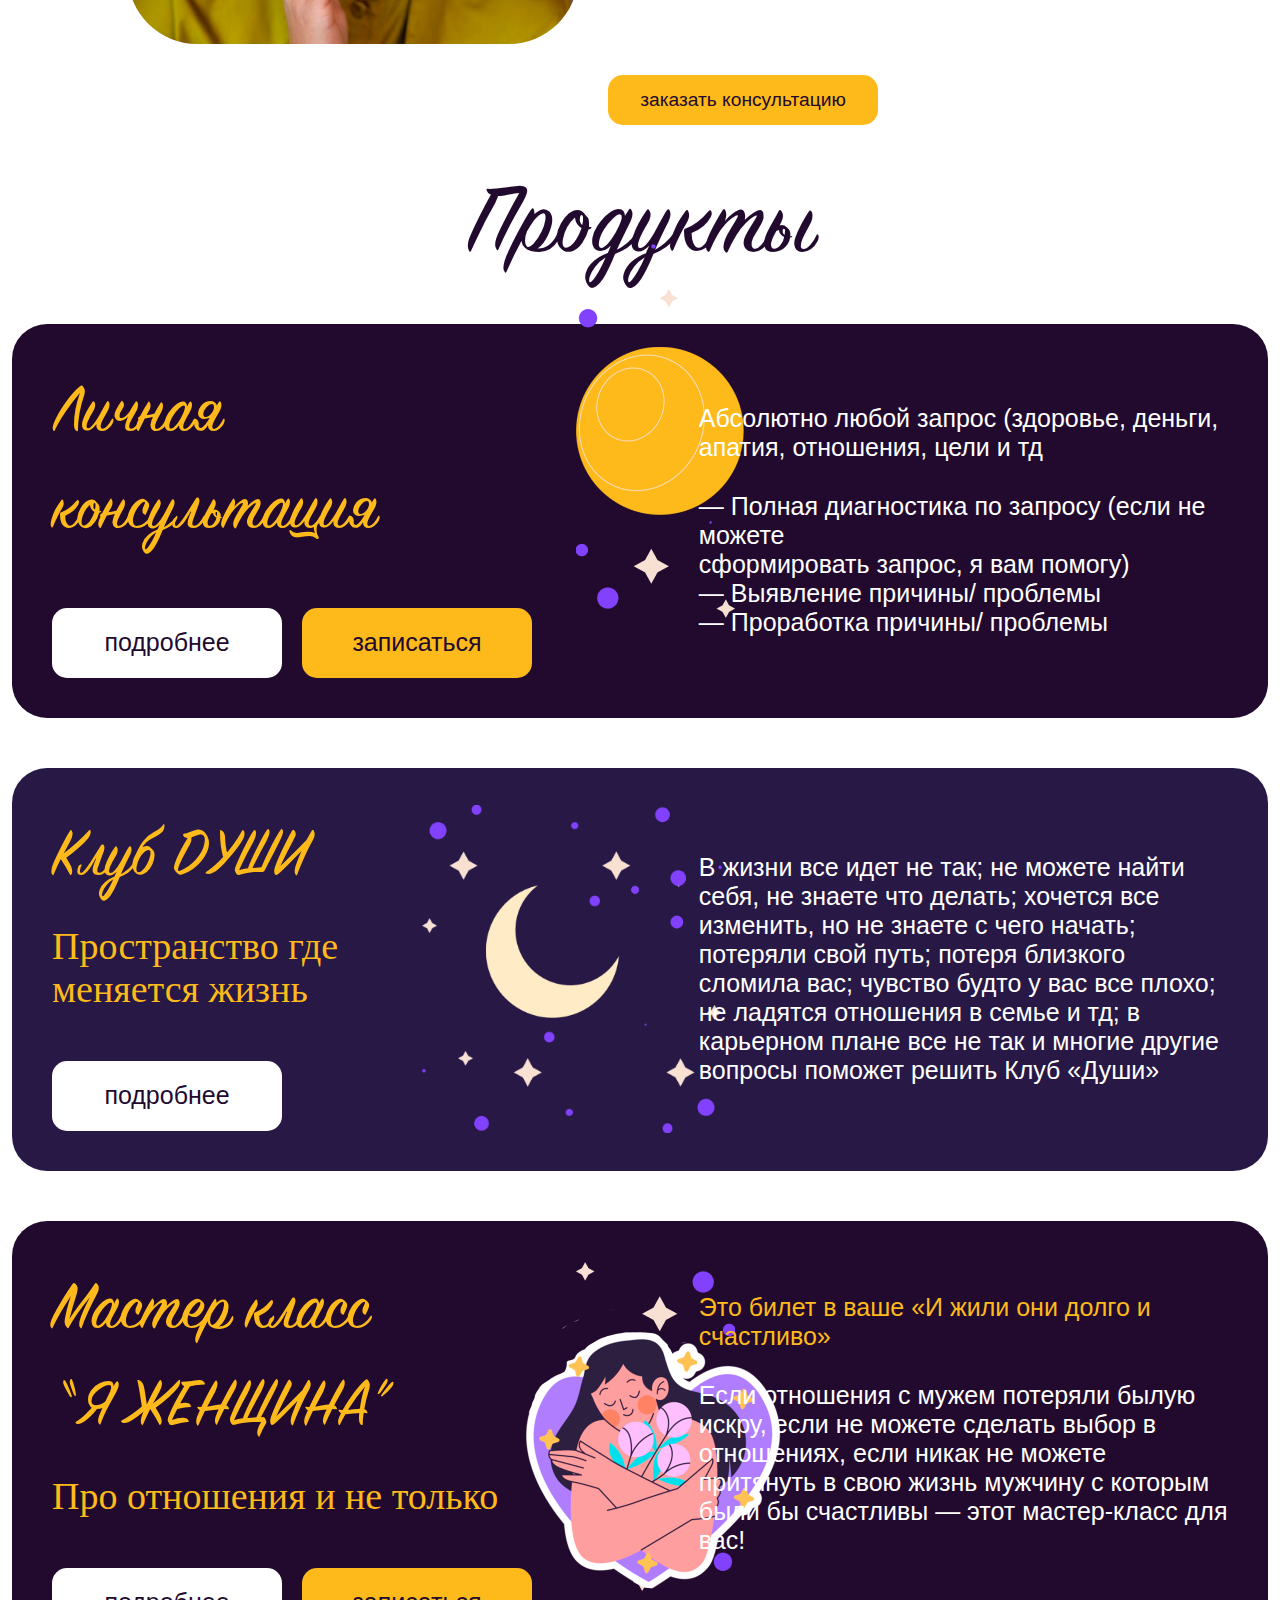
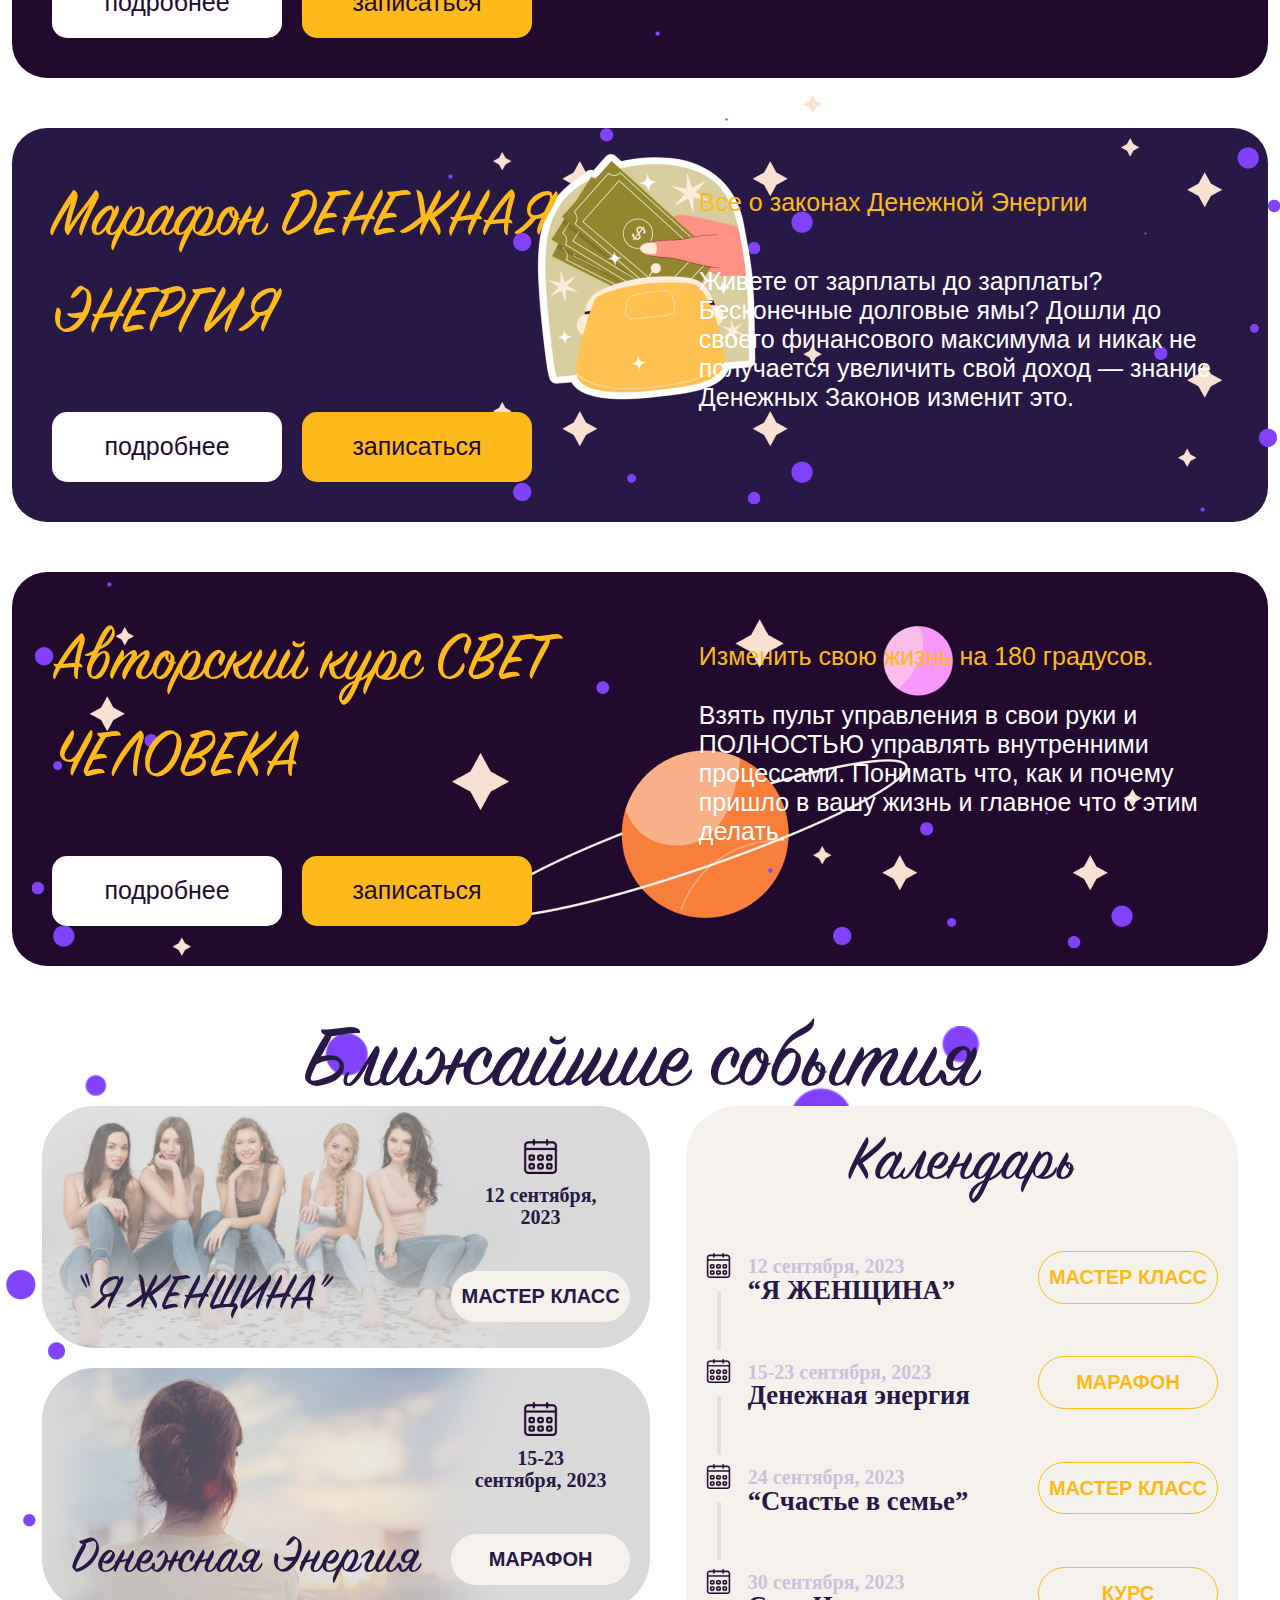
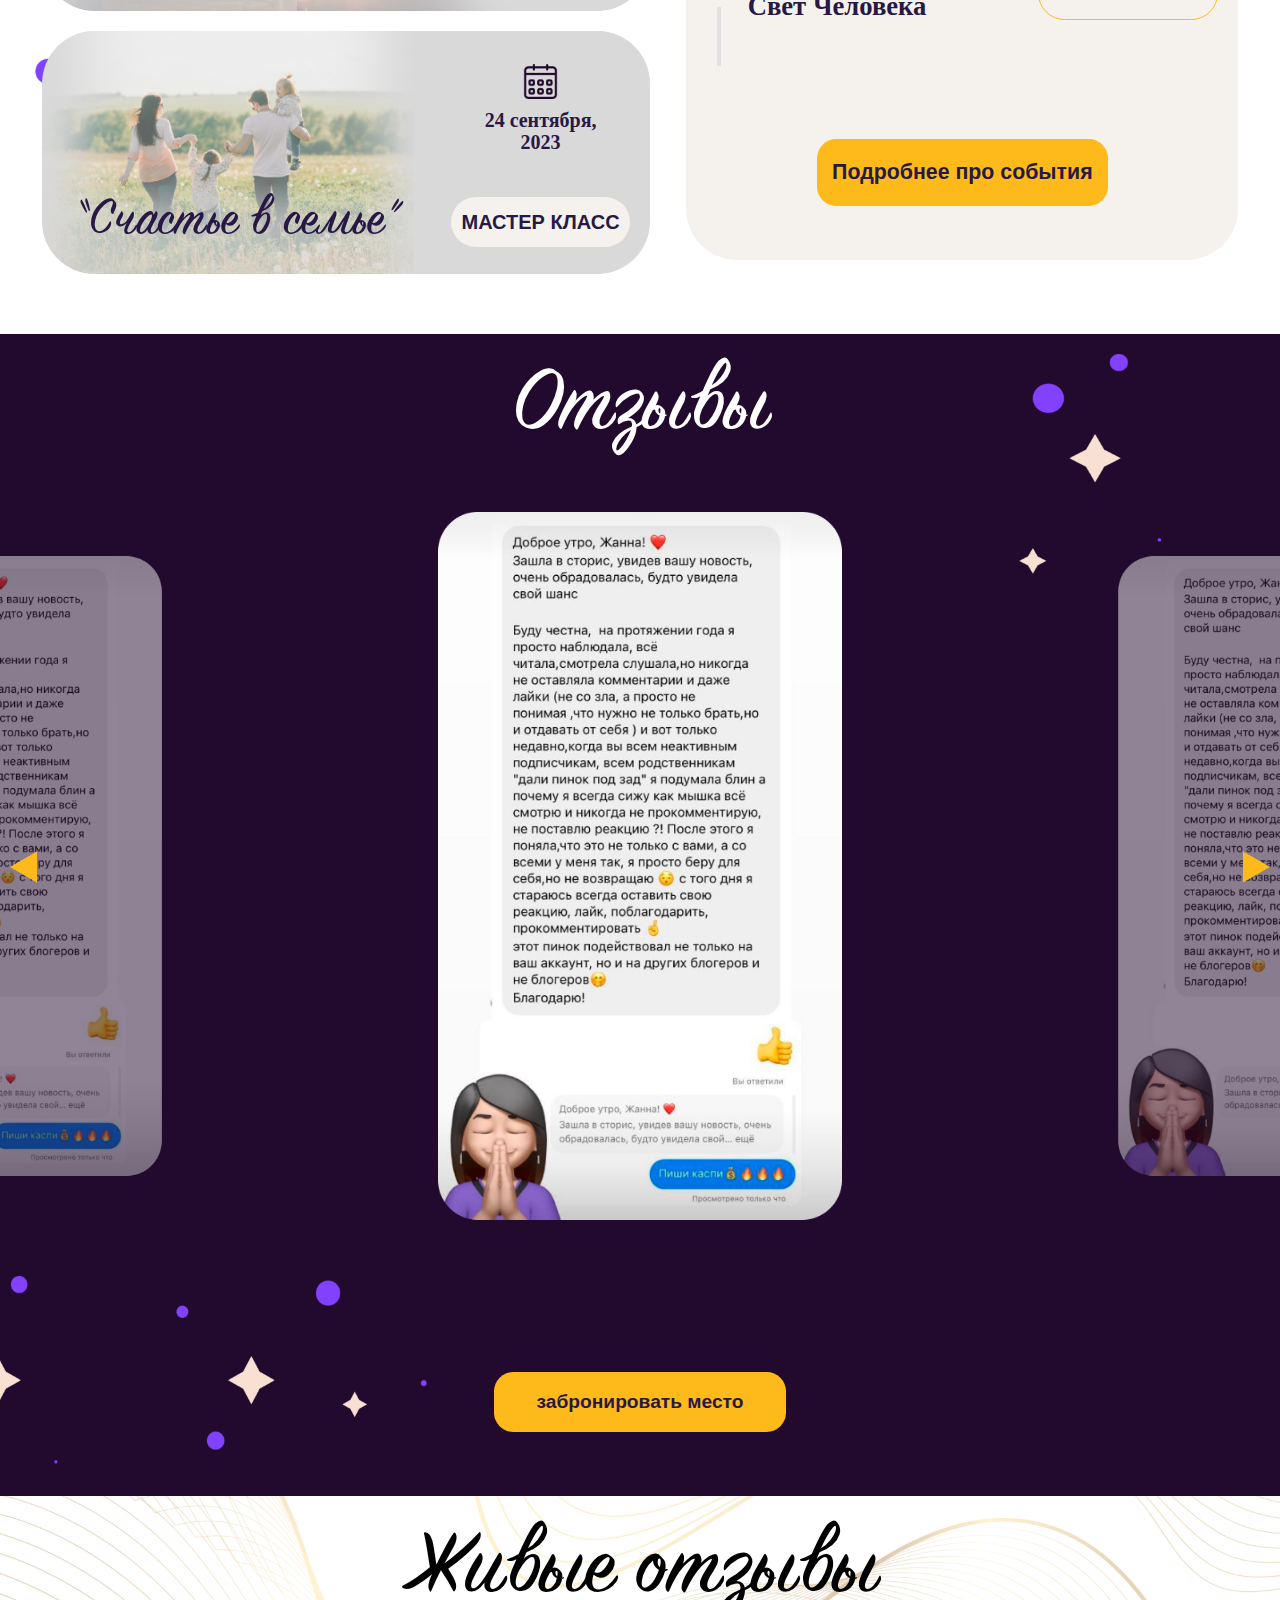
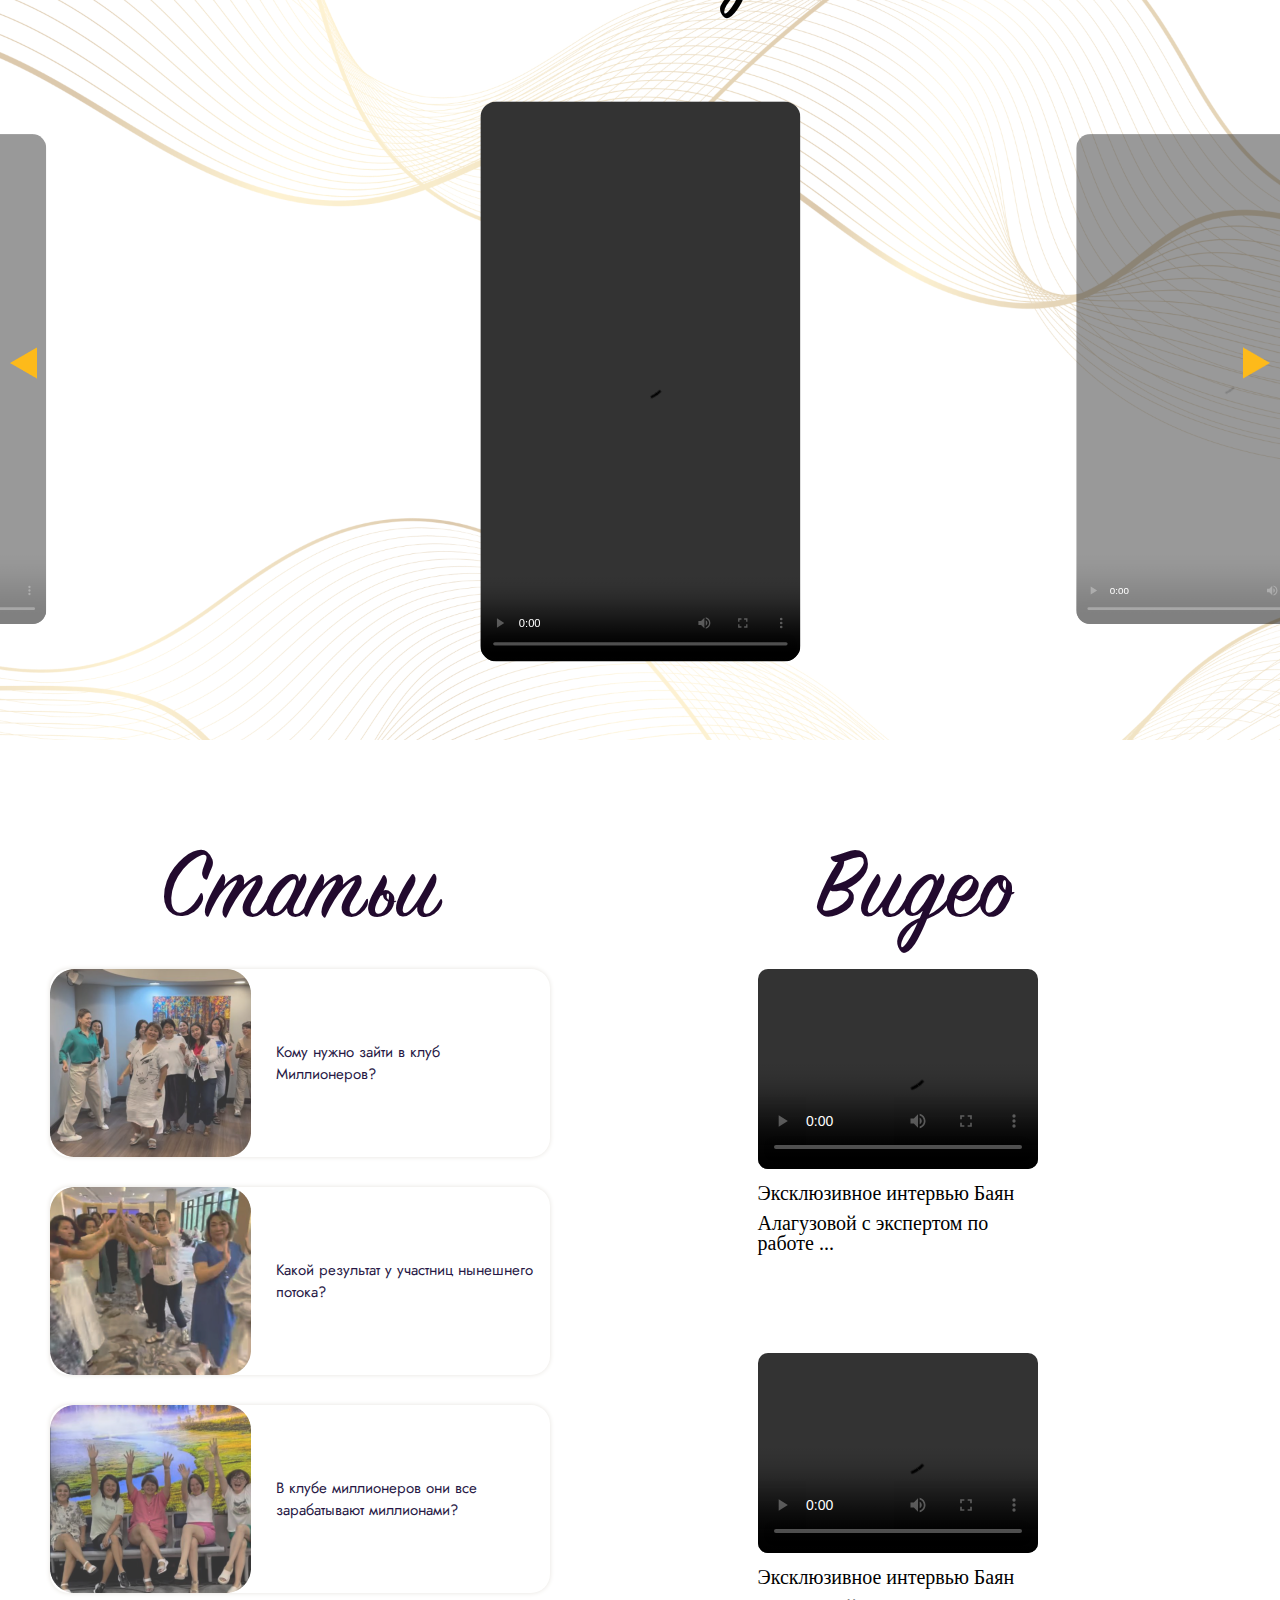
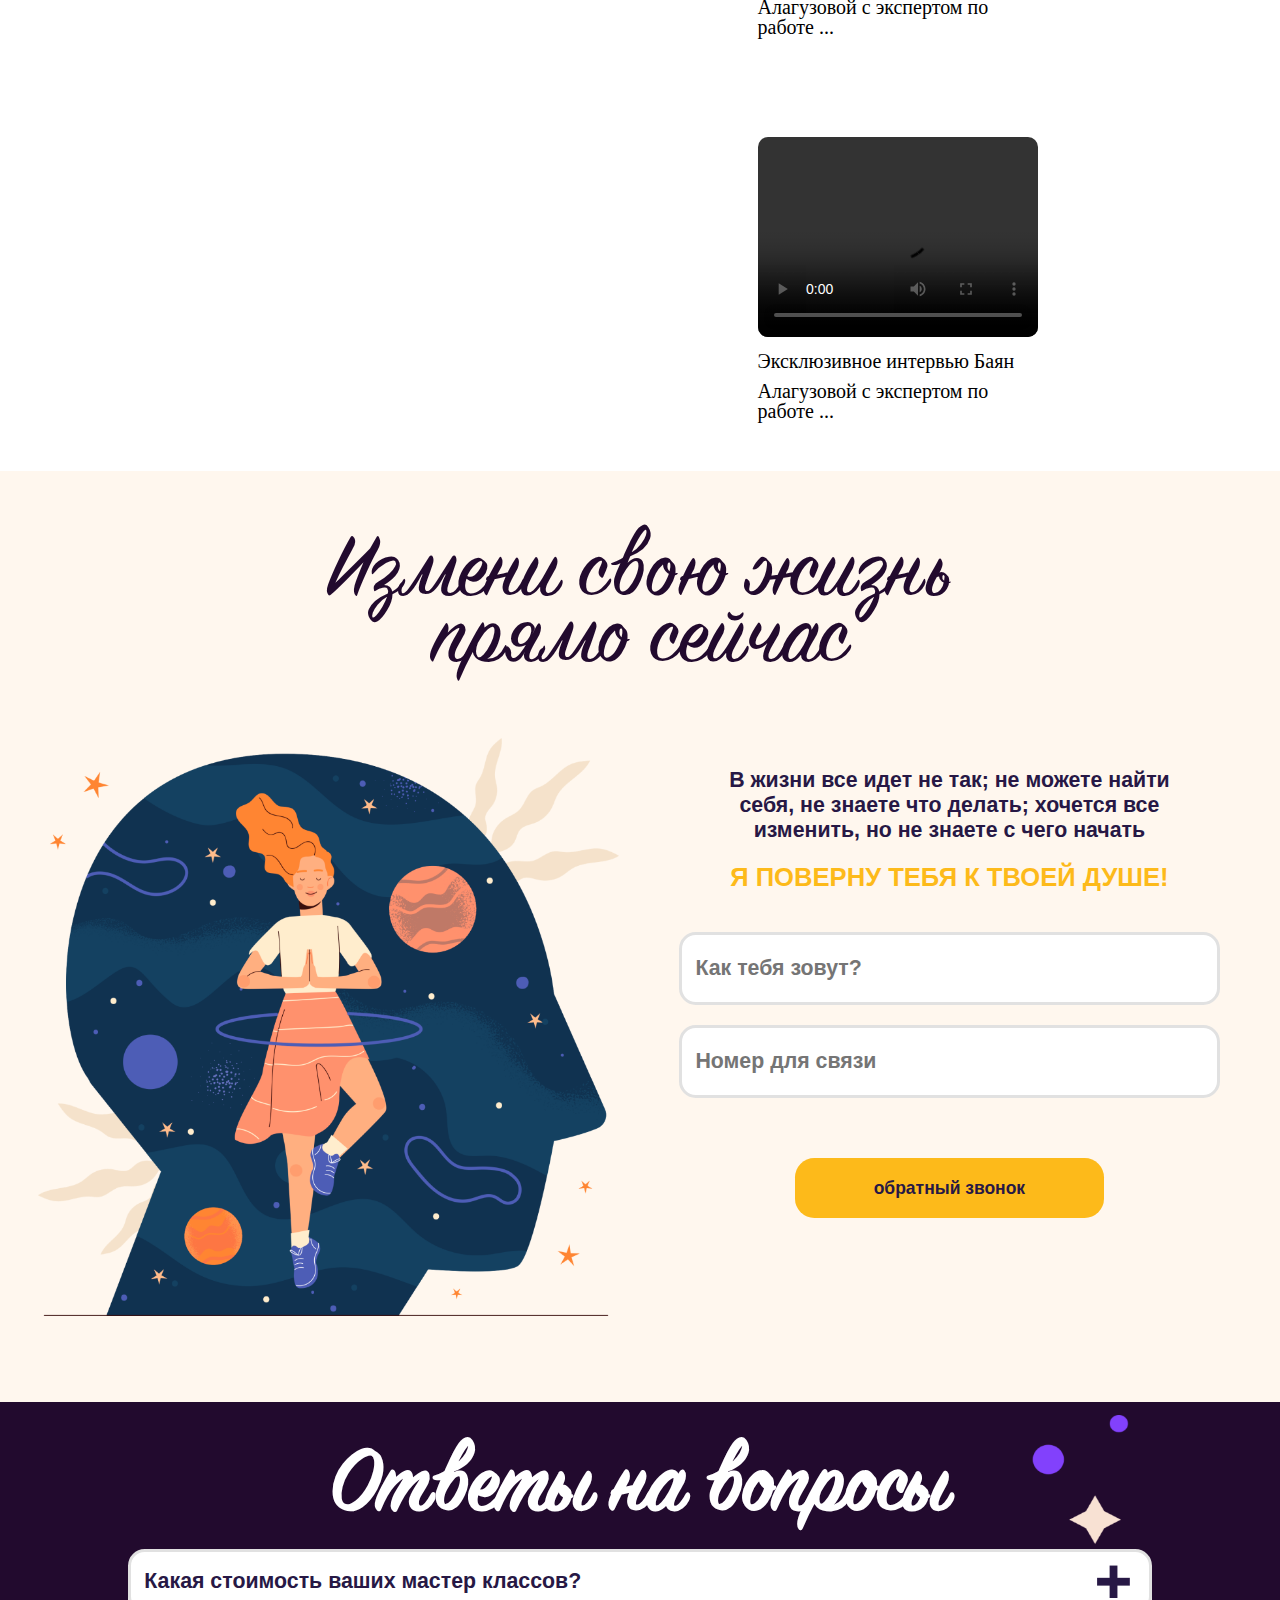
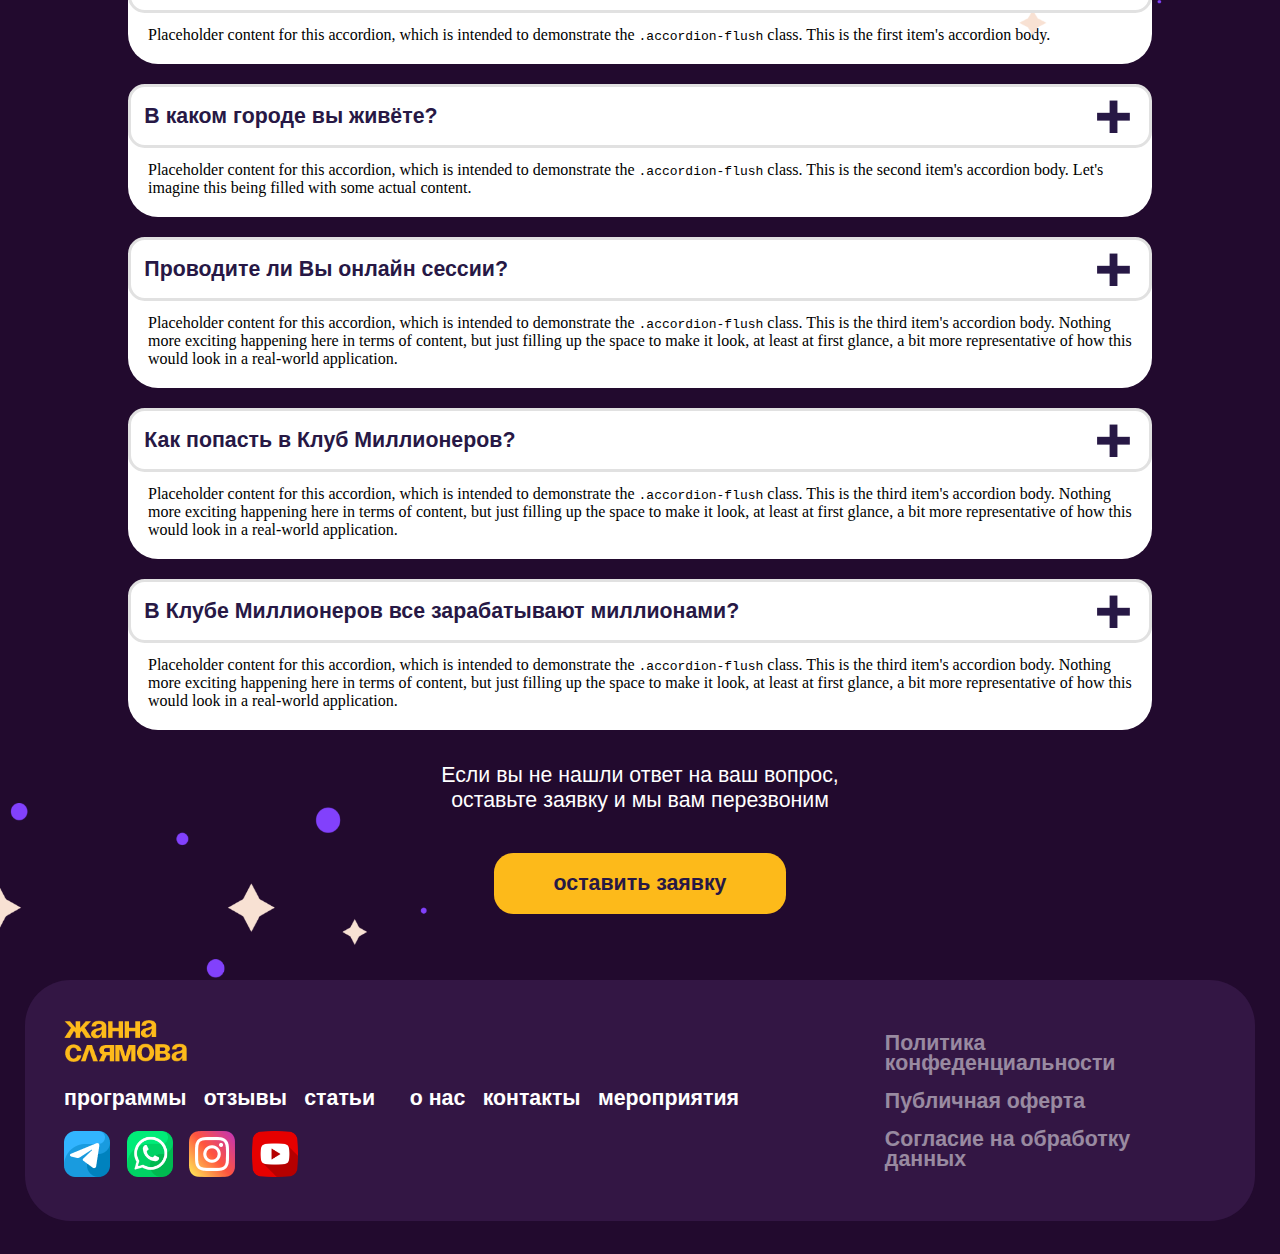
==== commit 9bbefaf6: "Merge branch 'main' of https://github.com/abbassiriyus/jannaclyamova" ====
--- a/index.html
+++ b/index.html
@@ -554,28 +554,27 @@
             <h1 class="product_h1">Видео</h1>
             <div class="flex_video">
                 <div class="video_div">
-                    <video class="video_in_video" width="320" height="240" controls>
+                    <video class="video_in_video" width="280" height="200" controls>
                         <source src="movie.mp4" type="video/mp4">
                         <source src="movie.ogg" type="video/ogg">
                         Your browser does not support the video tag.
                     </video>
-                    <p class="text_in_video">фильм "Жанна. Проводник Души"</p>
-                    <p class="text_in_video">BIIK QAMAL</p>
+                    <p class="text_in_video">Эксклюзивное интервью Баян</p>
+                    <p class="text_in_video">Алагузовой с экспертом по работе ...</p>
                 </div>
 
                 <div class="video_div">
-                    <video class="video_in_video1" width="320" height="240" controls>
+                    <video class="video_in_video" width="280" height="200" controls>
                         <source src="movie.mp4" type="video/mp4">
                         <source src="movie.ogg" type="video/ogg">
                         Your browser does not support the video tag.
                     </video>
-                    <p class="text_in_video">Казаский род, культ предков и их</p>
-                    <p class="text_in_video">поддержка. Интервью Динары...</p>
-                </div>
-            </div>
-            <div class="flex_video">
+                    <p class="text_in_video">Эксклюзивное интервью Баян</p>
+                    <p class="text_in_video">Алагузовой с экспертом по работе ...</p>
+                </div>
+
                 <div class="video_div">
-                    <video class="video_in_video" width="320" height="240" controls>
+                    <video class="video_in_video" width="280" height="200" controls>
                         <source src="movie.mp4" type="video/mp4">
                         <source src="movie.ogg" type="video/ogg">
                         Your browser does not support the video tag.
--- a/style.css
+++ b/style.css
@@ -2156,6 +2156,8 @@
 .articles_video {
   display: flex;
   justify-content: space-around;
+  align-items: start;
+  gap: 50px;
   background-color: #fff;
   padding: 50px;
 }
@@ -2196,16 +2198,14 @@
   gap: 100px;
   margin-top: 30px;
 }
-
+.video_div{
+  width: 290px;
+}
 .video_in_video {
   border: none;
   border-radius: 10px;
 }
 
-.video_in_video1 {
-  border: none;
-  border-radius: 10px;
-}
 
 @media (max-width: 1339px) {
   .flex_video {
@@ -2236,10 +2236,6 @@
     height: 150px;
     width: 250px;
   }
-  .video_in_video1 {
-    height: 150px;
-    width: 250px;
-  }
   .text_in_video {
     line-height: 10px;
     margin-top: 10px;
@@ -2264,10 +2260,6 @@
     width: 100%;
   }
   .video_in_video {
-    width: 100%;
-    height: 250px;
-  }
-  .video_in_video1 {
     width: 100%;
     height: 250px;
   }
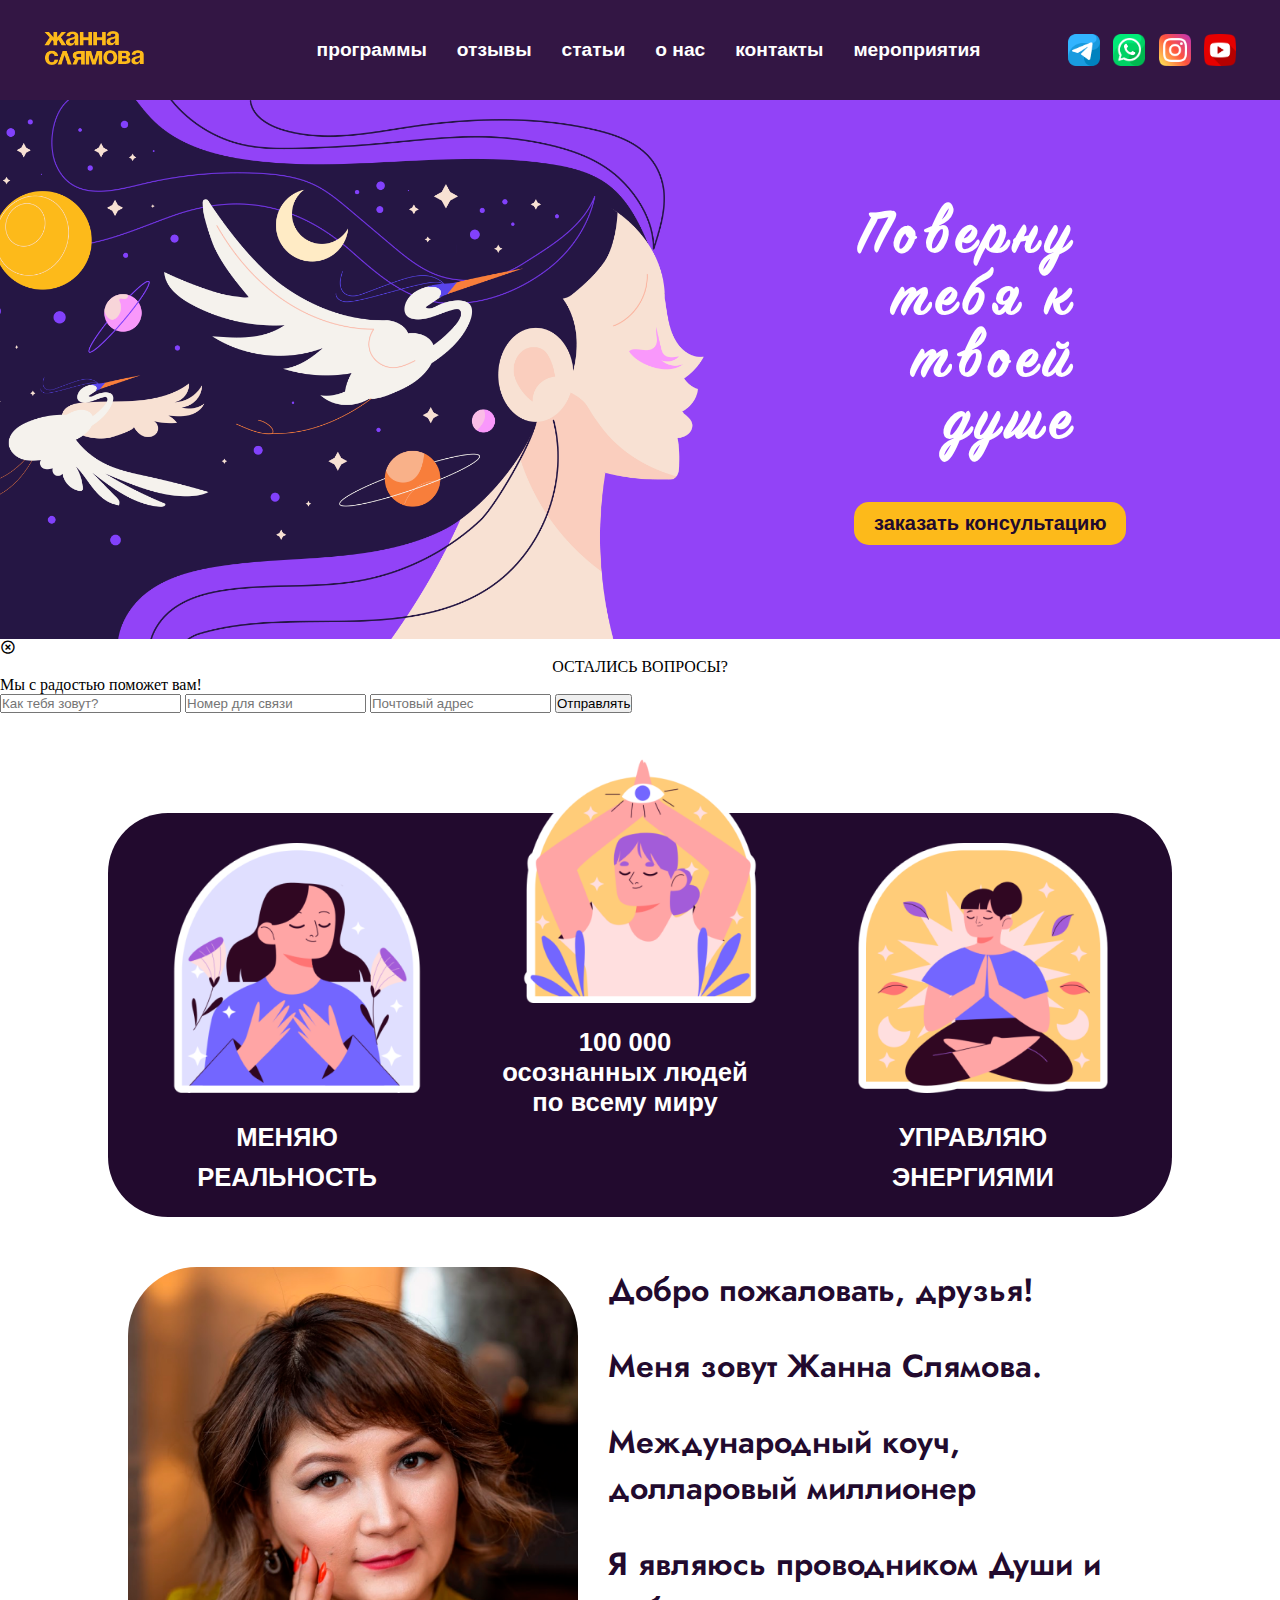
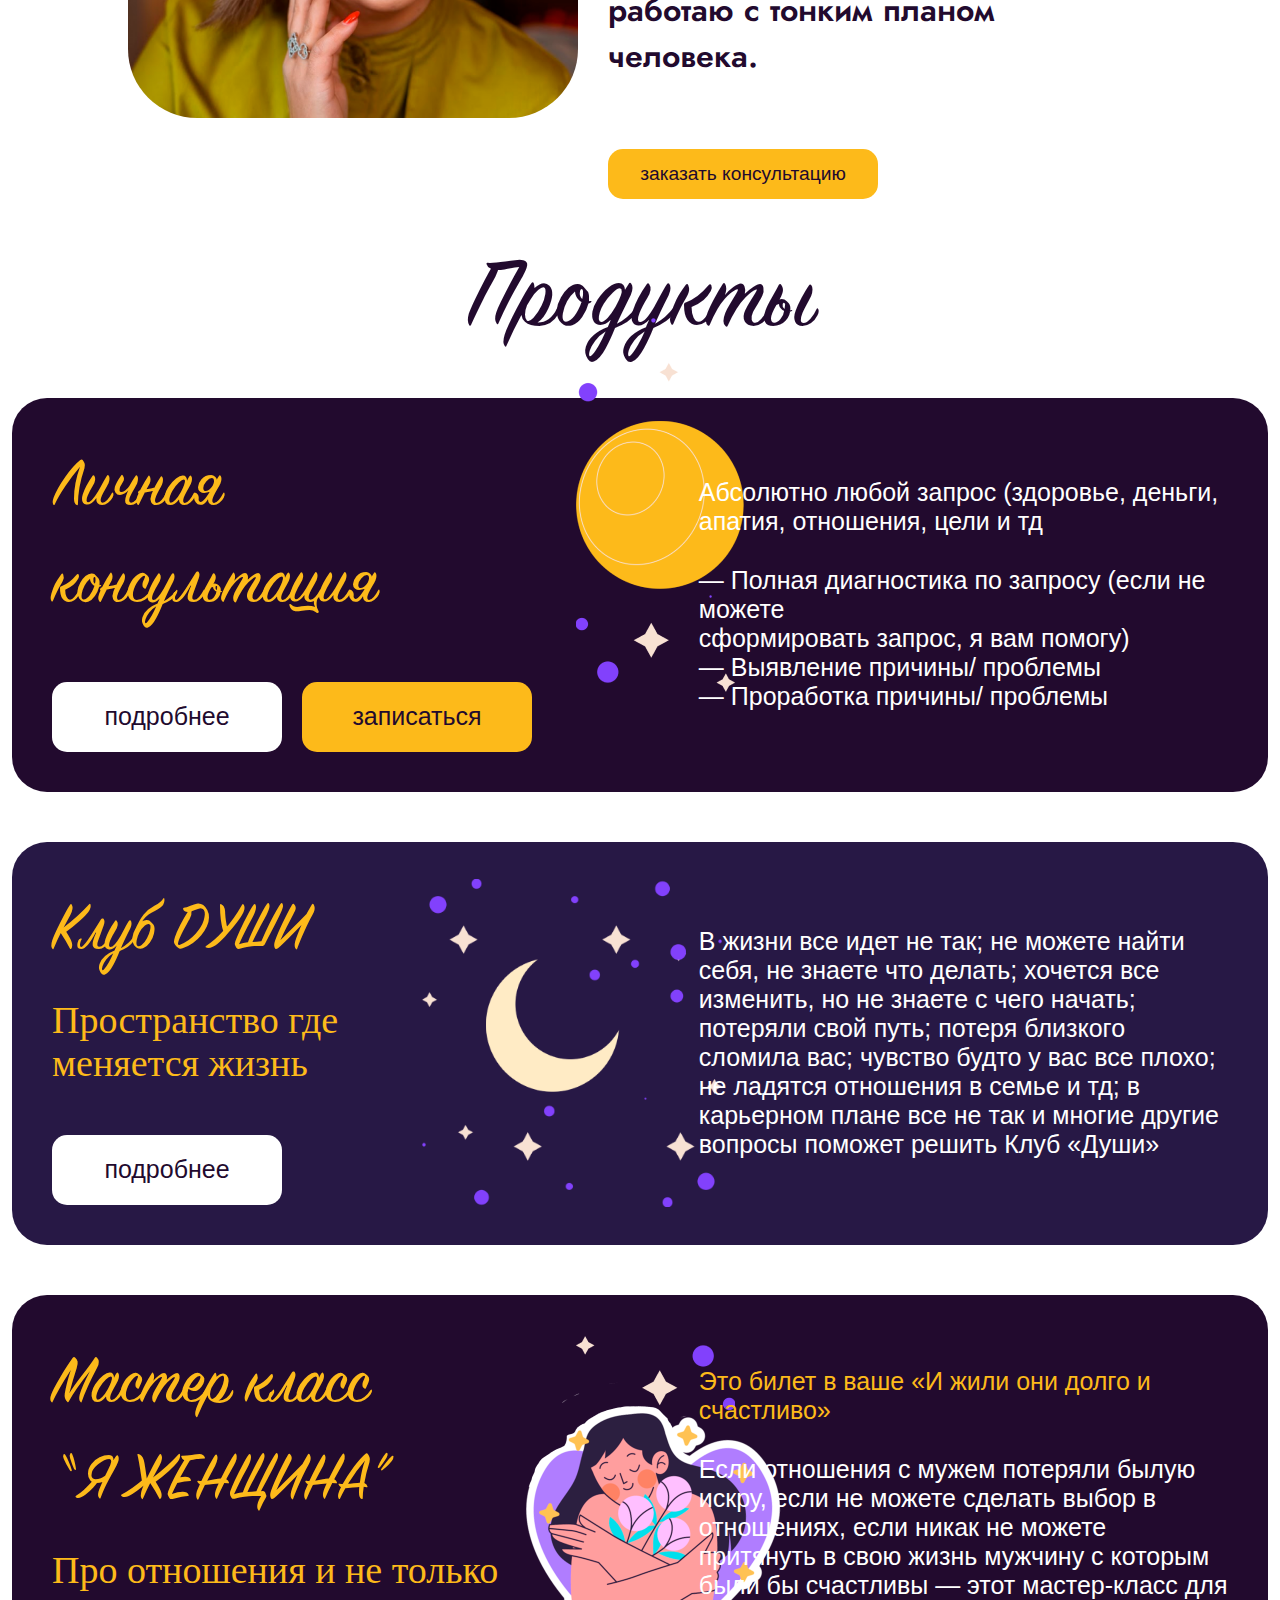
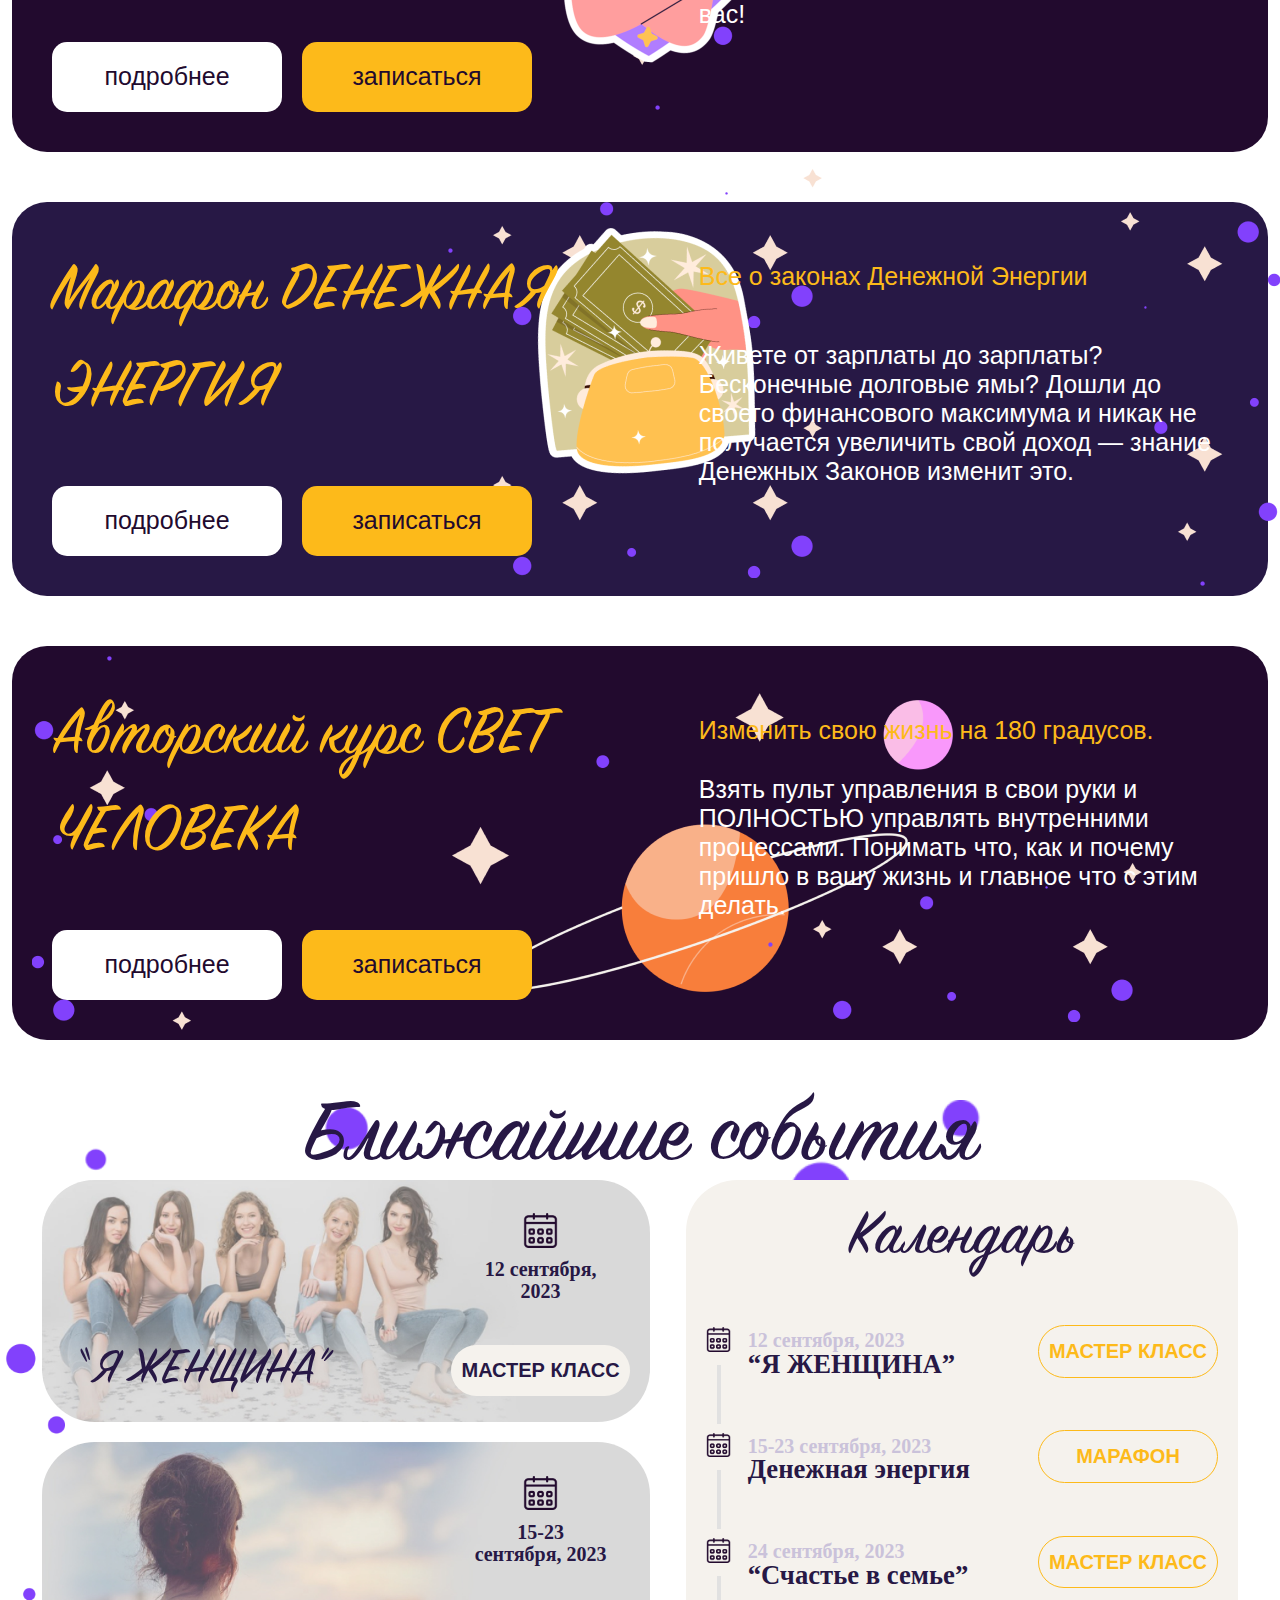
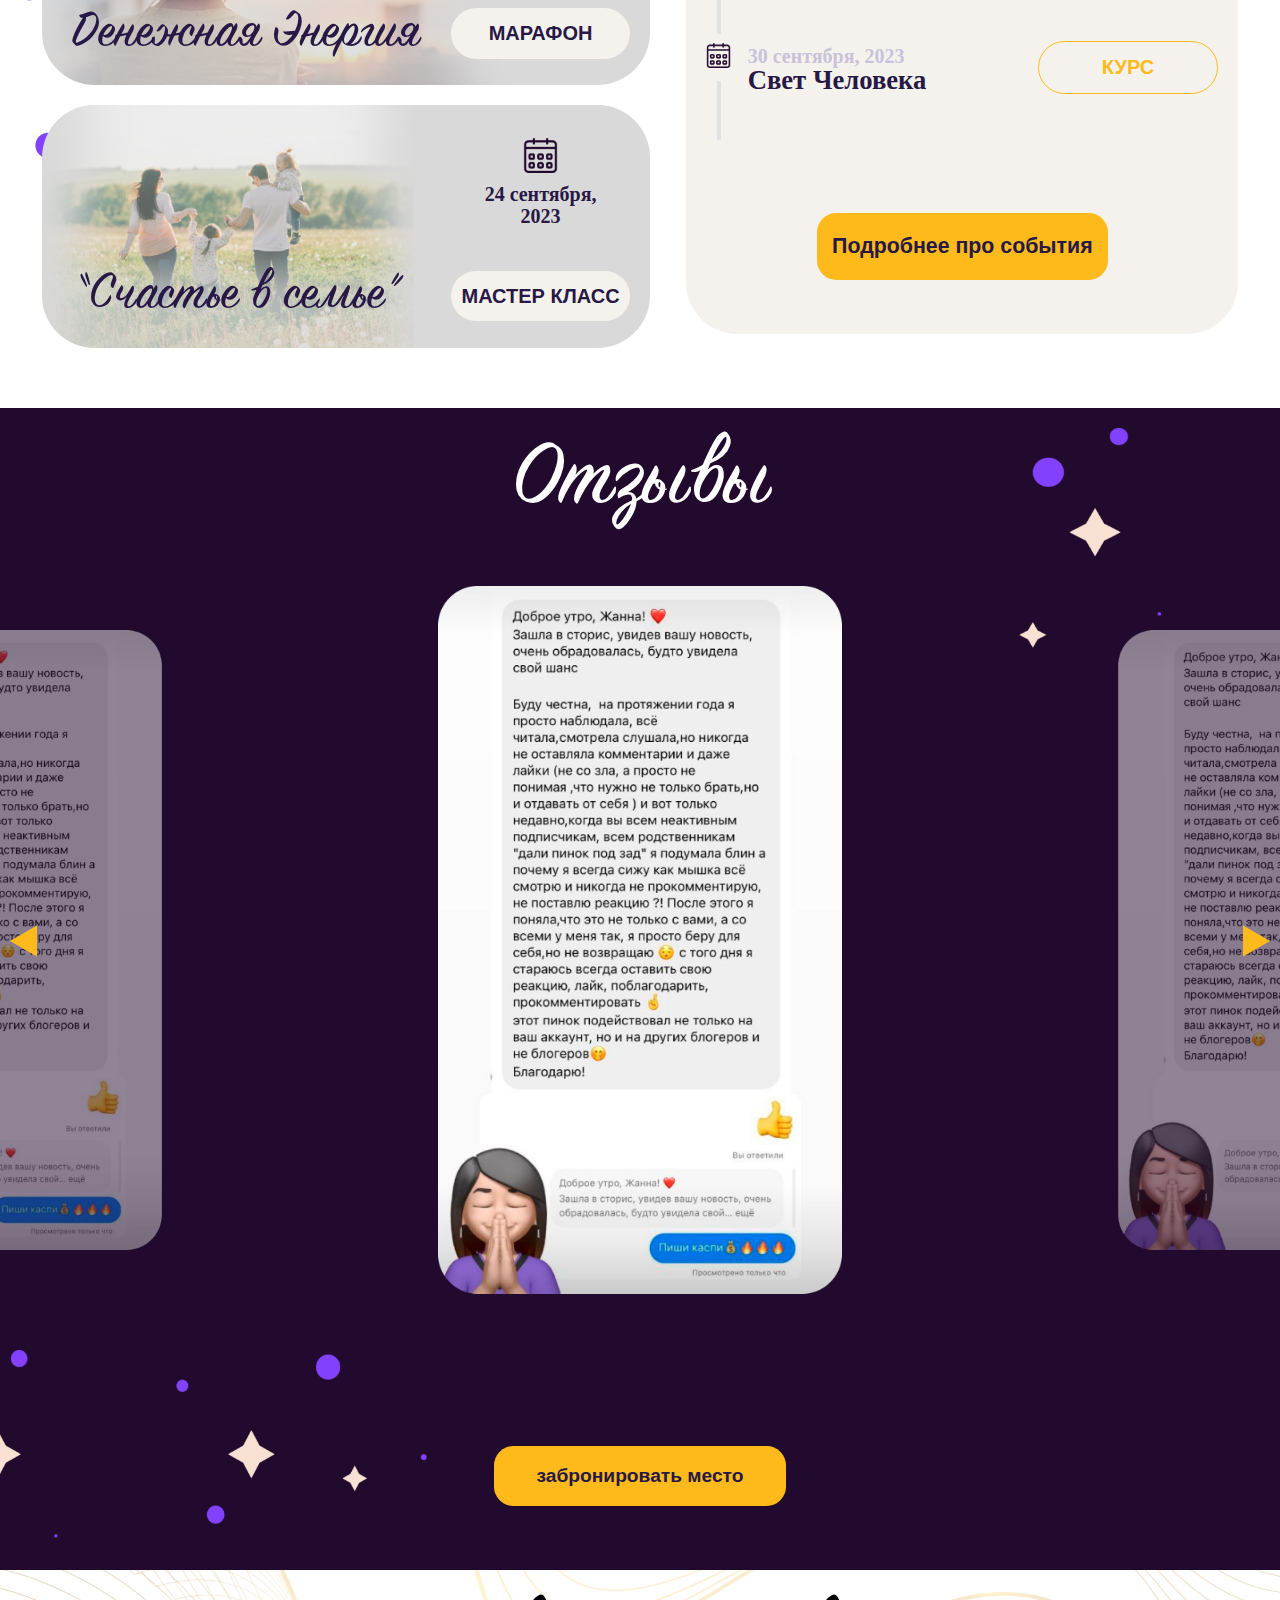
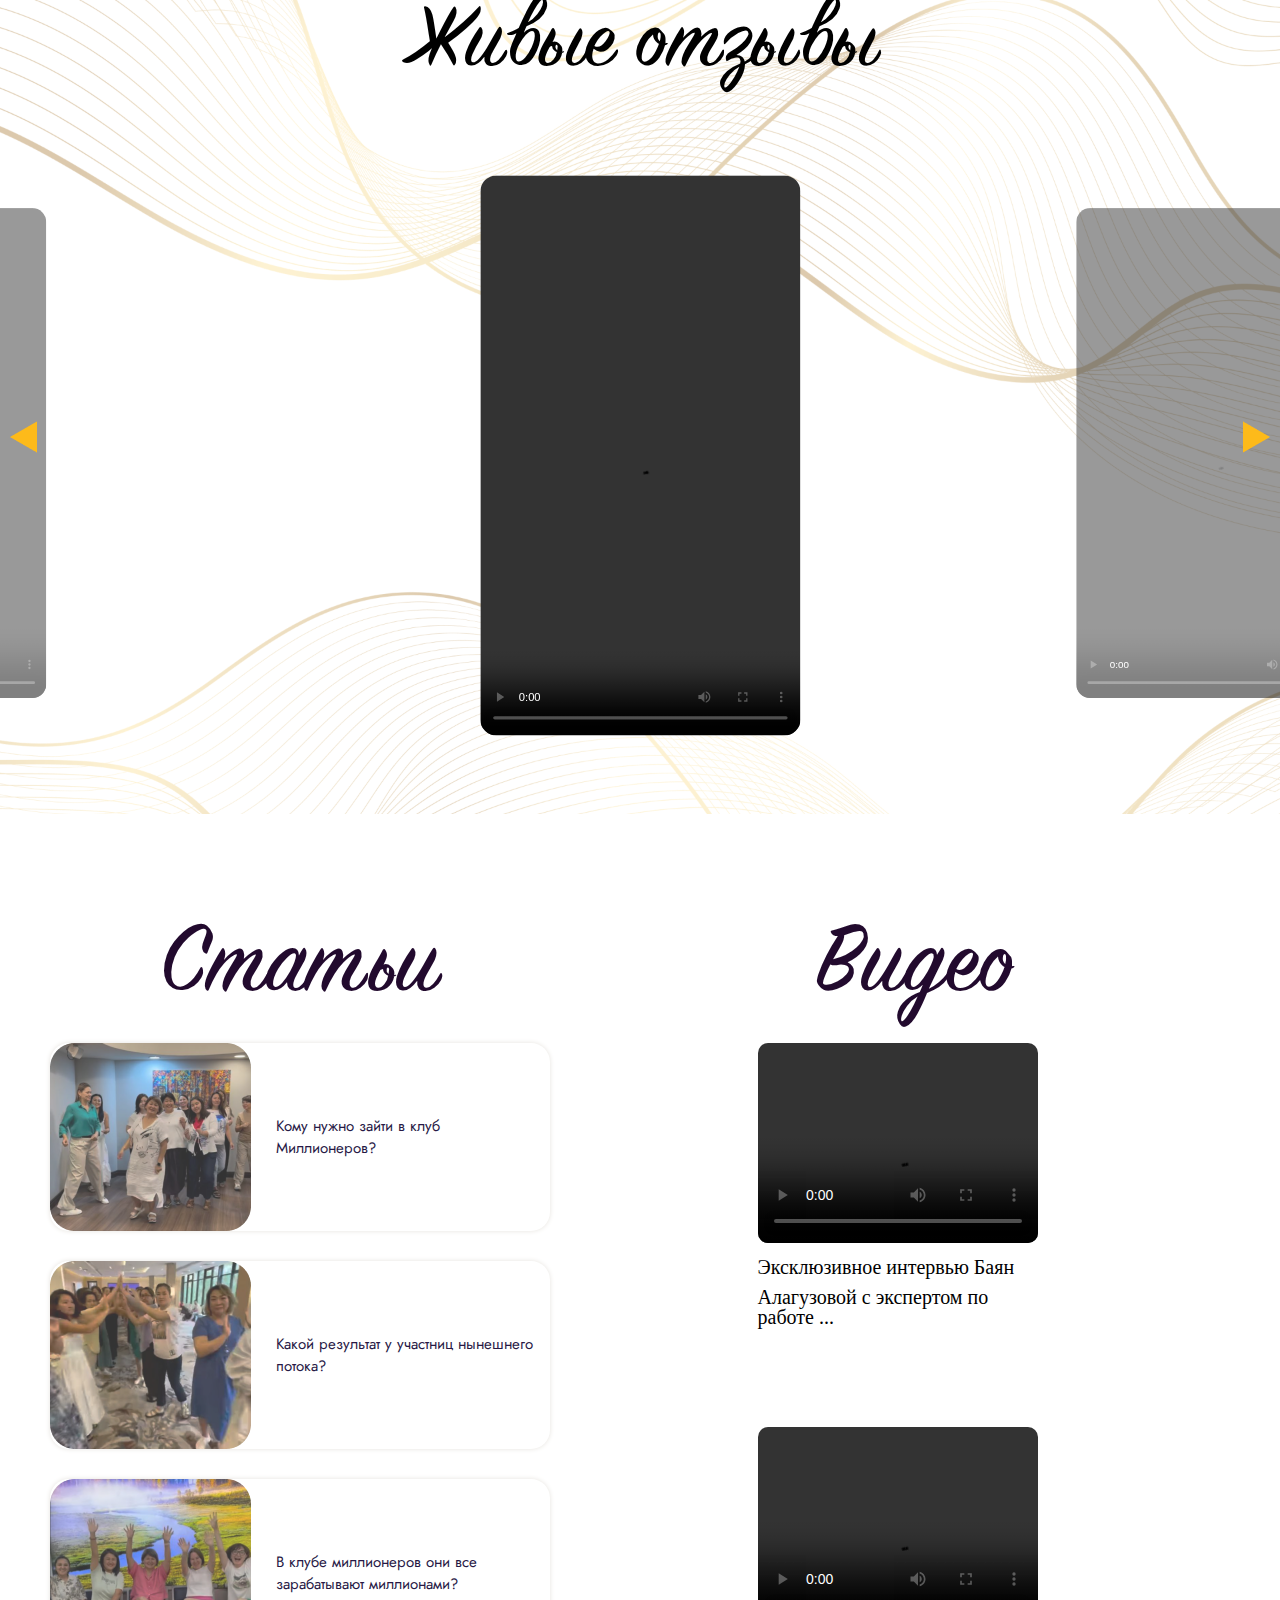
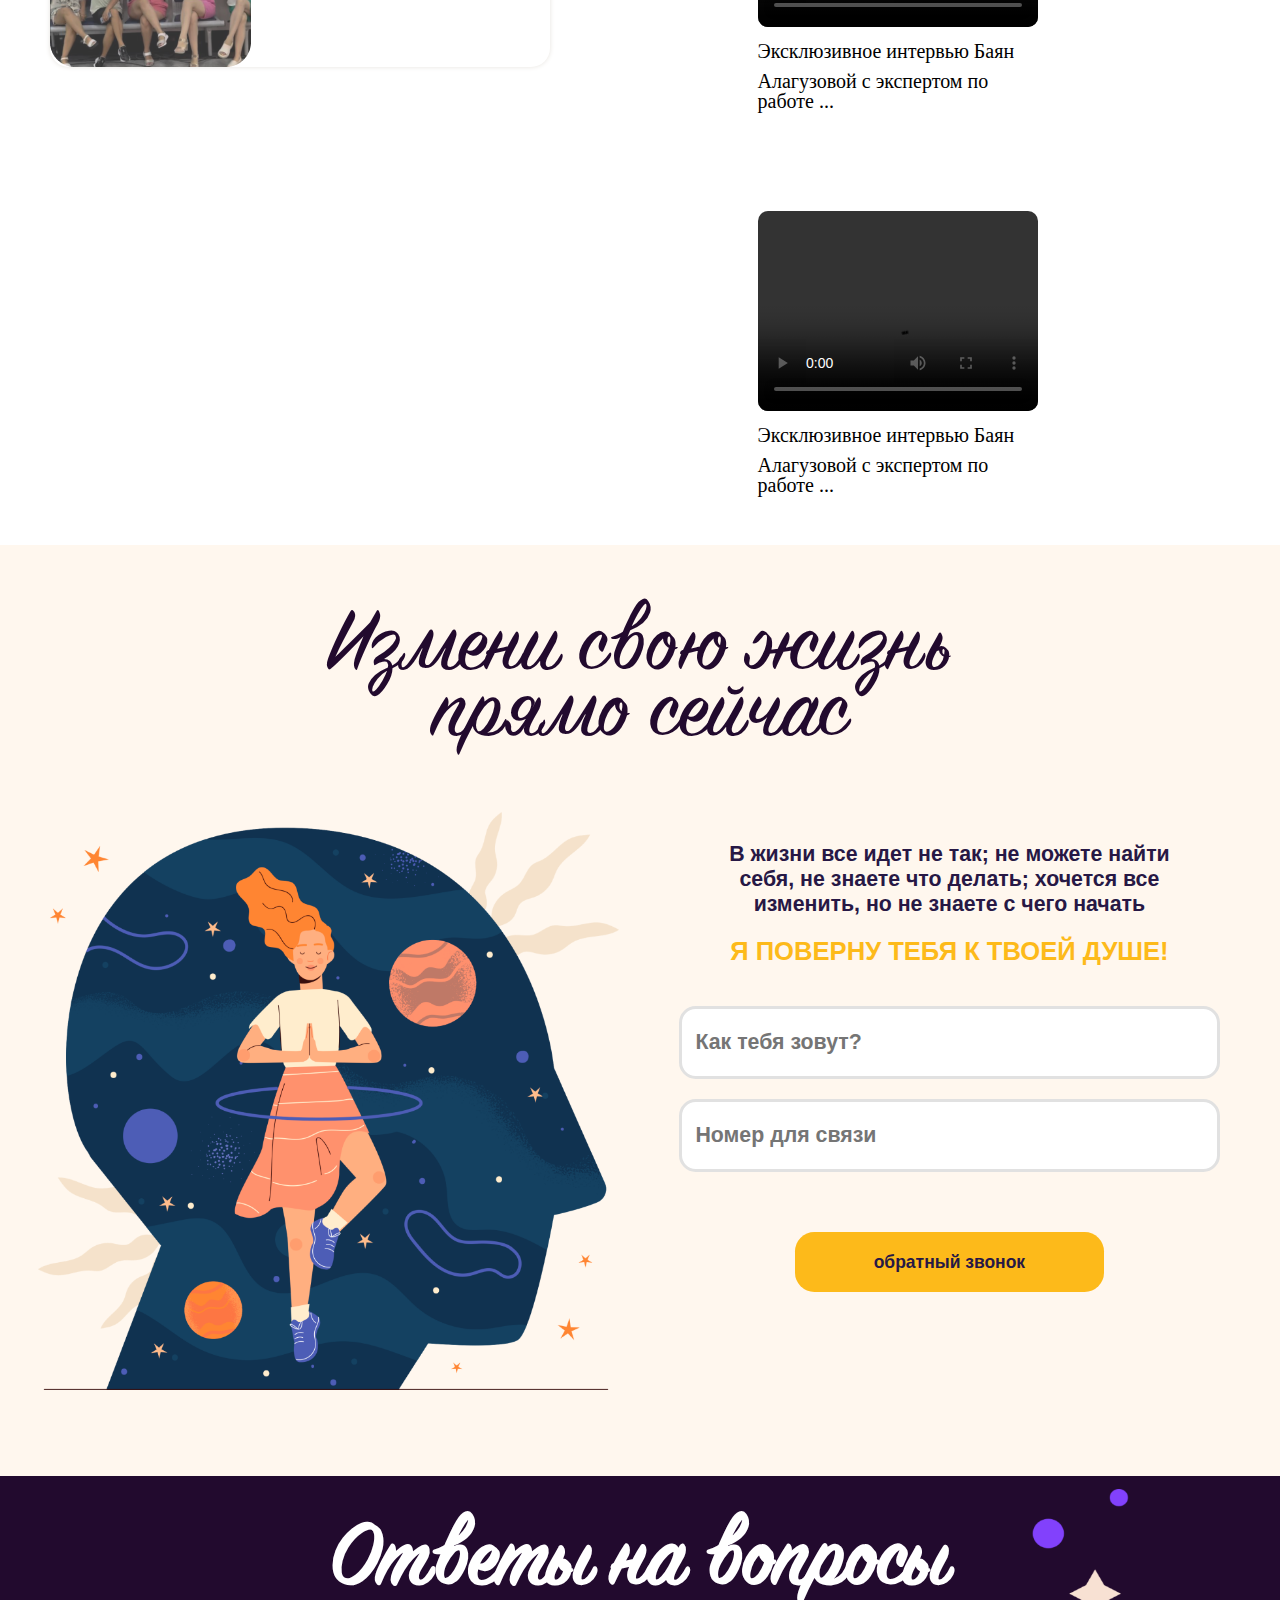
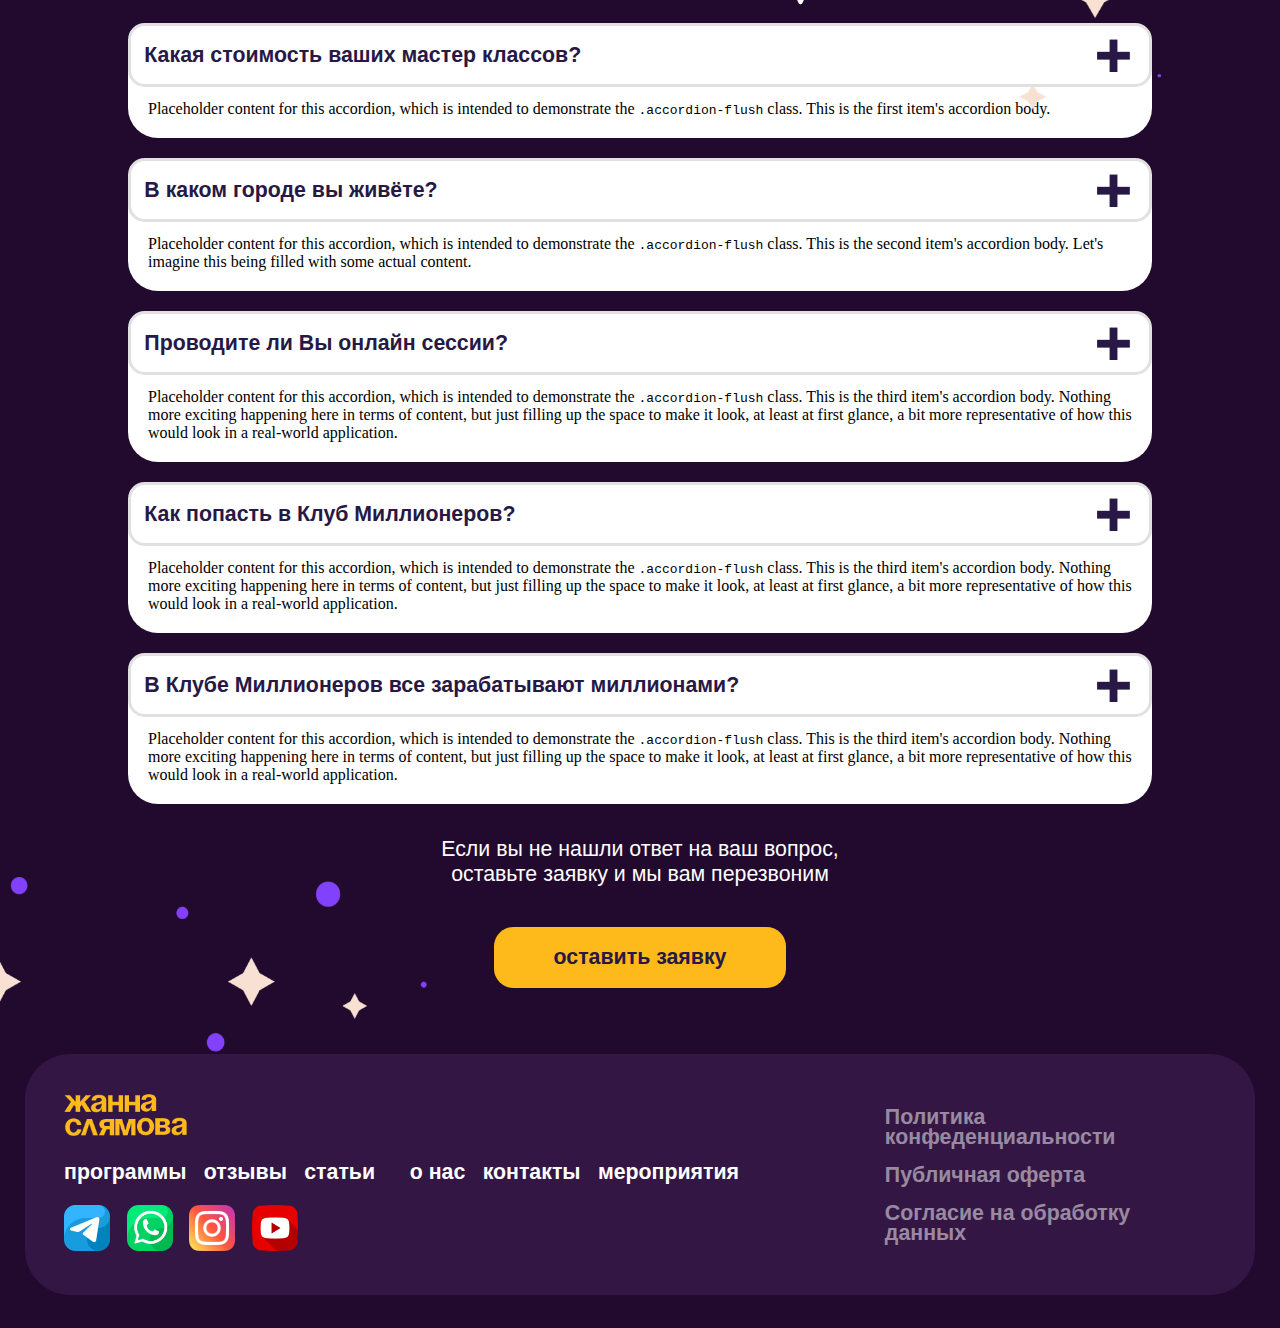
==== commit 232f06f7: "fddf" ====
--- a/index.html
+++ b/index.html
@@ -20,7 +20,6 @@
     <link href="https://cdn.jsdelivr.net/npm/bootstrap@5.3.1/dist/css/bootstrap.min.css" rel="stylesheet"
         integrity="sha384-4bw+/aepP/YC94hEpVNVgiZdgIC5+VKNBQNGCHeKRQN+PtmoHDEXuppvnDJzQIu9" crossorigin="anonymous">
     <link rel="stylesheet" href="swiper.css" />
-    <link rel="stylesheet" href="./modal.css">
 
 </head>
 
@@ -117,42 +116,18 @@
     </header>
 
 
-
-<div class="header_background_filter">
-    <div onclick="closeBtn()" class="close_btn_filter"><i class='bx bx-x-circle'></i></div>
-    <div class="header_page3_molochniy_modal" id="page1">
-        <center class="probudijenwinu_text_modal">Измени свою жизнь<br>
-            прямо сейчас</center>
-        <div class="header_page3_probudijenwinu_modal">
-            <img class="duwa_jenwini_img_modal" src="./media/image/Слой 1а 1 (1).png" alt="">
-            <div class="duwa_jenwini_df_modal">
-                <p class="text_duwa_modal">В жизни все идет не так; не можете найти<br> себя, не знаете что делать; хочется
-                    все<br> изменить, но не знаете с чего начать</p>
-                <h4 class="name_duwa_modal">Я ПОВЕРНУ ТЕБЯ К ТВОЕЙ ДУШЕ!</h4>
-                <input class="inp_name_modal" type="text" name="" id="" placeholder="Как тебя зовут?">
-                <input class="inp_number_modal" type="text" name="" id="" placeholder="Номер для связи">
-                <button class="btn_duwa_modal">обратный звонок</button>
-            </div>
-        </div>
-
-    </div>
-</div>
-    
-
-
-
-    <!-- <div class="header_background_filter">
-        <div class="header_modal"> -->
+    <div class="header_background_filter">
+        <div class="header_modal">
             <!-- <img class="filter_cosmos" src="./media/image/Слой 1а 1.png" alt=""> -->
-        <!-- <div onclick="closeBtn()" class="close_btn_filter"><i class='bx bx-x-circle'></i></div>
-        <center class="modal_questions">ОСТАЛИСЬ ВОПРОСЫ?</center>
-        <p class="filter_text">Мы с радостью поможет вам!</p>
-                <input class="header_modal_inp" type="text" placeholder="Как тебя зовут?">
-                <input class="header_modal_inp" type="text" placeholder="Номер для связи">
-                <input class="header_modal_inp" type="text" placeholder="Почтовый адрес">
-                <button class="header_modal_btn" type="submit">Отправлять</button>
-        </div>
-    </div> -->
+            <div onclick="closeBtn()" class="close_btn_filter"><i class='bx bx-x-circle'></i></div>
+            <center class="modal_questions">ОСТАЛИСЬ ВОПРОСЫ?</center>
+            <p class="filter_text">Мы с радостью поможет вам!</p>
+            <input class="header_modal_inp" type="text" placeholder="Как тебя зовут?">
+            <input class="header_modal_inp" type="text" placeholder="Номер для связи">
+            <input class="header_modal_inp" type="text" placeholder="Почтовый адрес">
+            <button class="header_modal_btn" type="submit">Отправлять</button>
+        </div>
+    </div>
 
     <div class="reklama_user">
         <div class="reklama_card1">
@@ -180,7 +155,7 @@
     </div>
 
 
-    
+
     <div class="about_theirself">
         <img src="./media/image/кенишка.png" alt="" class="img_self">
         <div class="text_self">
@@ -348,102 +323,105 @@
 
 
     <div class="index_stars">
-    <div class="page_sobitiya">
-        <img class="index_star_left_top" src="./media/image/Слой 3 3.png" alt="">
-        <img class="index_star_left_bottom" src="./media/image/Слой 3 1.png" alt="">
-        <img class="index_star_right_top" src="./media/image/Слой 3 2.png" alt="">
-        <h1 class="sobitiya_name">Ближайшие события</h1>
-        <div class="sobitiya_df_big">
-            <div class="sobitiya_mini_cards">
-                <div class="sobitiya_db_cards1" style="background: url('./media/image/1\ 1\ \(2\).png'), lightgray 50% / cover no-repeat; background-size: cover;">
-                    <div class="sobitiya_card">
-                        <h3 class="sobitiya_jenwina">“Я ЖЕНЩИНА”</h3>
-                        <div class="sobitiya_mini_db_card">
-                            <img class="calendar_icon_img" src="./media/image/календарь 1 (1).png" alt=""><br>
-                            <span class="sobitiya_text_itd">12 сентября,<br> 2023</span><br>
-                            <button class="sobitiya_btn">МАСТЕР КЛАСС</button>
+        <div class="page_sobitiya">
+            <img class="index_star_left_top" src="./media/image/Слой 3 3.png" alt="">
+            <img class="index_star_left_bottom" src="./media/image/Слой 3 1.png" alt="">
+            <img class="index_star_right_top" src="./media/image/Слой 3 2.png" alt="">
+            <h1 class="sobitiya_name">Ближайшие события</h1>
+            <div class="sobitiya_df_big">
+                <div class="sobitiya_mini_cards">
+                    <div class="sobitiya_db_cards1"
+                        style="background: url('./media/image/1\ 1\ \(2\).png'), lightgray 50% / cover no-repeat; background-size: cover;">
+                        <div class="sobitiya_card">
+                            <h3 class="sobitiya_jenwina">“Я ЖЕНЩИНА”</h3>
+                            <div class="sobitiya_mini_db_card">
+                                <img class="calendar_icon_img" src="./media/image/календарь 1 (1).png" alt=""><br>
+                                <span class="sobitiya_text_itd">12 сентября,<br> 2023</span><br>
+                                <button class="sobitiya_btn">МАСТЕР КЛАСС</button>
+                            </div>
                         </div>
                     </div>
-                </div>
-                <div class="sobitiya_db_cards2" style="background: url('./media/image/2\ 1\ \(1\).png'), lightgray 50% / cover no-repeat; background-size: cover;">
-                    <div class="sobitiya_card">
-                        <h3 class="sobitiya_jenwina">Денежная Энергия</h3>
-                        <div class="sobitiya_mini_db_card">
-                            <img class="calendar_icon_img" src="./media/image/календарь 1 (1).png" alt=""><br>
-                            <span class="sobitiya_text_itd">15-23 <br>
-                                сентября, 2023</span><br>
-                            <button class="sobitiya_btn">МАРАФОН</button>
+                    <div class="sobitiya_db_cards2"
+                        style="background: url('./media/image/2\ 1\ \(1\).png'), lightgray 50% / cover no-repeat; background-size: cover;">
+                        <div class="sobitiya_card">
+                            <h3 class="sobitiya_jenwina">Денежная Энергия</h3>
+                            <div class="sobitiya_mini_db_card">
+                                <img class="calendar_icon_img" src="./media/image/календарь 1 (1).png" alt=""><br>
+                                <span class="sobitiya_text_itd">15-23 <br>
+                                    сентября, 2023</span><br>
+                                <button class="sobitiya_btn">МАРАФОН</button>
+                            </div>
                         </div>
                     </div>
-                </div>
-                <div class="sobitiya_db_cards3" style="background: url('./media/image/3\ 1\ \(1\).png'), lightgray 50% / cover no-repeat; background-size: cover;">
-                    <div class="sobitiya_card">
-                        <h3 class="sobitiya_jenwina">“Счастье в семье”</h3>
-                        <div class="sobitiya_mini_db_card">
-                            <img class="calendar_icon_img" src="./media/image/календарь 1 (1).png" alt=""><br>
-                            <span class="sobitiya_text_itd">24 сентября,<br> 2023</span><br>
-                            <button class="sobitiya_btn">МАСТЕР КЛАСС</button>
+                    <div class="sobitiya_db_cards3"
+                        style="background: url('./media/image/3\ 1\ \(1\).png'), lightgray 50% / cover no-repeat; background-size: cover;">
+                        <div class="sobitiya_card">
+                            <h3 class="sobitiya_jenwina">“Счастье в семье”</h3>
+                            <div class="sobitiya_mini_db_card">
+                                <img class="calendar_icon_img" src="./media/image/календарь 1 (1).png" alt=""><br>
+                                <span class="sobitiya_text_itd">24 сентября,<br> 2023</span><br>
+                                <button class="sobitiya_btn">МАСТЕР КЛАСС</button>
+                            </div>
                         </div>
                     </div>
                 </div>
-            </div>
-
-            <div class="sobitiya_db">
-                <h4 class="sobitiya_calendar_name">Календарь</h4>
-                <div class="sobitiya_dalee">
-                    <div class="dalee_df">
-                        <img class="sobitiya_db_calendar_icon" src="./media/image/календарь 5 (1).png" alt="">
-                        <span class="dalee_span">12 сентября, 2023 <br>
-                            <p class="dalee_p">“Я ЖЕНЩИНА”</p>
-                        </span>
-                        <div class="right_btn">
-                            <button class="calendar_master_btn">МАСТЕР КЛАСС</button>
+
+                <div class="sobitiya_db">
+                    <h4 class="sobitiya_calendar_name">Календарь</h4>
+                    <div class="sobitiya_dalee">
+                        <div class="dalee_df">
+                            <img class="sobitiya_db_calendar_icon" src="./media/image/календарь 5 (1).png" alt="">
+                            <span class="dalee_span">12 сентября, 2023 <br>
+                                <p class="dalee_p">“Я ЖЕНЩИНА”</p>
+                            </span>
+                            <div class="right_btn">
+                                <button class="calendar_master_btn">МАСТЕР КЛАСС</button>
+                            </div>
                         </div>
-                    </div>
-                    <div class="sobitya_line"></div>
-                </div>
-                <div class="sobitiya_dalee">
-                    <div class="dalee_df">
-                        <img class="sobitiya_db_calendar_icon" src="./media/image/календарь 5 (1).png" alt="">
-                        <span class="dalee_span">15-23 сентября, 2023 <br>
-                            <p class="dalee_p">Денежная энергия</p>
-                        </span>
-                        <div class="right_btn">
-                            <button class="calendar_master_btn">МАРАФОН</button>
+                        <div class="sobitya_line"></div>
+                    </div>
+                    <div class="sobitiya_dalee">
+                        <div class="dalee_df">
+                            <img class="sobitiya_db_calendar_icon" src="./media/image/календарь 5 (1).png" alt="">
+                            <span class="dalee_span">15-23 сентября, 2023 <br>
+                                <p class="dalee_p">Денежная энергия</p>
+                            </span>
+                            <div class="right_btn">
+                                <button class="calendar_master_btn">МАРАФОН</button>
+                            </div>
                         </div>
-                    </div>
-                    <div class="sobitya_line"></div>
-                </div>
-                <div class="sobitiya_dalee">
-                    <div class="dalee_df">
-                        <img class="sobitiya_db_calendar_icon" src="./media/image/календарь 5 (1).png" alt="">
-                        <span class="dalee_span">24 сентября, 2023 <br>
-                            <p class="dalee_p">“Счастье в семье”</p>
-                        </span>
-                        <div class="right_btn">
-                            <button class="calendar_master_btn">МАСТЕР КЛАСС</button>
+                        <div class="sobitya_line"></div>
+                    </div>
+                    <div class="sobitiya_dalee">
+                        <div class="dalee_df">
+                            <img class="sobitiya_db_calendar_icon" src="./media/image/календарь 5 (1).png" alt="">
+                            <span class="dalee_span">24 сентября, 2023 <br>
+                                <p class="dalee_p">“Счастье в семье”</p>
+                            </span>
+                            <div class="right_btn">
+                                <button class="calendar_master_btn">МАСТЕР КЛАСС</button>
+                            </div>
                         </div>
-                    </div>
-                    <div class="sobitya_line"></div>
-                </div>
-                <div class="sobitiya_dalee">
-                    <div class="dalee_df">
-                        <img class="sobitiya_db_calendar_icon" src="./media/image/календарь 5 (1).png" alt="">
-                        <span class="dalee_span">30 сентября, 2023 <br>
-                            <p class="dalee_p">Свет Человека</p>
-                        </span>
-                        <div class="right_btn">
-                            <button class="calendar_master_btn">КУРС</button>
+                        <div class="sobitya_line"></div>
+                    </div>
+                    <div class="sobitiya_dalee">
+                        <div class="dalee_df">
+                            <img class="sobitiya_db_calendar_icon" src="./media/image/календарь 5 (1).png" alt="">
+                            <span class="dalee_span">30 сентября, 2023 <br>
+                                <p class="dalee_p">Свет Человека</p>
+                            </span>
+                            <div class="right_btn">
+                                <button class="calendar_master_btn">КУРС</button>
+                            </div>
                         </div>
-                    </div>
-                    <div class="sobitya_line"></div>
-                </div>
-                <button class="calendar_bottom_btn">Подробнее про события</button>
-            </div>
-        </div>
-    </div>
-    </div>
-    
+                        <div class="sobitya_line"></div>
+                    </div>
+                    <button class="calendar_bottom_btn">Подробнее про события</button>
+                </div>
+            </div>
+        </div>
+    </div>
+
 
 
 
@@ -491,35 +469,35 @@
         <div class="swiper mySwiper">
             <div class="swiper-wrapper">
                 <div class="swiper-slide">
-                    <video class="video_in_swiper"  controls>
+                    <video class="video_in_swiper" controls>
                         <source src="movie.mp4" type="video/mp4">
                         <source src="movie.ogg" type="video/ogg">
                         Your browser does not support the video tag.
                     </video>
                 </div>
                 <div class="swiper-slide">
-                    <video class="video_in_swiper"  controls>
+                    <video class="video_in_swiper" controls>
                         <source src="movie.mp4" type="video/mp4">
                         <source src="movie.ogg" type="video/ogg">
                         Your browser does not support the video tag.
                     </video>
                 </div>
                 <div class="swiper-slide">
-                    <video class="video_in_swiper"  controls>
+                    <video class="video_in_swiper" controls>
                         <source src="movie.mp4" type="video/mp4">
                         <source src="movie.ogg" type="video/ogg">
                         Your browser does not support the video tag.
                     </video>
                 </div>
                 <div class="swiper-slide">
-                    <video class="video_in_swiper"  controls>
+                    <video class="video_in_swiper" controls>
                         <source src="movie.mp4" type="video/mp4">
                         <source src="movie.ogg" type="video/ogg">
                         Your browser does not support the video tag.
                     </video>
                 </div>
                 <div class="swiper-slide">
-                    <video class="video_in_swiper"  controls>
+                    <video class="video_in_swiper" controls>
                         <source src="movie.mp4" type="video/mp4">
                         <source src="movie.ogg" type="video/ogg">
                         Your browser does not support the video tag.
@@ -615,66 +593,95 @@
         <h1 class="product_h2">Ответы на вопросы</h1>
         <img class="sloy32" src="./media/image/Слой 3 2.png" alt="">
         <img class="sloy35" src="./media/image/Слой 3 5.png" alt="">
-        
+
 
         <div class="kotta_div_question">
             <div class="accordion accordion-flush" id="accordionFlushExample">
                 <div class="accordion-item">
-                  <h2 class="accordion-header">
-                    <button class="accordion-button collapsed" type="button" data-bs-toggle="collapse" data-bs-target="#flush-collapseOne" aria-expanded="false" aria-controls="flush-collapseOne">
-                        Какая стоимость ваших мастер классов?
-                  <img class="accordion_plus" src="./media/image/+.png" alt="">
-                    </button>
-                  </h2>
-                  <div id="flush-collapseOne" class="accordion-collapse collapse" data-bs-parent="#accordionFlushExample">
-                    <div class="accordion-body">Placeholder content for this accordion, which is intended to demonstrate the <code>.accordion-flush</code> class. This is the first item's accordion body.</div>
-                  </div>
-                </div>
-                <div class="accordion-item">
-                  <h2 class="accordion-header">
-                    <button class="accordion-button collapsed" type="button" data-bs-toggle="collapse" data-bs-target="#flush-collapseTwo" aria-expanded="false" aria-controls="flush-collapseTwo">
-                        В каком городе вы живёте?
-                  <img class="accordion_plus" src="./media/image/+.png" alt="">
-                    </button>
-                  </h2>
-                  <div id="flush-collapseTwo" class="accordion-collapse collapse" data-bs-parent="#accordionFlushExample">
-                    <div class="accordion-body">Placeholder content for this accordion, which is intended to demonstrate the <code>.accordion-flush</code> class. This is the second item's accordion body. Let's imagine this being filled with some actual content.</div>
-                  </div>
-                </div>
-                <div class="accordion-item">
-                  <h2 class="accordion-header">
-                    <button class="accordion-button collapsed" type="button" data-bs-toggle="collapse" data-bs-target="#flush-collapseThree" aria-expanded="false" aria-controls="flush-collapseThree">
-                        Проводите ли Вы онлайн сессии?
-                  <img class="accordion_plus" src="./media/image/+.png" alt="">
-                    </button>
-                  </h2>
-                  <div id="flush-collapseThree" class="accordion-collapse collapse" data-bs-parent="#accordionFlushExample">
-                    <div class="accordion-body">Placeholder content for this accordion, which is intended to demonstrate the <code>.accordion-flush</code> class. This is the third item's accordion body. Nothing more exciting happening here in terms of content, but just filling up the space to make it look, at least at first glance, a bit more representative of how this would look in a real-world application.</div>
-                  </div>
+                    <h2 class="accordion-header">
+                        <button class="accordion-button collapsed" type="button" data-bs-toggle="collapse"
+                            data-bs-target="#flush-collapseOne" aria-expanded="false" aria-controls="flush-collapseOne">
+                            Какая стоимость ваших мастер классов?
+                            <img class="accordion_plus" src="./media/image/+.png" alt="">
+                        </button>
+                    </h2>
+                    <div id="flush-collapseOne" class="accordion-collapse collapse"
+                        data-bs-parent="#accordionFlushExample">
+                        <div class="accordion-body">Placeholder content for this accordion, which is intended to
+                            demonstrate the <code>.accordion-flush</code> class. This is the first item's accordion
+                            body.</div>
+                    </div>
                 </div>
                 <div class="accordion-item">
                     <h2 class="accordion-header">
-                      <button class="accordion-button collapsed" type="button" data-bs-toggle="collapse" data-bs-target="#flush-collapseFour" aria-expanded="false" aria-controls="flush-collapseThree">
-                        Как попасть в Клуб Миллионеров?
-                  <img class="accordion_plus" src="./media/image/+.png" alt="">
-                      </button>
+                        <button class="accordion-button collapsed" type="button" data-bs-toggle="collapse"
+                            data-bs-target="#flush-collapseTwo" aria-expanded="false" aria-controls="flush-collapseTwo">
+                            В каком городе вы живёте?
+                            <img class="accordion_plus" src="./media/image/+.png" alt="">
+                        </button>
                     </h2>
-                    <div id="flush-collapseFour" class="accordion-collapse collapse" data-bs-parent="#accordionFlushExample">
-                      <div class="accordion-body">Placeholder content for this accordion, which is intended to demonstrate the <code>.accordion-flush</code> class. This is the third item's accordion body. Nothing more exciting happening here in terms of content, but just filling up the space to make it look, at least at first glance, a bit more representative of how this would look in a real-world application.</div>
-                    </div>
-                  </div>
-                  <div class="accordion-item">
+                    <div id="flush-collapseTwo" class="accordion-collapse collapse"
+                        data-bs-parent="#accordionFlushExample">
+                        <div class="accordion-body">Placeholder content for this accordion, which is intended to
+                            demonstrate the <code>.accordion-flush</code> class. This is the second item's accordion
+                            body. Let's imagine this being filled with some actual content.</div>
+                    </div>
+                </div>
+                <div class="accordion-item">
                     <h2 class="accordion-header">
-                      <button class="accordion-button collapsed" type="button" data-bs-toggle="collapse" data-bs-target="#flush-collapseFive" aria-expanded="false" aria-controls="flush-collapseThree">
-                        В Клубе Миллионеров все зарабатывают миллионами?
-                  <img class="accordion_plus" src="./media/image/+.png" alt="">
-                      </button>
+                        <button class="accordion-button collapsed" type="button" data-bs-toggle="collapse"
+                            data-bs-target="#flush-collapseThree" aria-expanded="false"
+                            aria-controls="flush-collapseThree">
+                            Проводите ли Вы онлайн сессии?
+                            <img class="accordion_plus" src="./media/image/+.png" alt="">
+                        </button>
                     </h2>
-                    <div id="flush-collapseFive" class="accordion-collapse collapse" data-bs-parent="#accordionFlushExample">
-                      <div class="accordion-body">Placeholder content for this accordion, which is intended to demonstrate the <code>.accordion-flush</code> class. This is the third item's accordion body. Nothing more exciting happening here in terms of content, but just filling up the space to make it look, at least at first glance, a bit more representative of how this would look in a real-world application.</div>
-                    </div>
-                  </div>
-              </div>
+                    <div id="flush-collapseThree" class="accordion-collapse collapse"
+                        data-bs-parent="#accordionFlushExample">
+                        <div class="accordion-body">Placeholder content for this accordion, which is intended to
+                            demonstrate the <code>.accordion-flush</code> class. This is the third item's accordion
+                            body. Nothing more exciting happening here in terms of content, but just filling up the
+                            space to make it look, at least at first glance, a bit more representative of how this would
+                            look in a real-world application.</div>
+                    </div>
+                </div>
+                <div class="accordion-item">
+                    <h2 class="accordion-header">
+                        <button class="accordion-button collapsed" type="button" data-bs-toggle="collapse"
+                            data-bs-target="#flush-collapseFour" aria-expanded="false"
+                            aria-controls="flush-collapseThree">
+                            Как попасть в Клуб Миллионеров?
+                            <img class="accordion_plus" src="./media/image/+.png" alt="">
+                        </button>
+                    </h2>
+                    <div id="flush-collapseFour" class="accordion-collapse collapse"
+                        data-bs-parent="#accordionFlushExample">
+                        <div class="accordion-body">Placeholder content for this accordion, which is intended to
+                            demonstrate the <code>.accordion-flush</code> class. This is the third item's accordion
+                            body. Nothing more exciting happening here in terms of content, but just filling up the
+                            space to make it look, at least at first glance, a bit more representative of how this would
+                            look in a real-world application.</div>
+                    </div>
+                </div>
+                <div class="accordion-item">
+                    <h2 class="accordion-header">
+                        <button class="accordion-button collapsed" type="button" data-bs-toggle="collapse"
+                            data-bs-target="#flush-collapseFive" aria-expanded="false"
+                            aria-controls="flush-collapseThree">
+                            В Клубе Миллионеров все зарабатывают миллионами?
+                            <img class="accordion_plus" src="./media/image/+.png" alt="">
+                        </button>
+                    </h2>
+                    <div id="flush-collapseFive" class="accordion-collapse collapse"
+                        data-bs-parent="#accordionFlushExample">
+                        <div class="accordion-body">Placeholder content for this accordion, which is intended to
+                            demonstrate the <code>.accordion-flush</code> class. This is the third item's accordion
+                            body. Nothing more exciting happening here in terms of content, but just filling up the
+                            space to make it look, at least at first glance, a bit more representative of how this would
+                            look in a real-world application.</div>
+                    </div>
+                </div>
+            </div>
         </div>
         <p class="text_center_question">Если вы не нашли ответ на ваш вопрос, <br> оставьте заявку и мы вам перезвоним
         </p>
@@ -783,11 +790,11 @@
         });
     </script>
     <script>
-    function modal() {
-            document.querySelector('.header_background_filter').style="display:flex !important;"
+        function modal() {
+            document.querySelector('.header_background_filter').style = "display:flex !important;"
         }
         function closeBtn() {
-            document.querySelector('.header_background_filter').style="display:none !important;"
+            document.querySelector('.header_background_filter').style = "display:none !important;"
         }
     </script>
 
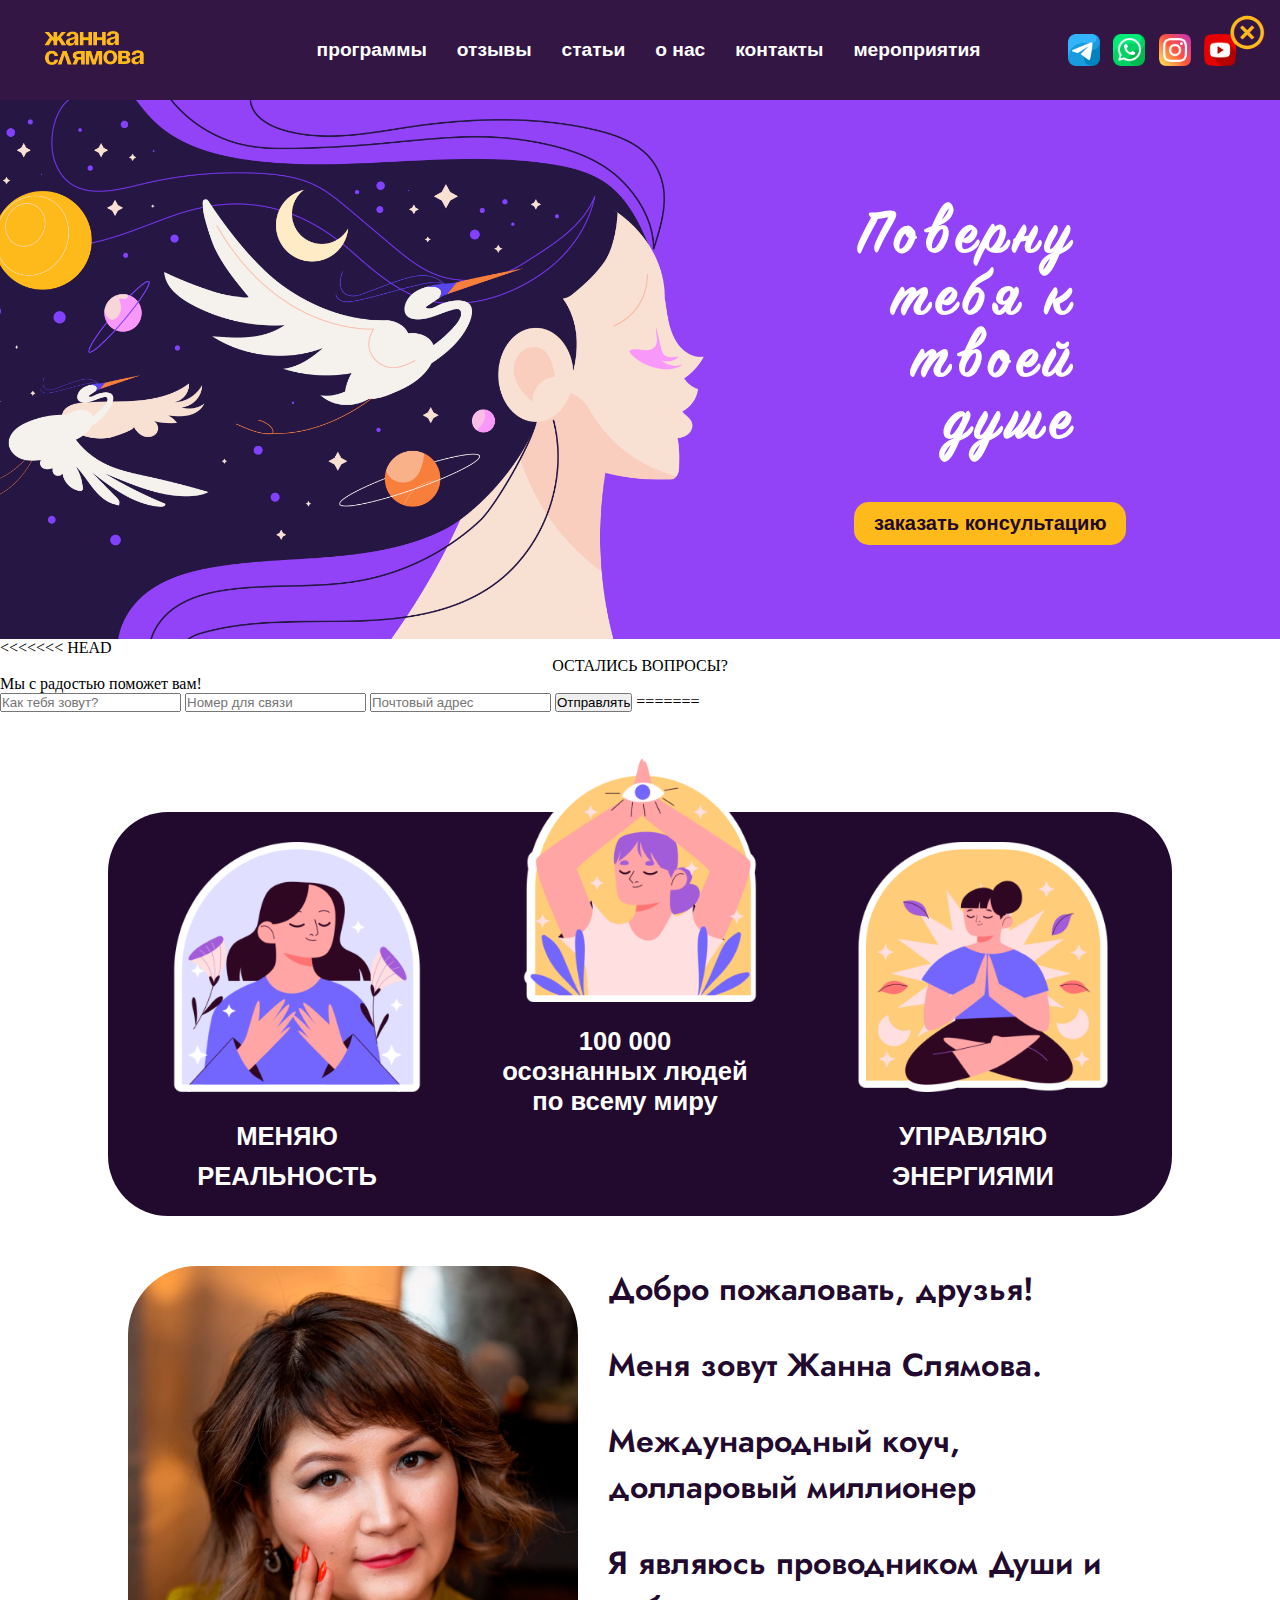
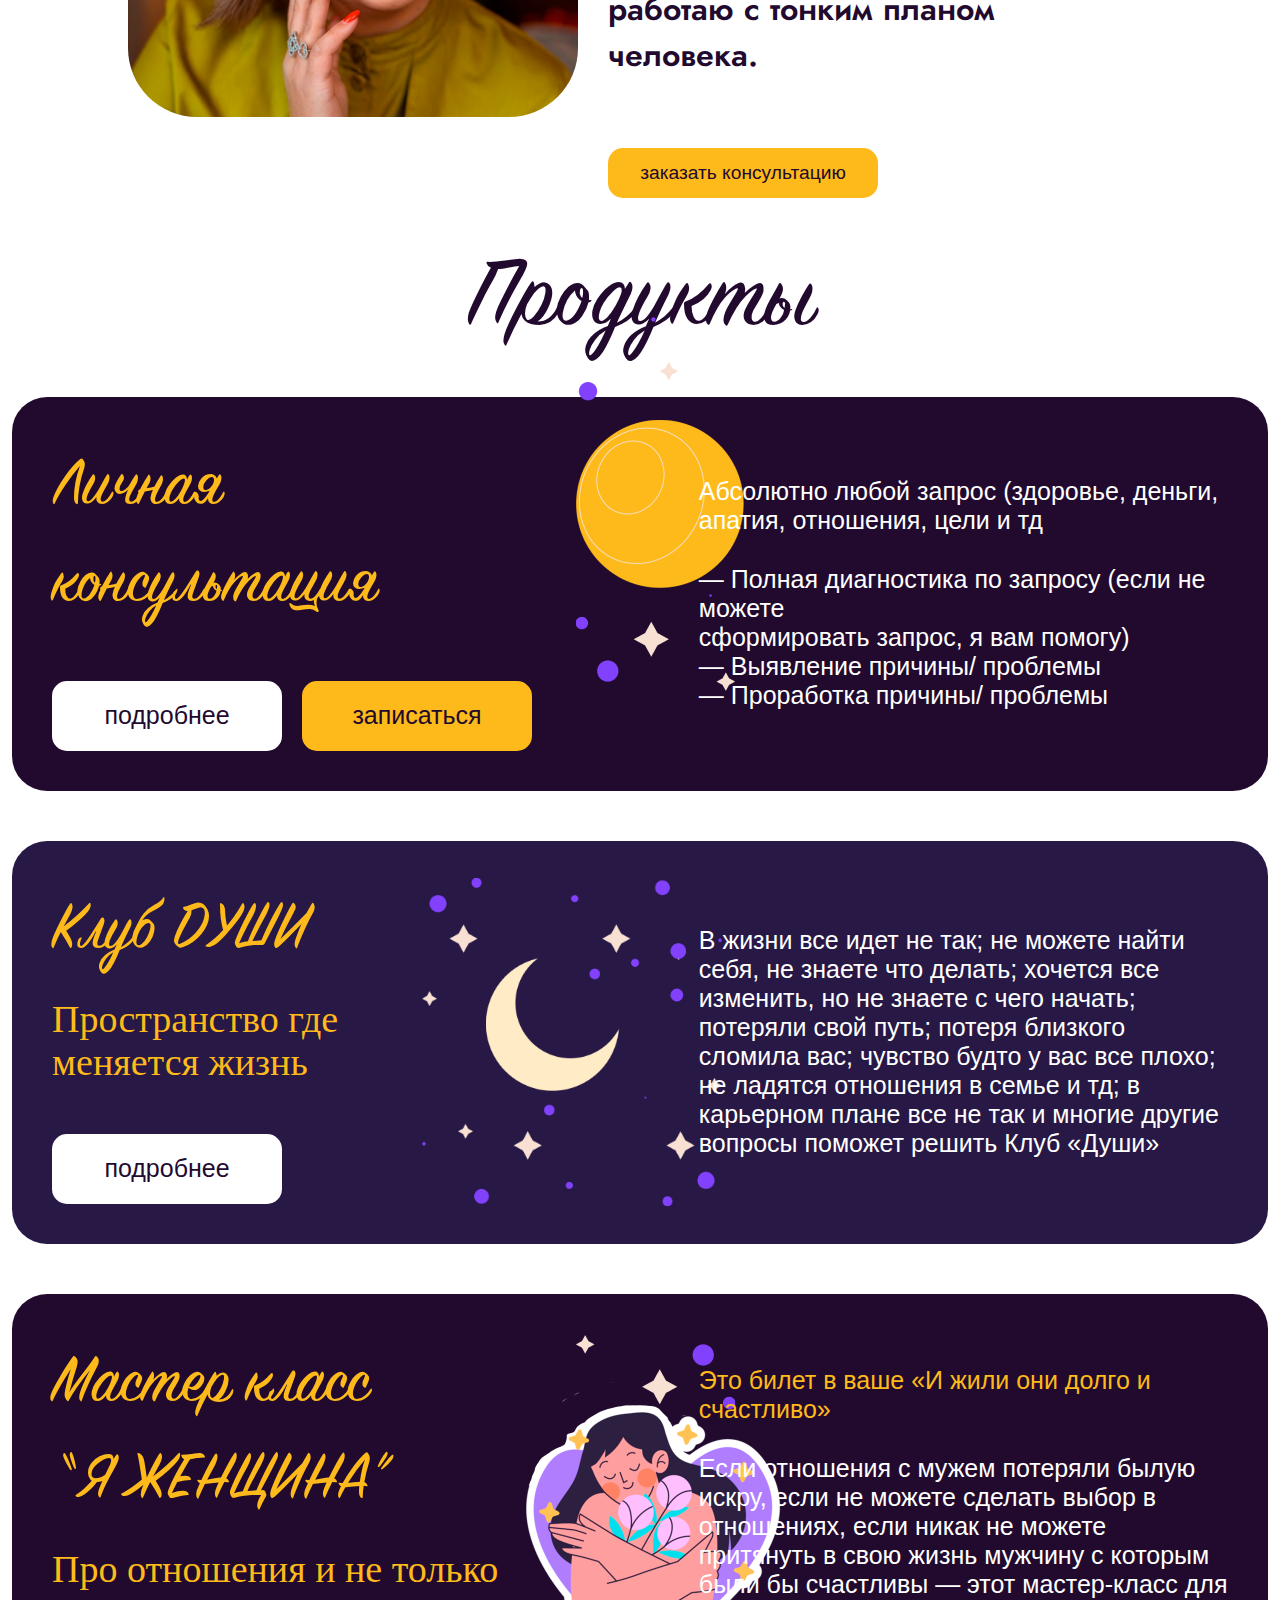
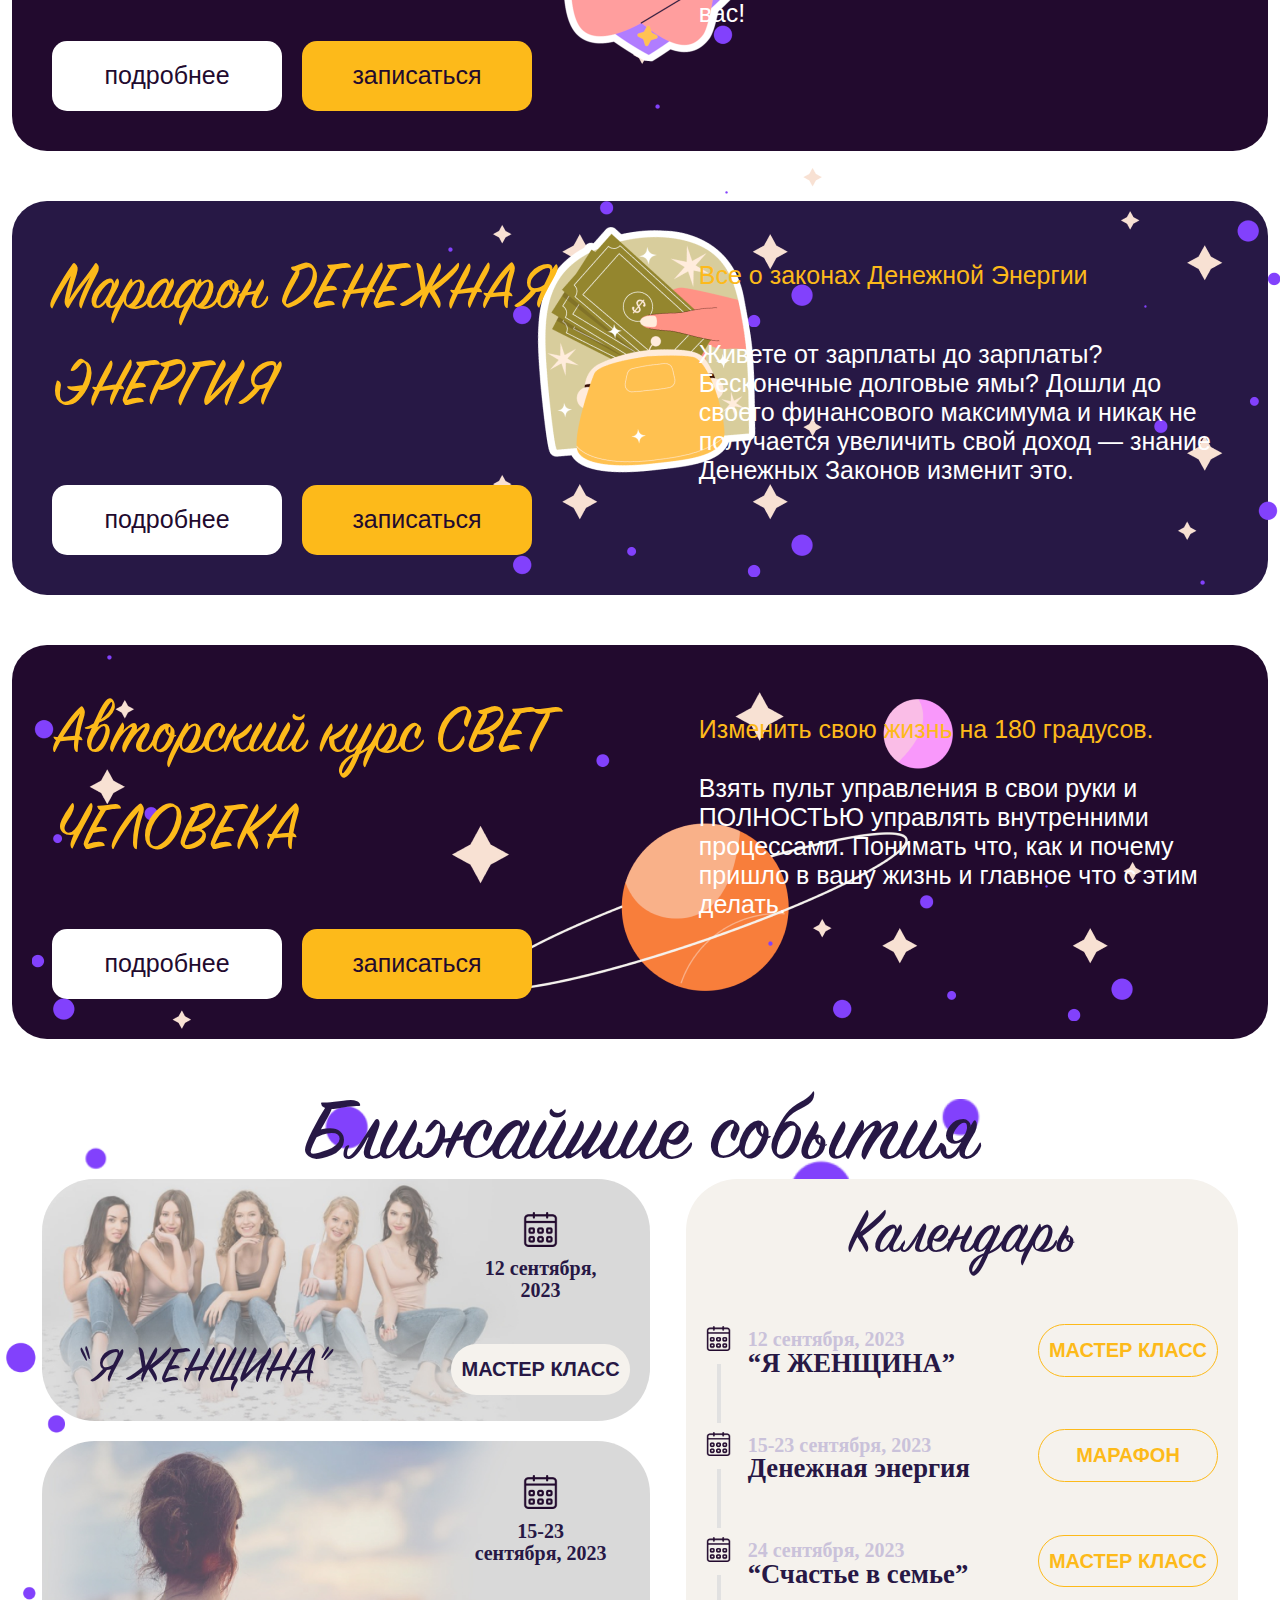
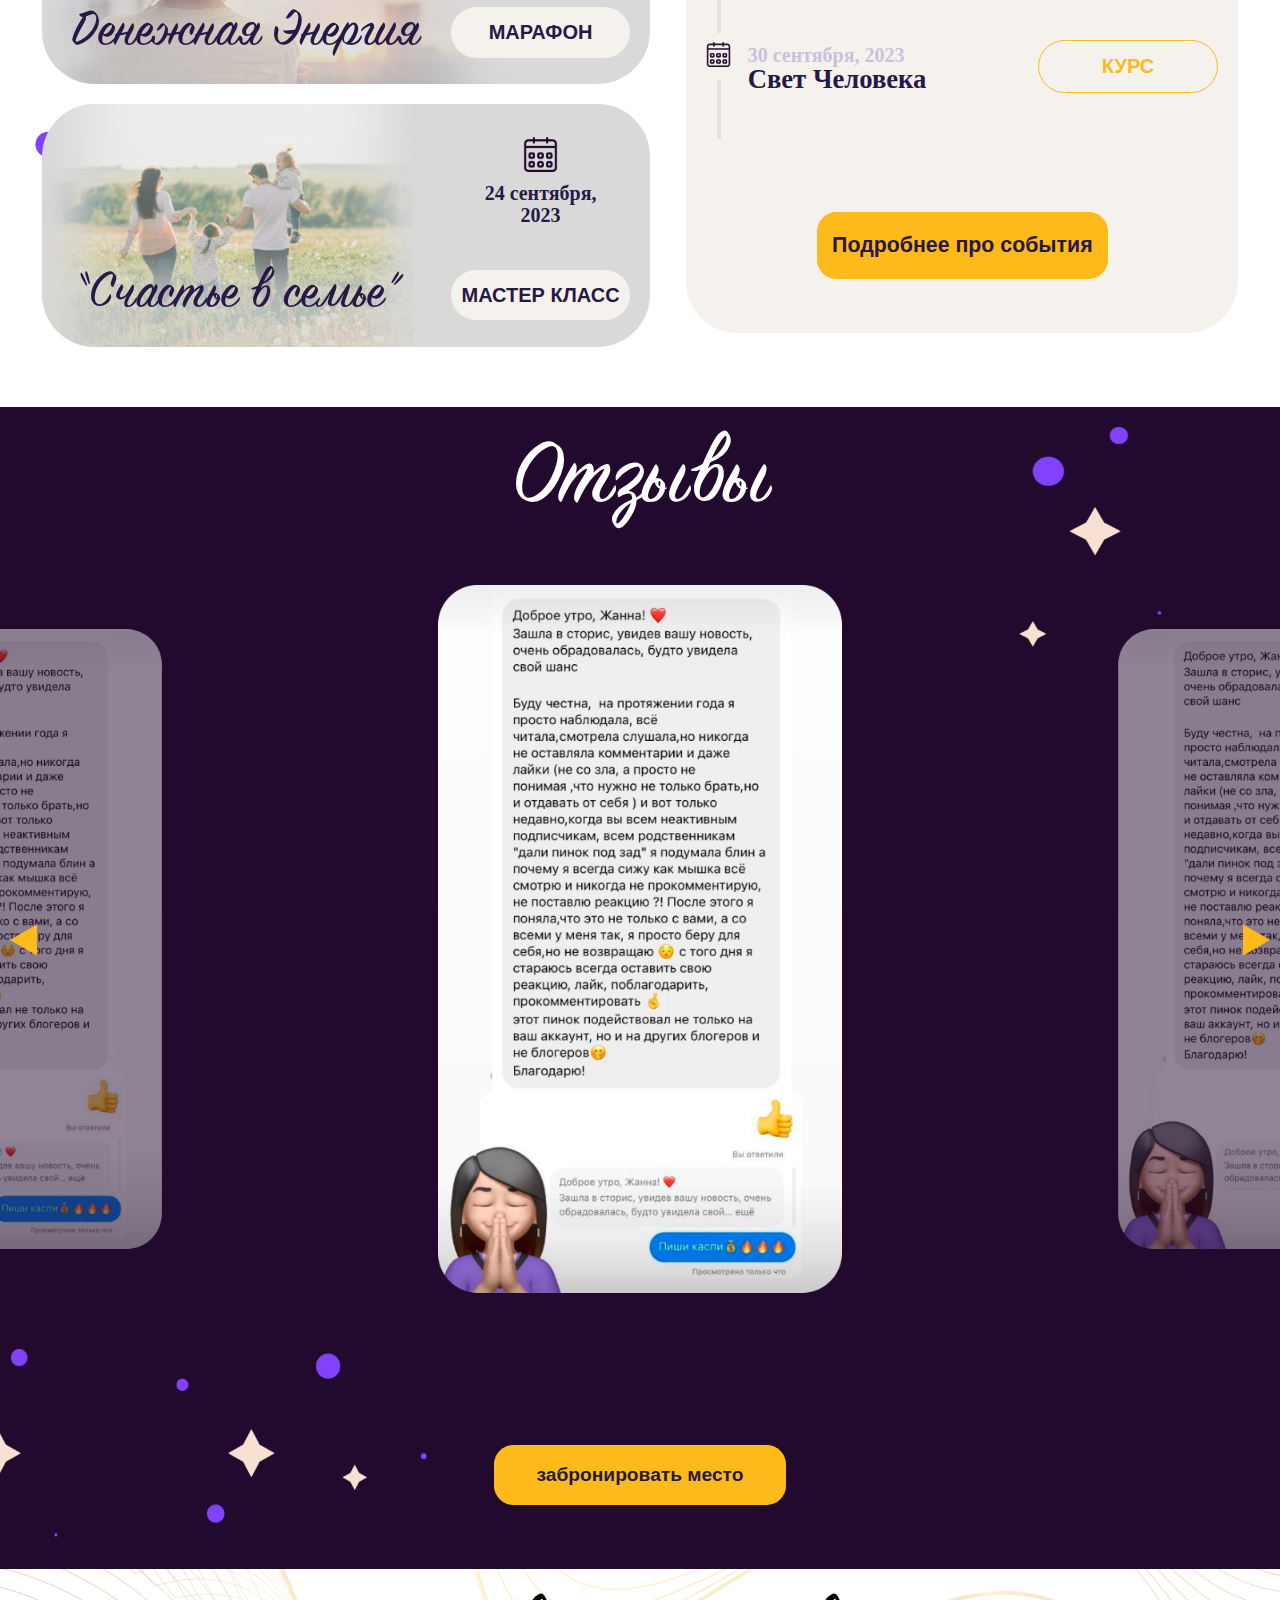
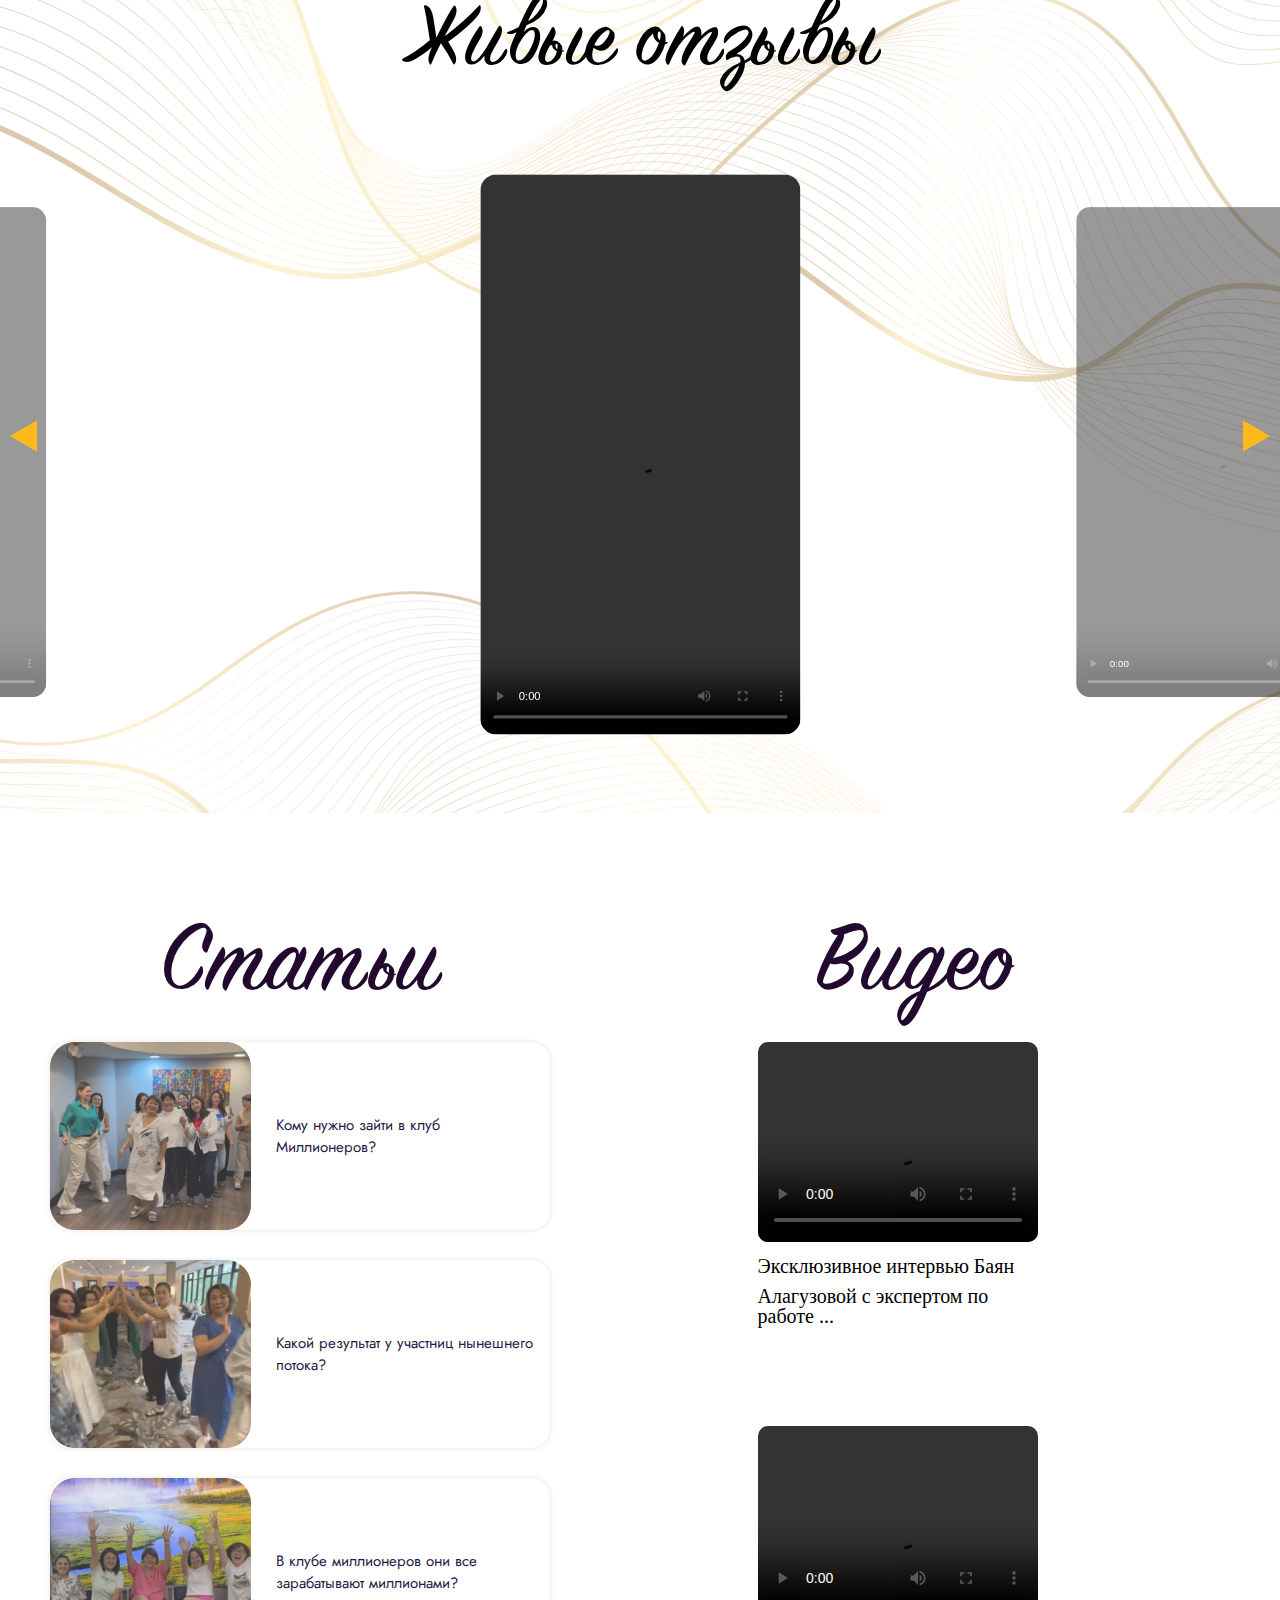
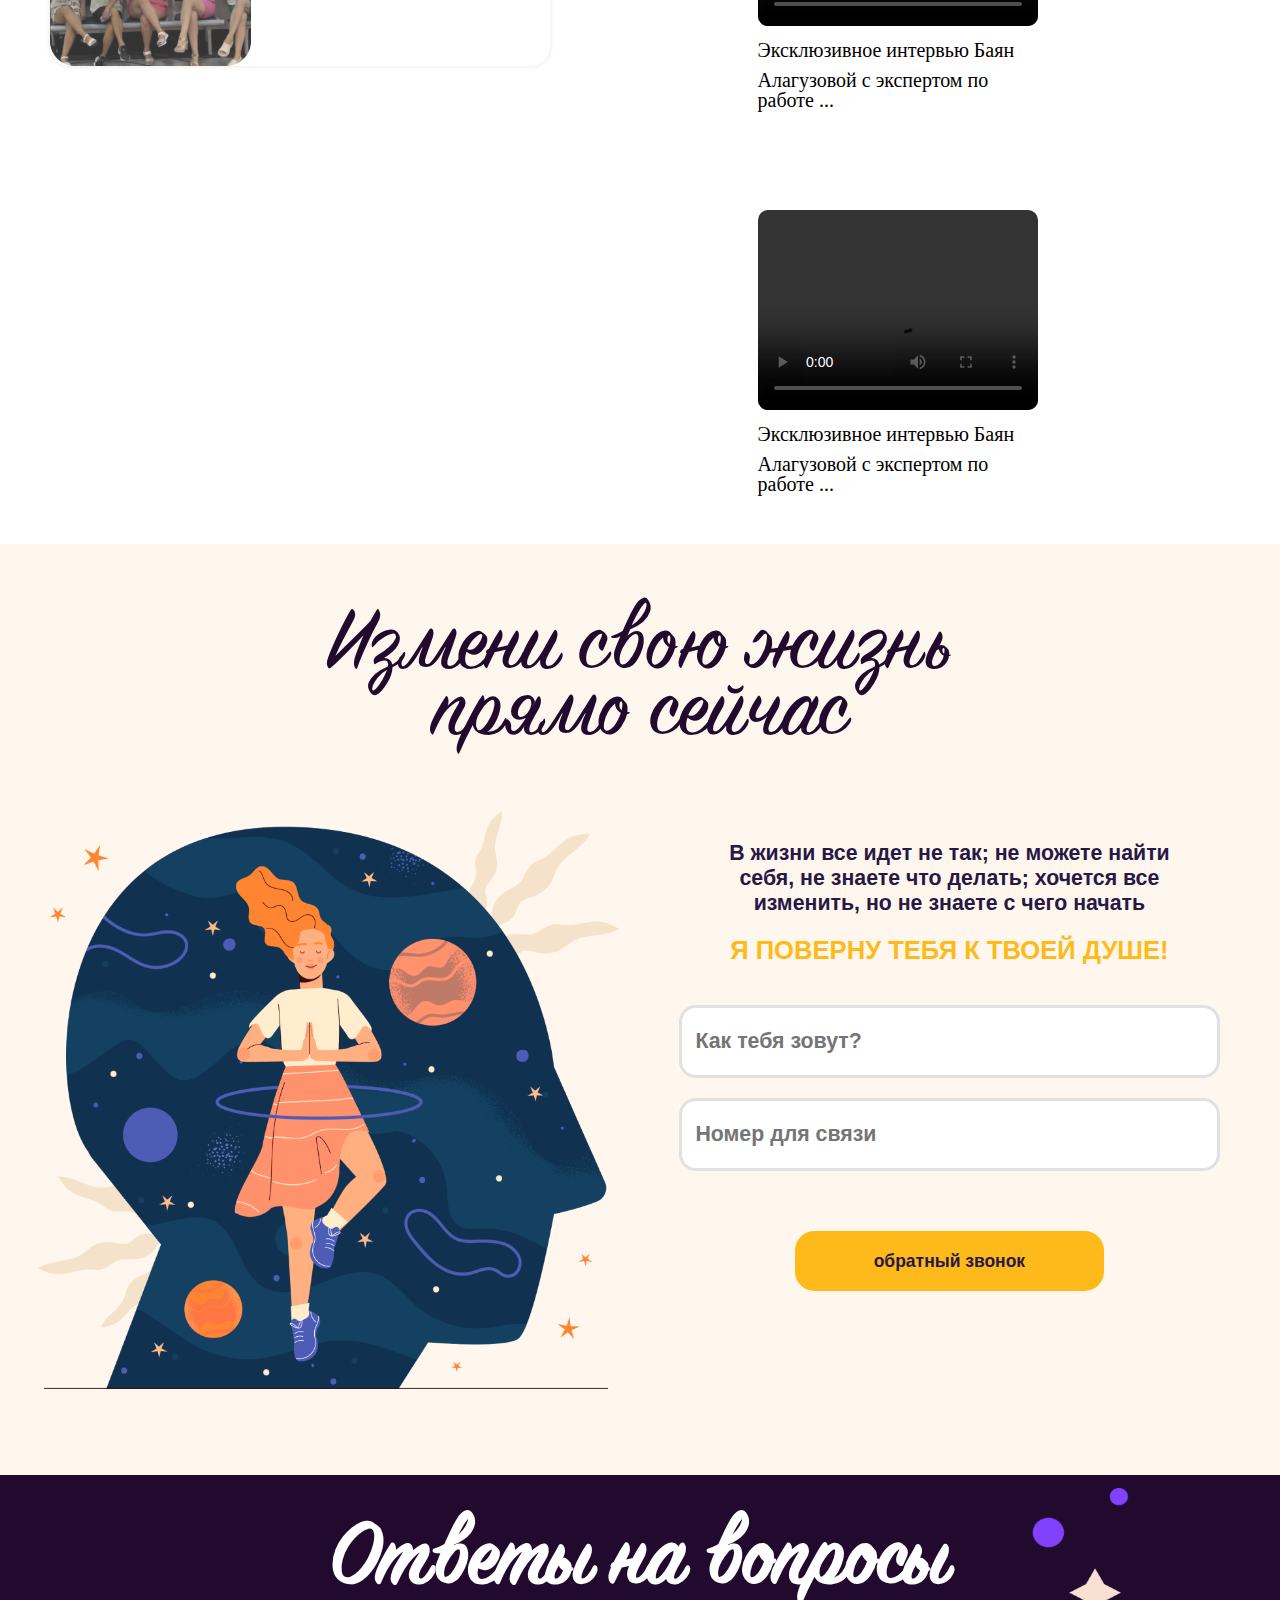
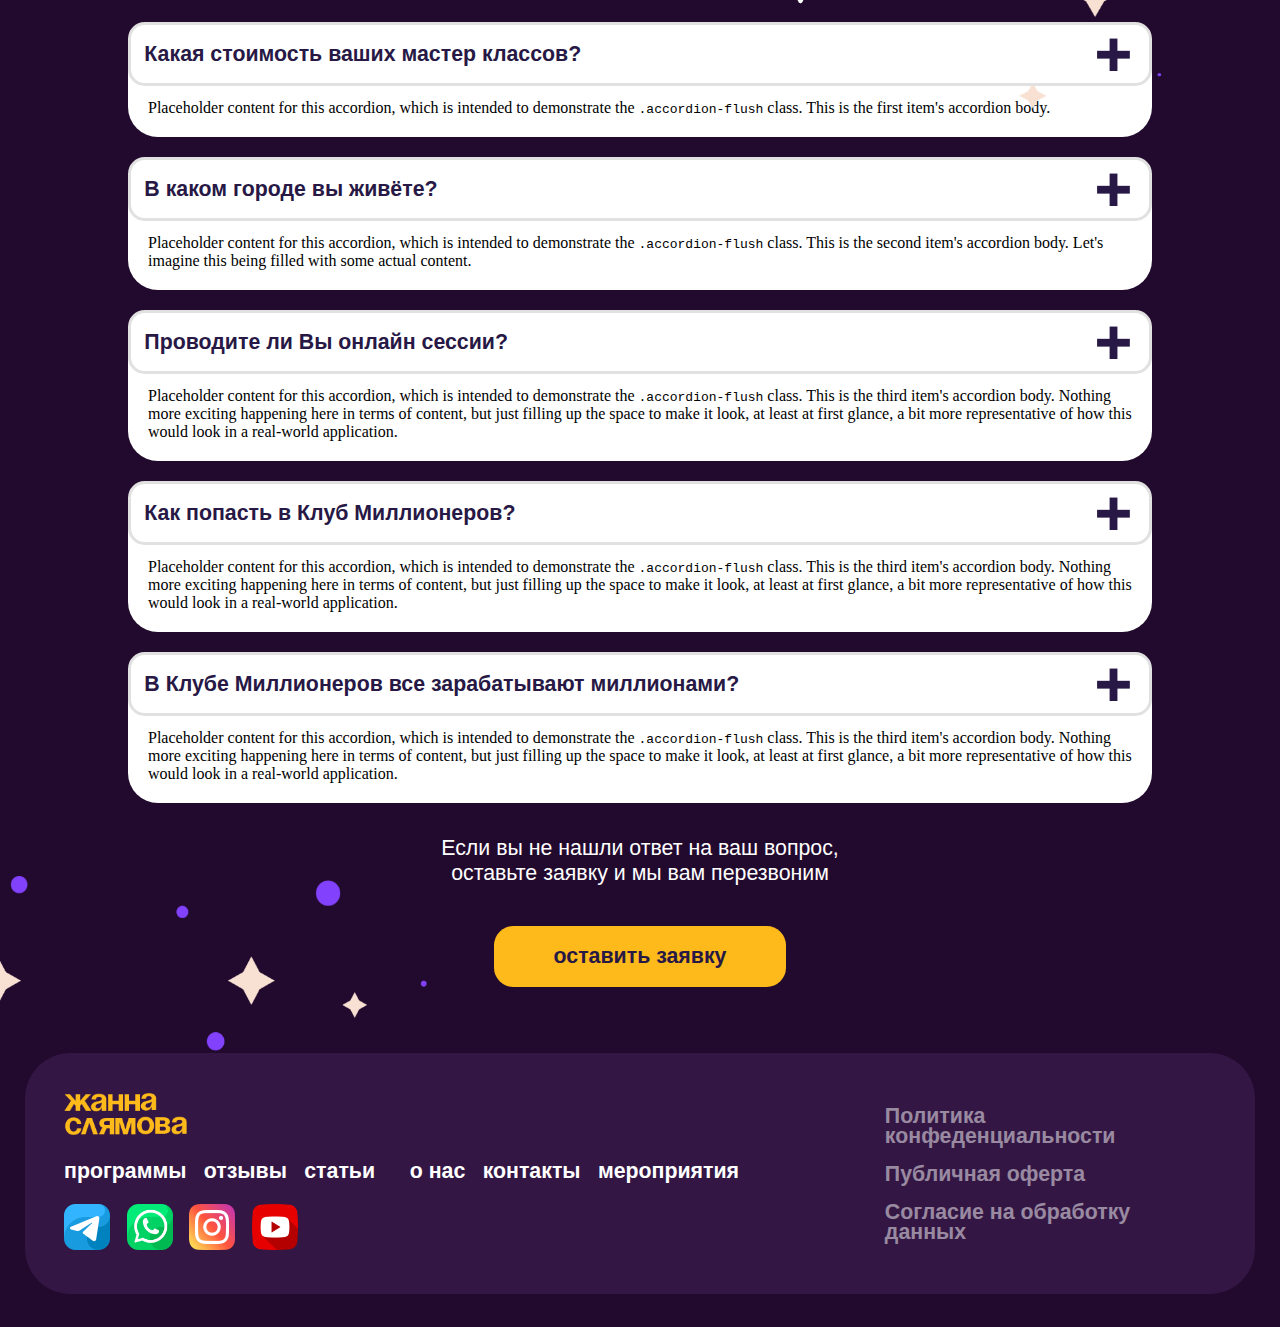
==== commit bdc7d573: "dfbd" ====
--- a/index.html
+++ b/index.html
@@ -20,6 +20,7 @@
     <link href="https://cdn.jsdelivr.net/npm/bootstrap@5.3.1/dist/css/bootstrap.min.css" rel="stylesheet"
         integrity="sha384-4bw+/aepP/YC94hEpVNVgiZdgIC5+VKNBQNGCHeKRQN+PtmoHDEXuppvnDJzQIu9" crossorigin="anonymous">
     <link rel="stylesheet" href="swiper.css" />
+    <link rel="stylesheet" href="./modal.css">
 
 </head>
 
@@ -116,9 +117,34 @@
     </header>
 
 
-    <div class="header_background_filter">
-        <div class="header_modal">
+
+<div class="header_background_filter">
+    <div onclick="closeBtn()" class="close_btn_filter"><i class='bx bx-x-circle'></i></div>
+    <div class="header_page3_molochniy_modal" id="page1">
+        <center class="probudijenwinu_text_modal">Измени свою жизнь<br>
+            прямо сейчас</center>
+        <div class="header_page3_probudijenwinu_modal">
+            <img class="duwa_jenwini_img_modal" src="./media/image/Слой 1а 1 (1).png" alt="">
+            <div class="duwa_jenwini_df_modal">
+                <p class="text_duwa_modal">В жизни все идет не так; не можете найти<br> себя, не знаете что делать; хочется
+                    все<br> изменить, но не знаете с чего начать</p>
+                <h4 class="name_duwa_modal">Я ПОВЕРНУ ТЕБЯ К ТВОЕЙ ДУШЕ!</h4>
+                <input class="inp_name_modal" type="text" name="" id="" placeholder="Как тебя зовут?">
+                <input class="inp_number_modal" type="text" name="" id="" placeholder="Номер для связи">
+                <button class="btn_duwa_modal">обратный звонок</button>
+            </div>
+        </div>
+
+    </div>
+</div>
+    
+
+
+
+    <!-- <div class="header_background_filter">
+        <div class="header_modal"> -->
             <!-- <img class="filter_cosmos" src="./media/image/Слой 1а 1.png" alt=""> -->
+<<<<<<< HEAD
             <div onclick="closeBtn()" class="close_btn_filter"><i class='bx bx-x-circle'></i></div>
             <center class="modal_questions">ОСТАЛИСЬ ВОПРОСЫ?</center>
             <p class="filter_text">Мы с радостью поможет вам!</p>
@@ -126,8 +152,17 @@
             <input class="header_modal_inp" type="text" placeholder="Номер для связи">
             <input class="header_modal_inp" type="text" placeholder="Почтовый адрес">
             <button class="header_modal_btn" type="submit">Отправлять</button>
-        </div>
-    </div>
+=======
+        <!-- <div onclick="closeBtn()" class="close_btn_filter"><i class='bx bx-x-circle'></i></div>
+        <center class="modal_questions">ОСТАЛИСЬ ВОПРОСЫ?</center>
+        <p class="filter_text">Мы с радостью поможет вам!</p>
+                <input class="header_modal_inp" type="text" placeholder="Как тебя зовут?">
+                <input class="header_modal_inp" type="text" placeholder="Номер для связи">
+                <input class="header_modal_inp" type="text" placeholder="Почтовый адрес">
+                <button class="header_modal_btn" type="submit">Отправлять</button>
+>>>>>>> 9bbefaf6bcf9fb5eab0a590fac2dd5805f671265
+        </div>
+    </div> -->
 
     <div class="reklama_user">
         <div class="reklama_card1">
--- a/modal.css
+++ b/modal.css
@@ -0,0 +1,171 @@
+.header_background_filter {
+  display: none;
+  position: fixed;
+  justify-content: center;
+  align-items: center;
+  top: 0;
+  left: 0;
+  width: 100%;
+  z-index: 1111111111;
+  height: 100vh;
+  background-color: #fff;
+  /* backdrop-filter: blur(1.667vw); */
+}
+/* .close_btn_filter{
+    border-radius: 50%;
+  } */
+.bx-x-circle {
+  position: absolute;
+  top: 1.042vw;
+  right: 1.042vw;
+  font-size: 40px;
+  cursor: pointer;
+  color: #fdba1a;
+  border-radius: 50%;
+  transition: all 0.3s ease;
+}
+.bx-x-circle:hover {
+  color: #fff;
+  background: #fdba1a;
+  border-radius: 50%;
+}
+
+.header_page3_molochniy_modal {
+  margin: auto;
+  width: 80vw;
+  border-radius: 3.906vw;
+  background: #fff7ee;
+  box-shadow: 0.26vw 0.208vw 4.167vw 0.26vw rgba(0, 0, 0, 0.1);
+}
+.probudijenwinu_text_modal {
+  margin-top: 1.771vw;
+  color: #220a2e;
+  text-align: center;
+  font-family: SignPainter;
+  font-size: 5.208vw;
+  font-style: normal;
+  font-weight: 400;
+  line-height: 4.25vw;
+}
+.header_page3_probudijenwinu_modal {
+  display: flex;
+  align-items: center;
+  justify-content: center;
+  margin-bottom: 2.344vw;
+}
+.duwa_jenwini_img_modal {
+  width: 32.177vw;
+  height: 32.177vw;
+  margin-left: 9.208vw;
+}
+.duwa_jenwini_df_modal {
+  text-align: center;
+}
+.text_duwa_modal {
+  color: #271845;
+  text-align: center;
+  font-family: "PT Sans Caption", sans-serif;
+  font-size: 1.25vw;
+  font-style: normal;
+  font-weight: 700;
+  line-height: normal;
+}
+.name_duwa_modal {
+  margin-top: 1.563vw;
+  color: #fdba1a;
+  font-family: "PT Sans Caption", sans-serif;
+  font-size: 1.25vw;
+  font-style: normal;
+  font-weight: 700;
+  line-height: normal;
+}
+.inp_name_modal {
+  margin-top: 2.604vw;
+  width: 30.885vw;
+  height: 3.792vw;
+  outline: none;
+  padding-inline: 0.521vw;
+  border-radius: 1.302vw;
+  border: 0.26vw solid #e1e1e1;
+  background: #fff;
+  color: #271845;
+  font-family: "PT Sans Caption", sans-serif;
+  font-size: 1.25vw;
+  font-style: normal;
+  font-weight: 700;
+  line-height: normal;
+}
+.inp_number_modal {
+  margin-top: 1.302vw;
+  width: 30.885vw;
+  height: 3.792vw;
+  outline: none;
+  padding-inline: 0.521vw;
+  border-radius: 1.302vw;
+  border: 0.26vw solid #e1e1e1;
+  background: #fff;
+  color: #271845;
+  font-family: "PT Sans Caption", sans-serif;
+  font-size: 1.25vw;
+  font-style: normal;
+  font-weight: 700;
+  line-height: normal;
+}
+.btn_duwa_modal {
+  margin-top: 4.688vw;
+  width: 18.042vw;
+  height: 3.6vw;
+  border: none;
+  border-radius: 1.21vw;
+  background: #fdba1a;
+  color: #271845;
+  text-align: center;
+  font-family: "PT Sans Caption", sans-serif;
+  font-size: 1.25vw;
+  font-style: normal;
+  font-weight: 700;
+  line-height: normal;
+}
+@media (max-width: 600px) {
+    .header_page3_molochniy_modal{
+        width: 90%;
+    }
+    .duwa_jenwini_img_modal{
+        display: none;
+    }
+    .probudijenwinu_text_modal{
+        margin-top: 5vw;
+        font-size: 10vw;
+        line-height: 6.667vw;
+    }
+    .text_duwa_modal{
+        margin-top: 2.500vw;
+        font-size: 3vw;
+    }
+    .name_duwa_modal{
+        margin-top: 1.667vw;
+        font-size: 3vw;
+    }
+    .inp_name_modal{
+        width: 86%;
+        height: 8.333vw;
+        border-radius: 1.667vw;
+        font-size: 3vw;
+        padding-inline: 2.500vw;
+    }
+    .inp_number_modal{
+        width: 86%;
+        height: 8.333vw;
+        margin-top: 1.667vw;
+        border-radius: 1.667vw;
+        font-size: 3vw;
+        padding-inline: 2.500vw;
+    }
+    .btn_duwa_modal{
+        width: 92%;
+        height: 8.333vw;
+        border-radius: 1.667vw;
+        font-size: 3vw;
+        margin-bottom: 1.667vw;
+    }
+}
